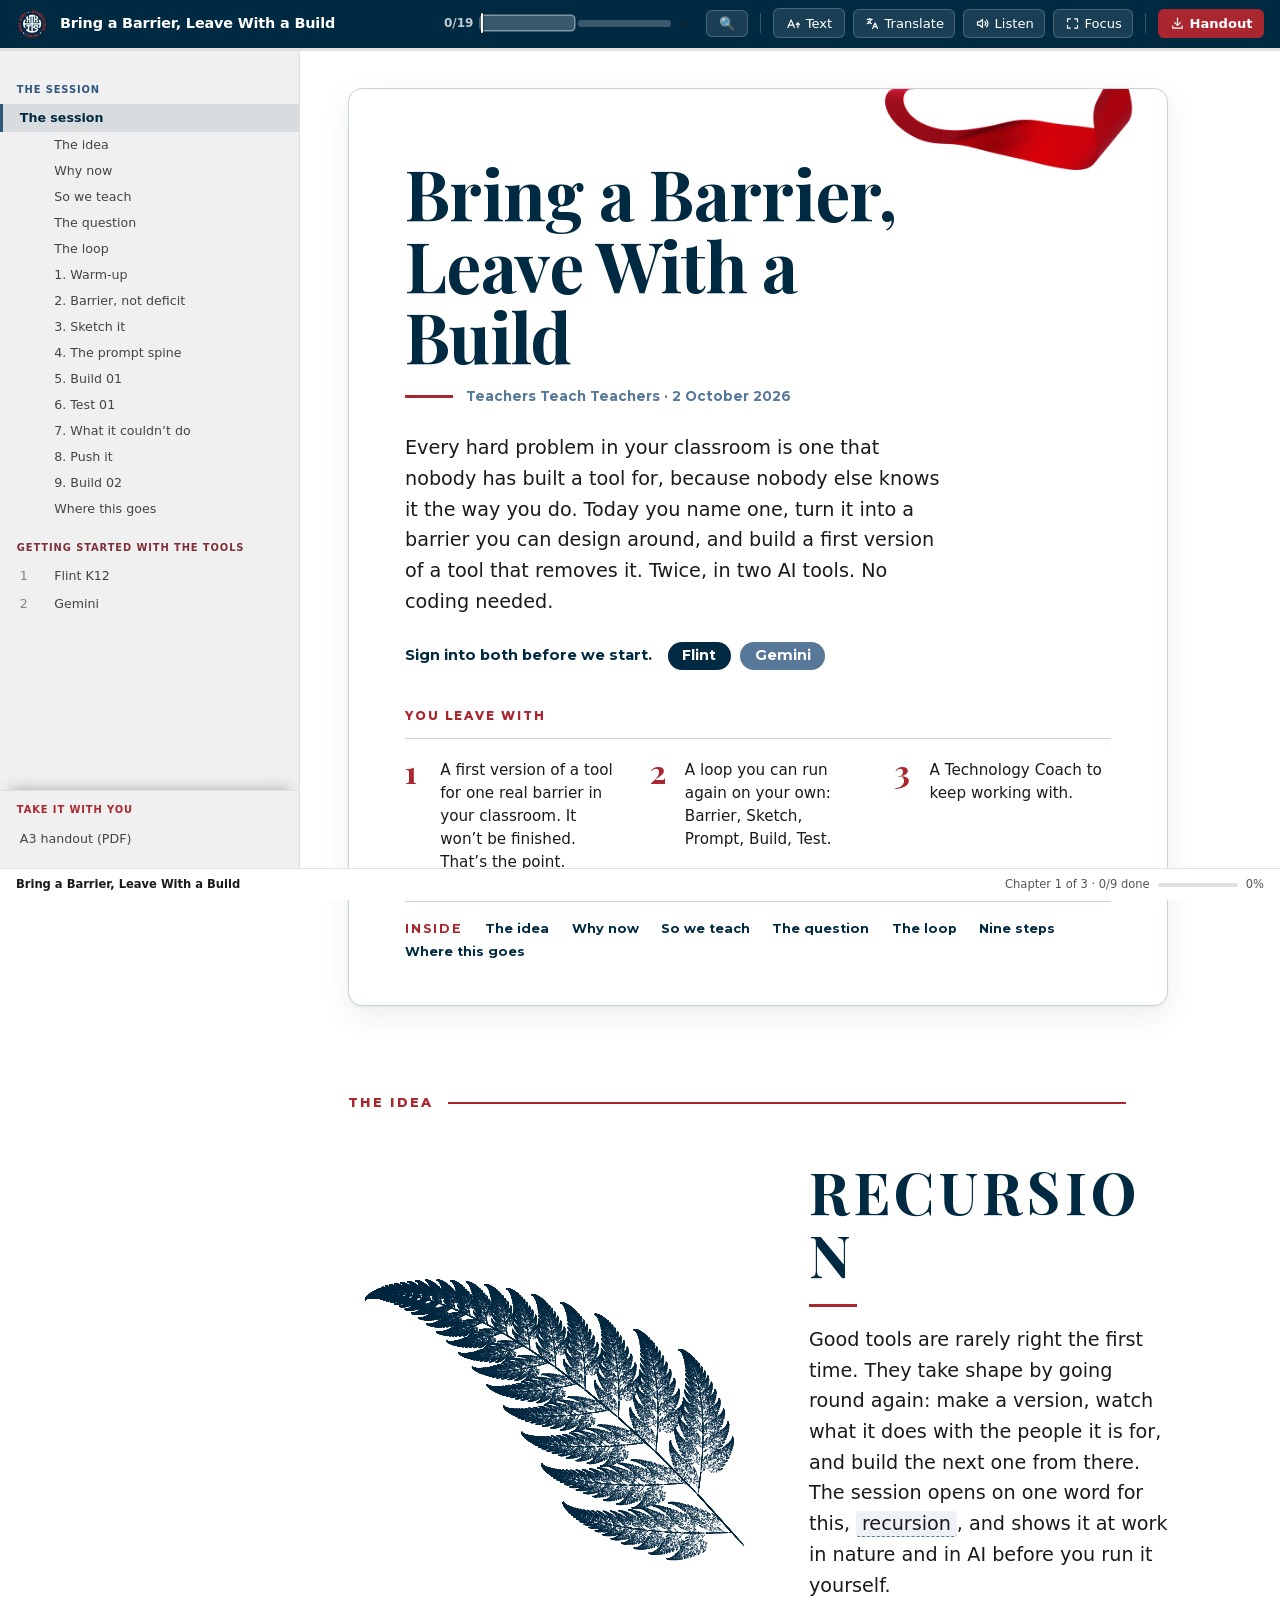
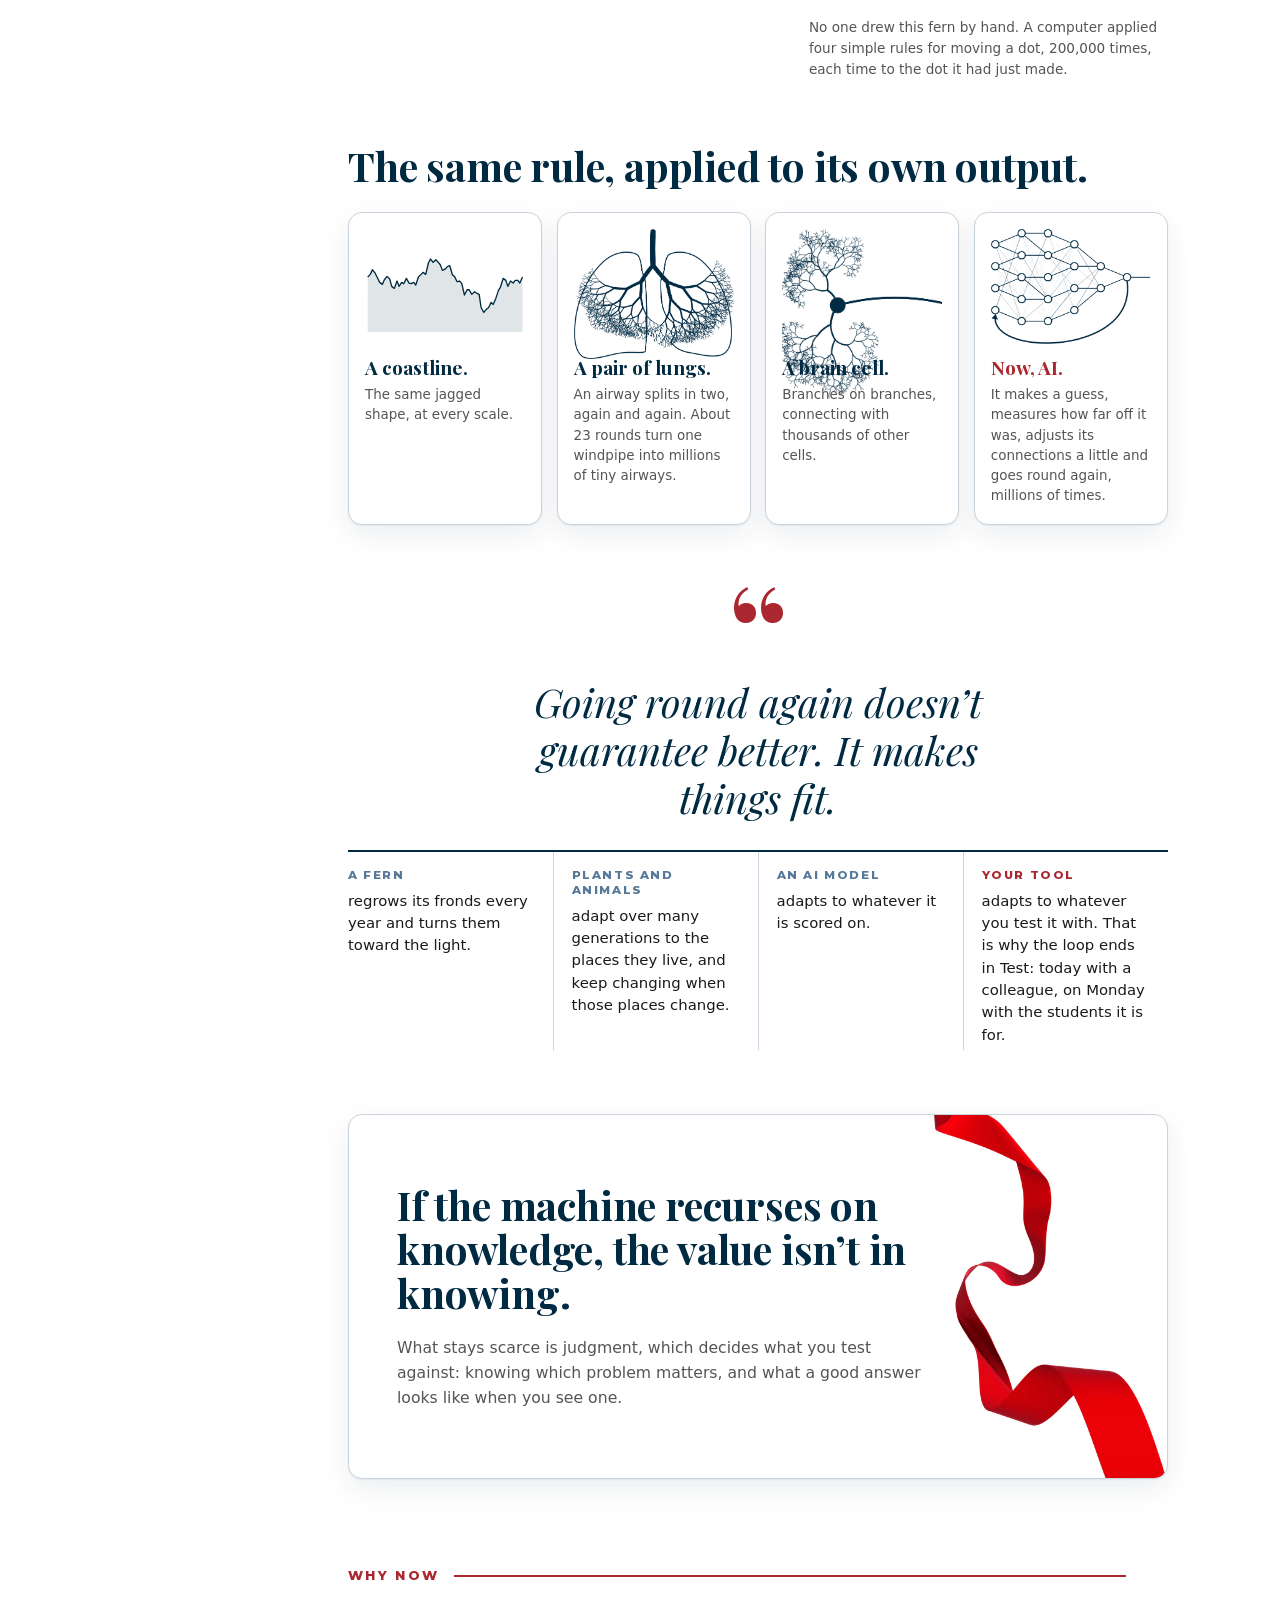
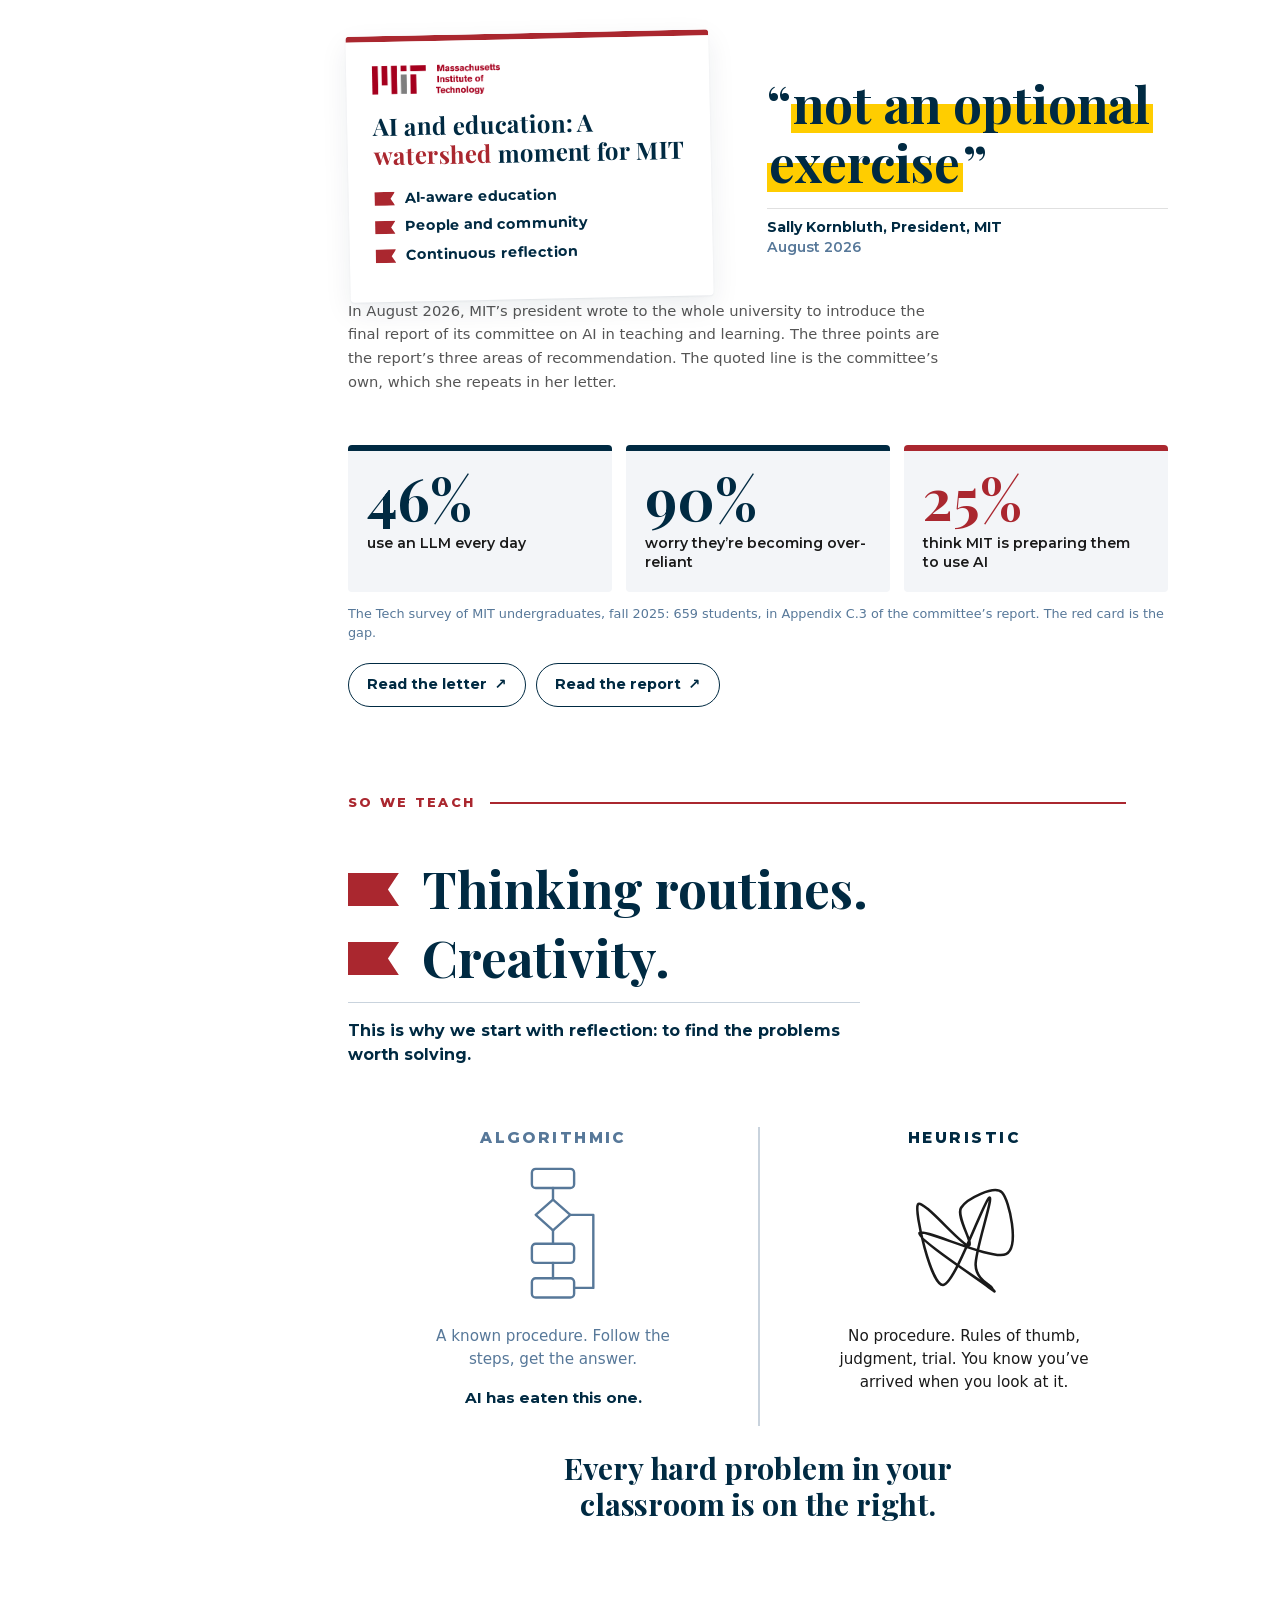
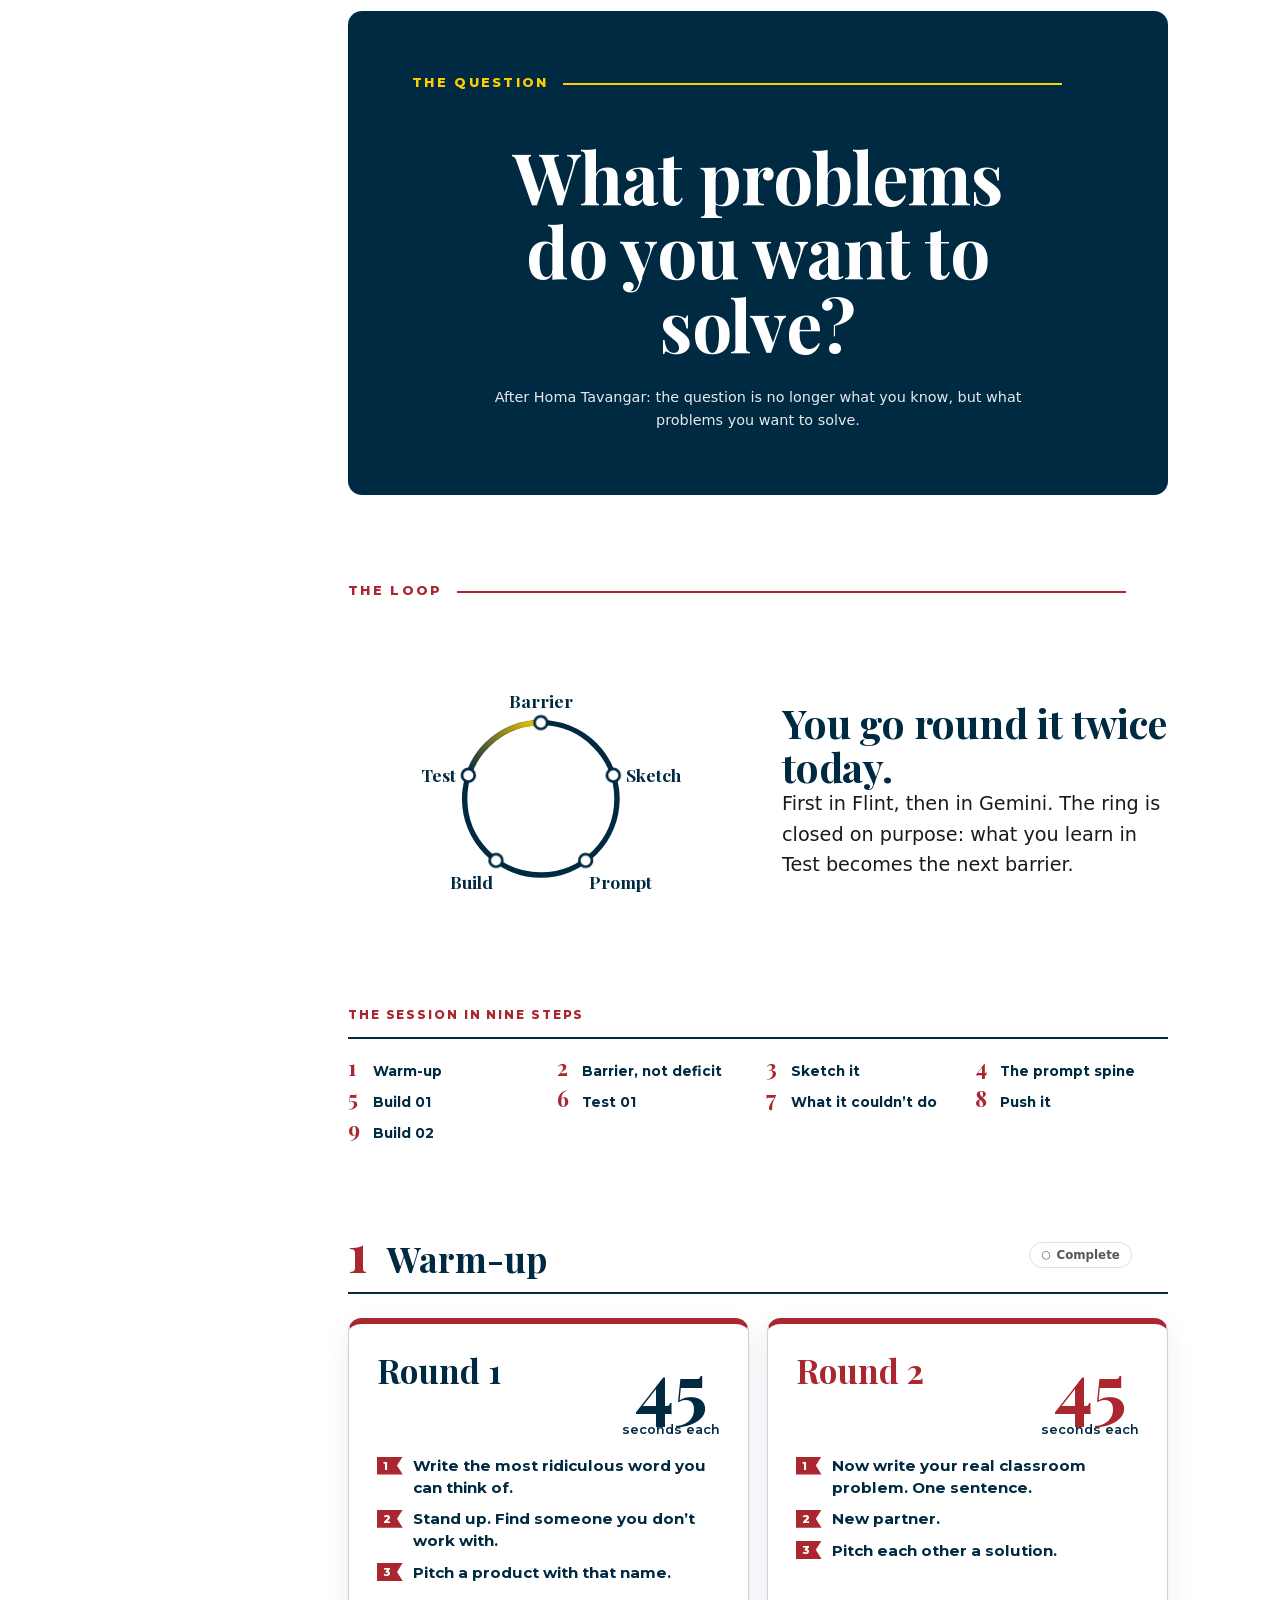
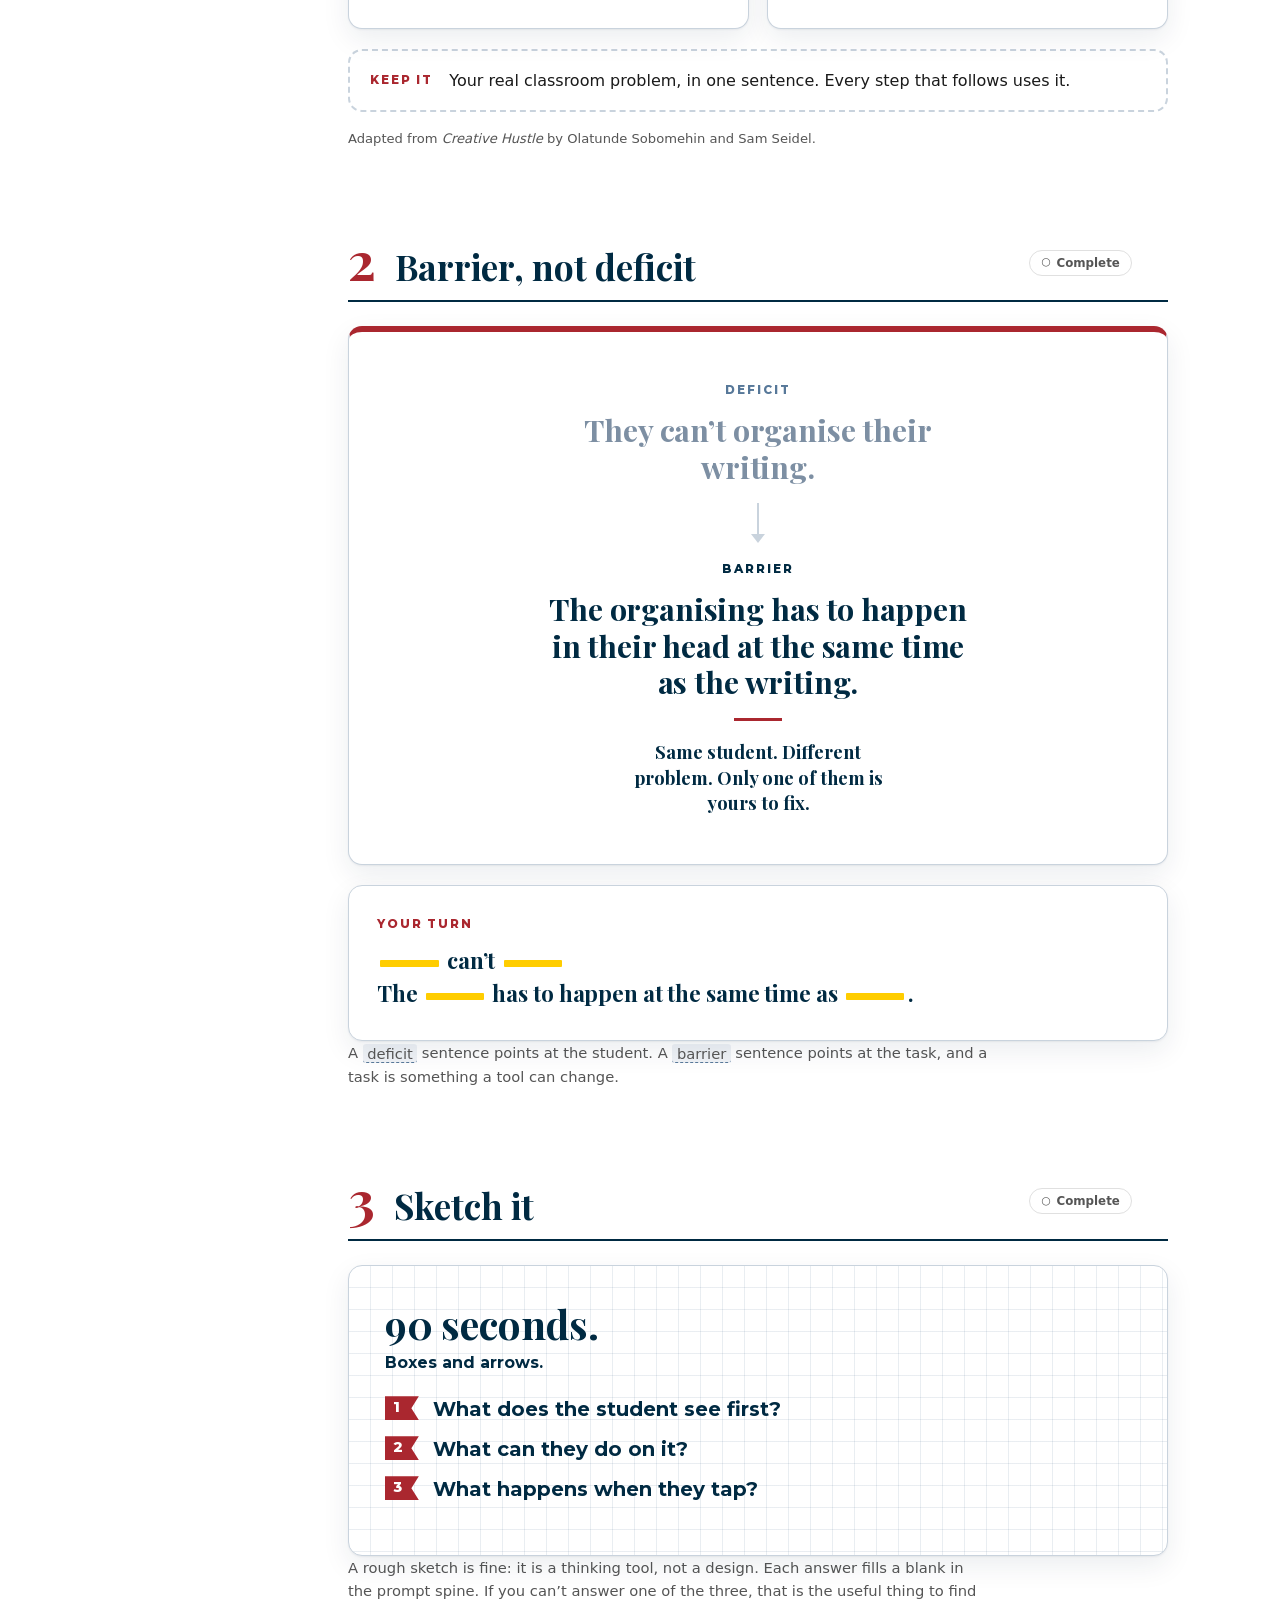
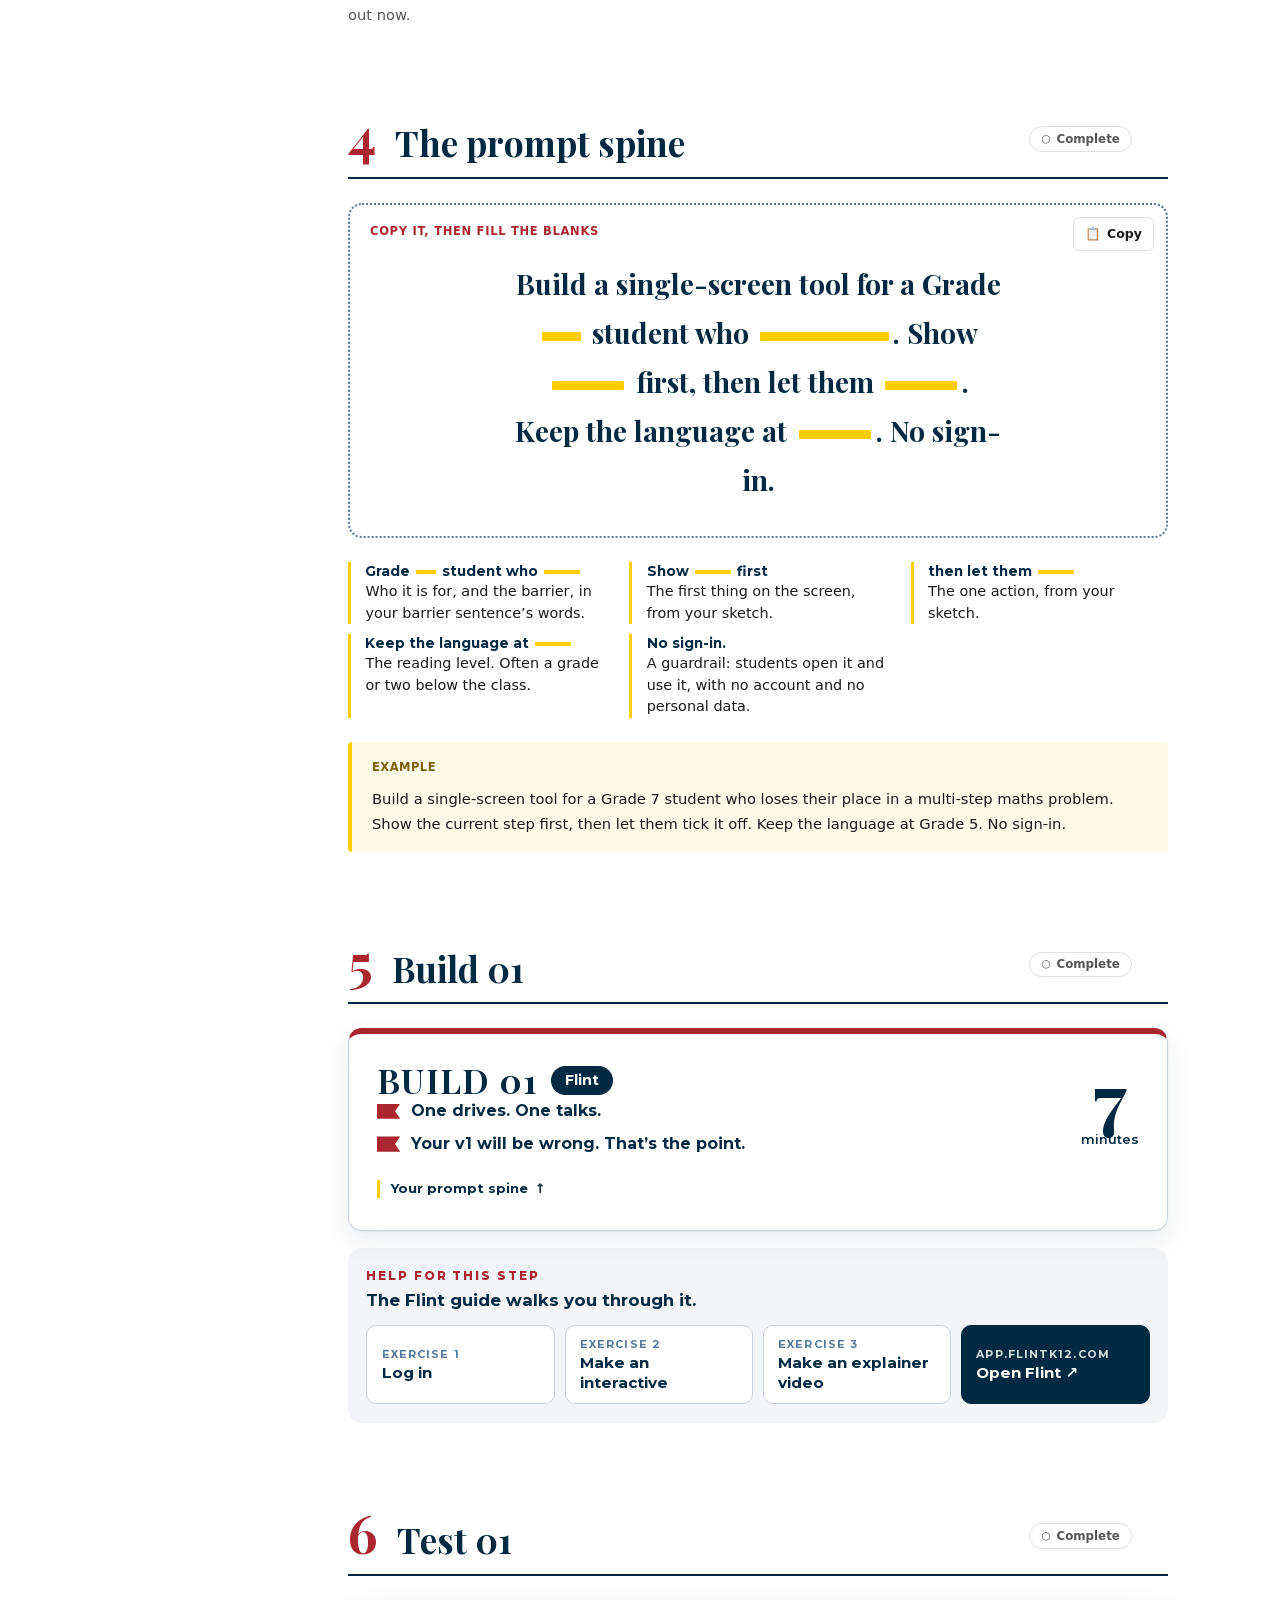
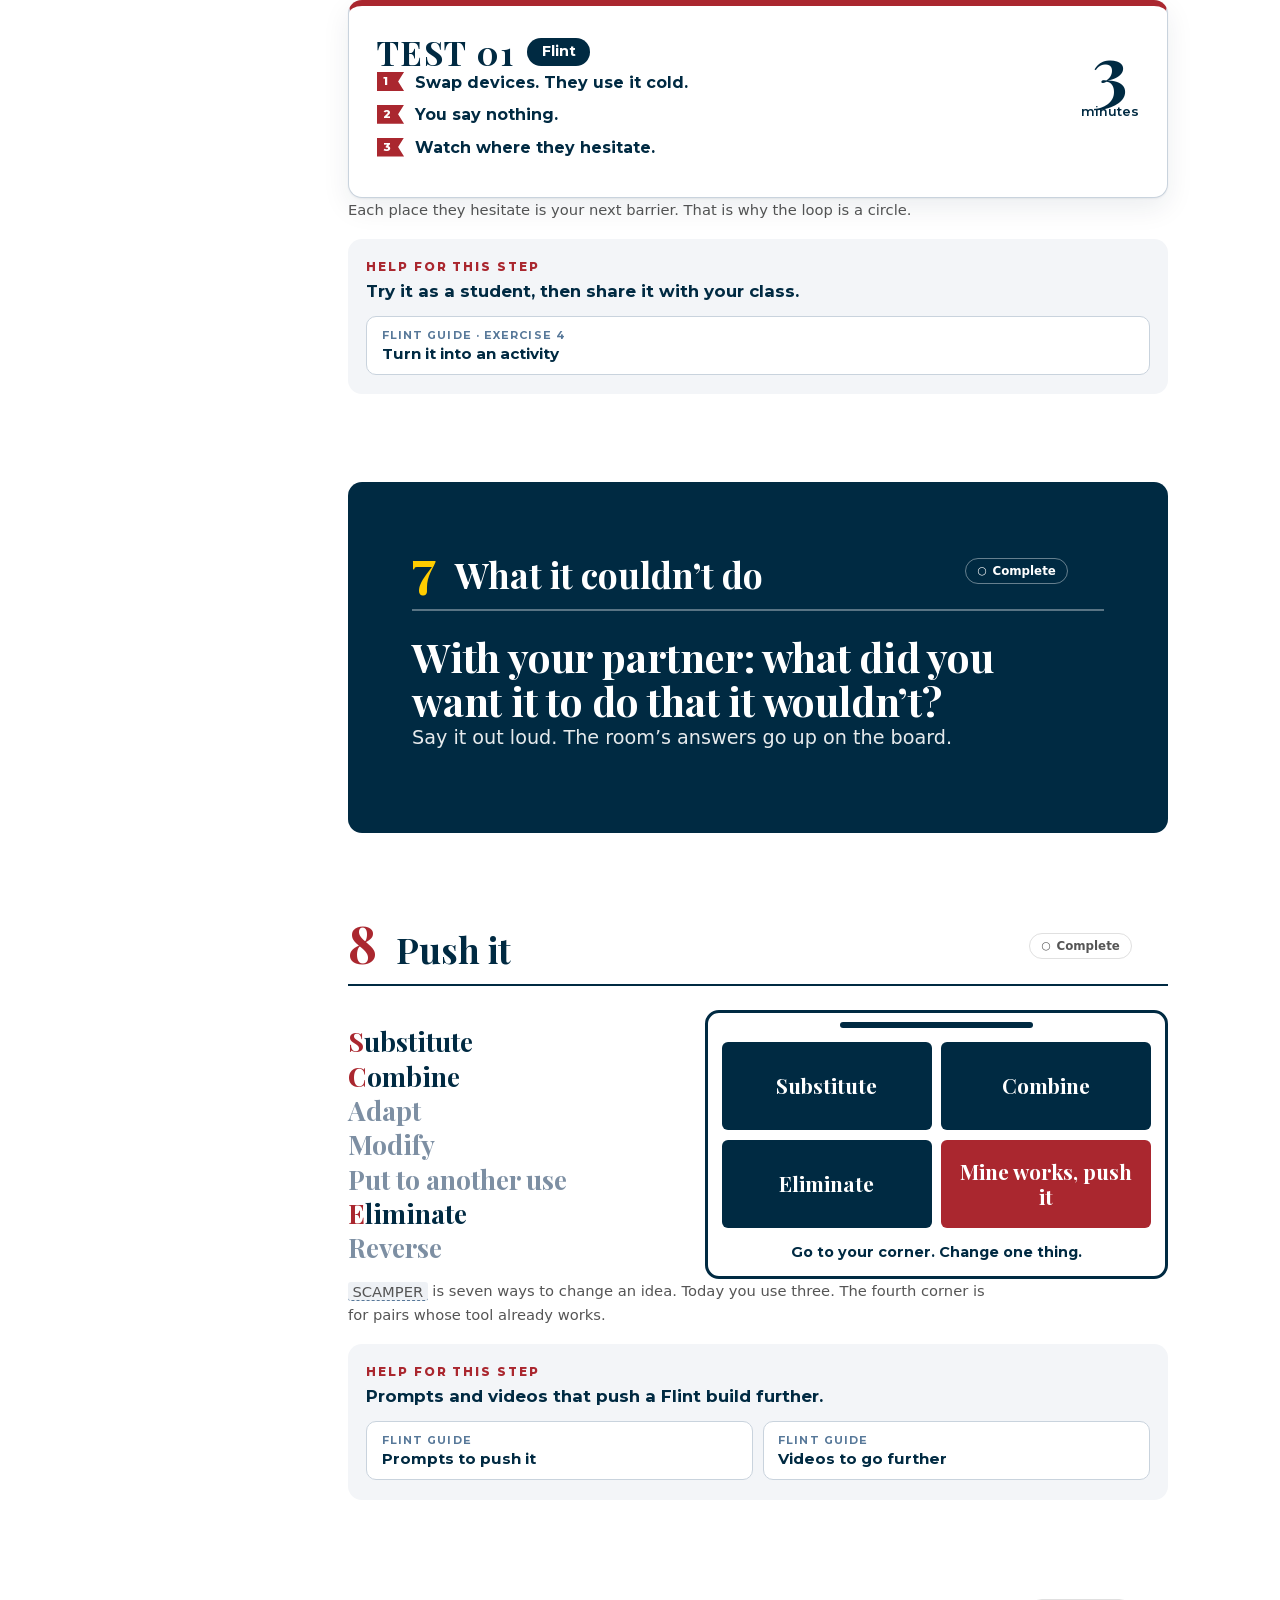
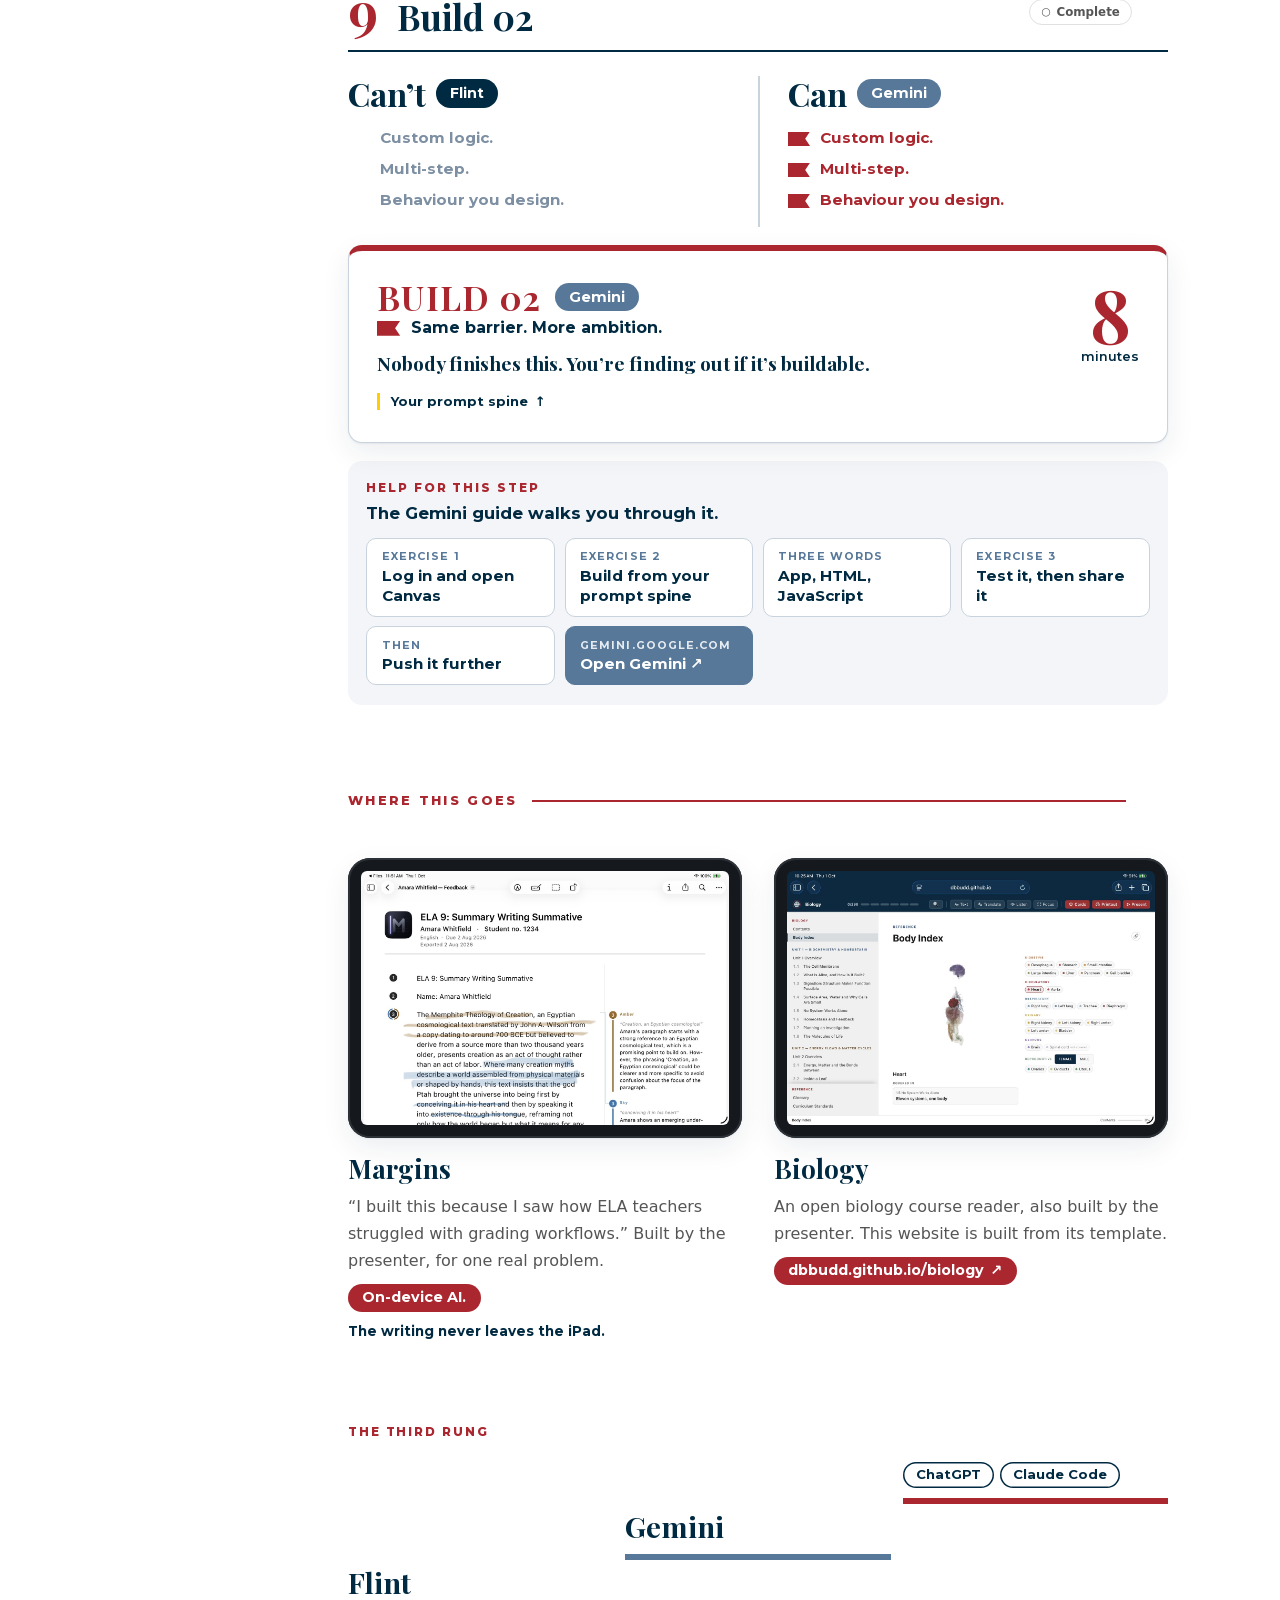
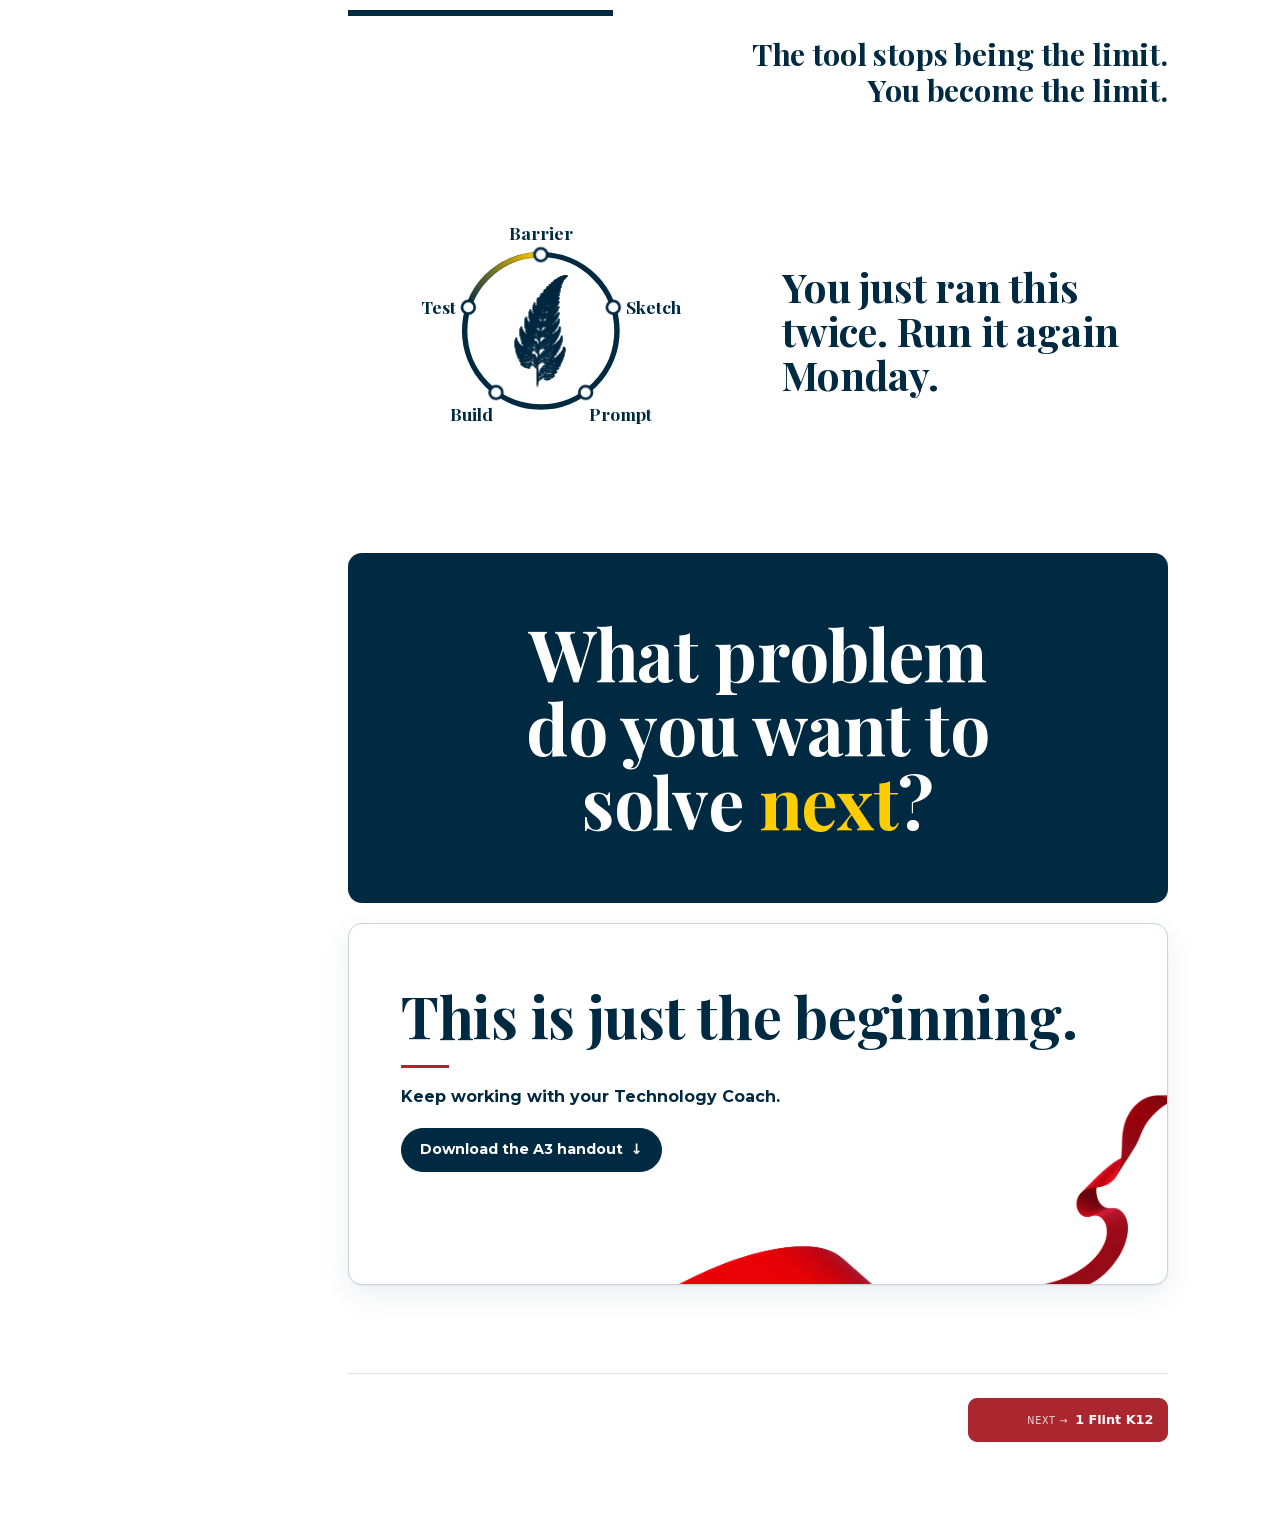
==== index.html @ 84cccda0 "initial commit" ====
<!doctype html>
<html lang="en" data-theme="light">
<head>
<meta charset="UTF-8">
<meta name="viewport" content="width=device-width, initial-scale=1.0">
<title>Bring a Barrier, Leave With a Build — HKIS Teachers Teach Teachers</title>
<meta name="description" content="The HKIS workshop Bring a Barrier, Leave With a Build: name a barrier in your classroom, then build a first version of a tool that removes it, in Flint and in Gemini.">
<link rel="stylesheet" href="assets/course.css?v=1">
<link rel="stylesheet" href="assets/workshop.css?v=1">
<link rel="stylesheet" href="assets/magazine.css?v=1">
<script>if('scrollRestoration' in history)history.scrollRestoration='manual';</script>
</head>
<body data-root="" data-chapter="session">

<!--
    The session, laid out like a magazine. The film's boards are rebuilt in HTML
    and CSS (assets/magazine.css): their words are the presenter's copy, word for
    word, and stay real text so Listen, Translate and Search can use them.
    The steps that use a tool link to its guide (flint.html, gemini.html), which
    is where the how-to lives.
-->
<main class="main mag" role="main">

    <!-- ===== COVER ===== -->
    <section id="overview" class="card cover">
        <img class="ribbon" src="images/mag/ribbon-cover.webp" alt="" aria-hidden="true">
        <h1>Bring a Barrier, <br>Leave With a Build</h1>
        <p class="cover-line">Teachers Teach Teachers · 2 October 2026</p>
        <p class="dek">Every hard problem in your classroom is one that nobody has built a tool for, because nobody else knows it the way you do. Today you name one, turn it into a barrier you can design around, and build a first version of a tool that removes it. Twice, in two AI tools. No coding needed.</p>

        <div class="signin">
            <p>Sign into both before we start.</p>
            <ul class="pills">
                <li><a class="pill pill-flint" href="flint.html#log-in">Flint<span class="sr-only">: how to sign in</span></a></li>
                <li><a class="pill pill-gemini" href="gemini.html#canvas">Gemini<span class="sr-only">: how to sign in</span></a></li>
            </ul>
        </div>

        <p class="kicker leave-k">You leave with</p>
        <ol class="leave">
            <li>A first version of a tool for one real barrier in your classroom. It won’t be finished. That’s the point.</li>
            <li>A loop you can run again on your own: Barrier, Sketch, Prompt, Build, Test.</li>
            <li>A Technology Coach to keep working with.</li>
        </ol>

        <ul class="issue" aria-label="On this page">
            <li class="issue-k" aria-hidden="true">Inside</li>
            <li><a href="#recursion">The idea</a></li>
            <li><a href="#watershed">Why now</a></li>
            <li><a href="#so-we-teach">So we teach</a></li>
            <li><a href="#the-question">The question</a></li>
            <li><a href="#the-loop">The loop</a></li>
            <li><a href="#warm-up">Nine steps</a></li>
            <li><a href="#next">Where this goes</a></li>
        </ul>
    </section>

    <!-- ===== THE IDEA (B01 to B03) ===== -->
    <section id="recursion" class="feature">
        <h2>The idea</h2>

        <div class="spread">
            <div class="fern-art" data-fern aria-hidden="true">
                <img class="ink-art" src="images/mag/fern.webp" alt="" width="640" height="407">
            </div>
            <div>
                <p class="d-xl tracked">Recursion</p>
                <span class="rule"></span>
                <p class="dek">Good tools are rarely right the first time. They take shape by going round again: make a version, watch what it does with the people it is for, and build the next one from there. The session opens on one word for this, <span class="term">recursion</span>, and shows it at work in nature and in AI before you run it yourself.</p>
                <p class="fern-note">No one drew this fern by hand. A computer applied four simple rules for moving a dot, 200,000 times, each time to the dot it had just made.</p>
            </div>
        </div>

        <div class="same-rule">
            <p class="d-l">The same rule, applied to its own output.</p>
            <ul class="plates">
                <li class="card plate">
                    <div class="plate-art" aria-hidden="true">
                        <svg viewBox="0 0 240 140" focusable="false">
                            <path fill="currentColor" opacity="0.12" d="M4 57 L8 53 L11 46 L15 51 L18 57 L22 65 L26 68 L29 61 L33 56 L37 60 L40 71 L44 74 L48 63 L51 71 L55 65 L58 67 L62 59 L66 66 L69 67 L73 65 L76 69 L80 57 L84 53 L87 50 L91 53 L95 36 L98 30 L102 35 L106 31 L109 34 L113 39 L116 47 L120 45 L124 41 L127 40 L131 54 L134 56 L138 64 L142 63 L145 67 L149 84 L153 76 L156 76 L160 83 L164 79 L167 81 L171 83 L174 103 L178 110 L182 105 L185 103 L189 95 L192 98 L196 89 L200 77 L203 72 L207 59 L211 62 L214 71 L218 63 L222 66 L225 62 L229 62 L232 66 L236 57 L236 140 L4 140 Z"></path>
                            <path fill="none" stroke="currentColor" stroke-width="2" stroke-linejoin="round" d="M4 57 L8 53 L11 46 L15 51 L18 57 L22 65 L26 68 L29 61 L33 56 L37 60 L40 71 L44 74 L48 63 L51 71 L55 65 L58 67 L62 59 L66 66 L69 67 L73 65 L76 69 L80 57 L84 53 L87 50 L91 53 L95 36 L98 30 L102 35 L106 31 L109 34 L113 39 L116 47 L120 45 L124 41 L127 40 L131 54 L134 56 L138 64 L142 63 L145 67 L149 84 L153 76 L156 76 L160 83 L164 79 L167 81 L171 83 L174 103 L178 110 L182 105 L185 103 L189 95 L192 98 L196 89 L200 77 L203 72 L207 59 L211 62 L214 71 L218 63 L222 66 L225 62 L229 62 L232 66 L236 57"></path>
                        </svg>
                    </div>
                    <p class="plate-t">A coastline.</p>
                    <p class="plate-c">The same jagged shape, at every scale.</p>
                </li>
                <li class="card plate">
                    <div class="plate-art" aria-hidden="true"><img class="ink-art" src="images/mag/lungs.webp" alt="" width="513" height="416"></div>
                    <p class="plate-t">A pair of lungs.</p>
                    <p class="plate-c">An airway splits in two, again and again. About 23 rounds turn one windpipe into millions of tiny airways.</p>
                </li>
                <li class="card plate">
                    <div class="plate-art" aria-hidden="true"><img class="ink-art" src="images/mag/brain-cell.webp" alt="" width="440" height="463"></div>
                    <p class="plate-t">A brain cell.</p>
                    <p class="plate-c">Branches on branches, connecting with thousands of other cells.</p>
                </li>
                <li class="card plate plate-now">
                    <div class="plate-art" aria-hidden="true"><img class="ink-art" src="images/mag/network.webp" alt="" width="526" height="377"></div>
                    <p class="plate-t">Now, AI.</p>
                    <p class="plate-c">It makes a guess, measures how far off it was, adjusts its connections a little and goes round again, millions of times.</p>
                </li>
            </ul>
        </div>

        <blockquote class="pull">
            <p>Going round again doesn’t guarantee better. It makes things fit.</p>
        </blockquote>
        <ul class="fit">
            <li><p class="fit-k">A fern</p><p>regrows its fronds every year and turns them toward the light.</p></li>
            <li><p class="fit-k">Plants and animals</p><p>adapt over many generations to the places they live, and keep changing when those places change.</p></li>
            <li><p class="fit-k">An AI model</p><p>adapts to whatever it is scored on.</p></li>
            <li class="fit-you"><p class="fit-k">Your tool</p><p>adapts to whatever you test it with. That is why the loop ends in Test: today with a colleague, on Monday with the students it is for.</p></li>
        </ul>

        <div class="card statement">
            <img class="ribbon" src="images/mag/ribbon-fall.webp" alt="" aria-hidden="true">
            <p class="d-l">If the machine recurses on knowledge, the value isn’t in knowing.</p>
            <p class="statement-sub">What stays scarce is judgment, which decides what you test against: knowing which problem matters, and what a good answer looks like when you see one.</p>
        </div>
    </section>

    <!-- ===== WHY NOW (B04, B05) ===== -->
    <section id="watershed" class="feature">
        <h2>Why now</h2>

        <div class="mit">
            <div class="poster">
                <img class="poster-logo" src="images/mit-logo.png" alt="MIT" width="1270" height="300">
                <p class="poster-title">AI and education: A <span class="red">watershed</span> moment for MIT</p>
                <ul class="tabs">
                    <li>AI-aware education</li>
                    <li>People and community</li>
                    <li>Continuous reflection</li>
                </ul>
            </div>
            <figure class="quote">
                <blockquote><p>“<mark>not an optional exercise</mark>”</p></blockquote>
                <figcaption>Sally Kornbluth, President, MIT <span>August 2026</span></figcaption>
            </figure>
        </div>

        <p class="aside">In August 2026, MIT’s president wrote to the whole university to introduce the final report of its committee on AI in teaching and learning. The three points are the report’s three areas of recommendation. The quoted line is the committee’s own, which she repeats in her letter.</p>

        <ul class="stats">
            <li><p class="stat-n">46%</p><p class="stat-l">use an LLM every day</p></li>
            <li><p class="stat-n">90%</p><p class="stat-l">worry they’re becoming over-reliant</p></li>
            <li class="stat-red"><p class="stat-n">25%</p><p class="stat-l">think MIT is preparing them to use AI</p></li>
        </ul>
        <p class="source">The Tech survey of MIT undergraduates, fall 2025: 659 students, in Appendix C.3 of the committee’s report. The red card is the gap.</p>

        <ul class="btn-row">
            <li><a class="m-btn" href="https://orgchart.mit.edu/letters/ai-and-education-watershed-moment-mit" target="_blank" rel="noopener noreferrer">Read the letter <span aria-hidden="true">↗</span></a></li>
            <li><a class="m-btn" href="https://aiandeducation.mit.edu/" target="_blank" rel="noopener noreferrer">Read the report <span aria-hidden="true">↗</span></a></li>
        </ul>
    </section>

    <!-- ===== SO WE TEACH (B05T, B07) ===== -->
    <section id="so-we-teach" class="feature">
        <h2>So we teach</h2>

        <ul class="tabs tabs-xl">
            <li>Thinking routines.</li>
            <li>Creativity.</li>
        </ul>
        <p class="teach-why">This is why we start with reflection: to find the problems worth solving.</p>

        <div class="split">
            <div class="split-a">
                <p class="split-k">Algorithmic</p>
                <svg viewBox="0 0 120 150" fill="none" stroke="currentColor" stroke-width="2.5" stroke-linecap="round" stroke-linejoin="round" aria-hidden="true" focusable="false">
                    <rect x="38" y="4" width="44" height="20" rx="4"></rect>
                    <path d="M60 24v12"></path>
                    <path d="M60 36l18 16-18 16-18-16z"></path>
                    <path d="M60 68v14"></path>
                    <rect x="38" y="82" width="44" height="20" rx="4"></rect>
                    <path d="M60 102v16"></path>
                    <rect x="38" y="118" width="44" height="20" rx="4"></rect>
                    <path d="M78 52h24v76H82"></path>
                </svg>
                <p>A known procedure. Follow the steps, get the answer.</p>
                <p class="split-eaten">AI has eaten this one.</p>
            </div>
            <div class="split-h">
                <p class="split-k">Heuristic</p>
                <svg viewBox="0 0 120 140" fill="none" stroke="currentColor" stroke-width="2.5" stroke-linecap="round" stroke-linejoin="round" aria-hidden="true" focusable="false">
                    <path d="M71.3 97.1 C71.8 111.7 85.4 116.2 87.2 119.6 C89.0 122.9 93.8 126.2 82.1 117.3 C70.3 108.4 13.5 71.3 16.7 66.1 C19.8 61.0 87.4 93.3 100.8 86.7 C114.2 80.1 104.2 34.2 96.9 26.7 C89.6 19.2 62.6 33.0 57.2 41.6 C51.7 50.2 71.0 78.8 64.0 78.3 C57.0 77.7 19.3 31.9 15.2 38.3 C11.2 44.7 28.2 117.7 39.7 116.6 C51.3 115.6 79.2 35.1 84.4 31.9 C89.7 28.6 70.9 82.5 71.3 97.1"></path>
                </svg>
                <p>No procedure. Rules of thumb, judgment, trial. You know you’ve arrived when you look at it.</p>
            </div>
        </div>
        <p class="d-m center hard">Every hard problem in your classroom is on the right.</p>
    </section>

    <!-- ===== THE QUESTION (B06) ===== -->
    <section id="the-question" class="feature panel">
        <h2>The question</h2>
        <p class="d-xxl center question">What problems do you want to solve?</p>
        <p class="center question-credit">After Homa Tavangar: the question is no longer what you know, but what problems you want to solve.</p>
    </section>

    <!-- ===== THE LOOP (B05L) ===== -->
    <section id="the-loop" class="feature">
        <h2>The loop</h2>

        <div class="loop-wrap">
            <div class="loop" data-loop>
                <div class="loop-ring">
                    <svg viewBox="0 0 240 240" aria-hidden="true" focusable="false">
                        <defs>
                            <linearGradient id="loop-gold-1" gradientUnits="userSpaceOnUse" x1="40" y1="94" x2="120" y2="36">
                                <stop offset="0" class="loop-g0"></stop>
                                <stop offset="1" class="loop-g1"></stop>
                            </linearGradient>
                        </defs>
                        <circle class="loop-track" cx="120" cy="120" r="84" transform="rotate(-90 120 120)"></circle>
                        <path class="loop-gold" stroke="url(#loop-gold-1)" d="M40.1 94 A84 84 0 0 1 120 36"></path>
                        <circle class="loop-dot" cx="120" cy="36" r="7" style="--i:0"></circle>
                        <circle class="loop-dot" cx="199.9" cy="94" r="7" style="--i:1"></circle>
                        <circle class="loop-dot" cx="169.4" cy="188" r="7" style="--i:2"></circle>
                        <circle class="loop-dot" cx="70.6" cy="188" r="7" style="--i:3"></circle>
                        <circle class="loop-dot" cx="40.1" cy="94" r="7" style="--i:4"></circle>
                    </svg>
                    <ol class="loop-st">
                        <li class="st-1" style="--i:0"><a href="#barrier">Barrier</a></li>
                        <li class="st-2" style="--i:1"><a href="#sketch">Sketch</a></li>
                        <li class="st-3" style="--i:2"><a href="#prompt-spine">Prompt</a></li>
                        <li class="st-4" style="--i:3"><a href="#build-01">Build</a></li>
                        <li class="st-5" style="--i:4"><a href="#test-01">Test</a></li>
                    </ol>
                </div>
            </div>
            <div>
                <p class="d-l">You go round it twice today.</p>
                <p class="dek">First in Flint, then in Gemini. The ring is closed on purpose: what you learn in Test becomes the next barrier.</p>
            </div>
        </div>

        <p class="kicker agenda-k">The session in nine steps</p>
        <ol class="agenda">
            <li><a href="#warm-up"><span>Warm-up</span></a></li>
            <li><a href="#barrier"><span>Barrier, not deficit</span></a></li>
            <li><a href="#sketch"><span>Sketch it</span></a></li>
            <li><a href="#prompt-spine"><span>The prompt spine</span></a></li>
            <li><a href="#build-01"><span>Build 01</span></a></li>
            <li><a href="#test-01"><span>Test 01</span></a></li>
            <li><a href="#couldnt"><span>What it couldn’t do</span></a></li>
            <li><a href="#push"><span>Push it</span></a></li>
            <li><a href="#build-02"><span>Build 02</span></a></li>
        </ol>
    </section>

    <!-- ===== 1. WARM-UP (B08, B09) ===== -->
    <section id="warm-up" class="step" data-track>
        <h2><span class="step-n">1<span class="sr-only">.</span></span> Warm-up</h2>

        <div class="rounds">
            <div class="board round">
                <div class="board-head">
                    <p class="board-t">Round 1</p>
                    <p class="time"><span class="big-n">45</span> seconds each</p>
                </div>
                <ol class="tabs tabs-n">
                    <li>Write the most ridiculous word you can think of.</li>
                    <li>Stand up. Find someone you don’t work with.</li>
                    <li>Pitch a product with that name.</li>
                </ol>
            </div>
            <div class="board round round-2">
                <div class="board-head">
                    <p class="board-t">Round 2</p>
                    <p class="time"><span class="big-n">45</span> seconds each</p>
                </div>
                <ol class="tabs tabs-n">
                    <li>Now write your real classroom problem. One sentence.</li>
                    <li>New partner.</li>
                    <li>Pitch each other a solution.</li>
                </ol>
            </div>
        </div>

        <div class="keep">
            <p class="kicker">Keep it</p>
            <p>Your real classroom problem, in one sentence. Every step that follows uses it.</p>
        </div>
        <p class="credit">Adapted from <em>Creative Hustle</em> by Olatunde Sobomehin and Sam Seidel.</p>
    </section>

    <!-- ===== 2. BARRIER, NOT DEFICIT (B10, B11) ===== -->
    <section id="barrier" class="step" data-track>
        <h2><span class="step-n">2<span class="sr-only">.</span></span> Barrier, not deficit</h2>

        <div class="board reframe">
            <div class="reframe-from">
                <p class="kicker">Deficit</p>
                <p class="d-m faint">They can’t organise their writing.</p>
            </div>
            <div class="reframe-arrow" aria-hidden="true"></div>
            <div class="reframe-to">
                <p class="kicker">Barrier</p>
                <p class="d-m">The organising has to happen in their head at the same time as the writing.</p>
            </div>
            <span class="rule center"></span>
            <p class="reframe-coda">Same student. Different problem. Only one of them is yours to fix.</p>
        </div>

        <div class="card tmpl">
            <p class="kicker">Your turn</p>
            <p class="d-s"><span class="blank"><span class="sr-only">blank</span></span> can’t <span class="blank"><span class="sr-only">blank</span></span></p>
            <p class="d-s">The <span class="blank"><span class="sr-only">blank</span></span> has to happen at the same time as <span class="blank"><span class="sr-only">blank</span></span>.</p>
        </div>
        <p class="aside">A <span class="term">deficit</span> sentence points at the student. A <span class="term">barrier</span> sentence points at the task, and a task is something a tool can change.</p>
    </section>

    <!-- ===== 3. SKETCH IT (B11) ===== -->
    <section id="sketch" class="step" data-track>
        <h2><span class="step-n">3<span class="sr-only">.</span></span> Sketch it</h2>

        <div class="card sketch">
            <p class="d-l">90 seconds.</p>
            <p class="sketch-sub">Boxes and arrows.</p>
            <ol class="tabs tabs-n">
                <li>What does the student see first?</li>
                <li>What can they do on it?</li>
                <li>What happens when they tap?</li>
            </ol>
        </div>
        <p class="aside">A rough sketch is fine: it is a thinking tool, not a design. Each answer fills a blank in the prompt spine. If you can’t answer one of the three, that is the useful thing to find out now.</p>
    </section>

    <!-- ===== 4. THE PROMPT SPINE (B13) ===== -->
    <section id="prompt-spine" class="step" data-track>
        <h2><span class="step-n">4<span class="sr-only">.</span></span> The prompt spine</h2>

        <div class="prompt-card spine-board" data-copy="Build a single-screen tool for a Grade ___ student who ___. Show ___ first, then let them ___. Keep the language at ___. No sign-in.">
            <span class="prompt-label">Copy it, then fill the blanks</span>
            <p class="prompt-text spine">Build a single-screen tool for a Grade <span class="blank short"><span class="sr-only">blank</span></span> student who <span class="blank long"><span class="sr-only">blank</span></span>. Show <span class="blank"><span class="sr-only">blank</span></span> first, then let them <span class="blank"><span class="sr-only">blank</span></span>. Keep the language at <span class="blank"><span class="sr-only">blank</span></span>. No sign-in.</p>
        </div>

        <ul class="key">
            <li><b>Grade <span class="blank short"><span class="sr-only">blank</span></span> student who <span class="blank"><span class="sr-only">blank</span></span></b> Who it is for, and the barrier, in your barrier sentence’s words.</li>
            <li><b>Show <span class="blank"><span class="sr-only">blank</span></span> first</b> The first thing on the screen, from your sketch.</li>
            <li><b>then let them <span class="blank"><span class="sr-only">blank</span></span></b> The one action, from your sketch.</li>
            <li><b>Keep the language at <span class="blank"><span class="sr-only">blank</span></span></b> The reading level. Often a grade or two below the class.</li>
            <li><b>No sign-in.</b> A guardrail: students open it and use it, with no account and no personal data.</li>
        </ul>

        <div class="callout callout-example">
            <p>Build a single-screen tool for a Grade 7 student who loses their place in a multi-step maths problem. Show the current step first, then let them tick it off. Keep the language at Grade 5. No sign-in.</p>
        </div>
    </section>

    <!-- ===== 5. BUILD 01 (B15) ===== -->
    <section id="build-01" class="step" data-track>
        <h2><span class="step-n">5<span class="sr-only">.</span></span> Build 01</h2>

        <div class="board work">
            <div>
                <p class="board-t caps">Build 01 <span class="pill pill-flint">Flint</span></p>
                <ul class="tabs">
                    <li>One drives. One talks.</li>
                    <li>Your v1 will be wrong. That’s the point.</li>
                </ul>
                <a class="spine-link" href="#prompt-spine">Your prompt spine <span aria-hidden="true">↑</span></a>
            </div>
            <p class="time"><span class="big-n">7</span> minutes</p>
        </div>

        <div class="support support-flint">
            <p class="kicker">Help for this step</p>
            <p class="support-t">The Flint guide walks you through it.</p>
            <ul class="support-links">
                <li><a href="flint.html#log-in"><span class="sl-k">Exercise 1</span><span class="sl-t">Log in</span></a></li>
                <li><a href="flint.html#make"><span class="sl-k">Exercise 2</span><span class="sl-t">Make an interactive</span></a></li>
                <li><a href="flint.html#explainer"><span class="sl-k">Exercise 3</span><span class="sl-t">Make an explainer video</span></a></li>
                <li class="sl-go"><a href="https://app.flintk12.com" target="_blank" rel="noopener noreferrer"><span class="sl-k">app.flintk12.com</span><span class="sl-t">Open Flint <span aria-hidden="true">↗</span></span></a></li>
            </ul>
        </div>
    </section>

    <!-- ===== 6. TEST 01 (B16) ===== -->
    <section id="test-01" class="step" data-track>
        <h2><span class="step-n">6<span class="sr-only">.</span></span> Test 01</h2>

        <div class="board work">
            <div>
                <p class="board-t caps">Test 01 <span class="pill pill-flint">Flint</span></p>
                <ol class="tabs tabs-n">
                    <li>Swap devices. They use it cold.</li>
                    <li>You say nothing.</li>
                    <li>Watch where they hesitate.</li>
                </ol>
            </div>
            <p class="time"><span class="big-n">3</span> minutes</p>
        </div>
        <p class="aside">Each place they hesitate is your next barrier. That is why the loop is a circle.</p>

        <div class="support support-flint">
            <p class="kicker">Help for this step</p>
            <p class="support-t">Try it as a student, then share it with your class.</p>
            <ul class="support-links">
                <li><a href="flint.html#share"><span class="sl-k">Flint guide · Exercise 4</span><span class="sl-t">Turn it into an activity</span></a></li>
            </ul>
        </div>
    </section>

    <!-- ===== 7. WHAT IT COULDN'T DO (B17) ===== -->
    <section id="couldnt" class="step panel" data-track>
        <h2><span class="step-n">7<span class="sr-only">.</span></span> What it couldn’t do</h2>
        <p class="d-l">With your partner: what did you want it to do that it wouldn’t?</p>
        <p class="dek">Say it out loud. The room’s answers go up on the board.</p>
    </section>

    <!-- ===== 8. PUSH IT (B17S, B18) ===== -->
    <section id="push" class="step" data-track>
        <h2><span class="step-n">8<span class="sr-only">.</span></span> Push it</h2>

        <div class="push-grid">
            <ul class="scamper">
                <li><span class="sc-i">S</span>ubstitute</li>
                <li><span class="sc-i">C</span>ombine</li>
                <li class="off"><span class="sc-i">A</span>dapt</li>
                <li class="off"><span class="sc-i">M</span>odify</li>
                <li class="off"><span class="sc-i">P</span>ut to another use</li>
                <li><span class="sc-i">E</span>liminate</li>
                <li class="off"><span class="sc-i">R</span>everse</li>
            </ul>
            <div class="room">
                <div class="room-screen" aria-hidden="true"></div>
                <ul class="corners">
                    <li>Substitute</li>
                    <li>Combine</li>
                    <li>Eliminate</li>
                    <li class="push">Mine works, push it</li>
                </ul>
                <p class="room-t">Go to your corner. Change one thing.</p>
            </div>
        </div>
        <p class="aside"><span class="term">SCAMPER</span> is seven ways to change an idea. Today you use three. The fourth corner is for pairs whose tool already works.</p>

        <div class="support support-flint">
            <p class="kicker">Help for this step</p>
            <p class="support-t">Prompts and videos that push a Flint build further.</p>
            <ul class="support-links">
                <li><a href="flint.html#share"><span class="sl-k">Flint guide</span><span class="sl-t">Prompts to push it</span></a></li>
                <li><a href="flint.html#further"><span class="sl-k">Flint guide</span><span class="sl-t">Videos to go further</span></a></li>
            </ul>
        </div>
    </section>

    <!-- ===== 9. BUILD 02 (B19, B20) ===== -->
    <section id="build-02" class="step" data-track>
        <h2><span class="step-n">9<span class="sr-only">.</span></span> Build 02</h2>

        <div class="cancan">
            <div>
                <p class="cc-t">Can’t <span class="pill pill-flint">Flint</span></p>
                <ul class="cc-list">
                    <li>Custom logic.</li>
                    <li>Multi-step.</li>
                    <li>Behaviour you design.</li>
                </ul>
            </div>
            <div>
                <p class="cc-t">Can <span class="pill pill-gemini">Gemini</span></p>
                <ul class="tabs">
                    <li>Custom logic.</li>
                    <li>Multi-step.</li>
                    <li>Behaviour you design.</li>
                </ul>
            </div>
        </div>

        <div class="board work work-02">
            <div>
                <p class="board-t caps">Build 02 <span class="pill pill-gemini">Gemini</span></p>
                <ul class="tabs">
                    <li>Same barrier. More ambition.</li>
                </ul>
                <p class="work-line">Nobody finishes this. You’re finding out if it’s buildable.</p>
                <a class="spine-link" href="#prompt-spine">Your prompt spine <span aria-hidden="true">↑</span></a>
            </div>
            <p class="time"><span class="big-n">8</span> minutes</p>
        </div>

        <div class="support support-gemini">
            <p class="kicker">Help for this step</p>
            <p class="support-t">The Gemini guide walks you through it.</p>
            <ul class="support-links">
                <li><a href="gemini.html#canvas"><span class="sl-k">Exercise 1</span><span class="sl-t">Log in and open Canvas</span></a></li>
                <li><a href="gemini.html#build"><span class="sl-k">Exercise 2</span><span class="sl-t">Build from your prompt spine</span></a></li>
                <li><a href="gemini.html#three-words"><span class="sl-k">Three words</span><span class="sl-t">App, HTML, JavaScript</span></a></li>
                <li><a href="gemini.html#share"><span class="sl-k">Exercise 3</span><span class="sl-t">Test it, then share it</span></a></li>
                <li><a href="gemini.html#further"><span class="sl-k">Then</span><span class="sl-t">Push it further</span></a></li>
                <li class="sl-go"><a href="https://gemini.google.com" target="_blank" rel="noopener noreferrer"><span class="sl-k">gemini.google.com</span><span class="sl-t">Open Gemini <span aria-hidden="true">↗</span></span></a></li>
            </ul>
        </div>
    </section>

    <!-- ===== WHERE THIS GOES (B21, B14B, B22 to B25) ===== -->
    <section id="next" class="feature">
        <h2>Where this goes</h2>

        <div class="cases">
            <div class="case">
                <figure class="ipad-fig">
                    <div class="ipad"><img src="images/examples/margins-feedback.jpg" alt="Margins on an iPad: an ELA 9 summary-writing essay with passages highlighted, beside a column of numbered feedback comments, each quoting the essay." width="1400" height="965" loading="lazy"></div>
                    <figcaption class="sr-only">Margins, on an iPad</figcaption>
                </figure>
                <p class="case-t">Margins</p>
                <p class="case-q">“I built this because I saw how ELA teachers struggled with grading workflows.” Built by the presenter, for one real problem.</p>
                <p class="case-meta"><span class="pill pill-red">On-device AI.</span> The writing never leaves the iPad.</p>
            </div>
            <div class="case">
                <figure class="ipad-fig">
                    <div class="ipad"><img src="images/examples/biology-body-index.jpg" alt="The Biology reader on an iPad, open at its Body Index: a 3D model of the human body in the centre, with organs listed by body system on the right." width="1400" height="965" loading="lazy"></div>
                    <figcaption class="sr-only">The Biology reader, on an iPad</figcaption>
                </figure>
                <p class="case-t">Biology</p>
                <p class="case-q">An open biology course reader, also built by the presenter. This website is built from its template.</p>
                <p class="case-meta"><a class="pill pill-red" href="https://dbbudd.github.io/biology/" target="_blank" rel="noopener noreferrer">dbbudd.github.io/biology <span aria-hidden="true">↗</span></a></p>
            </div>
        </div>

        <p class="kicker rungs-k">The third rung</p>
        <ol class="rungs">
            <li>Flint</li>
            <li>Gemini</li>
            <li><span class="pill">ChatGPT</span> <span class="pill">Claude Code</span></li>
        </ol>
        <p class="d-m rungs-t">The tool stops being the limit. <br>You become the limit.</p>

        <div class="again">
            <div class="loop" data-loop>
                <div class="loop-ring">
                    <svg viewBox="0 0 240 240" aria-hidden="true" focusable="false">
                        <defs>
                            <linearGradient id="loop-gold-2" gradientUnits="userSpaceOnUse" x1="40" y1="94" x2="120" y2="36">
                                <stop offset="0" class="loop-g0"></stop>
                                <stop offset="1" class="loop-g1"></stop>
                            </linearGradient>
                        </defs>
                        <circle class="loop-track" cx="120" cy="120" r="84" transform="rotate(-90 120 120)"></circle>
                        <path class="loop-gold" stroke="url(#loop-gold-2)" d="M40.1 94 A84 84 0 0 1 120 36"></path>
                        <circle class="loop-dot" cx="120" cy="36" r="7" style="--i:0"></circle>
                        <circle class="loop-dot" cx="199.9" cy="94" r="7" style="--i:1"></circle>
                        <circle class="loop-dot" cx="169.4" cy="188" r="7" style="--i:2"></circle>
                        <circle class="loop-dot" cx="70.6" cy="188" r="7" style="--i:3"></circle>
                        <circle class="loop-dot" cx="40.1" cy="94" r="7" style="--i:4"></circle>
                    </svg>
                    <div class="loop-centre fern-art" data-fern="24000" data-fern-tilt="upright" aria-hidden="true">
                        <img class="ink-art" src="images/mag/fern.webp" alt="" width="640" height="407">
                    </div>
                    <ol class="loop-st">
                        <li class="st-1" style="--i:0">Barrier</li>
                        <li class="st-2" style="--i:1">Sketch</li>
                        <li class="st-3" style="--i:2">Prompt</li>
                        <li class="st-4" style="--i:3">Build</li>
                        <li class="st-5" style="--i:4">Test</li>
                    </ol>
                </div>
            </div>
            <p class="d-l">You just ran this twice. Run it again Monday.</p>
        </div>

        <div class="panel next-panel">
            <p class="d-xxl center question">What problem do you want to solve <span class="yellow">next</span>?</p>
        </div>

        <div class="card close">
            <img class="ribbon" src="images/mag/ribbon-close.webp" alt="" aria-hidden="true">
            <p class="d-xl">This is just the beginning.</p>
            <span class="rule"></span>
            <p class="close-t">Keep working with your Technology Coach.</p>
            <ul class="btn-row">
                <li><a class="m-btn solid" href="handout/Bring-a-Barrier-handout-A3.pdf" download>Download the A3 handout <span aria-hidden="true">↓</span></a></li>
            </ul>
        </div>
    </section>

</main>

<script src="assets/toc.js?v=1"></script>
<script src="assets/course.js?v=1"></script>
<script src="assets/workshop.js?v=1"></script>
<script src="assets/magazine.js?v=1"></script>
</body>
</html>
---- assets/course.css ----
/* ===== DYSLEXIA-FRIENDLY FONT =====
   OpenDyslexic, bundled so the "Dyslexic" choice in the Aa panel shows the real
   font on every device. A browser downloads it only when a student picks it.
   SIL Open Font License: vendor/fonts/opendyslexic/LICENSE. Italics are slanted
   by the browser; only regular and bold are bundled. */
@font-face {
    font-family: 'OpenDyslexic';
    src: url('../vendor/fonts/opendyslexic/opendyslexic-latin-400-normal.woff2') format('woff2');
    font-weight: 400; font-style: normal; font-display: swap;
}
@font-face {
    font-family: 'OpenDyslexic';
    src: url('../vendor/fonts/opendyslexic/opendyslexic-latin-700-normal.woff2') format('woff2');
    font-weight: 700; font-style: normal; font-display: swap;
}

/* ===== CSS CUSTOM PROPERTIES ===== */
:root {
    --red: #aa272f;
    --dark-blue: #002a42;
    --yellow: #ffcd00;
    --blue: #14509e;
    --light-gray: #eeeeee;
    --dark-gray: #d9d9d9;
    --light-red: #cb5d63;
    --light-teal: #577899;

    --font-size-base: 1rem;
    --font-scale: 1;
    --body-font: 'Segoe UI', system-ui, -apple-system, sans-serif;
    --heading-font: var(--body-font);

    --nav-width: 300px;
    --toolbar-height: 48px;
    --content-max-width: 820px;
}

/* — Light — */
[data-theme="light"] {
    --bg: #ffffff;
    --bg-surface: #f8f8f8;
    --bg-nav: #f0f0f0;
    --bg-nav-hover: rgba(0,0,0,0.05);
    --bg-nav-active: rgba(0,42,66,0.1);
    --text: #1a1a1a;
    --text-secondary: #555;
    --text-nav: #444;
    --text-nav-active: var(--dark-blue);
    --border: #e0e0e0;
    --bg-tight: #fdf0f0;
    --border-tight: var(--red);
    --bg-guidance: #eff6ff;
    --border-guidance: var(--blue);
    --bg-example: #fefce8;
    --border-example: var(--yellow);
    --bg-toolbar: var(--dark-blue);
    --border-toolbar: var(--dark-blue);
    --dfn-bg: rgba(87,120,153,0.1);
    --dfn-border: var(--light-teal);
    --popover-bg: var(--dark-blue);
    --popover-text: #fff;
}
/* — Sepia — */
[data-theme="sepia"] {
    --bg: #f5edd6;
    --bg-surface: #ede4cb;
    --bg-nav: #e8dfca;
    --bg-nav-hover: rgba(62,47,28,0.08);
    --bg-nav-active: rgba(62,47,28,0.15);
    --text: #3e2f1c;
    --text-secondary: #6b5b45;
    --text-nav: #5a4a34;
    --text-nav-active: #3e2f1c;
    --border: #d4c6a8;
    --bg-tight: #f0ddc0;
    --border-tight: #a04040;
    --bg-guidance: #e8dcc0;
    --border-guidance: #6b7d5e;
    --bg-example: #f0e4c0;
    --border-example: #b89a40;
    --bg-toolbar: #3e2f1c;
    --border-toolbar: #3e2f1c;
    --dfn-bg: rgba(107,91,69,0.12);
    --dfn-border: #8a7350;
    --popover-bg: #3e2f1c;
    --popover-text: #f5edd6;
}
/* — Dark — */
[data-theme="dark"] {
    --bg: #121212;
    --bg-surface: #1e1e1e;
    --bg-nav: #1a1a1a;
    --bg-nav-hover: rgba(255,255,255,0.06);
    --bg-nav-active: rgba(255,255,255,0.12);
    --text: #e0e0e0;
    --text-secondary: #a0a0a0;
    --text-nav: #a0a0a0;
    --text-nav-active: #fff;
    --border: #333;
    --bg-tight: rgba(170,39,47,0.12);
    --border-tight: var(--light-red);
    --bg-guidance: rgba(20,80,158,0.12);
    --border-guidance: var(--light-teal);
    --bg-example: rgba(255,205,0,0.08);
    --border-example: #b8940a;
    --bg-toolbar: #0a1a28;
    --border-toolbar: #0a1a28;
    --dfn-bg: rgba(87,120,153,0.15);
    --dfn-border: var(--light-teal);
    --popover-bg: #2a3a4a;
    --popover-text: #e0e0e0;
}

/* ===== RESET ===== */
*, *::before, *::after { box-sizing: border-box; margin: 0; padding: 0; }

/* ===== BASE ===== */
html {
    font-size: calc(var(--font-size-base) * var(--font-scale));
    scroll-behavior: smooth;
    scroll-padding-top: calc(var(--toolbar-height) + 1.5rem);
}
body {
    font-family: var(--body-font);
    color: var(--text);
    background: var(--bg);
    line-height: 1.7;
    transition: background 0.25s, color 0.25s;
}
h1, h2, h3, h4, h5 { font-family: var(--heading-font); line-height: 1.3; color: var(--text); }
h1 { font-size: 2rem; margin-bottom: 0.5rem; }
h2 { font-size: 1.55rem; margin-top: 2.5rem; margin-bottom: 0.75rem; padding-bottom: 0.4rem; border-bottom: 2px solid var(--border); }
h3 { font-size: 1.25rem; margin-top: 2rem; margin-bottom: 0.5rem; color: var(--dark-blue); }
[data-theme="dark"] h3 { color: var(--light-teal); }
[data-theme="sepia"] h3 { color: #5a3e1b; }
h4 { font-size: 1.05rem; margin-top: 1.5rem; margin-bottom: 0.4rem; }
p { margin-bottom: 1rem; }
ul, ol { margin-bottom: 1rem; padding-left: 1.5rem; }
li { margin-bottom: 0.35rem; }
a { color: var(--blue); text-decoration: underline; text-underline-offset: 2px; }
[data-theme="dark"] a { color: #6fa8dc; }
[data-theme="sepia"] a { color: #5a3e1b; }
a:hover { text-decoration-thickness: 2px; }
strong { font-weight: 600; }

/* ===== TOOLBAR ===== */
.toolbar {
    position: fixed; top: 0; left: 0; right: 0; z-index: 100;
    height: var(--toolbar-height);
    background: var(--bg-toolbar);
    border-bottom: 1px solid var(--border-toolbar);
    display: flex; align-items: center; justify-content: space-between;
    padding: 0 1rem; gap: 0.5rem;
}
.toolbar-left { display: flex; align-items: center; gap: 0.75rem; }
.toolbar-right { display: flex; align-items: center; gap: 0.5rem; flex-shrink: 0; }
.menu-toggle {
    display: none; background: none; border: none;
    color: #fff; font-size: 1.4rem; cursor: pointer; padding: 0.25rem; line-height: 1;
}
.toolbar-logo {
    height: 32px; width: 32px; border-radius: 50%; flex-shrink: 0;
}
.toolbar-brand { font-weight: 700; font-size: 0.9rem; color: #fff; white-space: nowrap; letter-spacing: -0.01em; overflow: hidden; text-overflow: ellipsis; min-width: 0; }
.tb { /* toolbar button base */
    background: rgba(255,255,255,0.1); border: 1px solid rgba(255,255,255,0.2); border-radius: 6px;
    color: #fff; cursor: pointer; padding: 0.35rem 0.65rem;
    font-size: 0.82rem; line-height: 1; transition: all 0.15s; white-space: nowrap;
    font-family: inherit; display: inline-flex; align-items: center; gap: 0.3rem;
}
.tb:hover { background: rgba(255,255,255,0.2); }
/* Unit tools (flash cards, present): icon + label, icon only on phones */
.tb-tool .tb-icon { font-size: 0.95rem; line-height: 1; }
/* The Cards icon is an inline SVG rather than a text glyph. The old playing-card
   character is a colour emoji: it ignores the CSS color property and rendered as a
   fixed coloured picture against the dark toolbar, in every theme. An SVG stroked
   with currentColor inherits the toolbar white instead. Sized in px so it matches
   the height of the triangle glyph on Present beside it. */
.tb-tool .tb-icon { display: inline-flex; align-items: center; }
.tb-tool .tb-icon svg { display: block; }
.tb-tool.loading { opacity: 0.6; cursor: progress; }
@media (max-width: 760px) { .tb-tool .tb-label { display: none; } .tb-tool { padding: 0.3rem 0.45rem; } }
@media print { .tb-tool { display: none !important; } }
/* Handout is something to take away rather than a reading tool, so it sits
   apart at the end of the bar in the course red. The toolbar is always dark
   navy, so these are fixed values rather than theme variables. */
.tb-sep {
    width: 1px; height: 20px; flex: 0 0 1px;
    background: rgba(255,255,255,0.22); margin: 0 0.25rem;
}
.tb-accent {
    background: var(--red); border-color: var(--red); color: #fff; font-weight: 600;
}
.tb-accent:hover { background: #c33039; border-color: #c33039; }
.tb-accent:focus-visible { outline: 2px solid #fff; outline-offset: 2px; }
/* On a phone every pixel of the bar is spoken for, and the red buttons read as
   their own group by colour alone. */
@media (max-width: 600px) { .tb-sep { display: none; } }
@media print { .tb-sep { display: none !important; } }

.tb.active { background: var(--dark-blue); color: #fff; border-color: var(--dark-blue); }
[data-theme="dark"] .tb.active { background: var(--pick); color: var(--pick-ink); border-color: var(--pick); }
[data-theme="sepia"] .tb.active { background: #3e2f1c; color: #f5edd6; border-color: #3e2f1c; }

/* — Aa Popover — */
.aa-wrap { position: relative; }
.aa-popover {
    display: none; position: absolute; top: calc(100% + 8px); right: 0;
    background: var(--bg); border: 1px solid var(--border); border-radius: 10px;
    box-shadow: 0 8px 32px rgba(0,0,0,0.12); padding: 1.25rem; width: 280px; z-index: 300;
}
.aa-popover.open { display: block; }
.aa-section { margin-bottom: 1rem; }
.aa-section:last-child { margin-bottom: 0; }
.aa-label { font-size: 0.7rem; font-weight: 700; text-transform: uppercase; letter-spacing: 0.06em; color: var(--text-secondary); margin-bottom: 0.5rem; }
.aa-row { display: flex; gap: 0.35rem; }
.aa-row .tb { flex: 1; justify-content: center; font-size: 0.8rem; padding: 0.4rem 0.3rem; }
.aa-size-row { display: flex; align-items: center; gap: 0.5rem; }
.aa-size-row .tb { width: 36px; height: 36px; justify-content: center; font-size: 1rem; padding: 0; flex: none; }
/* Override toolbar button colours inside the popover (sits on page bg, not toolbar bg) */
.aa-popover .tb {
    background: var(--bg-surface); color: var(--text); border-color: var(--border);
}
.aa-popover .tb:hover {
    background: var(--bg-nav-hover); border-color: var(--text-secondary);
}
.aa-popover .tb.active {
    background: var(--dark-blue); color: #fff; border-color: var(--dark-blue);
}
[data-theme="dark"] .aa-popover .tb.active {
    background: var(--pick); color: var(--pick-ink); border-color: var(--pick);
}
[data-theme="sepia"] .aa-popover .tb.active {
    background: #3e2f1c; color: #f5edd6; border-color: #3e2f1c;
}
.aa-size-label { flex: 1; text-align: center; font-size: 0.82rem; color: var(--text-secondary); }
/* Theme swatches */
.theme-swatch {
    width: 100%; height: 32px; border-radius: 6px; border: 2px solid var(--border);
    cursor: pointer; transition: border-color 0.15s;
}
.theme-swatch:hover { border-color: var(--text-secondary); }
.theme-swatch.active { border-color: var(--dark-blue); border-width: 2.5px; }
[data-theme="dark"] .theme-swatch.active { border-color: var(--yellow); }
.swatch-light { background: #fff; }
.swatch-sepia { background: #f5edd6; }
.swatch-dark { background: #1e1e1e; }
.aa-themes { display: grid; grid-template-columns: 1fr 1fr 1fr; gap: 0.4rem; }
.aa-theme-opt { text-align: center; }
.aa-theme-opt span { display: block; font-size: 0.68rem; margin-top: 0.25rem; color: var(--text-secondary); }

/* ===== SEARCH ===== */
.search-wrap { position: relative; }
#btn-search, #btn-aa { padding: 0.4rem 0.75rem; }
.search-input {
    width: 0; opacity: 0; border: 1px solid var(--border); border-radius: 6px;
    padding: 0.35rem 0.65rem; font-size: 0.82rem; font-family: inherit;
    background: var(--bg); color: var(--text); outline: none;
    transition: width 0.25s, opacity 0.25s, padding 0.25s;
}
.search-input.open { width: 200px; opacity: 1; }
.search-input:focus { border-color: var(--light-teal); }
.search-results {
    display: none; position: absolute; top: calc(100% + 6px); right: 0;
    background: var(--bg); border: 1px solid var(--border); border-radius: 8px;
    box-shadow: 0 6px 24px rgba(0,0,0,0.12); width: 340px; max-height: 400px;
    overflow-y: auto; z-index: 310;
}
.search-results.open { display: block; }
.search-results-header {
    padding: 0.6rem 0.85rem; font-size: 0.7rem; font-weight: 700;
    text-transform: uppercase; letter-spacing: 0.04em; color: var(--text-secondary);
    border-bottom: 1px solid var(--border);
}
.search-result {
    display: block; padding: 0.6rem 0.85rem; text-decoration: none; color: var(--text);
    border-bottom: 1px solid var(--border); cursor: pointer; transition: background 0.1s;
}
.search-result:last-child { border-bottom: none; }
.search-result:hover { background: var(--bg-surface); text-decoration: none; }
.search-result-title { font-weight: 600; font-size: 0.85rem; margin-bottom: 0.15rem; }
.search-result-snippet { font-size: 0.78rem; color: var(--text-secondary); line-height: 1.4; }
.search-result-snippet mark { background: rgba(255,205,0,0.35); color: inherit; border-radius: 2px; padding: 0 1px; }
.search-no-results { padding: 1rem 0.85rem; font-size: 0.85rem; color: var(--text-secondary); text-align: center; }
/* In-page highlight */
.search-highlight { background: rgba(255,205,0,0.4); border-radius: 2px; padding: 0 1px; scroll-margin-top: calc(var(--toolbar-height) + 2rem); }

/* ===== READING PROGRESS BAR ===== */
.progress-bar {
    position: fixed; top: var(--toolbar-height); left: 0; right: 0;
    height: 3px; z-index: 99; background: var(--border);
}
.progress-bar-fill {
    height: 100%; width: 0; background: var(--red);
    transition: width 0.1s linear;
}

/* ===== READING POSITION (bottom) ===== */
.reading-pos {
    position: fixed; bottom: 0; left: 0; right: 0;
    height: 32px; background: var(--bg); border-top: 1px solid var(--border);
    display: flex; align-items: center; justify-content: space-between;
    padding: 0 1rem;
    font-size: 0.72rem; color: var(--text-secondary); z-index: 99;
}
.reading-pos-section { font-weight: 600; color: var(--text); }
.reading-pos-progress { display: flex; align-items: center; gap: 0.5rem; }
.reading-pos-bar {
    width: 80px; height: 4px; background: var(--border); border-radius: 2px; overflow: hidden;
}
.reading-pos-bar-fill { height: 100%; background: var(--red); border-radius: 2px; transition: width 0.15s; }

/* ===== SIDEBAR ===== */
.sidebar {
    position: fixed; top: var(--toolbar-height); left: 0; bottom: 32px;
    width: var(--nav-width); background: var(--bg-nav);
    overflow-y: auto; padding: 1rem 0 0; z-index: 50;
    transition: transform 0.3s ease;
}
.sidebar { border-right: 1px solid var(--border); }
.sidebar::-webkit-scrollbar { width: 4px; }
.sidebar::-webkit-scrollbar-thumb { background: rgba(0,0,0,0.15); border-radius: 4px; }
[data-theme="dark"] .sidebar::-webkit-scrollbar-thumb { background: rgba(255,255,255,0.15); }
.nav-section-label {
    font-size: 0.62rem; font-weight: 700; text-transform: uppercase;
    letter-spacing: 0.09em; color: var(--red);
    padding: 0 var(--nav-pad) 0.3rem;
    margin-top: 1.15rem;
}
.sidebar > .nav-section-label:first-child { margin-top: 0.35rem; }

/* The reference tools sit at the foot of the sidebar and stay there while the
   chapter list scrolls behind them. Sticky rather than fixed, so on a short
   list they simply follow the content instead of floating in a gap. */
.nav-reference {
    position: sticky; bottom: 0; z-index: 2;
    margin-top: auto;
    /* carries the sidebar's bottom padding, so nothing scrolls past beneath it */
    padding-bottom: 1rem;
    background: var(--bg-nav);
    /* a hard edge, not a fade: items must disappear cleanly, not half-show */
    border-top: 1px solid var(--border);
    box-shadow: 0 -10px 14px -10px rgba(0,0,0,0.30);
}
.nav-reference .nav-section-label { margin-top: 0.7rem; }
[data-theme="dark"] .nav-reference { box-shadow: 0 -8px 12px -8px rgba(0,0,0,0.6); }
/* the sidebar becomes a column so margin-top:auto can push the block down */
.sidebar { display: flex; flex-direction: column; }
.sidebar > .nav-reference { flex: 0 0 auto; }
[data-theme="dark"] .nav-section-label { color: var(--light-teal); }
.nav-link {
    display: flex; align-items: flex-start; gap: 0;
    padding: 0.34rem var(--nav-pad);
    color: var(--text-nav); text-decoration: none;
    font-size: var(--nav-size); font-weight: 500; line-height: 1.35;
    border-left: 3px solid transparent; transition: background 0.15s, color 0.15s;
    width: 100%; text-align: left; background: none;
    border-right: none; border-top: none; border-bottom: none;
    font-family: inherit; cursor: pointer;
}
.nav-num {
    flex-shrink: 0; width: var(--nav-gutter);
    font-size: var(--nav-size); font-weight: 500;
    font-variant-numeric: tabular-nums;
    color: var(--text-secondary); opacity: 0.7;
}
.nav-link.current-page .nav-num {
    color: hsl(var(--unit-h, 210) var(--u-sat) var(--u-light)); opacity: 1;
}
.nav-text { flex: 1; min-width: 0; }
.nav-link:hover { background: var(--bg-nav-hover); color: var(--text-nav-active); text-decoration: none; }
.nav-link.active { color: var(--text-nav-active); background: var(--bg-nav-active); font-weight: 650; }
.nav-link.sub { padding-left: 2rem; font-size: 0.78rem; }


/* ===== MAIN ===== */
.main {
    margin-left: var(--nav-width); margin-top: var(--toolbar-height);
    padding: 2.5rem 3rem 4rem; max-width: calc(var(--content-max-width) + 6rem);
    padding-bottom: 3rem; margin-bottom: 32px;
    transition: margin 0.3s;
}
.main > section { margin-bottom: 3rem; }
.main > section + section { border-top: 1px solid var(--border); padding-top: 2.5rem; }
/* The "how the ideas build" box already closes off the section it ends,
   so the section after it needs no divider line as well. */
.main > section:has(> .progression:last-child) + section { border-top: 0; padding-top: 0.75rem; }
#welcome + section { border-top: 0; padding-top: 0; }
.lead { font-size: 1.1rem; color: var(--text-secondary); margin-bottom: 2rem; line-height: 1.6; }

/* ===== CALLOUTS ===== */
.callout {
    border-left: 4px solid; border-radius: 4px;
    padding: 1rem 1.25rem; margin: 1.25rem 0; font-size: 0.92rem;
}
.callout p:last-child { margin-bottom: 0; }
.callout::before {
    display: block; font-weight: 700; font-size: 0.72rem;
    text-transform: uppercase; letter-spacing: 0.04em; margin-bottom: 0.5rem;
}
.callout-key { background: var(--bg-tight); border-color: var(--border-tight); }
.callout-key::before { content: 'Key idea'; color: var(--border-tight); }
.callout-note { background: var(--bg-guidance); border-color: var(--border-guidance); }
.callout-note::before { content: 'Note'; color: var(--border-guidance); }
.callout-example { background: var(--bg-example); border-color: var(--border-example); }
.callout-example::before { content: 'Example'; color: var(--border-example); }
.callout-misconception { background: var(--bg-tight); border-color: var(--border-tight); }
.callout-misconception::before { content: 'Common misconception'; color: var(--border-tight); }
.callout-try { background: var(--bg-guidance); border-color: var(--border-guidance); }
.callout-try::before { content: 'Try this'; color: var(--border-guidance); }
/* Override any label: <div class="callout callout-key" data-label="Exam tip"> */
.callout[data-label]::before { content: attr(data-label); }

/* ===== SECTION BANNERS ===== */
.section-banner {
    display: flex;
    align-items: center;
    justify-content: center;
    gap: 1.25rem;
    background: #aa272f;
    color: #fff;
    padding: 1rem 1.5rem;
    margin: 2.5rem 0 1.5rem;
    border-radius: 8px;
}
.section-banner .banner-ribbon {
    height: 2.75rem;
    width: auto;
    flex-shrink: 0;
}
.section-banner .banner-title {
    margin: 0;
    padding: 0;
    border: none;
    color: #fff;
    text-transform: uppercase;
    letter-spacing: 0.12em;
    font-weight: 700;
    font-size: 1.5rem;
    text-align: center;
    flex: 0 1 auto;
}
@media (max-width: 600px) {
    .section-banner { gap: 0.75rem; padding: 0.75rem 1rem; }
    .section-banner .banner-ribbon { height: 2rem; }
    .section-banner .banner-title { font-size: 1.15rem; letter-spacing: 0.08em; }
}

/* ===== DETAILS / ACCORDIONS ===== */
details { margin: 0.75rem 0; border: 1px solid var(--border); border-radius: 6px; }
details[open] { border-color: var(--light-teal); }
/* SLR accent colours */
details.slr { border-left: 4px solid; }
details.slr-chinese { border-left-color: #aa272f; }
details.slr-chinese summary { color: #aa272f; }
details.slr-service { border-left-color: #14509e; }
details.slr-service summary { color: #14509e; }
details.slr-spirituality { border-left-color: #577899; }
details.slr-spirituality summary { color: #577899; }
details.slr-technology { border-left-color: #ffcd00; }
details.slr-technology summary { color: #b8960a; }
[data-theme="dark"] details.slr-chinese summary { color: var(--light-red); }
[data-theme="dark"] details.slr-service summary { color: #6ba3eb; }
[data-theme="dark"] details.slr-spirituality summary { color: var(--light-teal); }
[data-theme="dark"] details.slr-technology summary { color: var(--yellow); }
details.slr[open] { border-left-width: 4px; }
details.slr-chinese[open] { border-color: #aa272f; border-left-color: #aa272f; }
details.slr-service[open] { border-color: #14509e; border-left-color: #14509e; }
details.slr-spirituality[open] { border-color: #577899; border-left-color: #577899; }
details.slr-technology[open] { border-color: #ffcd00; border-left-color: #ffcd00; }
summary {
    padding: 0.8rem 1.1rem; font-weight: 600; font-size: 1rem;
    cursor: pointer; background: var(--bg-surface);
    list-style: none; display: flex; align-items: center; gap: 0.6rem;
    transition: background 0.15s;
}
summary:hover { background: var(--dark-gray); }
[data-theme="dark"] summary:hover { background: #2a2a2a; }
[data-theme="sepia"] summary:hover { background: #e0d5b8; }
summary::before {
    content: ''; display: inline-block; width: 0.45rem; height: 0.45rem;
    border-right: 2px solid var(--text-secondary); border-bottom: 2px solid var(--text-secondary);
    transform: rotate(-45deg); transition: transform 0.2s; flex-shrink: 0;
}
details[open] > summary::before { transform: rotate(45deg); }
summary::-webkit-details-marker { display: none; }
.details-content { padding: 1rem 1.25rem; border-top: 1px solid var(--border); }

/* ===== GLOSSARY TERMS (inline) ===== */
.term {
    font-style: normal; background: var(--dfn-bg);
    border-bottom: 1.5px dashed var(--dfn-border);
    padding: 0.05em 0.3em; border-radius: 3px;
    cursor: help; position: relative;
}

/* ===== GLOBAL TERM POPOVER (rendered in body layer) ===== */
#term-popover {
    display: none; position: fixed; z-index: 9999;
    background: var(--popover-bg); color: var(--popover-text);
    padding: 0.75rem 1rem; border-radius: 8px;
    font-size: 0.82rem; line-height: 1.55; width: max-content; max-width: 360px;
    box-shadow: 0 6px 24px rgba(0,0,0,0.25);
    pointer-events: none;
}
#term-popover.visible { display: block; }
#term-popover::after {
    content: ''; position: absolute; border: 7px solid transparent;
}
#term-popover.arrow-bottom::after { top: 100%; left: 50%; transform: translateX(-50%); border-top-color: var(--popover-bg); }
#term-popover.arrow-top::after { bottom: 100%; left: 50%; transform: translateX(-50%); border-bottom-color: var(--popover-bg); }

/* ===== QUICK-START CAROUSEL ===== */
.pathway-carousel {
    display: flex; gap: 1rem; margin: 1.5rem 0;
    overflow-x: auto;
    scroll-snap-type: x mandatory;
    scroll-padding-inline: 1.5rem;
    -webkit-overflow-scrolling: touch;
    padding: 0.4rem 0.25rem 0.75rem;
    scrollbar-width: thin;
    scrollbar-color: var(--border) transparent;
}
.pathway-carousel::-webkit-scrollbar { height: 6px; }
.pathway-carousel::-webkit-scrollbar-track { background: transparent; }
.pathway-carousel::-webkit-scrollbar-thumb { background: var(--border); border-radius: 3px; }
.pathway-carousel::-webkit-scrollbar-thumb:hover { background: var(--text-secondary); }
.pathway-card {
    scroll-snap-align: center; flex-shrink: 0;
    width: 260px; min-height: 130px;
    border: 1px solid var(--border); border-radius: 12px; padding: 1.25rem;
    background: var(--bg-surface); text-decoration: none; color: var(--text);
    transition: border-color 0.2s, box-shadow 0.2s, transform 0.2s; cursor: pointer;
    display: flex; flex-direction: column; justify-content: center;
}
.pathway-card:hover {
    border-color: var(--light-teal); box-shadow: 0 4px 16px rgba(0,42,66,0.1);
    text-decoration: none; transform: translateY(-2px);
}
.pathway-card h4 { margin: 0 0 0.4rem; font-size: 0.95rem; color: var(--dark-blue); }
[data-theme="dark"] .pathway-card h4 { color: var(--yellow); }
[data-theme="sepia"] .pathway-card h4 { color: #5a3e1b; }
.pathway-card p { font-size: 0.85rem; color: var(--text-secondary); margin: 0; }
.pathway-hint {
    font-size: 0.75rem; color: var(--text-secondary); text-align: center;
    margin-top: -0.25rem; margin-bottom: 0.5rem;
}
@media (min-width: 900px) {
    .pathway-card { width: 280px; }
}

/* ===== TABLES ===== */
table { width: 100%; border-collapse: collapse; margin: 1.25rem 0; font-size: 0.9rem; }
th, td { padding: 0.65rem 0.85rem; text-align: left; border: 1px solid var(--border); }
th { background: var(--dark-blue); color: #fff; font-weight: 600; font-size: 0.82rem; }
[data-theme="dark"] th { background: #1a3a52; }
[data-theme="sepia"] th { background: #3e2f1c; color: #f5edd6; }
tr:nth-child(even) td { background: var(--bg-surface); }

/* ===== DOMAIN HEADER ===== */
.domain-header { display: flex; align-items: center; gap: 0.75rem; margin-bottom: 0.5rem; }
.domain-number {
    display: flex; align-items: center; justify-content: center;
    width: 2rem; height: 2rem; border-radius: 50%;
    background: var(--dark-blue); color: #fff; font-weight: 700; font-size: 0.85rem; flex-shrink: 0;
}
[data-theme="dark"] .domain-number { background: var(--pick); color: var(--pick-ink); }
[data-theme="sepia"] .domain-number { background: #3e2f1c; color: #f5edd6; }

/* ===== FOCUS MODE ===== */
body.focus-mode .sidebar { transform: translateX(-100%); }
body.focus-mode .main { margin-left: auto; margin-right: auto; max-width: calc(var(--content-max-width) + 6rem); }
body.focus-mode .reading-pos { left: 0; }

/* ===== OVERLAY ===== */
.overlay { display: none; position: fixed; inset: 0; background: rgba(0,0,0,0.4); z-index: 40; }
.overlay.active { display: block; }

/* ===== RESPONSIVE ===== */
@media (max-width: 900px) {
    .menu-toggle { display: block; }
    .sidebar { transform: translateX(-100%); }
    .sidebar.open { transform: translateX(0); }
    .main { margin-left: 0; padding: 1.5rem 1.25rem 3rem; }
    body.focus-mode .main { padding: 1.5rem 1.25rem 3rem; }
    #btn-focus { display: none; }
    .toolbar-left { min-width: 0; overflow: hidden; }
}
@media (max-width: 600px) {
    .toolbar-brand { font-size: 0.78rem; }
    .tb { padding: 0.3rem 0.5rem; font-size: 0.78rem; }
    .aa-popover { width: 260px; right: -0.5rem; }
    .main { margin-bottom: 48px; }
    .reading-pos { height: 40px; padding: 0 0.75rem; }
}

/* ===== GLOSSARY (section F) ===== */
dl dt { font-weight: 600; margin-top: 0.75rem; }
dl dd { margin: 0.2rem 0 0.85rem 0; padding-left: 1rem; border-left: 2px solid var(--border); font-size: 0.92rem; color: var(--text-secondary); }

/* ===== ACRONYMS COLUMNS ===== */
.acr-cols { columns: 2; column-gap: 2rem; font-size: 0.88rem; }
.acr-cols p { margin-bottom: 0.35rem; break-inside: avoid; }

/* ===== EXTERNAL LINK BUTTON ===== */
.btn-external {
    display: flex; align-items: center; gap: 0.75rem;
    padding: 0.85rem 1.25rem; border-radius: 10px; margin: 0.75rem 0 1.5rem;
    border: 1.5px solid var(--border); background: var(--bg-surface);
    text-decoration: none; color: var(--text); transition: all 0.2s;
}
.btn-external:hover {
    border-color: var(--dark-blue); box-shadow: 0 2px 12px rgba(0,42,66,0.1);
    transform: translateY(-1px); text-decoration: none;
}
[data-theme="dark"] .btn-external:hover { border-color: var(--light-teal); box-shadow: 0 2px 12px rgba(87,120,153,0.2); }
.btn-external-icon { font-size: 1.5rem; flex-shrink: 0; }
.btn-external strong { display: block; font-size: 0.95rem; color: var(--dark-blue); }
[data-theme="dark"] .btn-external strong { color: var(--yellow); }
[data-theme="sepia"] .btn-external strong { color: #5a3e1b; }
.btn-external small { display: block; font-size: 0.78rem; color: var(--text-secondary); margin-top: 0.1rem; }
.btn-external-arrow { margin-left: auto; font-size: 1.1rem; color: var(--text-secondary); flex-shrink: 0; }

/* ===== CHAPTER HEADER ===== */
.chapter-eyebrow {
    font-size: 0.7rem; font-weight: 700; text-transform: uppercase;
    letter-spacing: 0.1em; color: var(--red); margin-bottom: 0.4rem;
}
[data-theme="dark"] .chapter-eyebrow { color: var(--yellow); }
.chapter-meta {
    display: flex; flex-wrap: wrap; gap: 1.25rem; align-items: center;
    font-size: 0.78rem; color: var(--text-secondary);
    padding-bottom: 1.25rem; margin-bottom: 1.5rem;
    border-bottom: 1px solid var(--border);
}

/* ===== LEARNING OBJECTIVES ===== */
.objectives {
    border: 1px solid var(--border); border-radius: 10px;
    background: var(--bg-surface); padding: 1.25rem 1.5rem; margin: 1.5rem 0 2rem;
}
.objectives h4 {
    margin: 0 0 0.6rem; font-size: 0.72rem; font-weight: 700;
    text-transform: uppercase; letter-spacing: 0.06em; color: var(--dark-blue);
}
[data-theme="dark"] .objectives h4 { color: var(--light-teal); }
[data-theme="sepia"] .objectives h4 { color: #5a3e1b; }
.objectives ul { margin: 0; padding-left: 1.2rem; }
.objectives li { font-size: 0.9rem; margin-bottom: 0.4rem; }
.objectives li:last-child { margin-bottom: 0; }

.tag {
    font-size: 0.68rem; padding: 0.15rem 0.5rem; border-radius: 999px;
    background: var(--bg-nav-active); color: var(--text-secondary);
    border: 1px solid var(--border);
}
.tag-sim { border-color: var(--light-teal); color: var(--light-teal); }

/* ===== FIGURES & DIAGRAMS ===== */
figure { margin: 1.75rem 0; }
figure svg, figure img { display: block; max-width: 100%; height: auto; margin: 0 auto; }
.diagram {
    border: 1px solid var(--border); border-radius: 10px;
    background: var(--bg-surface); padding: 1.25rem;
}
/* A row of illustrated panels, each carrying its own label. The row WRAPS as the
   screen narrows instead of shrinking, so the labels never fall below reading size. */
/* Three across, not five: the content column is capped at 820px, so a five-across
   row would leave each panel under 150px and the animals unreadable. */
.panel-row { display: grid; grid-template-columns: repeat(3, 1fr); gap: 0.85rem; }
.panel-row > div { display: flex; flex-direction: column; gap: 0.3rem; }
.panel-row img {
    width: 100%; height: auto; display: block; margin: 0;
    border: 1px solid var(--border); border-radius: 8px;
}
.panel-row b { font-size: 0.85rem; color: var(--text); }
.panel-row span { font-size: 0.78rem; color: var(--text-secondary); line-height: 1.45; }
.panel-row em {
    align-self: flex-start; font-style: normal; font-size: 0.66rem; font-weight: 700;
    letter-spacing: 0.03em; padding: 0.1rem 0.45rem; border-radius: 999px;
    color: var(--light-teal); border: 1px solid var(--light-teal);
}
/* the brand teal is mixed for paper and reads thin on the dark surface */
[data-theme="dark"] .panel-row em { color: #8fb3d9; border-color: #8fb3d9; }
@media (max-width: 560px) { .panel-row { grid-template-columns: repeat(2, 1fr); } }

figcaption {
    font-size: 0.8rem; color: var(--text-secondary); margin-top: 0.75rem;
    padding-top: 0.6rem; border-top: 1px solid var(--border); line-height: 1.5;
}
figcaption b, figcaption strong { color: var(--text); }
/* Source line for images from outside the course: who made it, where it lives, its licence */
figcaption .fig-credit { display: block; margin-top: 0.45rem; font-size: 0.72rem; font-style: normal; line-height: 1.45; }
figcaption .fig-credit a { color: inherit; }
/* Theme-aware diagram tokens for inline SVG */
.diagram svg { --dg-line: var(--text-secondary); --dg-fill: var(--bg); --dg-ink: var(--text); }
/* Brand red and blue are tuned for paper. Inside a diagram on the dark surface they
   fall to about 2:1, so lift them there only — callouts and borders keep the brand tone. */
[data-theme="dark"] .diagram svg { --red: #e8878f; --blue: #7fb0e8; }
/* This is a DEFAULT, not an override. `:where()` contributes no specificity, so a
   figure's own classes and any fill="…" attribute always win. Written as a plain
   `.diagram svg text` rule it silently out-specified both, and every coloured label
   in every inline diagram — red key labels, grey axis ticks — rendered as body text. */
:where(.diagram svg) text { font-family: var(--body-font); }
:where(.diagram svg) :where(text:not([fill])) { fill: var(--dg-ink); }
/* On a phone a wide diagram would shrink its labels below reading size, so it
   scrolls sideways inside its own box instead — the same treatment the sims use. */
@media (max-width: 600px) {
    .diagram { overflow-x: auto; -webkit-overflow-scrolling: touch; }
    .diagram > svg { min-width: 520px; }
    /* side-by-side comparisons carry twice the text in the same width */
    .diagram.dense > svg { min-width: 680px; }
    /* webs drawn on an 820-wide canvas: render 1:1 on a phone so the names stay at 9.5px */
    .diagram.dense.wide > svg { min-width: 820px; }
}

/* ===== SIMULATION ===== */
.sim {
    border: 1px solid var(--border); border-radius: 12px;
    background: var(--bg-surface); margin: 2rem 0; overflow: hidden;
}
/* ===== SHARE ONE INTERACTIVE =====
   Only simulations carry this. Quizzes stay in the reader because that is where
   a student's progress is tracked, and figures travel as ordinary images. */
/* ===== AN INTERACTIVE, FULL SCREEN =====
   The real element goes full screen rather than a copy, because a sim is live. */
.sim-full-btn {
    margin-left: auto; font: inherit; font-size: 0.75rem; font-weight: 600;
    padding: 0.25rem 0.6rem; border-radius: 6px; cursor: pointer;
    border: 1px solid var(--border); background: var(--bg); color: var(--text-secondary);
}
.sim-full-btn:hover { color: var(--text); border-color: var(--text-secondary); }
/* Share sits next to it, so only the first control pushes away from the title. */
.sim-full-btn + .sim-share-btn { margin-left: 0.4rem; }
/* Both routes look the same. The fallback also needs taking out of the page flow,
   which real full screen does for itself. */
.sim.sim-is-full:not(:fullscreen) { position: fixed; inset: 0; z-index: 9000; }
body.sim-full-open { overflow: hidden; }
.sim:fullscreen, .sim.sim-is-full {
    margin: 0; border: 0; border-radius: 0; background: var(--bg);
    display: flex; flex-direction: column; overflow: auto;
}
.sim:fullscreen > .sim-header, .sim.sim-is-full > .sim-header { flex: 0 0 auto; }
.sim:fullscreen > .sim-share-wrap, .sim.sim-is-full > .sim-share-wrap { flex: 0 0 auto; }
/* The stage takes the room that is left and centres itself in it. */
.sim:fullscreen .sim-stage, .sim.sim-is-full .sim-stage { flex: 1 1 auto; align-items: center; padding: 2rem; min-height: 0; }
.sim:fullscreen .sim-stage > *, .sim.sim-is-full .sim-stage > * { max-height: 100%; }

.sim-share-btn {
    margin-left: auto; font: inherit; font-size: 0.75rem; font-weight: 600;
    padding: 0.25rem 0.6rem; border-radius: 6px; cursor: pointer;
    border: 1px solid var(--border); background: var(--bg); color: var(--text-secondary);
}
.sim-share-btn:hover { color: var(--text); border-color: var(--text-secondary); }
.sim-share-btn.is-open { background: var(--bg-surface); color: var(--text); }
.sim-share-wrap { border-top: 1px solid var(--border); background: var(--bg); }
.sim-share { padding: 0.9rem 1.25rem 1rem; display: grid; gap: 0.5rem; }
.sim-share-row { display: grid; gap: 0.2rem; font-size: 0.75rem; font-weight: 600; color: var(--text-secondary); }
.sim-share-row input, .sim-share-row textarea {
    font: inherit; font-size: 0.8rem; font-family: ui-monospace, SFMono-Regular, Menlo, monospace;
    padding: 0.4rem 0.5rem; border-radius: 6px; border: 1px solid var(--border);
    background: var(--bg-surface); color: var(--text); width: 100%; resize: vertical;
}
.sim-share-actions { display: flex; flex-wrap: wrap; align-items: center; gap: 0.5rem; margin-top: 0.15rem; }
.sim-share-copy {
    font: inherit; font-size: 0.78rem; font-weight: 600; padding: 0.3rem 0.7rem;
    border-radius: 6px; cursor: pointer; border: 1px solid var(--border);
    background: var(--bg-surface); color: var(--text);
}
.sim-share-copy:hover { border-color: var(--text-secondary); }
.sim-share-said { font-size: 0.78rem; font-weight: 600; color: var(--ok, #2e7d32); }
.sim-share-note { margin: 0; font-size: 0.74rem; line-height: 1.45; color: var(--text-secondary); }
.sim-share-note code { font-size: 0.95em; }
@media print { .sim-share-btn, .sim-share-wrap { display: none !important; } }

.sim-header {
    display: flex; align-items: baseline; gap: 0.6rem; flex-wrap: wrap;
    padding: 0.85rem 1.25rem; border-bottom: 1px solid var(--border);
    background: var(--bg-nav);
}
.sim-header h4 { margin: 0; font-size: 0.95rem; }
.sim-header .sim-kind {
    font-size: 0.62rem; font-weight: 700; letter-spacing: 0.08em; text-transform: uppercase;
    color: var(--red); border: 1px solid currentColor; border-radius: 999px; padding: 0.05rem 0.45rem;
}
[data-theme="dark"] .sim-header .sim-kind { color: var(--yellow); }
.sim-stage { padding: 1.25rem; display: flex; justify-content: center; }
.sim-stage canvas, .sim-stage svg { max-width: 100%; height: auto; }
.sim-controls {
    display: grid; gap: 0.9rem 1.5rem; padding: 0 1.25rem 1.25rem;
    grid-template-columns: repeat(auto-fit, minmax(210px, 1fr));
}
.sim-control label {
    display: block; font-size: 0.75rem; font-weight: 600;
    color: var(--text-secondary); margin-bottom: 0.3rem;
}
.sim-control label .val { float: right; font-variant-numeric: tabular-nums; color: var(--text); }
.sim-control input[type=range] { width: 100%; accent-color: var(--red); }
.sim-buttons { display: flex; gap: 0.5rem; flex-wrap: wrap; padding: 0 1.25rem 1.25rem; }
.sim-btn {
    font: inherit; font-size: 0.8rem; padding: 0.4rem 0.9rem; cursor: pointer;
    border: 1px solid var(--border); border-radius: 6px;
    background: var(--bg); color: var(--text); transition: all 0.15s;
}
.sim-btn:hover { border-color: var(--light-teal); }
.sim-btn.primary { background: var(--dark-blue); color: #fff; border-color: var(--dark-blue); }
[data-theme="dark"] .sim-btn.primary { background: var(--pick); color: var(--pick-ink); border-color: var(--pick); }
.sim-readout {
    padding: 0.85rem 1.25rem; border-top: 1px solid var(--border);
    font-size: 0.82rem; color: var(--text-secondary); background: var(--bg-nav);
}
.sim-readout strong { color: var(--text); }
.sim-fallback { padding: 1.25rem; font-size: 0.85rem; color: var(--text-secondary); }

/* ===== CHECK YOUR UNDERSTANDING ===== */
.check { margin: 2rem 0; }
.check > h4 {
    font-size: 0.72rem; font-weight: 700; text-transform: uppercase;
    letter-spacing: 0.06em; color: var(--dark-blue); margin-bottom: 0.75rem;
}
[data-theme="dark"] .check > h4 { color: var(--light-teal); }
.check-q {
    border: 1px solid var(--border); border-radius: 8px;
    background: var(--bg-surface); margin-bottom: 0.75rem;
}
.check-q > summary {
    cursor: pointer; padding: 0.85rem 1.1rem; font-size: 0.9rem; font-weight: 600;
    list-style: none; display: flex; gap: 0.6rem; align-items: flex-start;
}
.check-q > summary::-webkit-details-marker { display: none; }
.check-q > summary::before {
    content: '?'; flex-shrink: 0;
    width: 1.35rem; height: 1.35rem; border-radius: 50%;
    background: var(--dark-blue); color: #fff;
    font-size: 0.75rem; display: flex; align-items: center; justify-content: center;
}
[data-theme="dark"] .check-q > summary::before { background: var(--pick); color: var(--pick-ink); }
.check-q[open] > summary::before { content: '\2713'; }
.check-a {
    padding: 0 1.1rem 1rem 3.05rem; font-size: 0.88rem; color: var(--text-secondary);
}
.check-a p:last-child { margin-bottom: 0; }

/* ===== CHAPTER NAV (prev / next) ===== */
.chapter-nav {
    display: flex; gap: 1rem; justify-content: space-between;
    margin-top: 3rem; padding-top: 1.5rem;
    border-top: 1px solid var(--border);
}
/* The destination is now just its number, so the cards no longer need to span the
   column. A fixed width keeps the pair identical whatever the labels say; flex:1 did
   not, because a flex item will not shrink below its own min-content. */
.chapter-nav a {
    flex: 0 0 auto; width: 12.5rem; min-width: 0;
    padding: 0.62rem 0.85rem; border: 1px solid var(--red); border-radius: 9px;
    text-decoration: none; color: #fff; background: var(--red);
    transition: background 0.2s, border-color 0.2s, transform 0.2s;
}
.chapter-nav a:hover {
    background: #8e1f26; border-color: #8e1f26; transform: translateY(-1px); text-decoration: none;
}
/* Label and destination sit on one line; a long chapter title truncates
   rather than wrapping the card to two rows. */
.chapter-nav a { display: flex; align-items: baseline; gap: 0.45rem; }
.chapter-nav .next { justify-content: flex-end; }
.chapter-nav small {
    flex-shrink: 0; font-size: 0.6rem; text-transform: uppercase; letter-spacing: 0.07em;
    color: rgba(255, 255, 255, 0.82);
}
.chapter-nav span {
    font-size: 0.8rem; font-weight: 700;
    min-width: 0; white-space: nowrap; overflow: hidden; text-overflow: ellipsis;
}
@media (max-width: 600px) {
    .chapter-nav { flex-direction: column; }
    .chapter-nav a { width: auto; }
}

/* ===== ON THIS PAGE (sidebar sub-nav) ===== */
.nav-onpage { display: none; }
.nav-link.current-page + .nav-onpage { display: block; }
.nav-onpage a {
    display: block; padding: 0.25rem 1.25rem 0.25rem 2.4rem;
    font-size: 0.75rem; color: var(--text-nav); text-decoration: none;
    border-left: 3px solid transparent; line-height: 1.35;
}
.nav-onpage a:hover { background: var(--bg-nav-hover); color: var(--text-nav-active); }
.nav-onpage a.active { color: var(--text-nav-active); border-left-color: var(--red); font-weight: 600; }
[data-theme="dark"] .nav-onpage a.active { border-left-color: var(--yellow); }
.nav-link.current-page { background: var(--bg-nav-active); color: var(--text-nav-active); font-weight: 600; border-left-color: var(--red); }
[data-theme="dark"] .nav-link.current-page { border-left-color: var(--yellow); }

/* ===== SEARCH: cross-chapter result source ===== */
.search-result-where {
    font-size: 0.68rem; text-transform: uppercase; letter-spacing: 0.06em;
    color: var(--text-secondary); margin-top: 0.25rem;
}

/* ===== PRINT ===== */
@media print {
    .toolbar, .sidebar, .overlay, .progress-bar, .reading-pos,
    .chapter-nav, .sim-controls, .sim-buttons { display: none !important; }
    .main { margin: 0; padding: 1cm; max-width: 100%; }
    .sim, .diagram, figure, .check-q, .objectives { break-inside: avoid; }
    .check-q > summary { font-weight: 700; }
    .check-a { display: block !important; }
    a[href^="http"]::after { content: " (" attr(href) ")"; font-size: 0.75em; color: #555; }
}

/* ===== COMPLETION COLOUR TOKENS ===== */
:root { --ok: #2e7d32; --ok-border: #2e7d32; --ok-bg: rgba(46,125,50,0.08); }
[data-theme="dark"]  { --ok: #7fc98a; --ok-border: #7fc98a; --ok-bg: rgba(127,201,138,0.12); }
[data-theme="sepia"] { --ok: #4a6b3a; --ok-border: #4a6b3a; --ok-bg: rgba(74,107,58,0.10); }

/* ===== SECTION TAGS (type + curriculum standards) =====
   Rendered from data-kind / data-standards on a <section>. */
.section-tags {
    display: flex; flex-wrap: wrap; align-items: center;
    gap: 0.4rem; margin-bottom: 0.6rem;
}
.section-tag {
    display: inline-flex; align-items: center; gap: 0.3rem;
    font-size: 0.66rem; font-weight: 700; letter-spacing: 0.09em;
    text-transform: uppercase; border-radius: 6px; padding: 0.2rem 0.5rem;
    background: var(--bg-nav-active); color: var(--text-secondary);
}
.section-tag.kind {
    background: rgba(170,39,47,0.12); color: var(--red);
}
[data-theme="dark"] .section-tag.kind { background: rgba(203,93,99,0.18); color: var(--light-red); }
.standard-tag {
    display: inline-flex; align-items: center; gap: 0.3rem;
    font-size: 0.66rem; font-weight: 700; letter-spacing: 0.06em;
    border-radius: 6px; padding: 0.2rem 0.5rem; cursor: help;
    background: rgba(87,120,153,0.14); color: #2f5c85;
    border: 1px solid transparent;
}
[data-theme="dark"] .standard-tag { background: rgba(87,120,153,0.22); color: #9dc4e8; }
[data-theme="sepia"] .standard-tag { background: rgba(107,91,69,0.14); color: #5a4a34; }
.standard-tag:hover { border-color: currentColor; }
a.standard-tag { cursor: pointer; text-decoration: none; }
.standard-tag .std-framework { opacity: 0.7; font-weight: 600; }

/* ===== SECTION PILL BAR (time / prerequisite / complete) ===== */
.section-pills {
    display: flex; flex-wrap: wrap; align-items: center;
    gap: 0.6rem; margin: 1rem 0 1.75rem;
}
.pill-time, .pill-prereq, .complete-btn {
    display: inline-flex; align-items: center; gap: 0.4rem;
    padding: 0.45rem 0.9rem; border-radius: 22px;
    border: 1.5px solid var(--border); background: transparent;
    color: var(--text-secondary);
    font-family: inherit; font-size: 0.78rem; font-weight: 500;
    max-width: 100%; white-space: nowrap; transition: all 0.2s;
}
/* The prerequisite label is a section heading, so its length is arbitrary.
   nowrap on an arbitrarily long label forces the page wider than the
   viewport on a phone, so this one is allowed to wrap. The time and
   complete pills keep nowrap — their labels are short and fixed. */
.pill-prereq { white-space: normal; text-align: left; }
.pill-time { cursor: default; }
.pill-time .pill-icon { display: inline-flex; align-items: center; line-height: 1; }
.pill-time .pill-icon svg { display: block; }

.pill-prereq {
    cursor: pointer; text-decoration: none;
    border-color: var(--red); color: var(--red);
    background: rgba(170,39,47,0.05);
}
.pill-prereq:hover { background: rgba(170,39,47,0.11); text-decoration: none; }
[data-theme="dark"] .pill-prereq { border-color: var(--light-red); color: var(--light-red); }
.pill-prereq.met {
    border-color: var(--ok-border); color: var(--ok);
    background: var(--ok-bg); cursor: default; pointer-events: none;
}

.complete-btn { cursor: pointer; }
.complete-btn:hover { border-color: var(--dark-blue); color: var(--dark-blue); background: rgba(0,42,66,0.04); }
[data-theme="dark"] .complete-btn:hover { border-color: var(--light-teal); color: var(--light-teal); background: rgba(87,120,153,0.12); }
.complete-btn.completed {
    border-color: #2e7d32; background: #2e7d32; color: #fff;
}
.complete-btn.completed:hover { border-color: #266a2a; background: #266a2a; color: #fff; }
[data-theme="dark"] .complete-btn.completed { border-color: #3f8f45; background: #3f8f45; }
.complete-btn .btn-icon { font-size: 0.95rem; line-height: 1; }

/* A completed section fades its heading rule slightly */
section.section-done > h2 { border-bottom-color: var(--ok-border); }

/* ===== SIDEBAR COMPLETION MARKS ===== */
.nav-link { position: relative; }
.nav-link .nav-done, .nav-onpage a .nav-done {
    color: var(--ok); font-weight: 700; margin-left: 0.4rem;
}
.nav-link.done, .nav-onpage a.done { color: var(--text-secondary); }
.nav-chapter-progress {
    display: block; padding: 0 1.25rem 0.4rem 1.25rem;
    font-size: 0.66rem; color: var(--text-secondary);
}

/* ===== CHAPTER META BAR (rendered from toc.js) ===== */
.chapter-meta {
    display: flex; flex-wrap: wrap; gap: 1.25rem; align-items: center;
    font-size: 0.78rem; color: var(--text-secondary);
    padding-bottom: 1.25rem; margin-bottom: 1.5rem;
    border-bottom: 1px solid var(--border);
}
.chapter-meta .section-pills { margin: 0; }
.chapter-meta .section-tags { margin: 0; }

.course-progress {
    display: flex; align-items: center; gap: 1rem;
    border: 1px solid var(--border); border-radius: 10px;
    background: var(--bg-surface); padding: 1rem 1.25rem; margin: 1.5rem 0;
}
.course-progress .bar { flex: 1; height: 6px; border-radius: 3px; background: var(--border); overflow: hidden; }
.course-progress .bar span { display: block; height: 100%; background: var(--ok); border-radius: 3px; transition: width 0.4s ease; }
.course-progress .count { font-size: 0.82rem; font-weight: 600; white-space: nowrap; }
.course-progress .reset {
    font: inherit; font-size: 0.72rem; cursor: pointer; padding: 0.3rem 0.7rem;
    border: 1px solid var(--border); border-radius: 6px;
    background: var(--bg); color: var(--text-secondary);
}
.course-progress .reset:hover { border-color: var(--red); color: var(--red); }

/* ===== STANDARDS INDEX PAGE ===== */
.standard-entry {
    border: 1px solid var(--border); border-radius: 10px;
    background: var(--bg-surface); padding: 1rem 1.25rem; margin-bottom: 0.85rem;
}
.standard-entry h3 { margin: 0 0 0.3rem; font-size: 0.95rem; }
.standard-entry .std-code {
    font-size: 0.68rem; font-weight: 700; letter-spacing: 0.06em;
    text-transform: uppercase; color: var(--text-secondary);
}
.standard-entry p { font-size: 0.88rem; margin: 0.4rem 0 0.6rem; }
.standard-entry .std-where { font-size: 0.78rem; }
.standard-entry .std-where a { margin-right: 0.75rem; }

/* ===== PRINT ADDITIONS ===== */
@media print {
    .complete-btn, .course-progress .reset, .nav-chapter-progress { display: none !important; }
    .section-pills, .section-tags { break-inside: avoid; }
}

/* ===== TOOLBAR COURSE PROGRESS ===== */
.toolbar-progress {
    display: flex; align-items: center; gap: 0.5rem;
    margin-right: 0.35rem;
}
.toolbar-progress .tp-count {
    font-size: 0.75rem; font-weight: 600; color: rgba(255,255,255,0.75);
    font-variant-numeric: tabular-nums; white-space: nowrap;
}
/* A finished unit reads as solid and slightly brighter in its own colour */
.toolbar-progress .tp-seg.done > .tp-fill {
    background: hsl(var(--unit-h, 210) 75% 60%);
    box-shadow: 0 0 5px hsl(var(--unit-h, 210) 75% 60% / 0.65);
}
/* Units with nothing to track yet stay faint rather than looking unstarted */
.toolbar-progress .tp-seg.empty { background: rgba(255,255,255,0.09); }
@media print { .toolbar-progress { display: none !important; } }

/* ===== UNIT COLOUR CODING =====
   Each unit carries a single hue (set inline as --unit-h from toc.js).
   Saturation and lightness are chosen per theme here, so one number in
   the TOC produces readable colour in light, sepia and dark. */
:root                { --u-sat: 45%; --u-light: 34%; --u-soft: 0.13; --u-line: 0.35; }
[data-theme="dark"]  { --u-sat: 55%; --u-light: 70%; --u-soft: 0.20; --u-line: 0.55; }
[data-theme="sepia"] { --u-sat: 38%; --u-light: 30%; --u-soft: 0.15; --u-line: 0.40; }

.u-tint { color: hsl(var(--unit-h, 210) var(--u-sat) var(--u-light)); }
.u-fill { background: hsl(var(--unit-h, 210) var(--u-sat) var(--u-light)); }
.u-soft { background: hsl(var(--unit-h, 210) var(--u-sat) var(--u-light) / var(--u-soft)); }

/* ===== SIDEBAR UNIT BLOCK =====
   Unit headings carry no progress bar — progress lives in the toolbar only. */
.nav-unit-label { color: hsl(var(--unit-h, 210) var(--u-sat) var(--u-light)) !important; }
.nav-unit.unit-complete .nav-unit-label::after { content: ' ✓'; color: var(--ok); }

/* Chapter links pick up their unit's colour when active or complete */
.nav-link.current-page { border-left-color: hsl(var(--unit-h, 210) var(--u-sat) var(--u-light)); }
[data-theme="dark"] .nav-link.current-page { border-left-color: hsl(var(--unit-h, 210) var(--u-sat) var(--u-light)); }

/* ===== TOOLBAR PROGRESS: SEGMENTED BY UNIT =====
   The one place course progress is shown. Each unit is a segment sized by its
   share of the course and filled by its own completion; the unit the reader is
   currently in is raised and outlined, with a marker at the current chapter.
   The toolbar is always dark, so these use fixed light values. */
.toolbar-progress .tp-bar {
    display: flex; align-items: center; gap: 4px;
    width: 300px; height: 14px; background: none; overflow: visible;
}
.toolbar-progress .tp-seg {
    position: relative; flex: 1 1 0; min-width: 8px;
    height: 7px; border-radius: 3px; overflow: visible;
    background: rgba(255,255,255,0.22);
    transition: height 0.2s, box-shadow 0.2s;
}
.toolbar-progress .tp-seg > .tp-fill {
    display: block; height: 100%; width: 0; border-radius: 3px;
    background: hsl(var(--unit-h, 210) 62% 66%);
    transition: width 0.4s ease;
}
/* the unit the reader is in */
.toolbar-progress .tp-seg.current {
    height: 14px;
    box-shadow: 0 0 0 1.5px rgba(255,255,255,0.5);
}
.toolbar-progress .tp-seg.current > .tp-fill { border-radius: 3px; }
/* "you are here" marker within the current unit */
.toolbar-progress .tp-here {
    position: absolute; top: -3px; bottom: -3px; width: 2px;
    background: #fff; border-radius: 1px;
    box-shadow: 0 0 0 1px rgba(0,0,0,0.35);
}
.toolbar-progress.complete .tp-count { color: #7fc98a; }

/* It is the one map of the course, so it gets real estate where there is any,
   and gives it up in steps rather than all at once. */
@media (min-width: 1700px) { .toolbar-progress .tp-bar { width: 380px; } }
@media (max-width: 1500px) { .toolbar-progress .tp-bar { width: 250px; } }
@media (max-width: 1320px) { .toolbar-progress .tp-bar { width: 190px; } }
@media (max-width: 1150px) { .toolbar-progress .tp-bar { width: 140px; gap: 3px; } }
@media (max-width: 980px)  { .toolbar-progress .tp-bar { width: 96px; } }
@media (max-width: 760px)  { .toolbar-progress .tp-bar { width: 64px; } }
@media (max-width: 620px)  { .toolbar-progress .tp-caret { display: none; } }
@media (max-width: 560px)  { .toolbar-progress .tp-bar { display: none; } }

/* ===== PROGRESS PANEL =====
   The bar is a button; this is what it opens. */
.tp-wrap { position: relative; display: flex; align-items: center; }
button.toolbar-progress {
    font: inherit; color: inherit; cursor: pointer;
    background: none; border: 1px solid transparent; border-radius: 7px;
    padding: 0.25rem 0.45rem; transition: background 0.15s, border-color 0.15s;
}
button.toolbar-progress:hover { background: rgba(255,255,255,0.1); border-color: rgba(255,255,255,0.2); }
button.toolbar-progress[aria-expanded="true"] { background: rgba(255,255,255,0.14); border-color: rgba(255,255,255,0.28); }
button.toolbar-progress:focus-visible { outline: 2px solid #fff; outline-offset: 1px; }
.toolbar-progress .tp-caret { font-size: 0.6rem; opacity: 0.7; line-height: 1; }
button.toolbar-progress[aria-expanded="true"] .tp-caret { transform: rotate(180deg); }

.tp-panel {
    position: absolute; top: calc(100% + 0.4rem); left: 0; z-index: 120;
    min-width: 340px; max-width: min(430px, 92vw);
    background: var(--bg); color: var(--text);
    border: 1px solid var(--border); border-radius: 10px;
    box-shadow: 0 10px 30px rgba(0,0,0,0.22);
    padding: 0.4rem; max-height: min(70vh, 520px); overflow-y: auto;
}
.tp-panel[hidden] { display: none; }
.tp-panel-head {
    font-size: 0.65rem; font-weight: 700; letter-spacing: 0.09em;
    text-transform: uppercase; color: var(--muted);
    padding: 0.35rem 0.6rem 0.45rem;
}
.tp-row {
    display: flex; align-items: center; gap: 0.5rem;
    padding: 0.42rem 0.6rem; border-radius: 7px;
    text-decoration: none; color: var(--text); font-size: 0.82rem;
}
a.tp-row:hover { background: hsl(var(--unit-h, 210) var(--u-sat) var(--u-light) / 0.12); }
a.tp-row:focus-visible { outline: 2px solid hsl(var(--unit-h, 210) var(--u-sat) var(--u-light)); outline-offset: -2px; }
.tp-row.current { background: hsl(var(--unit-h, 210) var(--u-sat) var(--u-light) / 0.14); font-weight: 600; }
.tp-row.off { opacity: 0.5; cursor: default; }
.tp-row-dot {
    width: 9px; height: 9px; border-radius: 50%; flex: 0 0 9px;
    background: hsl(var(--unit-h, 210) var(--u-sat) var(--u-light));
}
.tp-row.current .tp-row-dot { box-shadow: 0 0 0 3px hsl(var(--unit-h, 210) var(--u-sat) var(--u-light) / 0.25); }
.tp-row-label { flex: 1 1 auto; min-width: 0; overflow: hidden; text-overflow: ellipsis; white-space: nowrap; }
.tp-row-bar {
    flex: 0 0 54px; height: 5px; border-radius: 3px;
    background: hsl(var(--unit-h, 210) var(--u-sat) var(--u-light) / 0.2); overflow: hidden;
}
.tp-row-bar > span {
    display: block; height: 100%; border-radius: 3px;
    background: hsl(var(--unit-h, 210) var(--u-sat) var(--u-light));
}
.tp-row-count {
    flex: 0 0 auto; font-size: 0.7rem; color: var(--muted);
    font-variant-numeric: tabular-nums; min-width: 2.6rem; text-align: right;
}
.tp-row.done .tp-row-count { color: var(--ok); font-weight: 700; }
.tp-row-all { border-top: 1px solid var(--border); margin-top: 0.25rem; padding-top: 0.5rem; border-radius: 0 0 7px 7px; }
.tp-row-all .tp-row-dot { background: var(--muted); }
@media print { .tp-panel { display: none !important; } }

/* ===== CONTENTS PAGE: COURSE MAP =====
   A Gantt chart whose axis is work rather than calendar time. Bar length is
   the unit's estimated time, bar position comes from COURSE.units[].needs, and
   the fill is the reader's own progress. Rows are a fixed height because the
   dependency links are positioned in px down and % across — no measuring, so
   it is right on the first paint and stays right through a resize. ROW_H,
   BAR_TOP and BAR_H in assets/contents.js must match the values here. */
.cmap {
    --cmap-tail: 26px;           /* the chevron's lane at the right-hand end */
    border: 1px solid var(--border); border-radius: 12px;
    background: var(--bg-surface);
    padding: 1.1rem 1.2rem 0.9rem; margin: 0 0 2rem;
}
.cmap-head h3 { margin: 0 0 0.2rem; font-size: 1rem; }
.cmap-sub { margin: 0 0 0.75rem; font-size: 0.8rem; color: var(--text-secondary); max-width: 46rem; }
.cmap-stats {
    display: flex; flex-wrap: wrap; gap: 0.4rem 1.1rem;
    font-size: 0.78rem; color: var(--text-secondary);
    padding-bottom: 0.8rem; margin-bottom: 0.3rem;
    border-bottom: 1px solid var(--border);
}
.cmap-stats b { color: var(--text); font-variant-numeric: tabular-nums; }
.cmap-stat-done b { color: var(--red); }

.cmap-scroll { container-type: inline-size; }
.cmap-body { position: relative; padding-top: 26px; }
.cmap-unit { position: relative; }

/* the hour axis, drawn behind everything */
.cmap-axis { position: absolute; inset: 0 var(--cmap-tail) 0 var(--cmap-gutter, 177px); pointer-events: none; }
.cmap-tick { position: absolute; top: 0; bottom: 0; }
.cmap-tick > i { position: absolute; top: 20px; bottom: 4px; left: 0; width: 1px; background: var(--border); }
.cmap-tick > b {
    position: absolute; top: 2px; left: 0; transform: translateX(-50%);
    font-size: 0.65rem; font-weight: 600; color: var(--text-secondary);
    font-variant-numeric: tabular-nums;
}
.cmap-tick:first-child > b { transform: none; }
@container (max-width: 700px) {
    .cmap-tick:nth-of-type(even) > b { display: none; }
}
@container (max-width: 420px) {
    .cmap-tick > b { display: none; }
    .cmap-tick:nth-of-type(4n + 1) > b { display: block; }
}

/* one unit */
.cmap-row {
    /* A <button> shrink-wraps even as a flex container, so the width is stated.
       It has to include both negative margins (0.4 + 0.3rem) or the row stops
       short of where the open panel below it ends. */
    position: relative; display: flex; align-items: center; width: calc(100% + 0.7rem);
    height: 46px; text-align: left; font: inherit; color: inherit;
    background: none; border: 0; cursor: pointer;
    border-radius: 8px; margin: 0 -0.3rem 0 -0.4rem;
    padding: 0 calc(0.3rem + var(--cmap-tail)) 0 0.4rem;
}
.cmap-row:hover { background: hsl(var(--unit-h, 210) var(--u-sat) var(--u-light) / 0.09); }
.cmap-row:focus-visible { outline: 2px solid hsl(var(--unit-h, 210) var(--u-sat) var(--u-light)); outline-offset: -2px; }
.cmap-name {
    /* The negative margin on the row lets the highlight bleed past the chart;
       this padding holds the label clear of that edge rather than letting it
       sit on it. It comes out of the column's own fixed width, so the bars and
       the axis stay in step. */
    flex: 0 0 var(--cmap-gutter, 177px); width: var(--cmap-gutter, 177px);
    padding: 0 0.7rem 0 0.5rem; min-width: 0; line-height: 1.25;
}
.cmap-name-main {
    display: block; font-size: 0.82rem; font-weight: 600;
    color: hsl(var(--unit-h, 210) var(--u-sat) var(--u-light));
    overflow: hidden; text-overflow: ellipsis; white-space: nowrap;
}
.cmap-name-sub { display: block; font-size: 0.68rem; color: var(--text-secondary); font-variant-numeric: tabular-nums; }

.cmap-track { position: relative; flex: 1 1 auto; height: 100%; }
.cmap-bar {
    position: absolute; top: 14px; height: 18px; border-radius: 5px;
    background: hsl(var(--unit-h, 210) var(--u-sat) var(--u-light) / 0.30);
    box-shadow: inset 0 0 0 1px hsl(var(--unit-h, 210) var(--u-sat) var(--u-light) / 0.55);
    overflow: hidden; transition: filter 0.15s;
}
.cmap-fill {
    display: block; height: 100%; width: 0; border-radius: 4px;
    background: hsl(var(--unit-h, 210) var(--u-sat) var(--u-light));
    transition: width 0.4s ease;
}
.cmap-row:hover .cmap-bar { filter: brightness(1.06) saturate(1.1); }
.cmap-row.done .cmap-bar { box-shadow: inset 0 0 0 1.5px hsl(var(--unit-h, 210) var(--u-sat) var(--u-light)); }
.cmap-pct {
    position: absolute; top: 15px; margin-left: 0.4rem;
    font-size: 0.68rem; font-weight: 600; color: var(--text-secondary);
    font-variant-numeric: tabular-nums; white-space: nowrap;
}
.cmap-row.done .cmap-pct { color: var(--ok); }

/* dependency links: a drop from the end of one bar to the start of the next */
.cmap-links { position: absolute; inset: 0 var(--cmap-tail) 0 var(--cmap-gutter, 177px); pointer-events: none; }
.cmap-link { position: absolute; width: 0; border-left: 1.5px dashed var(--text-secondary); opacity: 0.55; }
.cmap-link-h { position: absolute; height: 0; border-top: 1.5px dashed var(--text-secondary); opacity: 0.55; }
.cmap-arrow {
    position: absolute; width: 0; height: 0; margin: -3.5px 0 0 -1px;
    border: 3.5px solid transparent; border-left-color: var(--text-secondary); opacity: 0.6;
}

.cmap-unit.open > .cmap-row { background: hsl(var(--unit-h, 210) var(--u-sat) var(--u-light) / 0.10); }
.cmap-unit.open .cmap-bar { box-shadow: inset 0 0 0 1.5px hsl(var(--unit-h, 210) var(--u-sat) var(--u-light)); }
.cmap-row::after {
    content: ''; position: absolute; width: 0.4rem; height: 0.4rem;
    right: calc(var(--cmap-tail) / 2 + 1px);   /* centred in its lane */
    border-right: 2px solid hsl(var(--unit-h, 210) var(--u-sat) var(--u-light));
    border-bottom: 2px solid hsl(var(--unit-h, 210) var(--u-sat) var(--u-light));
    transform: rotate(-45deg); transition: transform 0.18s; opacity: 0.75;
}
.cmap-unit.open > .cmap-row::after { transform: rotate(45deg); }

/* The chapter list, opened in place under its bar. Thin on purpose: number,
   title, time, progress. Everything else is on the chapter's own page. */
.cmap-panel {
    /* -0.3rem on the right matches the row's own negative margin, so the panel
       finishes exactly where the highlighted row above it does. */
    margin: 0 -0.3rem 0.6rem var(--cmap-gutter, 177px);
    border-left: 2px solid hsl(var(--unit-h, 210) var(--u-sat) var(--u-light) / 0.45);
    background: var(--bg);   /* solid, so the axis lines do not show through the list */
    border-radius: 0 8px 8px 0; padding: 0.45rem 0.5rem;
    animation: cmapOpen 0.2s ease-out;
    container-type: inline-size;
}
.cmap-panel[hidden] { display: none; }
@keyframes cmapOpen { from { opacity: 0; transform: translateY(-3px); } to { opacity: 1; transform: none; } }
.cmap-chaps {
    list-style: none; margin: 0; padding: 0;
    display: grid; gap: 1px; grid-template-columns: 1fr;
}
.cmap-chap {
    display: grid; align-items: center; gap: 0.55rem;
    grid-template-columns: 2.4rem minmax(0, 1fr) 3.6rem 64px 2.6rem;
    padding: 0.26rem 0.55rem 0.26rem 0.75rem; border-radius: 6px;
    text-decoration: none; color: var(--text); font-size: 0.82rem;
}
a.cmap-chap:hover { background: hsl(var(--unit-h, 210) var(--u-sat) var(--u-light) / 0.14); text-decoration: none; }
a.cmap-chap:focus-visible { outline: 2px solid hsl(var(--unit-h, 210) var(--u-sat) var(--u-light)); outline-offset: -2px; }
.cmap-chap-num {
    font-size: 0.72rem; font-weight: 700; font-variant-numeric: tabular-nums;
    color: hsl(var(--unit-h, 210) var(--u-sat) var(--u-light));
}
.cmap-chap-title { overflow: hidden; text-overflow: ellipsis; white-space: nowrap; }
.cmap-chap-time, .cmap-chap-count { font-size: 0.7rem; color: var(--text-secondary); font-variant-numeric: tabular-nums; }
.cmap-chap-count { text-align: right; }
.cmap-chap-bar {
    height: 4px; border-radius: 2px; overflow: hidden;
    background: hsl(var(--unit-h, 210) var(--u-sat) var(--u-light) / 0.22);
}
.cmap-chap-bar-none { background: none; }
.cmap-chap-bar > i {
    display: block; height: 100%; border-radius: 2px;
    background: hsl(var(--unit-h, 210) var(--u-sat) var(--u-light));
}
.cmap-chap.done .cmap-chap-title { color: var(--text-secondary); }
.cmap-chap.done .cmap-chap-count { color: var(--ok); font-weight: 700; }
.cmap-chap.done .cmap-chap-num::after { content: ' ✓'; color: var(--ok); }
.cmap-chap.soon { opacity: 0.5; }

/* What the list can afford to show is a question about the PANEL's width, not
   the window's — the sidebar takes a third of the screen. The title is the
   thing worth keeping, so the numbers go first. These have to stay below the
   .cmap-chap rules above: a container query carries no extra specificity. */
@container (max-width: 560px) {
    .cmap-chap { grid-template-columns: 2.4rem minmax(0, 1fr) 3.6rem 2.6rem; }
    .cmap-chap-bar { display: none; }
}
@container (max-width: 500px) {
    .cmap-chap { grid-template-columns: 2.4rem minmax(0, 1fr) 3.6rem; }
    .cmap-chap-count { display: none; }
}

@media (prefers-reduced-motion: reduce) {
    .cmap-panel { animation: none; }
    .cmap-row::after { transition: none; }
}
@media (max-width: 700px) {
    .cmap { --cmap-gutter: 118px; --cmap-tail: 20px; padding: 0.9rem 0.9rem 0.7rem; }
    .cmap-panel { margin-left: 0; border-radius: 8px; border-left-width: 3px; }
    .cmap-chap { padding-left: 0.2rem; }
    .cmap-name-sub { display: none; }
    .cmap-row { height: 38px; }
}
/* Below this the gutter costs more than it is worth: a 96px column cuts every
   unit name in half. The label goes above its bar instead and the gutter drops
   to nothing, which hands the whole width to the chart. --cmap-gutter: 0 is all
   the axis, the links and the panel need to follow. */
@media (max-width: 560px) {
    .cmap { --cmap-gutter: 0px; }
    .cmap-row { flex-direction: column; align-items: stretch; height: auto; padding-top: 0.15rem; }
    .cmap-name { flex: 0 0 auto; width: auto; padding: 0 1.6rem 0.1rem 0.15rem; }
    .cmap-track { height: 26px; width: 100%; }
    .cmap-bar { top: 4px; }
    .cmap-row::after { top: calc(50% + 4px); }
    .cmap-panel { border-left-width: 3px; padding-left: 0.35rem; }
}
@media print { .cmap { display: none !important; } }

/* The course map's companion: the other way into the course, by body part. */
.body-entry {
    display: flex; align-items: center; gap: 0.9rem;
    margin: -1rem 0 2rem; padding: 0.8rem 1.1rem;
    border: 1px solid var(--border); border-radius: 12px;
    background: var(--bg-surface); color: var(--text); text-decoration: none;
    transition: border-color 0.15s, transform 0.15s;
}
.body-entry:hover { border-color: var(--light-teal); text-decoration: none; transform: translateY(-1px); }
.body-entry:focus-visible { outline: 2px solid var(--light-teal); outline-offset: 2px; }
.body-entry-icon { flex: 0 0 auto; color: var(--light-teal); display: flex; }
[data-theme="dark"] .body-entry-icon { color: #8fb3d9; }
.body-entry-text { flex: 1 1 auto; min-width: 0; line-height: 1.35; }
.body-entry-text b { display: block; font-size: 0.95rem; }
.body-entry-text span { display: block; font-size: 0.8rem; color: var(--text-secondary); }
.body-entry-arrow { flex: 0 0 auto; font-size: 1.2rem; color: var(--text-secondary); transition: transform 0.15s; }
.body-entry:hover .body-entry-arrow { transform: translateX(3px); color: var(--text); }
@media print { .body-entry { display: none !important; } }

/* ===== CHAPTER PAGE: eyebrow in the unit colour ===== */
.chapter-eyebrow { color: hsl(var(--unit-h, 210) var(--u-sat) var(--u-light)); }
[data-theme="dark"] .chapter-eyebrow { color: hsl(var(--unit-h, 210) var(--u-sat) var(--u-light)); }

/* ===== HEADING ACTIONS (complete + copy link) =====
   Adapted from the orientation site, where each FAQ heading carries its own
   Complete pill and link icon. A section's <h2> is wrapped in .section-head
   so the controls share the heading row without joining the heading's text;
   a <summary> already lays out as a row, so they are appended to it. */
.section-head {
    display: flex; align-items: center; gap: 0.75rem;
    margin-top: 2.5rem;
}
.section-head > h2 { flex: 1; min-width: 0; margin-top: 0; }
.section-head.head-h1 { margin-top: 0; align-items: flex-start; }
.section-head.head-h1 > h1 { flex: 1; min-width: 0; }

.head-actions {
    display: inline-flex; align-items: center; gap: 0.4rem;
    flex-shrink: 0; margin-left: auto;
}
.head-actions .complete-btn {
    padding: 0.3rem 0.7rem; font-size: 0.74rem; font-weight: 600;
    border-radius: 999px; gap: 0.35rem;
}
.head-actions .complete-btn .btn-icon { font-size: 0.9em; }

.copy-link {
    display: inline-flex; align-items: center; justify-content: center;
    width: 1.85rem; height: 1.85rem; padding: 0;
    border: 1.5px solid var(--border); border-radius: 999px;
    background: transparent; color: var(--text-secondary);
    font-family: inherit; font-size: 0.8rem; line-height: 1;
    cursor: pointer; transition: all 0.15s;
}
.copy-link:hover { border-color: var(--dark-blue); color: var(--dark-blue); background: var(--bg-surface); }
[data-theme="dark"] .copy-link:hover { border-color: var(--light-teal); color: var(--light-teal); }
.copy-link:active { transform: scale(0.93); }
.copy-link.copied {
    border-color: #2e7d32; background: #2e7d32; color: #fff;
    opacity: 1 !important;   /* the "copied" confirmation must never fade out */
    transition: none;
}
.copy-link .link-icon { line-height: 1; }

/* On a touch screen the controls are always visible; on a pointer device the
   copy-link fades in on hover so it doesn't clutter every heading. */
@media (hover: hover) {
    .copy-link {
        opacity: 0;
        transition: opacity 0.15s, border-color 0.15s, background 0.15s,
                    color 0.15s, transform 0.1s;
    }
    /* Anything that means "the reader is dealing with this button" keeps it
       visible. :focus alone matters as well as :focus-visible — on macOS a
       mouse click does not focus a button, so :focus-visible never applies
       on click and the button would otherwise have nothing holding it
       visible while it is being used. */
    .section-head:hover .copy-link,
    .section-head:focus-within .copy-link,
    .check-q > summary:hover .copy-link,
    .check-q > summary:focus-within .copy-link,
    .copy-link:hover,
    .copy-link:focus,
    .copy-link:focus-visible,
    .copy-link:active,
    .copy-link.copied { opacity: 1; }
}

/* Activity headings — the .check-q summary row */
.check-q > summary { align-items: center; }
.check-q > summary .head-actions { margin-left: auto; }
.check-q[data-track] > summary { padding-right: 0.85rem; }

/* A completed activity gets the same green tint the sections get */
.check-q.section-done { border-color: var(--ok-border); }
.check-q.section-done > summary { background: var(--ok-bg); }

/* Brief highlight when arriving from a deep link */
.link-target { animation: link-flash 2s ease-out; }
@keyframes link-flash {
    0%, 40% { background: hsl(48 100% 50% / 0.18); }
    100%    { background: transparent; }
}

@media print {
    .head-actions { display: none !important; }
    .section-head { display: block; }
}

/* ===== PHOTO / SCREENSHOT FIGURES =====
   Images lifted from the course slide deck. Distinct from .diagram, which is
   for inline SVG we draw ourselves. */
figure.shot { margin: 1.75rem 0; }
figure.shot img {
    display: block; width: 100%; height: auto;
    border: 1px solid var(--border); border-radius: 10px;
    background: #fff;
}
[data-theme="dark"] figure.shot img { opacity: 0.92; }
/* Goodsell paintings are dense, often portrait, and at column width run over 1,000px tall.
   Shown compact on the page; the figure still opens full screen for the detail. */
figure.shot img.painting { width: auto; max-width: min(100%, 26rem); max-height: 22rem; margin-inline: auto; object-fit: contain; }
figure.shot.narrow img { max-width: 460px; margin: 0 auto; }
figure.shot.pair {
    display: grid; gap: 1rem; grid-template-columns: repeat(auto-fit, minmax(240px, 1fr));
}
figure.shot.pair figcaption { grid-column: 1 / -1; }
/* Marks a placeholder asset that is expected to be replaced */
/* ===== VIDEO EMBEDS =====
   Rendered from <div class="video" data-video="ID" ...> by course.js.
   The player itself is only loaded when the reader clicks play. Before that the
   facade shows the video's own YouTube thumbnail (a lazy-loaded image), so the
   video can be recognised before anyone presses play. */
.video-embed {
    border: 1px solid var(--border); border-radius: 12px;
    background: var(--bg-surface); margin: 1.75rem 0; overflow: hidden;
}
.video-frame {
    position: relative; aspect-ratio: 16 / 9; width: 100%;
    background: linear-gradient(160deg, var(--dark-blue), #123);
}
.video-frame iframe { position: absolute; inset: 0; width: 100%; height: 100%; border: 0; }
.video-play {
    position: absolute; inset: 0; width: 100%; height: 100%;
    display: flex; flex-direction: column; align-items: center; justify-content: center;
    gap: 0.75rem; cursor: pointer; border: 0; background: none;
    color: #fff; font-family: inherit; text-align: center; padding: 1.5rem;
}
.video-play:hover .video-play-icon { transform: scale(1.08); background: var(--red); }
.video-thumb { position: absolute; inset: 0; width: 100%; height: 100%; object-fit: cover; }
.video-play.has-thumb::before {
    content: ''; position: absolute; inset: 0;
    background: linear-gradient(180deg, rgba(0,0,0,0.05) 35%, rgba(0,0,0,0.7));
}
.video-play > span { position: relative; }
.video-play.has-thumb { justify-content: flex-end; padding-bottom: 1.4rem; }
.video-play.has-thumb .video-play-icon {
    position: absolute; left: 50%; top: 50%; margin: -30px 0 0 -30px;
    background: rgba(0,0,0,0.55); border-color: rgba(255,255,255,0.85);
}
.video-play.has-thumb:hover .video-play-icon { transform: scale(1.08); background: var(--red); }
.video-play.has-thumb .video-play-label, .video-play.has-thumb .video-play-hint { text-shadow: 0 1px 3px rgba(0,0,0,0.8); }
.video-play-icon {
    width: 60px; height: 60px; border-radius: 50%;
    background: rgba(255,255,255,0.15); border: 2px solid rgba(255,255,255,0.6);
    display: flex; align-items: center; justify-content: center;
    font-size: 1.4rem; padding-left: 5px; transition: transform 0.15s, background 0.15s;
}
.video-play-label { font-size: 0.95rem; font-weight: 600; max-width: 34ch; line-height: 1.35; }
.video-play-hint { font-size: 0.72rem; opacity: 0.75; }
.video-meta {
    display: flex; flex-wrap: wrap; align-items: baseline; gap: 0.5rem 0.9rem;
    padding: 0.75rem 1.1rem; border-top: 1px solid var(--border);
    font-size: 0.78rem; color: var(--text-secondary);
}
.video-meta .video-source { font-weight: 600; color: var(--text); }
.video-meta .video-note {
    padding: 0.1rem 0.45rem; border-radius: 4px;
    background: var(--bg-example); color: var(--border-example);
    border: 1px solid var(--border-example); font-size: 0.7rem; font-weight: 600;
}
.video-meta a { margin-left: auto; }

/* ===== EXTERNAL RESOURCE LISTS ===== */
.resource-list { margin: 1.5rem 0; }
.resource-list .btn-external { margin: 0 0 0.6rem; }

@media print {
    .video-frame { display: none; }
    .video-embed::after {
        content: 'Video — see link'; display: block; padding: 0.75rem 1.1rem;
        font-size: 0.8rem; color: #555;
    }
}

/* ===== THREE-DIMENSION CARDS ===== */
.dimension-grid {
    display: grid; gap: 1rem; margin: 1.5rem 0;
    grid-template-columns: repeat(auto-fit, minmax(220px, 1fr));
}
.dimension {
    border: 1px solid var(--border); border-left: 4px solid var(--light-teal);
    border-radius: 10px; background: var(--bg-surface); padding: 1.1rem 1.25rem;
}
.dimension h4 { margin: 0 0 0.15rem; font-size: 0.95rem; }
.dimension .dim-abbr {
    font-size: 0.64rem; font-weight: 700; letter-spacing: 0.08em;
    text-transform: uppercase; color: var(--red); display: block; margin-bottom: 0.3rem;
}
[data-theme="dark"] .dimension .dim-abbr { color: var(--yellow); }
.dimension p { font-size: 0.85rem; color: var(--text-secondary); margin: 0.35rem 0 0; }

/* ===== NAV TYPE BADGES =====
   Follows the Geometry Playground pattern: number, title, then a small badge
   on the line below saying what kind of thing this is. Only non-default
   kinds are badged in the on-this-page list, so the nav stays quiet. */
.nav-badge {
    /* Block + width:fit-content puts every badge on its own line; the auto
       left margin pushes it to the right edge of .nav-text, so a row with
       two badges reads as a tidy right-hand column rather than a run-on. */
    display: block; width: fit-content; margin: 0.25rem 0 0 auto;
    font-size: 0.58rem; font-weight: 700; letter-spacing: 0.07em;
    text-transform: uppercase; padding: 0.1rem 0.4rem; border-radius: 4px;
    background: var(--bg-nav-active); color: var(--text-secondary);
    border: 1px solid transparent;
}
.badge-lesson       { background: rgba(87,120,153,0.16); color: #2f5c85; }
.badge-overview     { background: rgba(20,80,158,0.12);  color: var(--blue); }
.badge-case-study   { background: rgba(255,205,0,0.20);  color: #8a6d00; }
.badge-worked-example { background: rgba(255,205,0,0.14); color: #8a6d00; }
.badge-investigation{ background: rgba(87,120,153,0.20); color: #2f5c85; }
.badge-practice     { background: rgba(170,39,47,0.12);  color: var(--red); }
.badge-orientation  { background: rgba(20,80,158,0.10);  color: var(--blue); }
.badge-reference    { background: var(--bg-nav-active);  color: var(--text-secondary); }
.badge-simulation   { background: rgba(120,80,200,0.15); color: #5b3ea8; }
.badge-soon         { background: none; color: var(--text-secondary); border-color: var(--border); }

[data-theme="dark"] .badge-lesson,
[data-theme="dark"] .badge-investigation { background: rgba(87,120,153,0.28); color: #9dc4e8; }
[data-theme="dark"] .badge-case-study,
[data-theme="dark"] .badge-worked-example { background: rgba(255,205,0,0.18); color: var(--yellow); }
[data-theme="dark"] .badge-practice { background: rgba(203,93,99,0.22); color: var(--light-red); }
[data-theme="dark"] .badge-overview,
[data-theme="dark"] .badge-orientation { background: rgba(111,168,220,0.18); color: #6fa8dc; }
[data-theme="dark"] .badge-simulation { background: rgba(150,120,230,0.24); color: #bda6f2; }
[data-theme="sepia"] .badge-simulation { background: rgba(107,91,69,0.16); color: #5a4a34; }

.nav-onpage a .nav-text { display: block; }

/* ===== NAV FLAGS =====
   One-letter pills in a fixed gutter at the start of a section row, so they
   line up in their own column the way the chapter numbers do. Two fit side by
   side, which is the most any row carries (a Practice section holding a sim).
   The colours are the badge palette, reused unchanged. */
.nav-flags {
    /* Same width as the chapter-number gutter, so a flag sits directly under
       the 5.1 / 5.2 column rather than in a lane of its own. */
    flex: none; display: flex; gap: 3px; width: var(--nav-gutter);
    padding-top: 0.12rem; align-items: flex-start;
}
.nav-flag {
    display: inline-block; flex: none;
    width: 15px; height: 15px; line-height: 15px;
    border-radius: 4px; text-align: center;
    font-size: 0.58rem; font-weight: 800; letter-spacing: 0;
    border: 1px solid transparent;
}
/* Chapter rows carry no flag — see navItem in course.js. */

/* Disabled (not yet written) rows: quiet, no strikethrough games */
.nav-link.disabled { opacity: 0.55; cursor: default; }
.nav-link.disabled:hover { background: none; }

/* On-this-page rows carry badges too */
.nav-onpage a {
    display: flex; align-items: flex-start;
    padding: 0.3rem 1.1rem 0.3rem 2.3rem;
}
.nav-onpage a .nav-text { font-size: 0.75rem; }
.nav-onpage .nav-badge { font-size: 0.55rem; margin-top: 0.2rem; }

.nav-link .nav-done, .nav-onpage a .nav-done {
    color: var(--ok); font-weight: 700; margin-left: 0.35rem;
}

/* ===== SIDEBAR: ONE TYPE SCALE, ONE ALIGNMENT GRID =====
   Three levels, distinguished by indent, weight and colour — never by a
   font size that appears nowhere else.

     unit label   0.62rem  700  uppercase, coloured by unit
     row          0.79rem  500  numbered rows indent by the gutter
     sub-row      0.79rem  400  indented to sit under a numbered row's text

   A row with no number starts at the gutter, so unit overviews line up with
   the chapter numbers rather than with the chapter titles. */
.sidebar { --nav-pad: 1.05rem; --nav-gutter: 2.15rem; --nav-size: 0.79rem; }

.nav-link:hover { background: var(--bg-nav-hover); color: var(--text-nav-active); text-decoration: none; }
.nav-link.current-page {
    background: var(--bg-nav-active); color: var(--text-nav-active);
    font-weight: 650;
    border-left-color: hsl(var(--unit-h, 210) var(--u-sat) var(--u-light));
}
.nav-link.disabled { opacity: 0.5; cursor: default; }
.nav-link.disabled:hover { background: none; color: var(--text-nav); }

/* Sub-rows align under the text column of a numbered row */
.nav-onpage a {
    display: flex; align-items: flex-start;
    /* No extra indent: the flag gutter IS the indent, and it lines up with the
       chapter numbers above it. Hierarchy is carried by size and weight. */
    padding: 0.28rem var(--nav-pad);
    gap: 0;
    font-size: var(--nav-size); font-weight: 400; line-height: 1.35;
    color: var(--text-nav); text-decoration: none;
    border-left: 3px solid transparent; transition: background 0.15s, color 0.15s;
}
.nav-onpage a:hover { background: var(--bg-nav-hover); color: var(--text-nav-active); text-decoration: none; }
.nav-onpage a.active {
    color: var(--text-nav-active); font-weight: 600;
    border-left-color: hsl(var(--unit-h, 210) var(--u-sat) var(--u-light));
}
.nav-onpage a .nav-text { font-size: inherit; }

/* Unit heading: no tick, no bar — completion is shown in the toolbar */
.nav-unit.unit-complete .nav-unit-label::after { content: none; }

/* Badges sit under the title, quiet */
.nav-badge { margin-top: 0.22rem; font-size: 0.56rem; }

/* Completion tick stays inline with the title and never wraps alone */
.nav-link .nav-done, .nav-onpage a .nav-done {
    color: var(--ok); font-weight: 700; margin-left: 0.35rem; white-space: nowrap;
}

/* ===== PROGRESSION STRIP =====
   Drawn from the `question` field on each chapter in a unit. Shows the unit's
   argument in order with the current step marked, so a reader can always see
   what has been established and what is still coming. */
.progression {
    border: 1px solid var(--border); border-radius: 12px;
    background: var(--bg-surface); padding: 1rem 1.15rem; margin: 1.75rem 0 2rem;
}
.progression-title {
    font-size: 0.62rem; font-weight: 700; text-transform: uppercase;
    letter-spacing: 0.08em; color: var(--text-secondary); margin-bottom: 0.7rem;
}
.progression ol { list-style: none; margin: 0; padding: 0; display: grid; gap: 0.3rem; }
.progression li {
    display: flex; gap: 0.7rem; align-items: baseline;
    padding: 0.35rem 0.5rem; border-radius: 7px; margin: 0;
    font-size: 0.85rem; color: var(--text-secondary);
}
.progression li .step-num {
    flex-shrink: 0; width: 2.1rem; font-weight: 700; font-size: 0.75rem;
    font-variant-numeric: tabular-nums;
}
.progression li a { color: inherit; text-decoration: none; }
.progression li a:hover { text-decoration: underline; }
.progression li.done .step-num { color: hsl(var(--unit-h, 210) var(--u-sat) var(--u-light)); }
.progression li.here {
    background: hsl(var(--unit-h, 210) var(--u-sat) var(--u-light) / var(--u-soft));
    color: var(--text); font-weight: 600;
}
.progression li.here .step-num { color: hsl(var(--unit-h, 210) var(--u-sat) var(--u-light)); }
.progression li.ahead { opacity: 0.6; }

/* ===== LOOKING BACK / LOOKING AHEAD CALLOUTS ===== */
.callout-recall { background: var(--bg-guidance); border-color: var(--light-teal); }
.callout-recall::before { content: 'Looking back'; color: var(--light-teal); }
[data-theme="dark"] .callout-recall::before { color: #9dc4e8; }
.callout-ahead { background: var(--bg-surface); border-color: var(--text-secondary); }
.callout-ahead::before { content: 'Where this goes next'; color: var(--text-secondary); }

/* Skip link: off screen until a keyboard user tabs to it, then shown above the
   toolbar. The reading column it jumps to shows no outline of its own. */
.skip-link {
    position: fixed; top: 0.5rem; left: 0.5rem; z-index: 1000;
    transform: translateY(-200%);
    background: var(--bg); color: var(--text); font-weight: 700; font-size: 0.9rem;
    padding: 0.6rem 1rem; border-radius: 8px; text-decoration: none;
    box-shadow: 0 4px 16px rgba(0, 0, 0, 0.25);
}
.skip-link:focus { transform: none; outline: 2px solid var(--blue); outline-offset: 2px; }
main.main:focus { outline: none; }
@media print { .skip-link { display: none; } }

/* Callout labels are small bold text, so they need 4.5 : 1 against their tint.
   The border colors are decoration and stay as they are; only the label text
   is darkened where it fell short (DESIGN.md, Known gaps).
     light: Example was gold on cream (1.45 : 1), Looking back was teal (4.24 : 1)
     sepia: Example 2.14, Looking back 3.39, Note and Try this 3.27
   Dark already passes. */
[data-theme="light"] .callout-example::before { color: #8a6a00; }
[data-theme="light"] .callout-recall::before  { color: #3f5f80; }
[data-theme="sepia"] .callout-example::before { color: #6e5510; }
[data-theme="sepia"] .callout-recall::before  { color: #3a5570; }
[data-theme="sepia"] .callout-note::before,
[data-theme="sepia"] .callout-try::before     { color: #485840; }

/* ===== QUICK CHECK (auto-marked multiple choice) =====
   Authored as a .quiz containing .quiz-q blocks; course.js makes it
   interactive. Wrong answers route the reader back to the section that
   covers the idea, which is the point of the component. */
.quiz { margin: 1.5rem 0; }
.quiz-q {
    border: 1px solid var(--border); border-radius: 10px;
    background: var(--bg-surface); padding: 1.1rem 1.25rem; margin-bottom: 0.9rem;
}
.quiz-stem { font-weight: 600; font-size: 0.95rem; margin: 0 0 0.85rem; }
.quiz-stem .quiz-n {
    display: inline-block; min-width: 1.5rem; color: var(--text-secondary);
    font-weight: 700; font-size: 0.8rem;
}
.quiz-options { list-style: none; margin: 0; padding: 0; display: grid; gap: 0.4rem; }
.quiz-options li { margin: 0; }
.quiz-opt {
    display: flex; align-items: flex-start; gap: 0.6rem; width: 100%;
    padding: 0.6rem 0.85rem; border: 1.5px solid var(--border); border-radius: 8px;
    background: var(--bg); color: var(--text); font: inherit; font-size: 0.88rem;
    text-align: left; cursor: pointer; transition: border-color 0.15s, background 0.15s;
}
.quiz-opt:hover:not(:disabled) { border-color: var(--light-teal); }
.quiz-opt:disabled { cursor: default; }
.quiz-key {
    flex-shrink: 0; width: 1.4rem; height: 1.4rem; border-radius: 50%;
    border: 1.5px solid var(--border); display: flex; align-items: center;
    justify-content: center; font-size: 0.72rem; font-weight: 700;
    color: var(--text-secondary);
}
.quiz-opt.chosen-right { border-color: #2e7d32; background: var(--ok-bg); }
.quiz-opt.chosen-right .quiz-key { background: #2e7d32; border-color: #2e7d32; color: #fff; }
.quiz-opt.chosen-wrong { border-color: var(--red); background: rgba(170,39,47,0.06); }
.quiz-opt.chosen-wrong .quiz-key { background: var(--red); border-color: var(--red); color: #fff; }
.quiz-opt.reveal-right { border-color: #2e7d32; }
.quiz-opt.reveal-right .quiz-key { border-color: #2e7d32; color: #2e7d32; }

.quiz-why {
    display: none; margin-top: 0.85rem; padding-top: 0.8rem;
    border-top: 1px solid var(--border); font-size: 0.88rem; color: var(--text-secondary);
}
.quiz-q.answered .quiz-why { display: block; }
.quiz-why p:last-child { margin-bottom: 0; }
/* A question may hold two versions; only one is on screen at a time. */
.quiz-variant[hidden] { display: none; }
.quiz-again {
    margin-left: 0.5rem; font-size: 0.62rem; font-weight: 700; text-transform: uppercase;
    letter-spacing: 0.07em; padding: 0.1rem 0.4rem; border-radius: 999px;
    color: var(--red); border: 1px solid var(--red); white-space: nowrap;
}
.quiz-review {
    display: inline-flex; align-items: center; gap: 0.4rem; margin-top: 0.6rem;
    font-size: 0.8rem; font-weight: 600; text-decoration: none;
    padding: 0.35rem 0.75rem; border-radius: 999px;
    border: 1.5px solid var(--red); color: var(--red);
    background: rgba(170,39,47,0.05);
}
.quiz-review:hover { background: rgba(170,39,47,0.12); text-decoration: none; }
[data-theme="dark"] .quiz-review { border-color: var(--light-red); color: var(--light-red); }

.quiz-score {
    border: 1px solid var(--border); border-radius: 10px; padding: 1rem 1.25rem;
    background: var(--bg-nav); font-size: 0.9rem; display: none;
}
.quiz-score.show { display: block; }
.quiz-score strong { font-size: 1rem; }
.quiz-score ul { margin: 0.5rem 0 0; padding-left: 1.2rem; font-size: 0.85rem; }
.quiz-score.all-right { border-color: var(--ok-border); background: var(--ok-bg); }
.quiz-reset {
    font: inherit; font-size: 0.78rem; cursor: pointer; margin-top: 0.75rem;
    padding: 0.3rem 0.75rem; border: 1px solid var(--border); border-radius: 6px;
    background: var(--bg); color: var(--text-secondary);
}
.quiz-reset:hover { border-color: var(--text-secondary); color: var(--text); }

@media print {
    .quiz-opt { pointer-events: none; }
    .quiz-why { display: block !important; }
    .quiz-score, .quiz-reset { display: none !important; }
}

/* select control inside a simulation */
.sim-select {
    width: 100%; font: inherit; font-size: 0.82rem; padding: 0.35rem 0.5rem;
    border: 1px solid var(--border); border-radius: 6px;
    background: var(--bg); color: var(--text);
}

/* ===== CLADOGRAM BUILDER ===== */
.clado-table { padding: 1rem 1.25rem 0; overflow-x: auto; }
.clado-table table { margin: 0; font-size: 0.85rem; }
.clado-table th:not(:first-child), .clado-table td:not(:first-child) { text-align: center; }
.clado-prompt {
    flex-basis: 100%; font-size: 0.8rem; font-weight: 600;
    color: var(--text-secondary); margin-bottom: 0.2rem;
}
.clado-picker {
    display: flex; flex-wrap: wrap; gap: 0.5rem; padding: 0 1.25rem 1rem;
}
.clado-opt {
    font: inherit; font-size: 0.82rem; padding: 0.45rem 0.9rem; cursor: pointer;
    border: 1.5px solid var(--border); border-radius: 999px;
    background: var(--bg); color: var(--text); transition: all 0.15s;
}
.clado-opt:hover { border-color: var(--light-teal); background: var(--bg-surface); }

/* Attribution line beneath a third-party embed */
.video-credit {
    font-size: 0.78rem; color: var(--text-secondary);
    margin: -1.25rem 0 1.5rem; padding-left: 0.15rem;
}

/* ===== LIGHTBOX =====
   Figures render at column width, but several carry fine detail and small
   labels. Clicking one opens it as large as the screen allows. */
figure.zoomable { cursor: zoom-in; position: relative; }
figure.zoomable:focus-visible { outline: 2px solid var(--light-teal); outline-offset: 4px; }
figure.zoomable img, figure.zoomable svg { cursor: zoom-in; }
figure.zoomable::after {
    content: '⤢'; position: absolute; top: 0.6rem; right: 0.6rem;
    width: 1.7rem; height: 1.7rem; border-radius: 6px;
    display: flex; align-items: center; justify-content: center;
    background: rgba(0,0,0,0.55); color: #fff; font-size: 0.85rem;
    opacity: 0; transition: opacity 0.15s; pointer-events: none;
}
figure.zoomable:hover::after, figure.zoomable:focus-visible::after { opacity: 1; }

body.lb-open { overflow: hidden; }
.lightbox {
    position: fixed; inset: 0; z-index: 10000;
    background: rgba(10,14,20,0.94);
    display: flex; align-items: center; justify-content: center;
    padding: 3.5rem 4rem 1rem;
}
.lightbox[hidden] { display: none; }
/* The stage takes a definite width. Without one it shrank to fit its contents, and
   since the caption is capped at 70ch that is what ended up deciding the figure's
   width -- a diagram that had already collapsed to nothing. */
.lb-stage {
    margin: 0; width: 100%; height: 100%; max-width: 100%;
    display: flex; flex-direction: column; align-items: center; justify-content: center; gap: 0.9rem;
}
.lb-media { width: 100%; max-width: 100%; min-height: 0; flex: 0 1 auto; display: flex; align-items: center; justify-content: center; }
.lb-media img {
    max-width: 100%; max-height: calc(100vh - 9rem);
    width: auto; height: auto; object-fit: contain;
    background: #fff; border-radius: 6px;
}
/* A bitmap knows how big it is; an SVG with only a viewBox does not, so width:auto
   resolves to nothing here. It is given the width and takes its height from the
   aspect-ratio set on it when it is cloned. */
.lb-media svg {
    width: 100%; height: auto; max-width: 100%; max-height: calc(100vh - 9rem);
    background: #fff; border-radius: 6px;
}
/* .lb-media borrows the .diagram class so a figure's own ".diagram svg" rules keep
   matching. Its box styling is not wanted here, and neither is the phone rule that
   gives .diagram > svg a 520px floor — that would overflow the lightbox sideways. */
.lb-media.diagram { border: 0; background: none; padding: 0; border-radius: 0; }
.lb-media.diagram > svg { min-width: 0; }
.lb-cap {
    color: rgba(255,255,255,0.85); font-size: 0.85rem; line-height: 1.5;
    max-width: 70ch; text-align: center; flex-shrink: 0;
}
.lightbox button {
    position: absolute; background: rgba(255,255,255,0.12); color: #fff;
    border: 1px solid rgba(255,255,255,0.3); border-radius: 50%;
    width: 2.6rem; height: 2.6rem; font-size: 1.4rem; line-height: 1;
    cursor: pointer; display: flex; align-items: center; justify-content: center;
    font-family: inherit; transition: background 0.15s;
}
.lightbox button:hover { background: rgba(255,255,255,0.26); }
.lightbox button:focus-visible { outline: 2px solid #fff; outline-offset: 2px; }
.lb-close { top: 1rem; right: 1rem; }
.lb-prev { left: 1rem; top: 50%; transform: translateY(-50%); }
.lb-next { right: 1rem; top: 50%; transform: translateY(-50%); }

@media (max-width: 700px) {
    .lightbox { padding: 3.5rem 0.75rem 1rem; }
    .lb-prev { left: 0.4rem; } .lb-next { right: 0.4rem; }
    .lb-media img, .lb-media svg { max-height: calc(100vh - 11rem); }
}
@media print { .lightbox { display: none !important; } }


/* ===== REPLACEMENT QUEUE =====
   Deliberately loud. These images are in the reader only so their subject can
   be re-authored; the badge is what stops one shipping by accident. */
figure.needs-replacing {
    outline: 2px dashed var(--red);
    outline-offset: 4px;
    position: relative;
}
figure.needs-replacing img { opacity: 0.88; }
.replace-tag {
    display: block; width: fit-content; margin: 0.5rem 0 0;
    font-size: 0.62rem; font-weight: 800; letter-spacing: 0.07em;
    text-transform: uppercase; padding: 0.2rem 0.5rem; border-radius: 4px;
    background: var(--red); color: #fff;
}
[data-theme="dark"] .replace-tag { background: var(--light-red); color: #1a1a1a; }

/* A stepwise process whose stages differ in size. The two short stages sit side
   by side and the two long ones span the row, so each image is displayed at a
   width proportional to its own pixel width — every stage therefore appears at
   the SAME scale and the cell never changes thickness between rows. Two columns
   at every width: collapsing to one would show the long stage-3 cell and the
   short stage-1 cell at the same length and destroy the point of the figure. */
.panel-row.steps { grid-template-columns: 1fr 1fr; }
.panel-row.steps > div:nth-child(n+3) { grid-column: 1 / -1; }


/* ===== READING TOOLS ===== */
/* The sentence being spoken. Tinted rather than outlined so it does not
   shift the layout as it moves down the page. */
.rt-now {
    background: var(--dfn-bg); border-radius: 4px;
    box-shadow: 0 0 0 4px var(--dfn-bg);
}
.rt-bar {
    /* .reading-pos is a fixed 32px footer at z-index 99, so the bar has to clear
       it both in space and in the stack, or it gets clipped from below. */
    position: fixed; left: 50%; bottom: calc(32px + 1.1rem); transform: translate(-50%, 160%);
    display: flex; align-items: center; gap: 0.35rem;
    padding: 0.45rem 0.6rem; border-radius: 999px;
    background: var(--dark-blue); color: #fff;
    box-shadow: 0 6px 24px rgba(0,0,0,0.28);
    z-index: 100; opacity: 0; pointer-events: none;
    transition: transform 0.25s, opacity 0.25s;
    max-width: calc(100vw - 2rem); flex-wrap: wrap; justify-content: center;
    /* left:50% caps a shrink-to-fit box at HALF the viewport, so without this the
       bar wrapped onto two lines as soon as the Natural | Device switch was added.
       max-content sizes it to its contents; max-width still wraps it on a phone. */
    width: max-content;
}
.rt-bar.show { transform: translate(-50%, 0); opacity: 1; pointer-events: auto; }
.rt-b {
    font: inherit; font-size: 0.9rem; line-height: 1; cursor: pointer;
    background: rgba(255,255,255,0.14); color: #fff; border: 0;
    border-radius: 999px; padding: 0.4rem 0.62rem;
}
.rt-b:hover { background: rgba(255,255,255,0.3); }
.rt-main { font-size: 0.8rem; padding: 0.45rem 0.8rem; }
.rt-x { background: none; font-size: 1.1rem; padding: 0.3rem 0.5rem; }
.rt-pos { font-size: 0.7rem; opacity: 0.75; min-width: 4.2rem; text-align: center; }
.rt-sp { display: flex; gap: 0.15rem; }
.rt-r {
    font: inherit; font-size: 0.68rem; cursor: pointer; color: #fff;
    background: none; border: 1px solid rgba(255,255,255,0.35);
    border-radius: 999px; padding: 0.22rem 0.4rem;
}
.rt-r.on { background: #fff; color: var(--dark-blue); border-color: #fff; font-weight: 700; }
.rt-voice {
    font: inherit; font-size: 0.7rem; max-width: 9rem; border-radius: 999px;
    border: 1px solid rgba(255,255,255,0.35); background: rgba(255,255,255,0.1);
    color: #fff; padding: 0.22rem 0.4rem;
}
.rt-voice option { color: #111; }
/* Listen with no voice for the page language: greyed, but still tappable so it can say why */
.tb[aria-disabled="true"] { opacity: 0.45; cursor: not-allowed; }
.rt-explain {
    position: fixed; z-index: 1000; width: 300px; box-sizing: border-box;
    background: var(--dark-blue); color: #fff; border-radius: 10px;
    padding: 0.6rem 0.8rem; font-size: 0.8rem; line-height: 1.45;
    box-shadow: 0 6px 24px rgba(0,0,0,0.28);
}
.rt-explain[hidden] { display: none; }
/* Natural | Device. Kept visible on phones, where the voice list is hidden,
   because it is the one choice that changes what every sentence sounds like. */
.rt-mode { display: inline-flex; border: 1px solid rgba(255,255,255,0.35); border-radius: 999px; overflow: hidden; }
.rt-m {
    font: inherit; font-size: 0.68rem; cursor: pointer; color: #fff;
    background: none; border: 0; padding: 0.22rem 0.55rem;
}
.rt-m + .rt-m { border-left: 1px solid rgba(255,255,255,0.35); }
.rt-m.on { background: #fff; color: var(--dark-blue); font-weight: 700; }
.rt-m:disabled { opacity: 0.45; cursor: not-allowed; }
/* The bar is a one-line pill, so the note floats just above it rather than
   wrapping inside and bending its shape. */
.rt-note {
    position: absolute; bottom: calc(100% + 0.45rem); left: 50%; transform: translateX(-50%);
    width: max-content; max-width: min(34rem, 92vw); text-align: center;
    font-size: 0.72rem; line-height: 1.35; color: #fff;
    background: var(--dark-blue); border-radius: 10px; padding: 0.35rem 0.7rem;
    box-shadow: 0 4px 14px rgba(0,0,0,0.25);
}
.rt-note[hidden] { display: none; }
@media (max-width: 560px) {
    .rt-voice, .rt-pos { display: none; }
}
@media print { .rt-bar { display: none; } }
.rt-bar.rt-failed { border-radius: 12px; padding: 0.6rem 0.8rem; }
.rt-msg { font-size: 0.78rem; line-height: 1.4; max-width: 24rem; }
/* Sits ABOVE the pill rather than inside it, so the bar keeps its shape and
   width whether the hint is showing or not. */
.rt-hint {
    position: absolute; bottom: calc(100% + 0.45rem); left: 50%; transform: translateX(-50%);
    white-space: nowrap; font-size: 0.7rem; letter-spacing: 0.01em;
    background: var(--dark-blue); color: #fff; opacity: 0.94;
    border-radius: 999px; padding: 0.26rem 0.62rem;
    box-shadow: 0 4px 14px rgba(0,0,0,0.22); pointer-events: none;
}
.rt-hint[hidden] { display: none; }
@media (max-width: 560px) { .rt-hint { display: none; } }


/* ===== TRANSLATE PANEL =====
   One job up top — pick a language, translate — and the browser's own tools
   folded away underneath. */
.tr-wrap { position: relative; display: flex; }   /* flex: no inline baseline gap under the button */
.tr-panel {
    position: absolute; right: 0; z-index: 300;
    width: min(21rem, calc(100vw - 2rem)); max-height: calc(100vh - 5rem); overflow-y: auto;
    background: var(--bg-surface); color: var(--text);
    border: 1px solid var(--border); border-radius: 12px;
    box-shadow: 0 10px 34px rgba(0,0,0,0.22); padding: 0.75rem 0.85rem 0.8rem;
}
.tr-row { display: flex; gap: 0.4rem; align-items: center; }
.tr-row select {
    font: inherit; font-size: 0.8rem; flex: 1 1 auto; min-width: 0;
    padding: 0.36rem 0.45rem; border-radius: 7px;
    border: 1px solid var(--border); background: var(--bg); color: var(--text);
}
/* nothing to say, no space taken */
.tr-status { font-size: 0.74rem; color: var(--text-secondary); margin-top: 0.45rem; line-height: 1.45; }
.tr-status:empty { display: none; }
.tr-lead { font-size: 0.84rem; line-height: 1.5; margin: 0 0 0.35rem; }
.tr-alt { font-size: 0.74rem; color: var(--text-secondary); margin: 0; }

/* The browser's own tools, folded away. The site gives every <summary> a
   surface background and heading weight; neither belongs in a small panel. */
.tr-more { margin: 0.7rem 0 0; border: 0; border-radius: 0; }
.tr-more > summary {
    background: none; padding: 0.15rem 0; gap: 0.4rem;
    font-size: 0.74rem; font-weight: 600; color: var(--text-secondary);
}
.tr-more > summary:hover { background: none; color: var(--text); }
.tr-more > summary::before { width: 0.35rem; height: 0.35rem; }
.tr-hints { list-style: none; margin: 0.35rem 0 0; padding: 0; display: flex; flex-direction: column; gap: 0.35rem; }
.tr-hints li { margin: 0; font-size: 0.75rem; line-height: 1.45; }
.tr-hints b { display: block; font-weight: 600; color: var(--text); }
.tr-hints span { color: var(--text-secondary); }
@media print { .tr-panel { display: none; } }
/* The panel sits on a light surface, so it cannot borrow .tb — that is styled
   white-on-transparent for the dark toolbar and vanishes here. */
.tr-btn {
    font: inherit; font-size: 0.78rem; cursor: pointer; white-space: nowrap;
    padding: 0.34rem 0.7rem; border-radius: 7px;
    border: 1px solid var(--dark-blue); background: var(--dark-blue); color: #fff;
}
.tr-btn:hover { filter: brightness(1.12); }
.tr-btn[disabled] { opacity: 0.5; cursor: progress; }
#tr-back { background: none; color: var(--text); border-color: var(--border); }
#tr-back:hover { border-color: var(--dark-blue); filter: none; }

/* The sentence currently being spoken. Painted through the Custom Highlight
   API, so no elements are wrapped or altered. ::highlight() only accepts a
   handful of properties — background, colour, underline — so no rounding. */
/* ::highlight() accepts only colour, background, text-decoration, text-shadow
   and text-stroke — font-size is not on the list, so the sentence cannot be
   enlarged on its own without wrapping it in an element. Thickening the glyphs
   gives the same lift and costs no reflow. */
::highlight(rt-sentence) {
    background-color: #ffe08a; color: #14100a;
    -webkit-text-stroke: 0.4px currentColor;
    text-shadow: 0 0 0.5px rgba(0,0,0,0.25);
}
[data-theme="sepia"] ::highlight(rt-sentence) { background-color: #f0d79b; color: #241a0e; }
[data-theme="dark"] ::highlight(rt-sentence) {
    background-color: #5570a8; color: #fff; text-shadow: 0 0 0.5px rgba(0,0,0,0.4);
}
/* The paragraph grows a hair as it is reached. transform is composited, so
   nothing below it moves — a font-size change here would reflow the page on
   every sentence. */
.rt-now {
    background: var(--dfn-bg); border-radius: 4px; box-shadow: 0 0 0 5px var(--dfn-bg);
    transform: scale(1.018); transform-origin: left center;
    transition: transform 0.18s ease-out;
}
@media (prefers-reduced-motion: reduce) {
    .rt-now { transform: none; transition: none; }
}


/* ===== CURRICULUM STANDARDS: COVERAGE MATRIX =====
   Standards down, units across, each cell shaded by the number of sections
   that address that standard in that unit. Cell colour is the unit's own hue
   (the same one the course map uses), alpha carries the count. */
.std-summary { display: grid; grid-template-columns: repeat(4, 1fr); gap: 0.6rem; margin: 1.5rem 0 1.1rem; }
.std-stat {
    border: 1px solid var(--border); border-radius: 10px; background: var(--bg-surface);
    padding: 0.7rem 0.85rem; display: flex; flex-direction: column; gap: 0.15rem;
}
.std-stat b { font-size: 1.55rem; line-height: 1; font-variant-numeric: tabular-nums; color: var(--text); }
.std-stat span { font-size: 0.72rem; color: var(--text-secondary); line-height: 1.3; }
.std-stat.gap { border-color: color-mix(in srgb, var(--red) 45%, var(--border)); }
.std-stat.gap b { color: var(--red); }

.std-controls { display: flex; flex-wrap: wrap; align-items: center; justify-content: space-between; gap: 0.6rem; margin-bottom: 0.7rem; }
.std-seg { display: inline-flex; align-items: center; gap: 0.25rem; }
.std-seg-label { font-size: 0.64rem; font-weight: 700; letter-spacing: 0.09em; text-transform: uppercase; color: var(--text-secondary); margin-right: 0.35rem; }
.std-segbtn, .std-btn {
    font: inherit; font-size: 0.78rem; cursor: pointer;
    padding: 0.3rem 0.7rem; border-radius: 999px;
    border: 1px solid var(--border); background: var(--bg-surface); color: var(--text);
}
.std-segbtn.on { background: var(--dark-blue); border-color: var(--dark-blue); color: #fff; font-weight: 600; }
[data-theme="dark"] .std-segbtn.on { background: var(--pick); color: var(--pick-ink); border-color: var(--pick); }
.std-segbtn:hover:not(.on), .std-btn:hover { border-color: var(--light-teal); }

.std-matrix { border: 1px solid var(--border); border-radius: 12px; overflow: hidden; background: var(--bg); }
.std-row {
    display: grid; align-items: center; column-gap: 4px;
    grid-template-columns: minmax(0, 1fr) repeat(var(--nu, 6), 42px) 44px;
    width: 100%; padding: 0.3rem 0.55rem 0.3rem 0.4rem;
    font: inherit; color: inherit; text-align: left; background: none; border: 0;
}
button.std-row { cursor: pointer; border-top: 1px solid var(--border); }
button.std-row:hover { background: var(--bg-nav-hover); }
button.std-row:focus-visible { outline: 2px solid var(--light-teal); outline-offset: -2px; }
.std-head { background: var(--bg-surface); padding-top: 0.5rem; padding-bottom: 0.45rem; }
.std-head .std-lab, .std-head .std-tot {
    font-size: 0.64rem; font-weight: 700; letter-spacing: 0.09em; text-transform: uppercase; color: var(--text-secondary);
}
.std-uhead {
    text-align: center; font-size: 0.7rem; font-weight: 700;
    color: hsl(var(--unit-h, 210) var(--u-sat) var(--u-light));
}
.std-tot { text-align: right; font-size: 0.78rem; font-weight: 600; font-variant-numeric: tabular-nums; color: var(--text-secondary); padding-right: 0.15rem; }

.std-ghead {
    display: flex; align-items: baseline; gap: 0.55rem; flex-wrap: wrap;
    padding: 0.7rem 0.75rem 0.35rem; border-top: 1px solid var(--border);
    background: var(--bg-surface);
}
.std-ghead b { font-size: 0.78rem; letter-spacing: 0.02em; }
.std-ghead span { font-size: 0.76rem; color: var(--text-secondary); flex: 1 1 auto; min-width: 0; }
.std-ghead em { font-style: normal; font-size: 0.7rem; color: var(--text-secondary); }

.std-lab { display: flex; align-items: center; gap: 0.5rem; min-width: 0; }
.std-lab code {
    flex: 0 0 auto; font-family: ui-monospace, SFMono-Regular, Menlo, monospace;
    font-size: 0.72rem; font-weight: 600; color: var(--text-secondary);
    background: none; padding: 0;
}
.std-short { flex: 1 1 auto; min-width: 0; font-size: 0.85rem; overflow: hidden; text-overflow: ellipsis; white-space: nowrap; }
.std-chev {
    flex: 0 0 auto; width: 6px; height: 6px; margin: 0 0.1rem 0 0.2rem;
    border-right: 1.6px solid var(--text-secondary); border-bottom: 1.6px solid var(--text-secondary);
    transform: rotate(-45deg); transition: transform 0.18s;
}
.std-item.open .std-chev { transform: rotate(45deg); }
.std-flag {
    flex: 0 0 auto; font-size: 0.6rem; font-weight: 700; letter-spacing: 0.06em; text-transform: uppercase;
    padding: 0.08rem 0.4rem; border-radius: 999px; white-space: nowrap;
}
.std-flag.gap  { color: var(--red); background: color-mix(in srgb, var(--red) 12%, transparent); }
.std-flag.thin { color: var(--text-secondary); border: 1px solid var(--border); }
.std-item.is-gap .std-short { color: var(--text-secondary); }

/* the cells */
.std-cell {
    height: 26px; border-radius: 5px; display: flex; align-items: center; justify-content: center;
    background: hsl(var(--unit-h, 210) var(--u-sat) var(--u-light) / var(--a, 0.5));
}
.std-cell.std-none { background: repeating-linear-gradient(135deg, transparent 0 4px, var(--border) 4px 5px); opacity: 0.55; }
.std-cell.std-mention {
    background: none; box-shadow: inset 0 0 0 1.5px hsl(var(--unit-h, 210) var(--u-sat) var(--u-light) / 0.55);
    color: hsl(var(--unit-h, 210) var(--u-sat) var(--u-light)); font-weight: 700;
}
.std-n { font-size: 0.72rem; font-weight: 700; font-variant-numeric: tabular-nums; color: var(--text); }
.std-n.light { color: #fff; }
[data-theme="dark"] .std-n.light { color: #111; }

/* the reveal */
.std-detail { padding: 0.4rem 0.9rem 1rem 1.9rem; border-top: 1px dashed var(--border); background: var(--bg); }
.std-detail[hidden] { display: none; }
.std-item.open > .std-row { background: var(--bg-nav-hover); }
.std-body { font-size: 0.9rem; line-height: 1.6; margin: 0.4rem 0 0.55rem; }
.std-tags { display: flex; flex-wrap: wrap; gap: 0.35rem; margin-bottom: 0.8rem; }
.std-tag {
    font-size: 0.68rem; padding: 0.15rem 0.55rem; border-radius: 999px;
    border: 1px solid var(--border); color: var(--text-secondary); background: var(--bg-surface);
}
.std-where { display: flex; flex-direction: column; gap: 0.75rem; }
.std-unit { border-left: 3px solid hsl(var(--unit-h, 210) var(--u-sat) var(--u-light)); padding-left: 0.75rem; }
.std-unit-name {
    font-size: 0.66rem; font-weight: 700; letter-spacing: 0.08em; text-transform: uppercase;
    color: hsl(var(--unit-h, 210) var(--u-sat) var(--u-light)); margin-bottom: 0.3rem;
}
.std-chap { margin-bottom: 0.45rem; }
.std-chap-title { font-size: 0.86rem; font-weight: 600; color: var(--text); text-decoration: none; }
a.std-chap-title:hover { text-decoration: underline; }
.std-chap-title.planned { color: var(--text-secondary); font-weight: 400; }
.std-secs { display: flex; flex-wrap: wrap; gap: 0.25rem; margin-top: 0.25rem; }
.std-sec {
    font-size: 0.74rem; padding: 0.14rem 0.5rem; border-radius: 6px; text-decoration: none;
    border: 1px solid var(--border); background: var(--bg-surface); color: var(--text);
}
a.std-sec:hover { border-color: hsl(var(--unit-h, 210) var(--u-sat) var(--u-light)); text-decoration: none; }
.std-sec.none { font-style: italic; color: var(--text-secondary); }
.std-empty { font-size: 0.85rem; color: var(--text-secondary); line-height: 1.55; border-left: 3px solid var(--red); padding-left: 0.7rem; }

.std-legend { display: flex; flex-wrap: wrap; gap: 0.4rem 1.2rem; margin: 0.8rem 0 0.4rem; font-size: 0.72rem; color: var(--text-secondary); }
.std-key { display: inline-flex; align-items: center; gap: 0.3rem; }
.std-swatch {
    display: inline-block; width: 16px; height: 12px; border-radius: 3px;
    background: hsl(210 var(--u-sat) var(--u-light) / var(--a, 0.5));
}
.std-swatch.std-mention { background: none; box-shadow: inset 0 0 0 1.5px hsl(210 var(--u-sat) var(--u-light) / 0.55); }
.std-swatch.std-none { background: repeating-linear-gradient(135deg, transparent 0 3px, var(--border) 3px 4px); }

@media (max-width: 700px) {
    .std-summary { grid-template-columns: repeat(2, 1fr); }
    .std-row { grid-template-columns: minmax(0, 1fr) repeat(var(--nu, 6), 26px) 30px; column-gap: 2px; }
    .std-short { display: none; }
    .std-cell { height: 22px; }
    .std-n { font-size: 0.62rem; }
    .std-detail { padding-left: 0.9rem; }
}
@media print {
    .std-controls { display: none; }
    .std-detail[hidden] { display: block; }
}


/* ===== TOOLBAR DROPDOWNS: ONE LOOK =====
   Jump to a unit, Text, Translate and the search results had drifted into four
   backgrounds, radii, shadows and gaps. This rule sits last so it is the one
   that wins; each panel keeps only its own layout above. Content lines up on a
   16px inset in all of them. */
.tp-panel, .aa-popover, .tr-panel, .search-results, .more-panel {
    background: var(--bg); color: var(--text);
    border: 1px solid var(--border); border-radius: 12px;
    box-shadow: 0 10px 30px rgba(0, 0, 0, 0.18);
}
[data-theme="dark"] :is(.tp-panel, .aa-popover, .tr-panel, .search-results, .more-panel) {
    box-shadow: 0 10px 30px rgba(0, 0, 0, 0.55);
}
.tp-panel, .aa-popover, .tr-panel, .search-results, .more-panel { top: calc(100% + 8px); }
.aa-popover { padding: 1rem; }
.tr-panel { padding: 0.85rem 1rem 1rem; }

/* every dropdown opens with the same small label */
.tp-panel-head, .aa-label, .tr-label, .more-label {
    font-size: 0.66rem; font-weight: 700; letter-spacing: 0.08em;
    text-transform: uppercase; color: var(--text-secondary);
}
.aa-label, .tr-label { margin-bottom: 0.5rem; }

/* On a phone the buttons sit too far left for a panel to hang from them
   without running off-screen, so Translate spans the width instead. */
@media (max-width: 600px) {
    .tr-panel {
        position: fixed; left: 0.75rem; right: 0.75rem; width: auto;
        top: calc(var(--toolbar-height) + 8px);
    }
}


/* ===== SEARCH: A CLOSED BOX TAKES NO ROOM =====
   It was width:0 but kept its padding and border, so an invisible 23px sat in
   the toolbar at every screen size. */
.search-wrap { display: flex; align-items: center; }
.search-input:not(.open) { padding-left: 0; padding-right: 0; border-width: 0; }
.search-input.open { margin-left: 0.4rem; }

/* ===== MORE MENU — phones only ===== */
.more-wrap { position: relative; display: none; }
.more-panel { position: absolute; right: 0; z-index: 300; width: 16.5rem; padding: 0.4rem; }
.more-label { padding: 0.35rem 0.6rem 0.4rem; }
.more-item {
    display: flex; align-items: center; gap: 0.7rem; width: 100%;
    font: inherit; text-align: left; color: var(--text); cursor: pointer;
    background: none; border: 0; border-radius: 7px; padding: 0.5rem 0.6rem;
}
.more-item:hover, .more-item:focus-visible { background: var(--bg-nav-hover); outline: none; }
.more-icon { flex: 0 0 auto; display: flex; color: var(--red); }
[data-theme="dark"] .more-icon { color: var(--light-red); }
.more-text { min-width: 0; }
.more-text b { display: block; font-size: 0.86rem; font-weight: 600; }
.more-text span { display: block; font-size: 0.72rem; color: var(--text-secondary); line-height: 1.35; }

/* A phone gets the reading tools on the bar and the teaching tools behind ⋯.
   Budget at 390px: 32 padding + 72 left + 8 gap leaves 278 for the right. */
@media (max-width: 600px) {
    .more-wrap { display: flex; }
    #btn-cards, #btn-printout, #btn-present { display: none; }
    .toolbar-brand { display: none; }            /* it only ever showed "Bi…" */
    #btn-search, #btn-aa { padding: 0.3rem 0.5rem; }
    .toolbar-right { gap: 0.35rem; }
    /* Open search drops under the bar, full width, like Translate does —
       beside the button there is no room for it. 16px text stops iOS zooming
       in on focus. */
    .search-input.open {
        position: fixed; left: 0.75rem; right: 0.75rem; top: calc(var(--toolbar-height) + 8px);
        width: auto; margin: 0; padding: 0.55rem 0.75rem; font-size: 1rem; z-index: 311;
        box-shadow: 0 10px 30px rgba(0, 0, 0, 0.18);
    }
    .search-results {
        position: fixed; left: 0.75rem; right: 0.75rem; width: auto;
        top: calc(var(--toolbar-height) + 8px + 48px);
    }
    .more-panel { right: -0.25rem; }
}
@media print { .more-wrap { display: none !important; } }


/* ===== TABLES ON A PHONE =====
   Nine chapters had a table wider than a phone, and nothing clipped it, so the
   whole page scrolled sideways (19–166px). The wide figures already scroll
   inside their own box; tables now do the same. Tighter cells first, so fewer
   of them need to scroll at all. */
@media (max-width: 600px) {
    .main table {
        display: block; max-width: 100%;
        overflow-x: auto; -webkit-overflow-scrolling: touch;
    }
    .main th, .main td { padding: 0.5rem 0.6rem; }
}


/* ===== LISTEN BAR: THE DROPDOWN LOOK =====
   The playback bar was the one toolbar surface still in dark navy with white
   controls. It now uses the dropdowns' surface, border, corners and shadow,
   and their control vocabulary: quiet buttons on --bg-surface, one filled
   primary (play/pause), and the same filled state for whichever speed or
   voice mode is selected. Placement and behaviour are untouched — this block
   only overrides colour, border and shape, and sits last so it wins. */
.rt-bar {
    background: var(--bg); color: var(--text);
    border: 1px solid var(--border); border-radius: 12px;
    box-shadow: 0 10px 30px rgba(0, 0, 0, 0.18);
}
[data-theme="dark"] .rt-bar { box-shadow: 0 10px 30px rgba(0, 0, 0, 0.55); }

/* quiet buttons: previous, next */
.rt-b {
    background: var(--bg-surface); color: var(--text);
    border: 1px solid var(--border); border-radius: 7px;
}
.rt-b:hover { background: var(--bg-nav-hover); border-color: var(--text-secondary); }

/* the one primary: play / pause */
.rt-b.rt-main { background: var(--dark-blue); color: #fff; border-color: var(--dark-blue); }
.rt-b.rt-main:hover { background: var(--dark-blue); filter: brightness(1.15); }

/* stop: no chrome, like the dropdowns' own close affordances */
.rt-b.rt-x { background: none; border-color: transparent; color: var(--text-secondary); }
.rt-b.rt-x:hover { background: var(--bg-nav-hover); color: var(--text); border-color: transparent; }

.rt-pos { color: var(--text-secondary); opacity: 1; font-variant-numeric: tabular-nums; }

/* speed chips and the Natural | Device switch: the Text dropdown's chips */
.rt-r {
    background: var(--bg-surface); color: var(--text);
    border: 1px solid var(--border); border-radius: 6px;
}
.rt-r:hover { border-color: var(--text-secondary); }
.rt-mode { border: 1px solid var(--border); border-radius: 6px; background: var(--bg-surface); }
.rt-m { color: var(--text-secondary); }
.rt-m + .rt-m { border-left: 1px solid var(--border); }

/* selected: the same fill the Text dropdown uses for its selected option */
.rt-r.on, .rt-m.on { background: var(--dark-blue); color: #fff; border-color: var(--dark-blue); font-weight: 700; }

/* the voice list: the Translate dropdown's select */
.rt-voice {
    background: var(--bg); color: var(--text);
    border: 1px solid var(--border); border-radius: 7px;
}
.rt-voice option { color: var(--text); background: var(--bg); }

/* the note and first-use hint float above the bar as small dropdown surfaces */
.rt-note, .rt-hint {
    background: var(--bg); color: var(--text-secondary); opacity: 1;
    border: 1px solid var(--border); border-radius: 8px;
    box-shadow: 0 6px 18px rgba(0, 0, 0, 0.14);
}
.rt-msg { color: var(--text); }

/* Dark and sepia fill the selected state the way the Text dropdown does. */
[data-theme="dark"] :is(.rt-b.rt-main, .rt-r.on, .rt-m.on) {
    background: var(--pick); color: var(--pick-ink); border-color: var(--pick);
}
[data-theme="sepia"] :is(.rt-b.rt-main, .rt-r.on, .rt-m.on) {
    background: #3e2f1c; color: #f5edd6; border-color: #3e2f1c;
}

/* =============================================================
   CARDS AND PRESENT: THE DROPDOWN LOOK
   Both tools bring their own CSS, loaded after this file, so these
   rules carry a `body` prefix to win on specificity instead of on
   order. Appearance only: no sizes that change a layout, and the
   red "Again" and danger buttons keep their meaning.
   ============================================================= */
[data-theme="light"] { --pick: var(--dark-blue); --pick-ink: #fff; }
/* Dark: a lighter blue than --light-teal. The teal under dark-blue text is
   3.2:1, too faint for a button label; this is 7.8:1. */
[data-theme="dark"]  { --pick: #8fb0d0; --pick-ink: #0b1a26; }
[data-theme="sepia"] { --pick: #3e2f1c; --pick-ink: #f5edd6; }

/* Cards takes its accent from the same selected fill */
html body .fc-root,
html[data-theme="dark"] body .fc-root,
html[data-theme="sepia"] body .fc-root { --fc-accent: var(--pick); --fc-accent-ink: var(--pick-ink); }

/* small-caps labels */
body .fc-group > legend, body .fc-group-h, body .prm legend, body .prm-row > label {
    font-size: 0.66rem; font-weight: 700; letter-spacing: 0.08em;
    text-transform: uppercase; color: var(--text-secondary);
}

/* quiet buttons */
body .fc-btn, body .prm-btn { border-radius: 7px; border-width: 1px; }
body .fc-btn:not(.fc-btn-primary):not(.fc-btn-again):not(.fc-btn-danger),
body .prm-btn:not(.primary) { background: var(--bg-surface); }
body .fc-btn:not(.fc-btn-primary):not(.fc-btn-again):not(.fc-btn-danger):hover,
body .prm-btn:not(.primary):hover { border-color: var(--text-secondary); }

/* primary: the selected fill */
html body :is(.fc-btn-primary, .prm-btn.primary),
html[data-theme] body :is(.fc-btn-primary, .prm-btn.primary) {
    background: var(--pick); color: var(--pick-ink); border-color: var(--pick);
}

/* selects */
body .fc-select, body .prm select {
    background: var(--bg); color: var(--text);
    border: 1px solid var(--border); border-radius: 7px;
}

/* "Select all" / "Clear": small chips, not underlined links */
body .fc-group-head .fc-link-btn {
    text-decoration: none; font-size: 0.74rem; font-weight: 600;
    padding: 0.2rem 0.55rem; color: var(--text-secondary);
    background: var(--bg-surface); border: 1px solid var(--border); border-radius: 6px;
}
body .fc-group-head .fc-link-btn:hover { color: var(--text); border-color: var(--text-secondary); }

/* chapter tiles */
body .fc-tile { border-width: 1px; border-radius: 7px; }
body .fc-tile:has(input:checked) {
    border-color: var(--pick); box-shadow: 0 0 0 1px var(--pick);
    background: color-mix(in srgb, var(--pick) 6%, var(--bg));
}

/* the Present window: a dropdown surface, just larger */
body .prm { border: 1px solid var(--border); box-shadow: 0 10px 30px rgba(0, 0, 0, 0.18); }
html[data-theme="dark"] body .prm { box-shadow: 0 10px 30px rgba(0, 0, 0, 0.55); }

/* Translate's button fills the same way in dark and sepia */
html[data-theme="dark"] body .tr-btn { background: var(--pick); color: var(--pick-ink); border-color: var(--pick); }
html[data-theme="sepia"] body .tr-btn { background: var(--pick); color: var(--pick-ink); border-color: var(--pick); }

/* =============================================================
   PRINTOUT: THE SAME PAGE AS CARDS AND PRESENT
   A plain bar at the top with the title, the settings as panels in a
   column as wide as the paper, and Print in a bar fixed to the foot.
   printout.css loads after this file; `body.po-page` wins on
   specificity. Screen only: when printing, the bar is hidden and the
   paper is untouched.
   ============================================================= */
body.po-page .po-bar { background: none; color: var(--text); padding: 0; }
body.po-page .po-bar-in {
    max-width: none; margin: 0;
    display: flex; flex-wrap: wrap; align-items: baseline; gap: 0.1rem 0.6rem;
    padding: 0.55rem 0.9rem; background: var(--bg); color: var(--text);
}
body.po-page .po-title { font-size: 1rem; font-weight: 800; color: var(--text); border: 0; padding: 0; }
body.po-page .po-lede { margin: 0; font-size: 0.84rem; color: var(--text-secondary); }

/* the settings leave the bar: full width on the backdrop, centred to the paper */
body.po-page .po-controls {
    flex: 0 0 calc(100% + 1.8rem); margin: 0.55rem -0.9rem -0.55rem;
    padding: 1.5rem max(1rem, calc((100% - 62rem) / 2 + 0.9rem)) 0;
    background: var(--page); gap: 0.9rem;
    border-top: 1px solid var(--border);   /* the title bar's bottom edge */
}
body.po-page .po-group {
    flex: 1 1 14rem; background: var(--bg);
    border: 1px solid var(--border); border-radius: 12px;
    box-shadow: 0 10px 30px rgba(0, 0, 0, 0.12);
    padding: 0.85rem 1rem 1rem;
}
.po-bar[data-theme="dark"] .po-group { box-shadow: 0 10px 30px rgba(0, 0, 0, 0.5); }
body.po-page .po-group:has(#po-chs) { flex: 3 1 30rem; }
body.po-page .po-group:has([data-opt]) { flex: 2 1 24rem; }
body.po-page .po-checks { max-width: none; }

/* small-caps labels */
body.po-page .po-group-h {
    font-size: 0.66rem; font-weight: 700; letter-spacing: 0.08em; color: var(--text-secondary);
    margin-bottom: 0.5rem;
}
body.po-page .po-checks input[type="checkbox"] { accent-color: var(--pick); }

/* the number box and selects: the Translate dropdown's select */
body.po-page .po-checks input[type="number"], body.po-page .po-checks select {
    background: var(--bg); color: var(--text);
    border: 1px solid var(--border); border-radius: 7px;
}
body.po-page .po-checks select option { color: var(--text); background: var(--bg); }

/* All / None: quiet chips */
body.po-page .po-link {
    background: var(--bg-surface); color: var(--text-secondary);
    border: 1px solid var(--border); border-radius: 6px;
}
body.po-page .po-link:hover { filter: none; color: var(--text); border-color: var(--text-secondary); }

/* Print: the main button, in a bar at the foot like Cards and Present */
body.po-page .po-print {
    position: fixed; z-index: 21; bottom: 0.65rem; right: max(1rem, calc((100vw - 62rem) / 2));
    min-height: 2.5rem; padding: 0.5rem 1.1rem; font-size: 0.88rem; font-weight: 700;
    background: var(--pick); color: var(--pick-ink); border: 1px solid var(--pick); border-radius: 7px;
}
body.po-page .po-print:hover { filter: brightness(1.12); }
@media screen {
    body.po-page::after {
        content: ""; position: fixed; z-index: 20; left: 0; right: 0; bottom: 0; height: 3.8rem;
        background: var(--page-bar); border-top: 1px solid var(--page-line);
    }
    body.po-page .po-doc { margin-bottom: 6rem; }
}

/* =============================================================
   TOOL PAGES FOLLOW THE THEME
   The Printout and Present pages take the reader's theme (the
   inline script in each page sets it). --page is the backdrop a
   dropdown-style panel sits on: a step darker than --bg.
   ============================================================= */
[data-theme="light"] { --page: #f4f4f5; }
[data-theme="sepia"] { --page: #e9dfc4; }
[data-theme="dark"]  { --page: #0a0a0a; }

/* ---- Printout: the backdrop and the panel follow the theme; the paper
   does not (the page keeps <html> light, see printout.html). ---- */
/* --page-bar / --page-line: the foot bar is drawn on <body>, which keeps the
   light tokens, so it carries the page theme's --bg and --border itself */
html[data-page-theme="light"] { --page: #f4f4f5; --page-bar: #ffffff; --page-line: #e0e0e0; }
html[data-page-theme="sepia"] { --page: #e9dfc4; --page-bar: #f5edd6; --page-line: #d4c6a8; }
html[data-page-theme="dark"]  { --page: #0a0a0a; --page-bar: #121212; --page-line: #333; }
body.po-page { background: var(--page); }
html[data-page-theme="dark"] body.po-page .po-doc { box-shadow: 0 2px 16px rgba(0, 0, 0, 0.6); }

/* ---- Present: the loading message and the page behind the slides ---- */
body.present-page { background: var(--page); }
body .present-msg { background: var(--page); color: var(--text-secondary); }
body .present-msg h1 { color: var(--text); }
body .present-msg a { color: var(--blue); }
html[data-theme="dark"] body .present-msg a { color: #6fa8dc; }
body .present-msg .prm-bar { background: var(--border); }

/* ---- Slides: the surround and the floating controls. Black screen (B)
   stays black: that is its job. ---- */
body .pp { background: var(--page); color: var(--text); }
body .pp-controls, body .pp-hud, body .pp-toast {
    background: var(--bg); color: var(--text);
    border: 1px solid var(--border); border-radius: 12px;
    box-shadow: 0 10px 30px rgba(0, 0, 0, 0.18);
}
html[data-theme="dark"] body :is(.pp-controls, .pp-hud, .pp-toast) { box-shadow: 0 10px 30px rgba(0, 0, 0, 0.55); }
body .pp-btn { color: var(--text); border-radius: 7px; }
body .pp-btn:hover { background: var(--bg-nav-hover); }
body .pp-count { color: var(--text-secondary); }

/* the slide grid (G) */
body .pg, body .pg-head { background: var(--page); color: var(--text); }
body .pg-head h2 { color: var(--text); }

/* the fullscreen prompt */
body .pp-fs { background: color-mix(in srgb, var(--page) 85%, transparent); }
body .pp-fs p, body .pp-fs-stay { color: var(--text-secondary); }
body .pp-fs-go { background: var(--pick); color: var(--pick-ink); border-radius: 12px; }

/* ---- Presenter view ---- */
body .pv { background: var(--page); color: var(--text); }
body .pv-bar, body .pv-strip { background: var(--bg); border-color: var(--border); }
body .pv-clock, body .pv-link-status, body .pv-strip .pr-thumb-num { color: var(--text-secondary); }
body .pv-link-status.ok { color: var(--ok); }
body .pv-label {
    font-size: 0.66rem; font-weight: 700; letter-spacing: 0.08em; color: var(--text-secondary);
}
body .pv-btn {
    color: var(--text); background: var(--bg-surface);
    border: 1px solid var(--border); border-radius: 7px;
}
body .pv-btn:hover { background: var(--bg-surface); border-color: var(--text-secondary); }
body .pv-btn.primary { background: var(--pick); color: var(--pick-ink); border-color: var(--pick); }
body .pv-btn.is-on { background: var(--yellow); color: #000; border-color: var(--yellow); }
body .pv-frame .pr-thumb { border-color: var(--border); box-shadow: 0 6px 24px rgba(0, 0, 0, 0.18); }
html[data-theme="dark"] body .pv-frame .pr-thumb { box-shadow: 0 6px 24px rgba(0, 0, 0, 0.5); }
body :is(.pv, .pg) .pr-thumb-btn.is-current .pr-thumb { outline-color: var(--pick); }

/* speaker notes: a dropdown surface, in the theme's own ink */
body .pv-notes {
    background: var(--bg); border: 1px solid var(--border); border-radius: 12px;
    box-shadow: 0 10px 30px rgba(0, 0, 0, 0.12);
}
body .pv-notes-head { border-bottom-color: var(--border); }
body .pv-notes-body {
    --text: inherit; --text-secondary: inherit; --light-teal: inherit;
    --dfn-bg: inherit; --dfn-border: inherit;
    color: var(--text);
}
body .pv-notes-body a { color: var(--blue); }
html[data-theme="dark"] body .pv-notes-body a { color: #6fa8dc; }

/* notices: the reader's own callout tints */
body .pv-notice { background: var(--bg-example); color: var(--text); border-bottom-color: var(--border-example); }
body .pv-notice.warn { background: var(--bg-tight); color: var(--text); border-color: var(--border-tight); }
body .pv-notice.ok { background: var(--ok-bg); color: var(--text); border-color: var(--ok-border); }

/* ---- Cards: the same page style as Printout and Present. The tool's own
   colours become the reader's: --page behind, --bg panels, a plain header.
   The unit colour stays where it means something: the stripe on each card
   and the progress bar. ---- */
html[data-theme] body .fc-root {
    --fc-ground: var(--page); --fc-panel: var(--bg); --fc-card: var(--bg); --fc-line: var(--border);
    --fc-shadow: 0 10px 30px rgba(0, 0, 0, 0.18);
    background: var(--page);
}
html[data-theme="sepia"] body .fc-root { --fc-shadow: 0 10px 30px rgba(62, 47, 28, 0.18); }
html[data-theme="dark"] body .fc-root { --fc-shadow: 0 10px 30px rgba(0, 0, 0, 0.55); }

body .fc-top { background: var(--bg); border-bottom-color: var(--border); box-shadow: none; }
body .fc-foot { background: var(--bg); border-top-color: var(--border); }
body .fc-group { background: var(--bg); border-color: var(--border); box-shadow: var(--fc-shadow); }

/* header buttons: the quiet dropdown button */
body .fc-icon-btn {
    background: var(--bg-surface); color: var(--text);
    border: 1px solid var(--border); border-radius: 7px;
}
body .fc-icon-btn:hover { border-color: var(--text-secondary); }

/* ---- Present (the picker in the reader): the same page as Cards. It fills
   the screen on --page, with a plain bar at the top and bottom and its
   content in a centred column. The slide preview keeps the full width. ---- */
body .prm-backdrop { padding: 0; background: var(--page); }
body .prm, body .prm.prm-wide {
    width: 100%; height: 100vh; height: 100dvh; max-height: none;
    border: 0; border-radius: 0; box-shadow: none; background: var(--page);
}
html[data-theme="dark"] body .prm { box-shadow: none; }

body .prm-head {
    align-items: center; padding: 0.55rem 0.9rem;
    background: var(--bg); border-bottom: 1px solid var(--border);
}
body .prm-head-text { display: flex; flex-wrap: wrap; align-items: baseline; gap: 0.1rem 0.6rem; }
body .prm-head h2 { font-size: 1rem; font-weight: 800; }
body .prm-head p { margin: 0; font-size: 0.84rem; }
body .prm-x {
    display: inline-flex; align-items: center; justify-content: center;
    min-width: 2.5rem; min-height: 2.5rem; padding: 0.2rem 0.6rem; font-size: 1.35rem;
    background: var(--bg-surface); color: var(--text);
    border: 1px solid var(--border); border-radius: 7px;
}
body .prm-x:hover { background: var(--bg-surface); border-color: var(--text-secondary); }

/* the centred column, the same width as Cards */
body .prm-body { padding: 1.25rem max(1rem, calc((100% - 46rem) / 2)) 1.5rem; }
body .prm-foot {
    background: var(--bg); border-top: 1px solid var(--border);
    padding: 0.65rem max(1rem, calc((100% - 46rem) / 2));
}
body .prm.prm-wide .prm-body { padding: 1rem 1.25rem 1.5rem; }
body .prm.prm-wide .prm-foot { padding: 0.65rem 1.25rem; }
body .prm-grid-bar { background: var(--page); }

/* panels: the Cards panel */
body .prm-options, body .prm-screens {
    background: var(--bg); border: 1px solid var(--border); border-radius: 12px;
    box-shadow: 0 10px 30px rgba(0, 0, 0, 0.12);
}
html[data-theme="dark"] body :is(.prm-options, .prm-screens) { box-shadow: 0 10px 30px rgba(0, 0, 0, 0.5); }
body .prm-screens.warn { background: var(--bg-tight); border-color: var(--border-tight); }
body .prm-options legend { background: var(--bg); border-radius: 4px; }
body .prm-ch { background: var(--bg); border-radius: 7px; }
html[data-theme] body .prm-check input { accent-color: var(--pick); }

/* ---- Presenter view: the same page as Cards, Present and Printout.
   One header row (title, then the link status, then the controls), the
   notice as a panel, and the two columns as panels on the backdrop:
   the current slide, and the next slide with the speaker notes. ---- */
body .pv-bar { padding: 0.55rem 0.9rem; gap: 0.4rem 0.9rem; }
body .pv-title { font-size: 1rem; font-weight: 800; }
body .pv-link-status { font-size: 0.78rem; }
/* Wide enough: the title with the link status under it, the controls beside. */
@media (min-width: 1000px) {
    body .pv-bar {
        display: grid; grid-template-columns: minmax(0, 1fr) auto auto auto auto;
        grid-template-rows: auto auto; row-gap: 0; column-gap: 0.9rem;
    }
    body .pv-title { grid-column: 1; grid-row: 1; align-self: end; }
    body .pv-link-status { grid-column: 1; grid-row: 2; align-self: start;
        white-space: nowrap; overflow: hidden; text-overflow: ellipsis; }
    body .pv-count   { grid-column: 2; grid-row: 1 / 3; }
    body .pv-timer   { grid-column: 3; grid-row: 1 / 3; }
    body .pv-clock   { grid-column: 4; grid-row: 1 / 3; }
    body .pv-actions { grid-column: 5; grid-row: 1 / 3; flex-wrap: nowrap; }
}
body .pv-bar .pv-btn { min-height: 2.25rem; font-weight: 600; }

body .pv-notice {
    margin: 0.9rem 1rem 0; border: 1px solid var(--border-example); border-radius: 12px;
    padding: 0.55rem 0.9rem;
}
body .pv-notice.warn { border-color: var(--border-tight); }
body .pv-notice.ok { border-color: var(--ok-border); }

body .pv-main { padding: 0.9rem 1rem 1rem; gap: 0.9rem; }
body .pv-col {
    background: var(--bg); border: 1px solid var(--border); border-radius: 12px;
    box-shadow: 0 10px 30px rgba(0, 0, 0, 0.12);
    padding: 0.85rem 1rem 1rem;
}
html[data-theme="dark"] body .pv-col { box-shadow: 0 10px 30px rgba(0, 0, 0, 0.5); }
body .pv-frame .pr-thumb, html[data-theme="dark"] body .pv-frame .pr-thumb { box-shadow: 0 1px 3px rgba(0, 0, 0, 0.12); }
body .pv-nav .pv-btn { min-height: 2.5rem; font-weight: 700; }

/* the notes sit inside the right-hand panel, below a rule, not as a panel of their own */
body .pv-notes, html[data-theme="dark"] body .pv-notes {
    background: none; border: 0; border-top: 1px solid var(--border);
    border-radius: 0; box-shadow: none; margin: 0.3rem -1rem -1rem;
}
body .pv-notes-head { padding: 0.5rem 0.6rem 0.45rem 1rem; }
body .pv-notes-body { padding: 0.5rem 1rem 1.2rem; }
---- assets/workshop.css ----
/* =============================================================
   WORKSHOP COMPONENTS
   -------------------------------------------------------------
   The few things this site needs that the Biology template does not
   have. Colours come from the template's custom properties, so the
   light, sepia and dark themes all keep working.

     .prompt-card   a prompt to try, with a Copy button (workshop.js)
     .spine         the prompt spine, with its blanks drawn as lines
     figure.marked  a screenshot with numbered markers on the buttons
     ol.steps       numbered steps that match those markers
     .two-col       two short columns side by side (stack on phones)
   ============================================================= */

/* ===== PROMPT CARDS ===== */
.prompt-card {
    position: relative;
    margin: 1.25rem 0;
    padding: 1rem 1.25rem 1rem 1.25rem;
    border-left: 4px solid var(--red);
    border-radius: 4px;
    background: var(--bg-surface);
}
.prompt-card .prompt-label {
    display: block;
    margin: 0 0 0.35rem;
    font-size: 0.72rem; font-weight: 700; letter-spacing: 0.06em; text-transform: uppercase;
    color: var(--red);
}
[data-theme="dark"] .prompt-card .prompt-label { color: var(--yellow); }
.prompt-card .prompt-text { margin: 0; padding-right: 5.5rem; font-size: 1rem; line-height: 1.6; }
.prompt-card .prompt-note { margin: 0.5rem 0 0; font-size: 0.82rem; color: var(--text-secondary); }
.prompt-copy {
    position: absolute; top: 0.75rem; right: 0.75rem;
    display: inline-flex; align-items: center; gap: 0.35rem;
    padding: 0.35rem 0.7rem; border-radius: 6px;
    border: 1px solid var(--border); background: var(--bg);
    color: var(--text); font: inherit; font-size: 0.78rem; font-weight: 600; cursor: pointer;
}
.prompt-copy:hover { border-color: var(--dark-blue); }
[data-theme="dark"] .prompt-copy:hover { border-color: var(--light-teal); }
.prompt-copy:focus-visible { outline: 2px solid var(--blue); outline-offset: 2px; }
.prompt-copy.done { border-color: var(--light-teal); }

/* ===== THE PROMPT SPINE ===== */
.spine { font-size: 1.15rem; line-height: 2.1; }
.spine .blank {
    display: inline-block; min-width: 3.5em; height: 1.1em;
    border-bottom: 3px solid var(--yellow); vertical-align: -0.15em;
}
.spine .blank.long { min-width: 9em; }
.spine .blank.short { min-width: 2em; }

/* ===== SCREENSHOTS WITH NUMBERED MARKERS =====
   The markers sit on the buttons to press, and match the numbers in the
   list of steps beside them. They are decoration for sighted readers: the
   steps carry the same instructions as text, and the image has alt text. */
figure.marked .marked-wrap { position: relative; }
figure.marked .marked-wrap img { display: block; width: 100%; height: auto; border: 1px solid var(--border); border-radius: 10px; background: #fff; }
figure.marked .marker {
    position: absolute; transform: translate(-50%, -50%);
    display: flex; align-items: center; justify-content: center;
    width: 1.9rem; height: 1.9rem; border-radius: 50%;
    border: 2px solid #fff; background: var(--red); color: #fff;
    font-size: 0.85rem; font-weight: 700; line-height: 1;
    box-shadow: 0 1px 4px rgba(0, 0, 0, 0.35);
    pointer-events: none;
}

ol.steps { list-style: none; counter-reset: step; padding-left: 0; margin: 1rem 0 1.5rem; }
ol.steps > li {
    counter-increment: step; position: relative;
    padding-left: 2.6rem; margin-bottom: 0.8rem; min-height: 1.9rem;
}
ol.steps > li::before {
    content: counter(step);
    position: absolute; left: 0; top: 0.05rem;
    display: flex; align-items: center; justify-content: center;
    width: 1.9rem; height: 1.9rem; border-radius: 50%;
    background: var(--red); color: #fff; font-size: 0.85rem; font-weight: 700;
}
/* A list that continues the numbering: <ol class="steps" style="counter-reset: step 2"> starts at 3. */

/* ===== TWO SHORT COLUMNS ===== */
.two-col { display: grid; grid-template-columns: repeat(auto-fit, minmax(240px, 1fr)); gap: 1rem 1.5rem; margin: 1.25rem 0; }
.two-col > div { padding: 1rem 1.25rem; border-radius: 10px; border: 1px solid var(--border); background: var(--bg-surface); }
.two-col h4 { margin: 0 0 0.4rem; font-size: 0.72rem; letter-spacing: 0.06em; text-transform: uppercase; color: var(--text-secondary); }
.two-col p:last-child, .two-col ul:last-child { margin-bottom: 0; }

/* ===== VIDEO LIST =====
   Two videos to a row on a wide screen, one on a phone. Each video keeps its
   one-line "why" right under it. */
.video-list { display: grid; grid-template-columns: repeat(auto-fill, minmax(300px, 1fr)); gap: 1.75rem 1.5rem; margin: 1.25rem 0 2rem; }
.video-list .video { margin: 0 0 0.5rem; }
.video-why { margin: 0; font-size: 0.88rem; line-height: 1.55; color: var(--text-secondary); }

/* The template sets these small labels in the brand yellow, which is too faint
   on the light and sepia pages (about 1.5:1). A dark gold passes WCAG AA on both;
   the dark theme keeps the template's colour, which already passes. */
:root:not([data-theme="dark"]) .video-meta .video-note,
:root:not([data-theme="dark"]) .callout-example::before { color: #7a6000; }

@media print {
    .prompt-copy { display: none; }
    .prompt-card .prompt-text { padding-right: 0; }
    .prompt-card, .video-item, figure.marked { break-inside: avoid; }
    /* A video's title is on its play button, which does not print: print it at
       the top of the card instead of the template's "Video — see link". */
    .video-embed[data-title]::before {
        content: attr(data-title); display: block; padding: 0.75rem 1.1rem 0;
        font-size: 0.95rem; font-weight: 700; color: #111;
    }
    .video-embed[data-title]::after { content: none; }
}

/* Screen-reader-only text (announcements for the Copy buttons) */
.sr-only { position: absolute; width: 1px; height: 1px; padding: 0; margin: -1px; overflow: hidden; clip: rect(0, 0, 0, 0); white-space: nowrap; border: 0; }

/* The Handout button is a link (it downloads the PDF), but it sits with the toolbar
   buttons: keep the themes' link colours and underline off it */
#btn-handout, #btn-handout:hover, #btn-handout:visited { color: #fff; text-decoration: none; }
---- assets/magazine.css ----
/* =============================================================
   MAGAZINE: the session page (index.html)
   -------------------------------------------------------------
   The session is laid out like a magazine. The film's boards are
   rebuilt in HTML and CSS instead of shown as pictures, so every
   word on them still works with Listen, Translate, Search, the
   text-size control and the three themes.

   Type: Playfair Display ("HKIS Display") for display type and
   Montserrat ("HKIS Label") for small capitals, pills and buttons.
   Both are self-hosted. Choosing the dyslexia-friendly font in the
   Aa panel swaps both for OpenDyslexic (magazine.js sets data-font).

   Everything is scoped to main.mag, so the tool pages are untouched.
   ============================================================= */

@font-face {
    font-family: 'HKIS Display';
    src: url('../vendor/fonts/hkis-display/playfair-display-variable.woff2') format('woff2');
    font-weight: 400 900; font-style: normal; font-display: swap;
}
@font-face {
    font-family: 'HKIS Display';
    src: url('../vendor/fonts/hkis-display/playfair-display-italic-variable.woff2') format('woff2');
    font-weight: 400 900; font-style: italic; font-display: swap;
}
@font-face {
    font-family: 'HKIS Label';
    src: url('../vendor/fonts/hkis-label/montserrat-variable.woff2') format('woff2');
    font-weight: 100 900; font-style: normal; font-display: swap;
}

/* ===== TOKENS ===== */
:root {
    --m-display: 'HKIS Display', Georgia, 'Times New Roman', serif;
    --m-label: 'HKIS Label', 'Avenir Next', 'Segoe UI', system-ui, sans-serif;
    --m-navy: #002a42;
    --m-slate: #577899;
    --m-ink: var(--m-navy);        /* display type and line art */
    --m-soft: var(--m-slate);      /* secondary text, 4.6:1 on white */
    --m-faint: #7d8fa3;            /* faded LARGE type only, 3.3:1 on white */
    --m-red-text: var(--red);      /* red words; red fills stay var(--red) */
    --m-paper: #ffffff;            /* boards and cards */
    --m-tint: #f3f5f8;
    --m-line: #c9d3dd;
    --m-grid: rgba(87, 120, 153, 0.13);
    --m-panel: var(--m-navy);
    --m-shadow: 0 1px 2px rgba(0, 42, 66, 0.06), 0 10px 28px rgba(0, 42, 66, 0.08);
    --m-radius: 14px;
}
[data-theme="sepia"] {
    --m-soft: #46637f;             /* 5.3:1 on the sepia page */
    --m-faint: #7a8a99;
    --m-paper: #fbf5e6;
    --m-tint: #efe5cb;
    --m-line: #d4c6a8;
    --m-grid: rgba(62, 47, 28, 0.08);
    --m-shadow: 0 1px 2px rgba(62, 47, 28, 0.08), 0 10px 28px rgba(62, 47, 28, 0.08);
}
[data-theme="dark"] {
    --m-ink: #e8eef4;
    --m-soft: #a9bccd;
    --m-faint: #7f91a3;
    --m-red-text: var(--light-red);
    --m-paper: #1b2026;
    --m-tint: #20272f;
    --m-line: #34404c;
    --m-grid: rgba(255, 255, 255, 0.05);
    --m-panel: #0b2a3f;
    --m-shadow: 0 1px 2px rgba(0, 0, 0, 0.4), 0 10px 28px rgba(0, 0, 0, 0.35);
}
[data-font="dyslexic"] {
    --m-display: 'OpenDyslexic', 'Comic Sans MS', sans-serif;
    --m-label: 'OpenDyslexic', 'Comic Sans MS', sans-serif;
}

/* ===== PAGE ===== */
.mag > section { margin-bottom: clamp(3.5rem, 7vw, 5.5rem); }
.mag > section + section { border-top: 0; padding-top: 0; }
.mag .section-head { margin-top: 0; }
.mag h2 { margin-top: 0; padding-bottom: 0; border-bottom: 0; }
.mag img { max-width: 100%; height: auto; }
.mag a:focus-visible, .mag button:focus-visible { outline: 3px solid var(--blue); outline-offset: 3px; border-radius: 6px; }
[data-theme="dark"] .mag a:focus-visible { outline-color: #6fa8dc; }

/* Display type. Sizes are rem-based, so the Aa text size scales them too. */
.mag .d-xxl, .mag .d-xl, .mag .d-l, .mag .d-m, .mag .d-s {
    font-family: var(--m-display); font-weight: 700; color: var(--m-ink);
    line-height: 1.1; letter-spacing: -0.005em; overflow-wrap: break-word; margin: 0;
}
.mag .d-xxl { font-size: clamp(2.3rem, 1.3rem + 4.4vw, 4.4rem); line-height: 1.05; }
.mag .d-xl  { font-size: clamp(2rem, 1.2rem + 3.4vw, 3.6rem); }
.mag .d-l   { font-size: clamp(1.6rem, 1.15rem + 2vw, 2.5rem); }
.mag .d-m   { font-size: clamp(1.35rem, 1.1rem + 1.1vw, 1.9rem); line-height: 1.2; }
.mag .d-s   { font-size: clamp(1.15rem, 1rem + 0.5vw, 1.4rem); line-height: 1.3; }
.mag .tracked { text-transform: uppercase; letter-spacing: 0.08em; }
[data-font="dyslexic"] .mag .tracked { letter-spacing: 0.02em; }
.mag .red { color: var(--m-red-text); }
.mag .faint { color: var(--m-faint); }
.mag .center { text-align: center; margin-left: auto; margin-right: auto; }

.mag .kicker {
    font-family: var(--m-label); font-weight: 800; font-size: 0.74rem;
    letter-spacing: 0.16em; text-transform: uppercase; color: var(--m-red-text);
    margin: 0 0 0.75rem;
}
.mag .dek { font-size: clamp(1.05rem, 1rem + 0.3vw, 1.2rem); line-height: 1.6; color: var(--text); margin: 0 0 1rem; }
.mag .aside { font-size: 0.92rem; line-height: 1.6; color: var(--text-secondary); max-width: 38rem; }
.mag .credit { font-size: 0.82rem; color: var(--text-secondary); margin-top: 1rem; }

/* A short red rule, as under the title board */
.mag .rule { display: block; width: 3rem; height: 3px; background: var(--red); border: 0; margin: 1.1rem 0; }
.mag .rule.center { margin-left: auto; margin-right: auto; }

/* ===== SECTION HEADINGS ===== */
/* Features: the heading is a small red label with a rule running to the right */
.mag .feature > .section-head, .mag .feature > h2 { margin-bottom: clamp(1.5rem, 3vw, 2.25rem); }
.mag .feature h2 {
    display: flex; align-items: center; gap: 0.9rem;
    font-family: var(--m-label); font-weight: 800; font-size: 0.8rem; line-height: 1.3;
    letter-spacing: 0.18em; text-transform: uppercase; color: var(--m-red-text);
}
.mag .feature h2::after { content: ""; flex: 1; height: 2px; background: var(--red); }

/* Steps: a big red numeral hanging before the title, and a rule under the row */
.mag .step > .section-head, .mag .step > h2 {
    margin-bottom: 1.5rem; padding-bottom: 0.8rem; border-bottom: 2px solid var(--m-ink);
}
.mag .step > .section-head > h2 { border-bottom: 0; padding-bottom: 0; margin-bottom: 0; }
.mag .step h2 {
    display: flex; align-items: baseline; gap: 0.55em;
    font-family: var(--m-display); font-weight: 700; color: var(--m-ink);
    font-size: clamp(1.55rem, 1.2rem + 1.5vw, 2.2rem); line-height: 1.15;
}
.mag .step-n { flex: none; font-size: 1.5em; line-height: 0.8; color: var(--m-red-text); }

/* Full-colour panels: a navy board, white type, yellow accents */
.mag .panel {
    background: var(--m-panel); color: #fff; border-radius: var(--m-radius);
    padding: clamp(2rem, 6vw, 4rem) clamp(1.4rem, 6vw, 4rem);
}
.mag .panel .d-xxl, .mag .panel .d-xl, .mag .panel .d-l, .mag .panel .d-m { color: #fff; }
.mag .panel h2, .mag .panel .step-n { color: var(--yellow); }
.mag .panel.step h2 { color: #fff; }
.mag .panel.step > .section-head, .mag .panel.step > h2 { border-bottom-color: rgba(255, 255, 255, 0.35); }
.mag .panel.feature h2::after { background: var(--yellow); }
.mag .panel p { color: rgba(255, 255, 255, 0.9); }
.mag .panel a { color: #fff; }
.mag .panel .copy-link, .mag .panel .complete-btn { color: #fff; border-color: rgba(255, 255, 255, 0.4); background: transparent; }
.mag .panel .yellow { color: var(--yellow); }

/* Cards and boards */
.mag .card, .mag .board {
    position: relative; background: var(--m-paper); border: 1px solid var(--m-line);
    border-radius: var(--m-radius); box-shadow: var(--m-shadow);
}
.mag .board { border-top: 6px solid var(--red); padding: clamp(1.25rem, 3vw, 1.75rem); }

/* ===== RIBBON TABS: the HKIS ribbon end, as a bullet ===== */
.mag .tabs { list-style: none; padding: 0; margin: 0 0 1rem; }
.mag .tabs > li { position: relative; padding-left: 2.1em; margin: 0 0 0.6em; }
.mag .tabs > li::before {
    content: ""; position: absolute; left: 0; top: 0.3em; width: 1.45em; height: 0.95em;
    background: var(--red); clip-path: polygon(0 0, 100% 0, 78% 50%, 100% 100%, 0 100%);
}
.mag .tabs.tabs-n { counter-reset: tab; }
.mag .tabs.tabs-n > li { counter-increment: tab; padding-left: 2.4em; }
.mag .tabs.tabs-n > li::before {
    content: counter(tab); top: 0.12em; width: 2.35em; height: 1.65em; padding-left: 0.55em;
    font: 800 0.72em/1.65em var(--m-label); color: #fff;
}
.mag .tabs.board-lines > li { font-family: var(--m-label); font-weight: 700; font-size: 1rem; line-height: 1.45; color: var(--m-ink); }

/* Pills: the tool names, as on the boards */
.mag .pills { display: flex; flex-wrap: wrap; gap: 0.6rem; list-style: none; padding: 0; margin: 0; }
.mag .pills > li { margin: 0; }
.mag .pill {
    display: inline-flex; align-items: center; gap: 0.4em; vertical-align: middle;
    padding: 0.38em 1em; border-radius: 999px; border: 0;
    font: 700 0.9rem/1.2 var(--m-label); letter-spacing: 0; text-transform: none;
    color: #fff; background: var(--m-navy); text-decoration: none;
}
.mag .pill-gemini { background: var(--m-slate); }
.mag .pill-red { background: var(--red); }
[data-theme="dark"] .mag .pill-flint { box-shadow: inset 0 0 0 1px rgba(255, 255, 255, 0.28); }
.mag a.pill:hover { text-decoration: none; filter: brightness(1.18); }

/* Buttons */
.mag .m-btn {
    display: inline-flex; align-items: center; gap: 0.5em; min-height: 2.75rem;
    padding: 0.55rem 1.15rem; border-radius: 999px; border: 1.5px solid var(--m-ink);
    font: 700 0.9rem/1.2 var(--m-label); color: var(--m-ink); background: transparent; text-decoration: none;
}
.mag .m-btn:hover { background: var(--m-tint); text-decoration: none; }
.mag .m-btn.solid { background: var(--m-ink); color: var(--m-paper); }
.mag .m-btn.solid:hover { filter: brightness(1.15); }
.mag .btn-row { display: flex; flex-wrap: wrap; gap: 0.6rem; list-style: none; padding: 0; margin: 1.25rem 0 0; }
.mag .btn-row > li { margin: 0; }

/* Decorative ribbons: their cut ends always run off the edges of the card they sit in */
.mag .ribbon { position: absolute; z-index: -1; pointer-events: none; user-select: none; max-width: none; }

/* Navy line art from the film, recoloured for the dark theme */
[data-theme="dark"] .mag .ink-art { filter: brightness(0) invert(0.9); }

/* ===== THE COVER ===== */
.mag .cover {
    overflow: hidden; isolation: isolate;
    padding: clamp(2.25rem, 6vw, 4.25rem) clamp(1.4rem, 5vw, 3.5rem) clamp(1.75rem, 4vw, 2.75rem);
}
.mag .cover .head-actions { display: none; }
.mag .cover .section-head { display: block; margin: 0; }
.mag .cover .ribbon { top: -9%; right: -16%; width: min(74%, 620px); transform: scaleX(-1); }
.mag .cover h1 {
    font-family: var(--m-display); font-weight: 700; color: var(--m-ink);
    font-size: clamp(2.4rem, 1.4rem + 4.4vw, 4.3rem); line-height: 1.04; letter-spacing: -0.01em;
    margin: 0; max-width: 12ch;
}
.mag .cover-line {
    display: flex; align-items: center; gap: 0.8rem; margin: 1rem 0 1.75rem;
    font: 700 0.85rem/1.3 var(--m-label); color: var(--m-soft);
}
.mag .cover-line::before { content: ""; flex: none; width: 3rem; height: 3px; background: var(--red); }
.mag .cover .dek { max-width: 34rem; }
.mag .signin { display: flex; flex-wrap: wrap; align-items: center; gap: 0.75rem 1rem; margin: 1.5rem 0 2.25rem; }
.mag .signin > p { margin: 0; font: 700 0.92rem/1.3 var(--m-label); color: var(--m-ink); }
.mag .leave-k { margin-top: 0; }
.mag .leave {
    display: grid; grid-template-columns: repeat(3, minmax(0, 1fr)); gap: 1.25rem 1.75rem;
    list-style: none; padding: 1.25rem 0 0; margin: 0; border-top: 1px solid var(--m-line); counter-reset: leave;
}
.mag .leave > li { counter-increment: leave; position: relative; margin: 0; padding-left: 2.2rem; font-size: 0.95rem; line-height: 1.5; }
.mag .leave > li::before {
    content: counter(leave); position: absolute; left: 0; top: -0.3rem;
    font: 700 2rem/1 var(--m-display); color: var(--m-red-text);
}
.mag .issue {
    display: flex; flex-wrap: wrap; gap: 0.35rem 1.4rem; list-style: none; padding: 1.1rem 0 0; margin: 1.75rem 0 0;
    border-top: 1px solid var(--m-line); font: 700 0.8rem/1.4 var(--m-label);
}
.mag .issue > li { margin: 0; }
.mag .issue a { color: var(--m-ink); text-decoration: none; border-bottom: 2px solid transparent; }
.mag .issue a:hover { border-bottom-color: var(--red); }
.mag .issue .issue-k { color: var(--m-red-text); letter-spacing: 0.14em; text-transform: uppercase; }

/* ===== THE IDEA ===== */
.mag .spread { display: grid; grid-template-columns: minmax(0, 1.15fr) minmax(0, 1fr); gap: clamp(1.5rem, 4vw, 3rem); align-items: center; }
.mag .fern-art { position: relative; aspect-ratio: 16 / 11; color: var(--m-ink); }
.mag .fern-art > img, .mag .fern-art > canvas { position: absolute; inset: 0; width: 100%; height: 100%; object-fit: contain; }
.mag .fern-art.is-live > img { display: none; }
.mag .fern-note { font-size: 0.85rem; line-height: 1.55; color: var(--text-secondary); margin: 1rem 0 0; }
.mag .same-rule { margin: clamp(2.5rem, 6vw, 4rem) 0 0; }
.mag .plates { display: grid; grid-template-columns: repeat(4, minmax(0, 1fr)); gap: 0.9rem; list-style: none; padding: 0; margin: 1.5rem 0 0; }
.mag .plate { margin: 0; padding: 1rem 1rem 1.1rem; display: flex; flex-direction: column; }
.mag .plate-art { height: 7rem; display: grid; place-items: center; margin-bottom: 0.9rem; color: var(--m-ink); }
.mag .plate-art img, .mag .plate-art svg { max-height: 100%; max-width: 100%; width: auto; height: auto; }
.mag .plate-art svg { width: 100%; }
.mag .plate-t { font: 700 1.2rem/1.2 var(--m-display); color: var(--m-ink); margin: 0 0 0.4rem; }
.mag .plate-now .plate-t { color: var(--m-red-text); }
.mag .plate-c { font-size: 0.84rem; line-height: 1.5; color: var(--text-secondary); margin: 0; }
.mag .pull { margin: clamp(2.5rem, 6vw, 4rem) auto 1.75rem; padding: 0; border: 0; text-align: center; max-width: 30rem; }
.mag .pull p {
    font: italic 400 clamp(1.6rem, 1.1rem + 2.2vw, 2.5rem)/1.2 var(--m-display); color: var(--m-ink); margin: 0;
}
.mag .pull p::before { content: "\201C"; display: block; font: 700 3.2em/0.6 var(--m-display); color: var(--red); margin-bottom: 0.1em; }
.mag .fit {
    display: grid; grid-template-columns: repeat(4, minmax(0, 1fr)); list-style: none; padding: 0; margin: 0;
    border-top: 2px solid var(--m-ink);
}
.mag .fit > li { margin: 0; padding: 1rem 1.1rem 0.25rem; border-left: 1px solid var(--m-line); }
.mag .fit > li:first-child { border-left: 0; padding-left: 0; }
.mag .fit-k { font: 800 0.72rem/1.3 var(--m-label); letter-spacing: 0.14em; text-transform: uppercase; color: var(--m-soft); margin: 0 0 0.4rem; }
.mag .fit-you .fit-k { color: var(--m-red-text); }
.mag .fit p:not(.fit-k) { font-size: 0.93rem; line-height: 1.5; margin: 0; }
.mag .statement {
    overflow: hidden; isolation: isolate; margin-top: clamp(2.5rem, 6vw, 4rem);
    padding: clamp(2.25rem, 7vw, 4.25rem) max(30%, 6rem) clamp(2.25rem, 7vw, 4.25rem) clamp(1.4rem, 5vw, 3rem);
}
.mag .statement .ribbon { top: -8%; right: -1%; height: 116%; width: auto; }
.mag .statement-sub { margin: 1.25rem 0 0; font-size: 0.98rem; line-height: 1.6; color: var(--text-secondary); }

/* ===== WHY NOW ===== */
.mag .mit { display: grid; grid-template-columns: minmax(0, 0.95fr) minmax(0, 1.05fr); gap: clamp(1.75rem, 5vw, 3.5rem); align-items: center; }
/* The letter as a paper poster: white paper in every theme, like a printed sheet */
.mag .poster {
    background: #fff; color: #002a42; border-top: 6px solid var(--red); border-radius: 4px;
    padding: 1.5rem 1.6rem 1.3rem; box-shadow: var(--m-shadow); transform: rotate(-1.2deg);
}
.mag .poster-logo { display: block; height: 1.9rem; width: auto; }
.mag .poster-title { font: 700 1.5rem/1.2 var(--m-display); color: #002a42; margin: 1rem 0 1.1rem; }
.mag .poster-title .red { color: var(--red); }
.mag .poster .tabs > li { font: 700 0.9rem/1.4 var(--m-label); color: #002a42; }
.mag .quote { margin: 0; }
.mag .quote blockquote { margin: 0; padding: 0; border: 0; }
.mag .quote blockquote p { font: 700 clamp(2rem, 1.3rem + 3vw, 3.2rem)/1.15 var(--m-display); color: var(--m-ink); margin: 0; }
.mag .quote mark {
    color: inherit; padding: 0 0.05em;
    background: linear-gradient(transparent 52%, var(--yellow) 52%, var(--yellow) 94%, transparent 94%);
    -webkit-box-decoration-break: clone; box-decoration-break: clone;
}
[data-theme="dark"] .mag .quote mark { background: var(--yellow); color: #002a42; }
.mag .quote figcaption { margin-top: 1rem; font: 700 0.88rem/1.4 var(--m-label); color: var(--m-ink); font-style: normal; }
.mag .quote figcaption span { display: block; font-weight: 600; color: var(--m-soft); }
.mag .stats { display: grid; grid-template-columns: repeat(3, minmax(0, 1fr)); gap: 0.9rem; list-style: none; padding: 0; margin: clamp(2.25rem, 5vw, 3.25rem) 0 0.75rem; }
.mag .stats > li { margin: 0; padding: 1.1rem 1.2rem 1.25rem; background: var(--m-tint); border-top: 6px solid var(--m-ink); border-radius: 4px; }
.mag .stats > li.stat-red { border-top-color: var(--red); }
.mag .stat-n { font: 700 clamp(2.5rem, 1.9rem + 2.4vw, 3.6rem)/1 var(--m-display); color: var(--m-ink); margin: 0 0 0.5rem; }
.mag .stat-red .stat-n { color: var(--m-red-text); }
.mag .stat-l { font: 600 0.88rem/1.35 var(--m-label); color: var(--text); margin: 0; }
.mag .source { font-size: 0.8rem; line-height: 1.5; color: var(--m-soft); margin: 0; }

/* ===== SO WE TEACH ===== */
.mag .tabs.tabs-xl > li { font: 700 clamp(2rem, 1.35rem + 2.8vw, 3.2rem)/1.1 var(--m-display); color: var(--m-ink); padding-left: 1.45em; margin-bottom: 0.25em; }
.mag .tabs.tabs-xl > li::before { top: 0.24em; width: 1em; height: 0.66em; }
.mag .teach-why { font: 700 1rem/1.5 var(--m-label); color: var(--m-ink); margin: 1rem 0 0; padding-top: 1rem; border-top: 1px solid var(--m-line); max-width: 32rem; }
.mag .split { display: grid; grid-template-columns: 1fr 1fr; margin: clamp(2.5rem, 6vw, 3.75rem) 0 1.5rem; text-align: center; }
.mag .split > div { padding: 0 clamp(0.75rem, 3vw, 2rem); }
.mag .split > div + div { border-left: 2px solid var(--m-line); }
.mag .split-k { font: 800 0.8rem/1.3 var(--m-label); letter-spacing: 0.16em; text-transform: uppercase; margin: 0 0 0.5rem; color: var(--m-ink); }
.mag .split-a { color: var(--m-soft); }
.mag .split-a .split-k { color: var(--m-soft); }
.mag .split p { margin-left: auto; margin-right: auto; max-width: 17rem; font-size: 0.95rem; line-height: 1.5; }
.mag .split svg { display: block; width: 100%; max-width: 8.5rem; height: 9rem; margin: 1rem auto; }
.mag .split-eaten { font: 700 0.9rem/1.4 var(--m-label); color: var(--m-ink); }

/* ===== THE LOOP ===== */
.mag .loop-wrap { display: grid; grid-template-columns: minmax(0, 1fr) minmax(0, 1fr); gap: clamp(1.5rem, 4vw, 3rem); align-items: center; }
.mag .loop { position: relative; width: min(100%, 22rem); margin: 0 auto; padding: 2.6rem 4.2rem; }
.mag .loop-ring { position: relative; aspect-ratio: 1; }
.mag .loop-ring > svg { display: block; width: 100%; height: 100%; overflow: visible; }
.mag .loop-track { fill: none; stroke: var(--m-ink); stroke-width: 6; }
.mag .loop-gold { fill: none; stroke-width: 6; stroke-linecap: round; }   /* its stroke is the ring's own gradient */
.mag .loop-g0 { stop-color: var(--m-ink); }
.mag .loop-g1 { stop-color: var(--yellow); }
.mag .loop-dot { fill: var(--m-paper); stroke: var(--m-ink); stroke-width: 3; }
.mag .loop-st { list-style: none; padding: 0; margin: 0; }
.mag .loop-st > li {
    position: absolute; margin: 0; white-space: nowrap;
    font: 700 1.1rem/1.2 var(--m-display); color: var(--m-ink);
}
.mag .loop-st a { color: inherit; text-decoration: none; border-bottom: 2px solid transparent; }
.mag .loop-st a:hover { border-bottom-color: var(--red); }
/* Station i sits at -90 + 72i degrees on a ring of radius 35%; each label sits just outside its dot */
.mag .loop-st .st-1 { left: 50%; top: 15%; transform: translate(-50%, calc(-100% - 0.75rem)); }
.mag .loop-st .st-2 { left: 89%; top: 39.2%; transform: translateY(-50%); }
.mag .loop-st .st-3 { left: 72%; top: 83%; }
.mag .loop-st .st-4 { right: 72%; top: 83%; }
.mag .loop-st .st-5 { right: 89%; top: 39.2%; transform: translateY(-50%); }
.mag .loop-centre { position: absolute; inset: 24%; }
.mag .loop-centre.fern-art { aspect-ratio: auto; }
.mag .agenda {
    display: grid; grid-template-columns: repeat(auto-fit, minmax(9.5rem, 1fr)); gap: 0.45rem 1rem;
    list-style: none; padding: 1.1rem 0 0; margin: clamp(2rem, 5vw, 3rem) 0 0; border-top: 2px solid var(--m-ink); counter-reset: agenda;
}
.mag .agenda > li { counter-increment: agenda; margin: 0; font: 700 0.86rem/1.35 var(--m-label); }
.mag .agenda a { display: flex; align-items: baseline; gap: 0.5rem; color: var(--m-ink); text-decoration: none; }
.mag .agenda a::before { content: counter(agenda); font: 700 1.35rem/1 var(--m-display); color: var(--m-red-text); min-width: 0.8em; }
.mag .agenda a:hover span { text-decoration: underline; text-decoration-color: var(--red); text-decoration-thickness: 2px; }

@media (prefers-reduced-motion: no-preference) {
    .mag .loop.will-draw .loop-track { stroke-dasharray: 528; stroke-dashoffset: 528; }
    .mag .loop.will-draw .loop-gold, .mag .loop.will-draw .loop-dot, .mag .loop.will-draw .loop-st > li { opacity: 0; }
    .mag .loop.is-drawing .loop-track { animation: loop-draw 1.5s cubic-bezier(0.45, 0, 0.25, 1) forwards; }
    .mag .loop.is-drawing .loop-dot, .mag .loop.is-drawing .loop-st > li { animation: loop-in 0.35s ease-out forwards; animation-delay: calc(var(--i) * 0.3s); }
    .mag .loop.is-drawing .loop-gold { animation: loop-in 0.5s ease-out 1.3s forwards; }
}
@keyframes loop-draw { to { stroke-dashoffset: 0; } }
@keyframes loop-in { to { opacity: 1; } }

/* ===== THE STEPS ===== */
.mag .step > p, .mag .step > .aside { max-width: 40rem; }
.mag .rounds { display: grid; grid-template-columns: 1fr 1fr; gap: 1.1rem; }
.mag .board-head { display: flex; align-items: flex-start; justify-content: space-between; gap: 1rem; margin-bottom: 1.1rem; }
.mag .board-t { font: 700 clamp(1.6rem, 1.25rem + 1.4vw, 2.1rem)/1.1 var(--m-display); color: var(--m-ink); margin: 0; }
.mag .board-t.caps { text-transform: uppercase; letter-spacing: 0.04em; display: flex; flex-wrap: wrap; align-items: center; gap: 0.5rem 0.8rem; }
[data-font="dyslexic"] .mag .board-t.caps { letter-spacing: 0; }
.mag .time { margin: 0; text-align: center; flex: none; font: 600 0.8rem/1.2 var(--m-label); color: var(--m-ink); }
.mag .time .big-n { display: block; font: 700 clamp(3.2rem, 2.4rem + 3vw, 4.6rem)/0.95 var(--m-display); }
.mag .round-2 .board-t, .mag .round-2 .big-n, .mag .work-02 .board-t, .mag .work-02 .big-n { color: var(--m-red-text); }
.mag .round .tabs > li { font: 700 0.95rem/1.45 var(--m-label); color: var(--m-ink); }
.mag .keep {
    display: grid; grid-template-columns: auto 1fr; align-items: center; gap: 0.25rem 1rem;
    margin: 1.25rem 0 0; padding: 1rem 1.25rem; border: 2px dashed var(--m-line); border-radius: var(--m-radius);
}
.mag .keep p { margin: 0; }
.mag .keep .kicker { margin: 0; }

.mag .reframe { text-align: center; padding: clamp(1.75rem, 5vw, 3rem) clamp(1.1rem, 4vw, 2.5rem); }
.mag .reframe .kicker { color: var(--m-soft); }
.mag .reframe-to .kicker { color: var(--m-ink); }
.mag .reframe .d-m { max-width: 22ch; margin: 0 auto; }
.mag .reframe-arrow { position: relative; width: 2px; height: 2.4rem; margin: 1.1rem auto; background: var(--m-line); }
.mag .reframe-arrow::after {
    content: ""; position: absolute; left: 50%; bottom: -2px; transform: translateX(-50%);
    border: 7px solid transparent; border-top: 9px solid var(--m-line); border-bottom: 0;
}
.mag .reframe-coda { font: 700 1.15rem/1.4 var(--m-display); color: var(--m-ink); margin: 0 auto; max-width: 24ch; }
.mag .tmpl { margin-top: 1.25rem; padding: clamp(1.25rem, 3vw, 1.75rem); }
.mag .tmpl .d-s { margin: 0.25rem 0; }
.mag .blank {
    display: inline-block; width: 2.6em; height: 0.3em; margin: 0 0.15em; vertical-align: 0.12em;
    background: var(--yellow); border-radius: 1px;
}
.mag .blank.short { width: 1.4em; }
.mag .blank.long { width: 4.6em; }

.mag .sketch {
    padding: clamp(1.5rem, 4vw, 2.25rem);
    background-color: var(--m-paper);
    background-image: linear-gradient(var(--m-grid) 1px, transparent 1px), linear-gradient(90deg, var(--m-grid) 1px, transparent 1px);
    background-size: 22px 22px; background-position: -1px -1px;
}
.mag .sketch-sub { font: 700 1rem/1.4 var(--m-label); color: var(--m-ink); margin: 0.4rem 0 1.25rem; }
.mag .sketch .tabs > li { font: 700 clamp(1.05rem, 0.95rem + 0.5vw, 1.25rem)/1.4 var(--m-label); color: var(--m-ink); }

/* The prompt spine, as the dotted board (a .prompt-card, so workshop.js gives it a Copy button) */
.mag .prompt-card.spine-board {
    text-align: center; padding: 3.4rem clamp(1rem, 4vw, 2.5rem) 2rem;
    background: var(--m-paper); border: 2px dotted var(--m-soft); border-radius: var(--m-radius);
}
.mag .spine-board .prompt-label { position: absolute; left: 1.25rem; top: 1.1rem; margin: 0; }
.mag .spine-board .prompt-text {
    padding-right: 0; margin: 0 auto; max-width: 27ch;
    font: 700 clamp(1.25rem, 1rem + 1.1vw, 1.75rem)/1.75 var(--m-display); color: var(--m-ink);
}
.mag .spine-board .spine .blank { display: inline-block; height: 0.32em; min-width: 0; border: 0; background: var(--yellow); vertical-align: 0.1em; }
.mag .key { display: grid; grid-template-columns: repeat(auto-fit, minmax(14rem, 1fr)); gap: 0.6rem 1.5rem; list-style: none; padding: 0; margin: 1.5rem 0; }
.mag .key > li { margin: 0; padding-left: 0.9rem; border-left: 3px solid var(--yellow); font-size: 0.9rem; line-height: 1.5; }
.mag .key b { display: block; font: 700 0.86rem/1.4 var(--m-label); color: var(--m-ink); }

/* Working boards: Build 01, Test 01, Build 02 */
.mag .work { display: grid; grid-template-columns: minmax(0, 1fr) auto; gap: 1rem 2rem; align-items: start; }
.mag .work .tabs { margin-bottom: 0.25rem; }
.mag .work .tabs > li { font: 700 1rem/1.45 var(--m-label); color: var(--m-ink); }
.mag .work-line { font: 700 1.2rem/1.35 var(--m-display); color: var(--m-ink); margin: 0.75rem 0 0; }
.mag .spine-link {
    display: inline-flex; align-items: center; gap: 0.4rem; margin-top: 1rem;
    padding-left: 0.7rem; border-left: 3px solid var(--yellow);
    font: 700 0.82rem/1.3 var(--m-label); color: var(--m-ink); text-decoration: none;
}
.mag .spine-link:hover { text-decoration: underline; }

/* Where the help is: buttons into the tool guides */
.mag .support { margin-top: 1.1rem; padding: 1.1rem 1.15rem 1.2rem; background: var(--m-tint); border-radius: var(--m-radius); }
.mag .support .kicker { margin-bottom: 0.2rem; }
.mag .support-t { font: 700 1.05rem/1.35 var(--m-label); color: var(--m-ink); margin: 0 0 0.85rem; }
.mag .support-links { display: grid; grid-template-columns: repeat(auto-fit, minmax(10.5rem, 1fr)); gap: 0.6rem; list-style: none; padding: 0; margin: 0; }
.mag .support-links > li { margin: 0; }
.mag .support-links a {
    display: flex; flex-direction: column; justify-content: center; gap: 0.15rem; height: 100%; min-height: 3.6rem;
    padding: 0.65rem 0.9rem; border-radius: 10px; border: 1.5px solid var(--m-line); background: var(--m-paper);
    color: var(--m-ink); text-decoration: none;
}
.mag .support-links a:hover { border-color: var(--m-ink); }
.mag .sl-k { font: 700 0.68rem/1.3 var(--m-label); letter-spacing: 0.1em; text-transform: uppercase; color: var(--m-soft); }
.mag .sl-t { font: 700 0.95rem/1.3 var(--m-label); }
.mag .support-links .sl-go a { background: var(--m-navy); border-color: var(--m-navy); color: #fff; }
.mag .support-gemini .sl-go a { background: var(--m-slate); border-color: var(--m-slate); }
.mag .support-links .sl-go .sl-k { color: rgba(255, 255, 255, 0.85); }
.mag .support-links .sl-go a:hover { filter: brightness(1.15); }
[data-theme="dark"] .mag .support-links .sl-go a { box-shadow: inset 0 0 0 1px rgba(255, 255, 255, 0.25); }

/* SCAMPER and the corners of the room */
.mag .push-grid { display: grid; grid-template-columns: minmax(0, 0.8fr) minmax(0, 1.2fr); gap: clamp(1.5rem, 4vw, 3rem); align-items: center; }
.mag .scamper { list-style: none; padding: 0; margin: 0; }
.mag .scamper > li { margin: 0; font: 700 clamp(1.3rem, 1.1rem + 0.8vw, 1.65rem)/1.3 var(--m-display); color: var(--m-ink); }
.mag .scamper .sc-i { color: var(--m-red-text); }
.mag .scamper .off, .mag .scamper .off .sc-i { color: var(--m-faint); }
.mag .room { padding: 0.9rem; border: 3px solid var(--m-ink); border-radius: var(--m-radius); }
.mag .room-screen { width: 45%; height: 6px; margin: -0.35rem auto 0.9rem; background: var(--m-ink); border-radius: 3px; }
.mag .corners { display: grid; grid-template-columns: 1fr 1fr; gap: 0.6rem; list-style: none; padding: 0; margin: 0; }
.mag .corners > li {
    display: grid; place-items: center; min-height: 5.5rem; margin: 0; padding: 0.75rem; text-align: center;
    background: var(--m-navy); color: #fff; border-radius: 6px; font: 700 clamp(1.05rem, 0.95rem + 0.5vw, 1.3rem)/1.2 var(--m-display);
}
.mag .corners > li.push { background: var(--red); }
[data-theme="dark"] .mag .corners > li { box-shadow: inset 0 0 0 1px rgba(255, 255, 255, 0.2); }
.mag .room-t { font: 700 0.9rem/1.4 var(--m-label); color: var(--m-ink); text-align: center; margin: 0.9rem 0 0; }

/* Can't / Can */
.mag .cancan { display: grid; grid-template-columns: 1fr 1fr; margin-bottom: 1.1rem; }
.mag .cancan > div { padding: 0 clamp(0.75rem, 3vw, 1.75rem); }
.mag .cancan > div:first-child { padding-left: 0; }
.mag .cancan > div + div { border-left: 2px solid var(--m-line); }
.mag .cc-t { display: flex; flex-wrap: wrap; align-items: center; gap: 0.6rem; font: 700 clamp(1.5rem, 1.2rem + 1.2vw, 2rem)/1.1 var(--m-display); color: var(--m-ink); margin: 0 0 1rem; }
.mag .cc-list { list-style: none; padding: 0; margin: 0; }
.mag .cc-list > li { font: 700 0.95rem/1.45 var(--m-label); color: var(--m-faint); margin: 0 0 0.6em; padding-left: 2.1em; }
.mag .cancan .tabs > li { font: 700 0.95rem/1.45 var(--m-label); color: var(--m-red-text); }

/* ===== WHERE THIS GOES ===== */
.mag .cases { display: grid; grid-template-columns: 1fr 1fr; gap: clamp(1.25rem, 3vw, 2rem); }
.mag .case { margin: 0; }
.mag .ipad {
    padding: 3.2%; background: #15181c; border-radius: 22px;
    box-shadow: inset 0 0 0 2px #2c3138, var(--m-shadow);
}
.mag .ipad img { display: block; width: 100%; border-radius: 6px; }
.mag .case figcaption { margin-top: 1rem; font-size: 0.92rem; font-style: normal; color: var(--text); }
.mag .case-t { display: block; font: 700 1.6rem/1.15 var(--m-display); color: var(--m-ink); margin-bottom: 0.35rem; }
.mag .case-q { display: block; color: var(--text-secondary); margin-bottom: 0.75rem; }
.mag .case-meta { display: flex; flex-wrap: wrap; align-items: center; gap: 0.6rem; font: 700 0.85rem/1.4 var(--m-label); color: var(--m-ink); }
.mag .rungs { display: grid; grid-template-columns: repeat(3, minmax(0, 1fr)); align-items: end; gap: 0.75rem; list-style: none; padding: 0; margin: clamp(2.75rem, 6vw, 4rem) 0 0; }
.mag .rungs > li {
    margin: 0; padding-bottom: 0.6rem; border-bottom: 6px solid var(--m-ink);
    font: 700 clamp(1.3rem, 1.1rem + 1vw, 1.8rem)/1.2 var(--m-display); color: var(--m-ink);
}
.mag .rungs > li:nth-child(2) { margin-bottom: 3.5rem; border-bottom-color: var(--m-slate); }
.mag .rungs > li:nth-child(3) { margin-bottom: 7rem; border-bottom-color: var(--red); display: flex; flex-wrap: wrap; gap: 0.4rem; }
.mag .rungs .pill { background: transparent; color: var(--m-ink); box-shadow: inset 0 0 0 1.5px var(--m-ink); font-size: 0.82rem; }
.mag .rungs-t { text-align: right; margin: 1.25rem 0 0; }
.mag .again { display: grid; grid-template-columns: minmax(0, 1fr) minmax(0, 1fr); gap: clamp(1.5rem, 4vw, 3rem); align-items: center; margin-top: clamp(3rem, 7vw, 4.5rem); }
.mag .next-panel { margin-top: clamp(3rem, 7vw, 4.5rem); text-align: center; }
.mag .close {
    overflow: hidden; isolation: isolate; margin-top: 1.25rem;
    padding: clamp(2.25rem, 6vw, 3.75rem) clamp(1.4rem, 5vw, 3.25rem) clamp(5rem, 12vw, 7rem);
}
.mag .close .ribbon { right: -14%; bottom: -26%; width: min(78%, 620px); }
.mag .close-t { font: 700 1rem/1.4 var(--m-label); color: var(--m-ink); margin: 0; }

/* Small layout helpers used once each */
.mag .question { max-width: 12ch; }
.mag .question-credit { margin: 1.5rem auto 0; max-width: 34rem; font-size: 0.9rem; line-height: 1.55; }
.mag .hard { max-width: 22ch; }
.mag .agenda-k { margin: clamp(2.5rem, 6vw, 3.5rem) 0 0; }
.mag .agenda-k + .agenda { margin-top: 0.75rem; }
.mag .rungs-k { margin: clamp(3rem, 7vw, 4.5rem) 0 0; }
.mag .rungs-k + .rungs { margin-top: 1.25rem; }
.mag .ipad-fig { margin: 0 0 1rem; }
.mag .case p { margin: 0 0 0.6rem; }

/* ===== SMALLER SCREENS ===== */
@media (max-width: 900px) {
    .mag .plates { grid-template-columns: repeat(2, minmax(0, 1fr)); }
    .mag .fit { grid-template-columns: repeat(2, minmax(0, 1fr)); }
    .mag .fit > li:nth-child(3) { border-left: 0; padding-left: 0; }
}
@media (max-width: 760px) {
    .mag .spread, .mag .mit, .mag .loop-wrap, .mag .push-grid, .mag .again, .mag .cases, .mag .rounds { grid-template-columns: 1fr; }
    .mag .leave { grid-template-columns: 1fr; }
    .mag .poster { transform: none; }
}
@media (max-width: 560px) {
    .mag .stats { grid-template-columns: 1fr; }
    .mag .stats > li { display: flex; align-items: baseline; gap: 1rem; }
    .mag .stat-n { margin: 0; min-width: 5.5rem; }
    .mag .split svg { height: 6.5rem; }
    .mag .fit { grid-template-columns: 1fr; }
    .mag .fit > li { border-left: 0; padding-left: 0; border-top: 1px solid var(--m-line); }
    .mag .fit > li:first-child { border-top: 0; }
    .mag .work { grid-template-columns: 1fr; }
    .mag .work .time { text-align: left; display: flex; align-items: baseline; gap: 0.5rem; }
    .mag .work .time .big-n { display: inline; }
    .mag .cancan { grid-template-columns: 1fr; }
    .mag .cancan > div { padding: 0; }
    .mag .cancan > div + div { border-left: 0; border-top: 2px solid var(--m-line); margin-top: 1rem; padding-top: 1rem; }
    .mag .loop { padding: 2.4rem 3.6rem; }
    .mag .loop-st > li { font-size: 0.95rem; }
    .mag .rungs > li:nth-child(2) { margin-bottom: 2.25rem; }
    .mag .rungs > li:nth-child(3) { margin-bottom: 4.5rem; }
    .mag .keep { grid-template-columns: 1fr; }
}

/* ===== PRINT ===== */
@media print {
    .mag .panel { background: none; color: #002a42; border: 2px solid #002a42; }
    .mag .panel .d-xxl, .mag .panel .d-xl, .mag .panel .d-l, .mag .panel .d-m, .mag .panel p, .mag .panel h2, .mag .panel .yellow { color: #002a42; }
    .mag .ribbon, .mag .support { display: none; }
    .mag .card, .mag .board, .mag .poster { box-shadow: none; transform: none; }
    .mag .board, .mag .plate, .mag .stats > li, .mag .case, .mag .loop, .mag .room { break-inside: avoid; }
    .mag .loop .loop-track { stroke-dasharray: none; stroke-dashoffset: 0; animation: none; }
    .mag .loop .loop-gold, .mag .loop .loop-dot, .mag .loop .loop-st > li { opacity: 1; animation: none; }
}
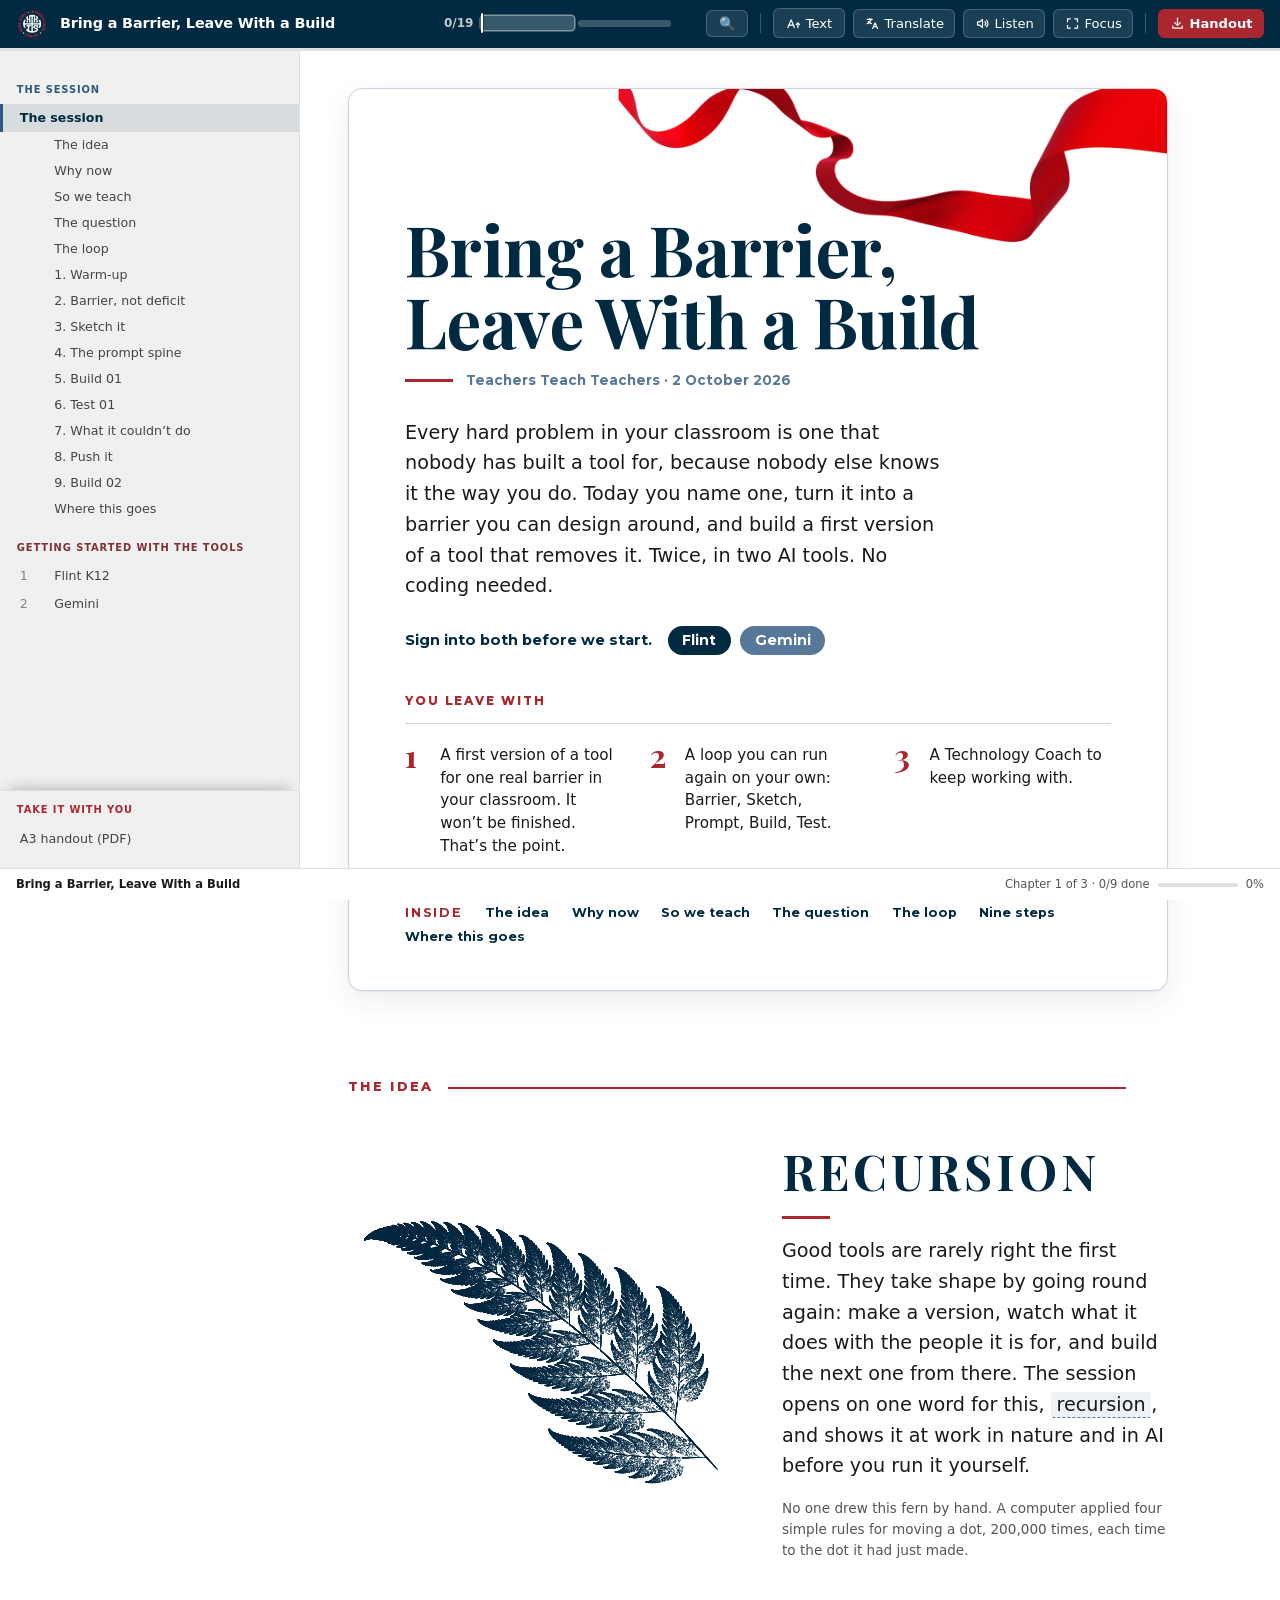
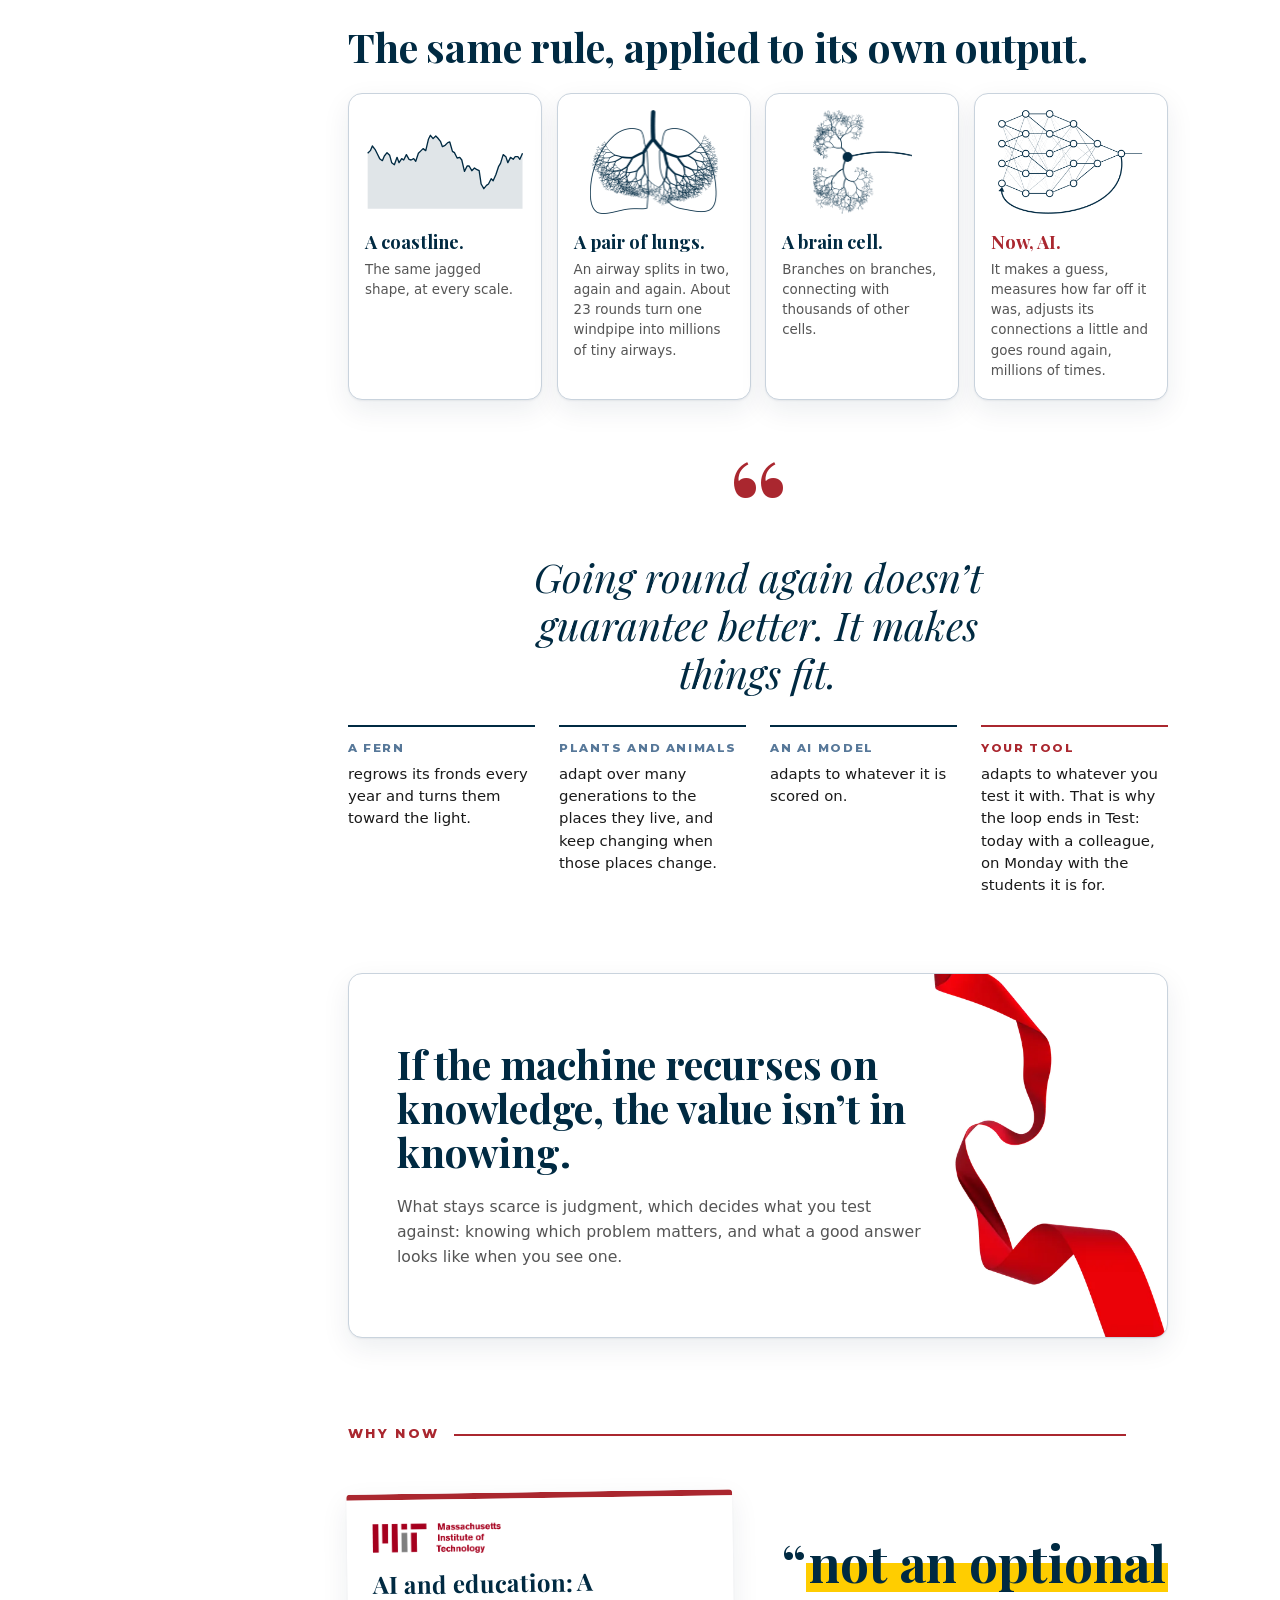
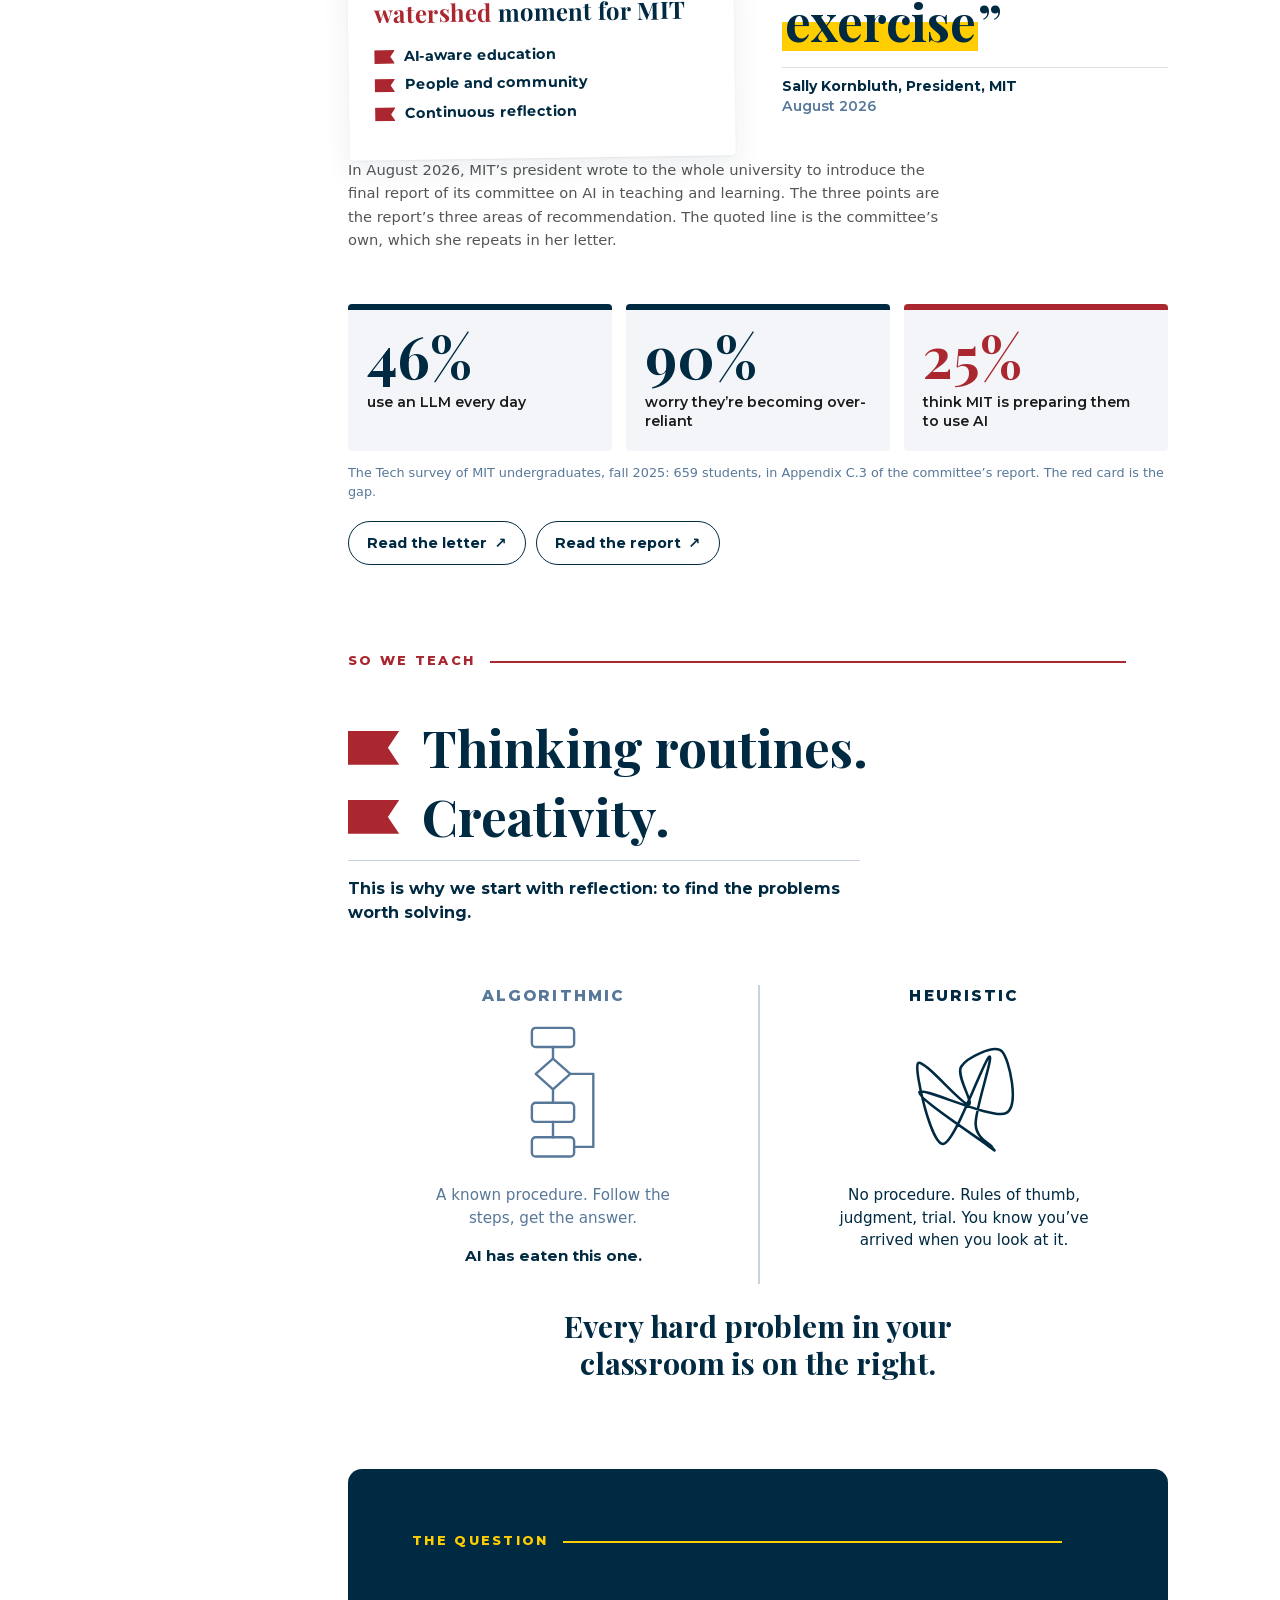
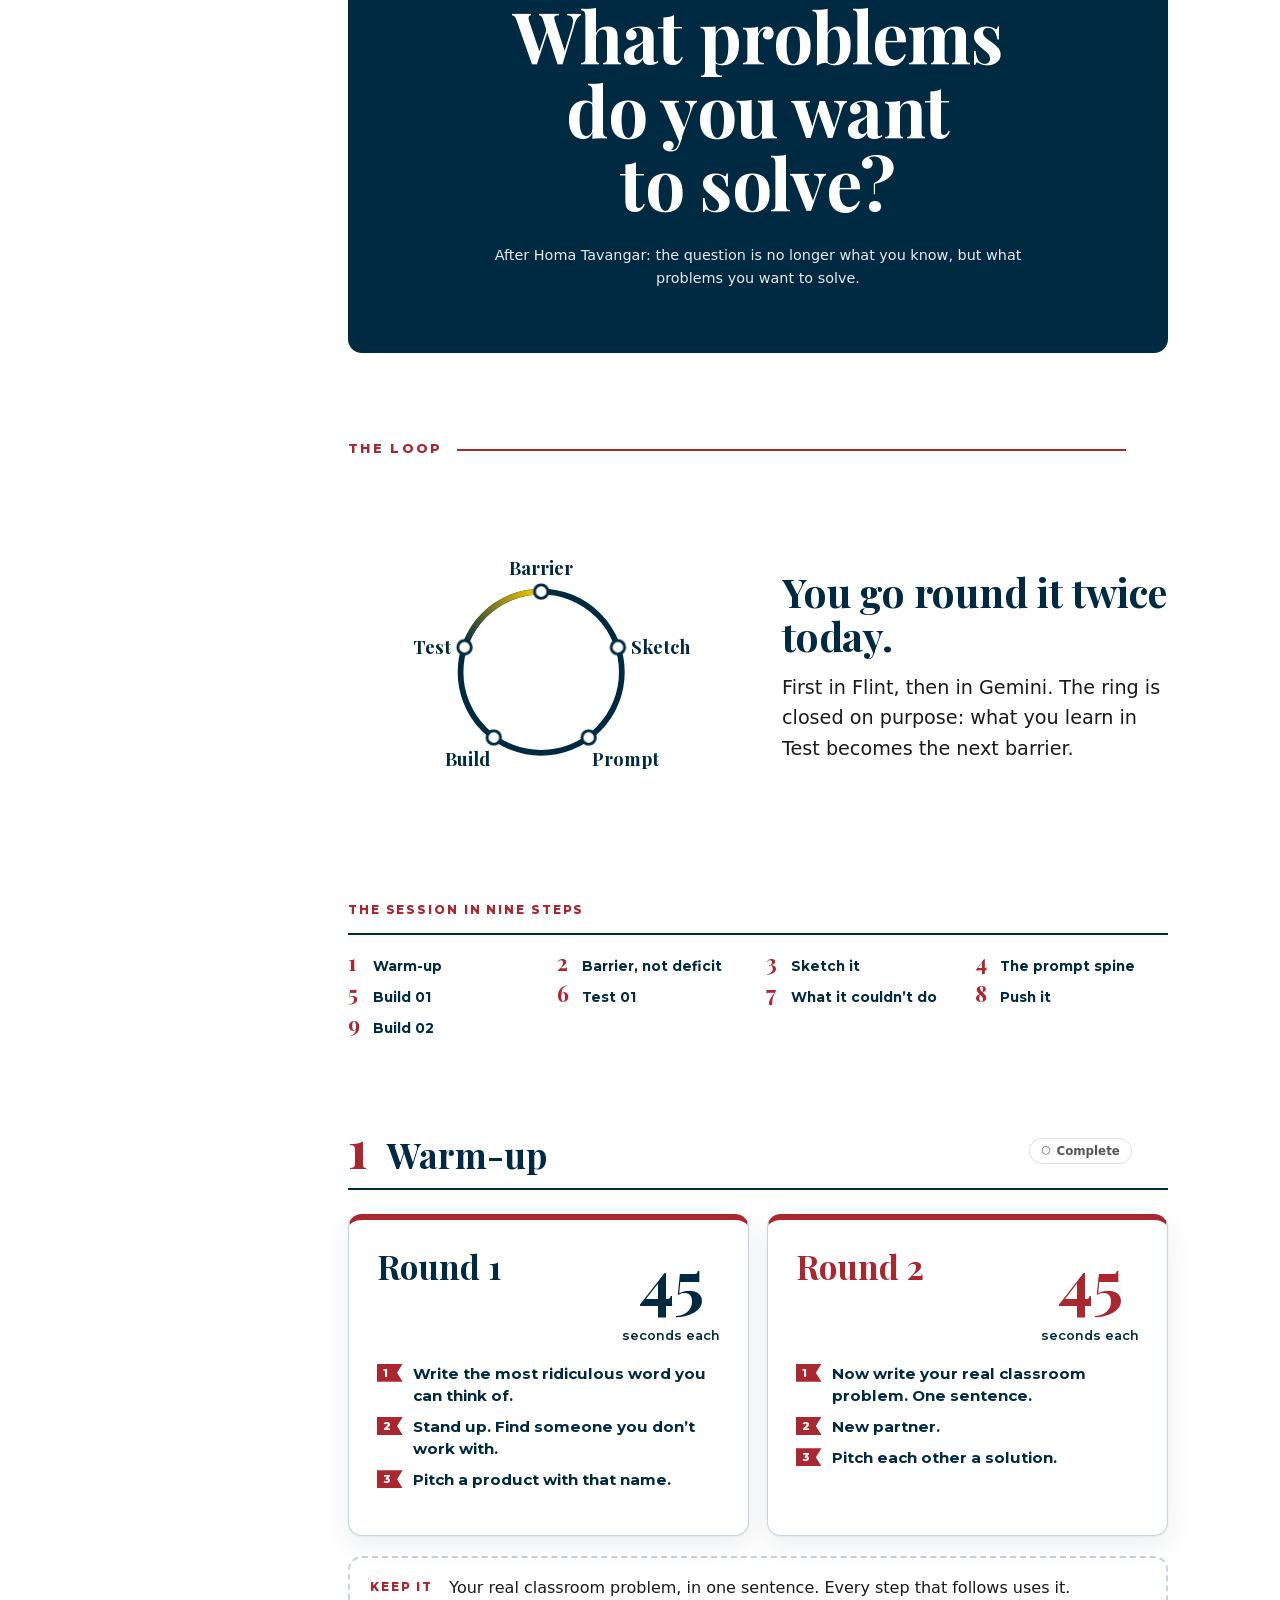
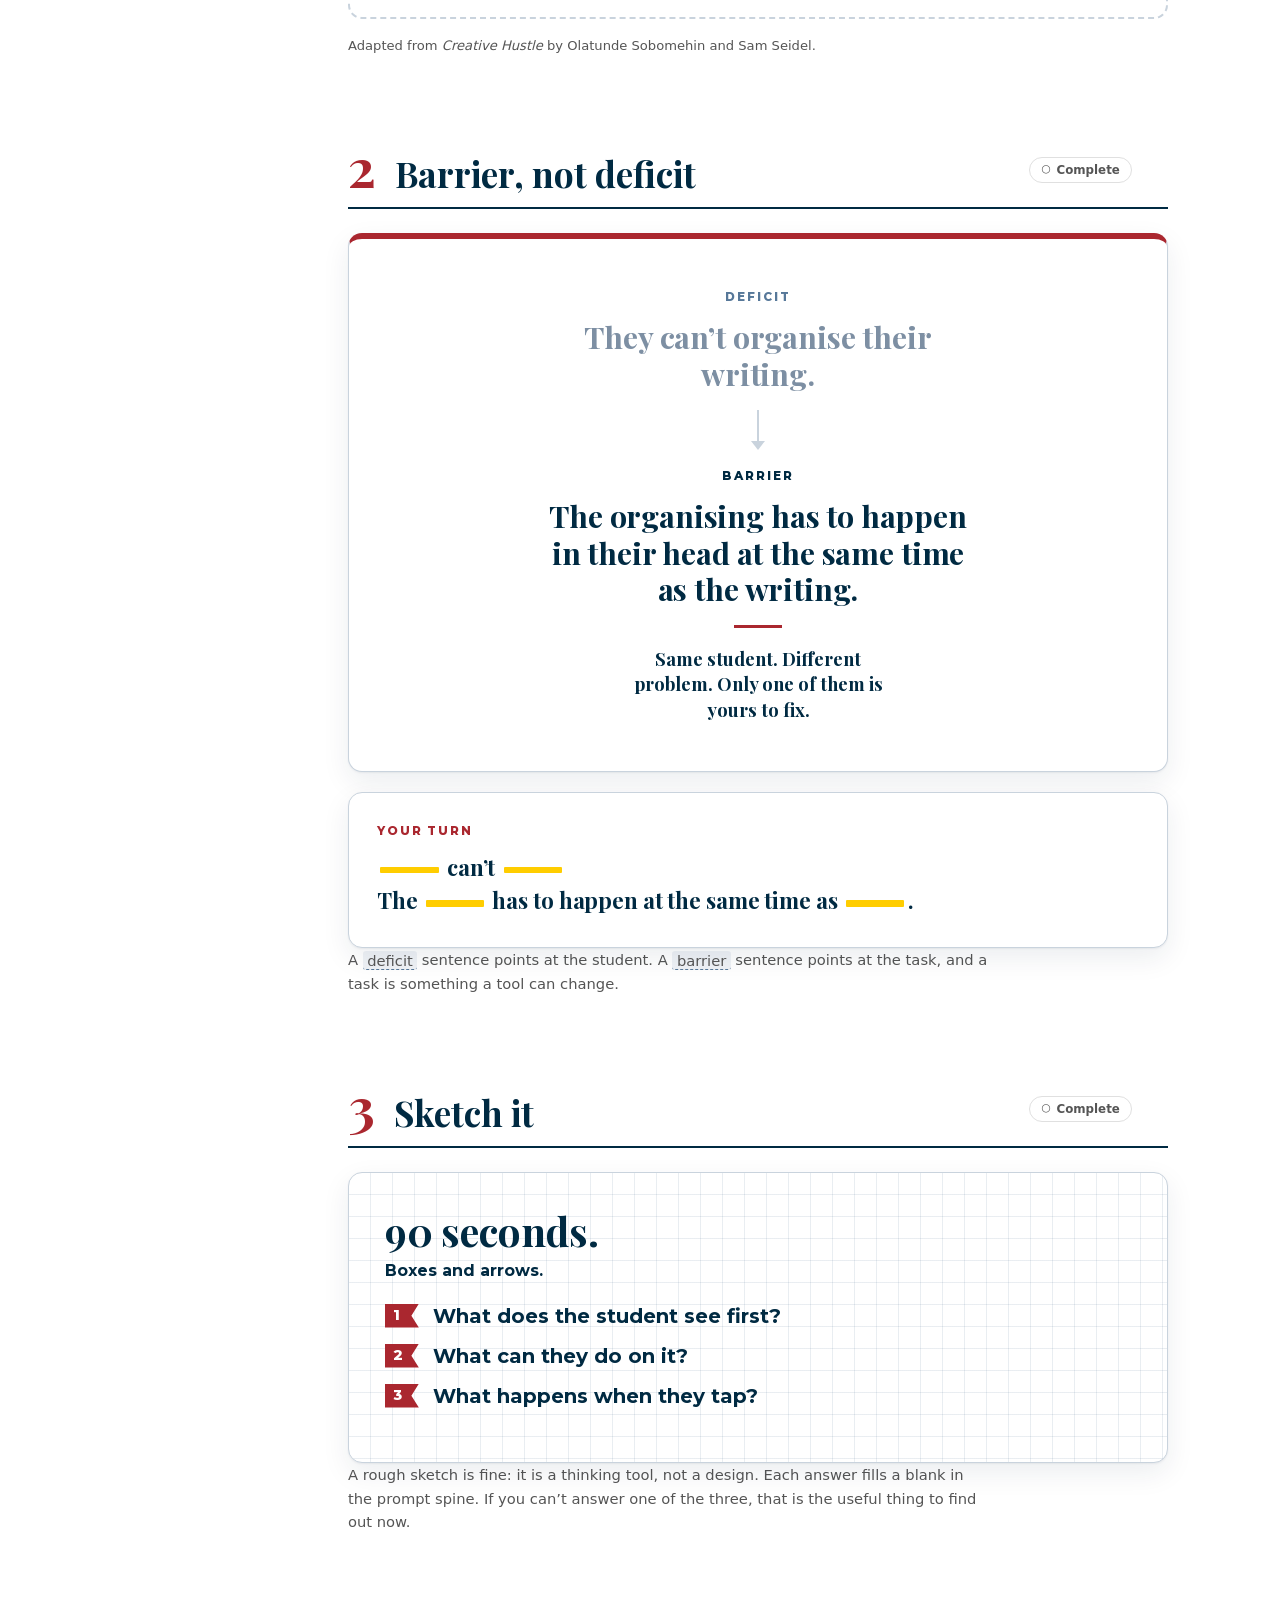
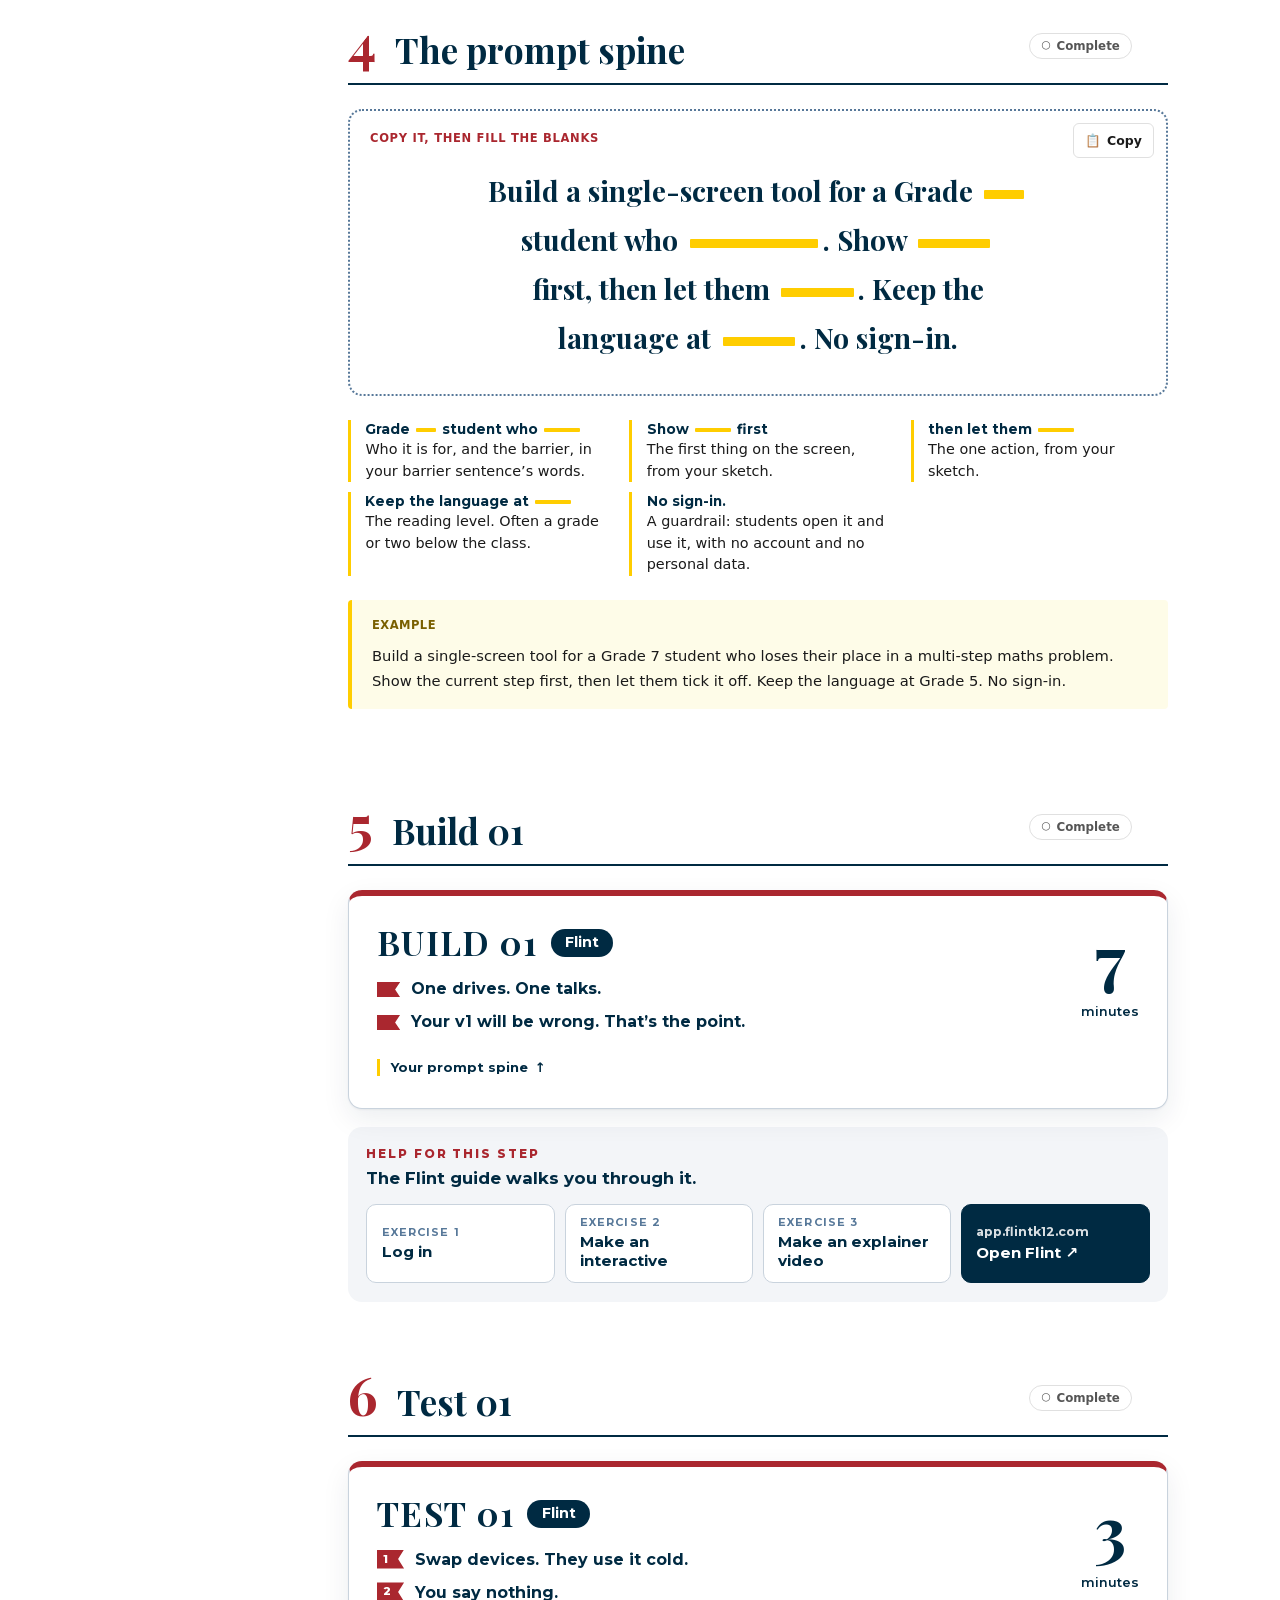
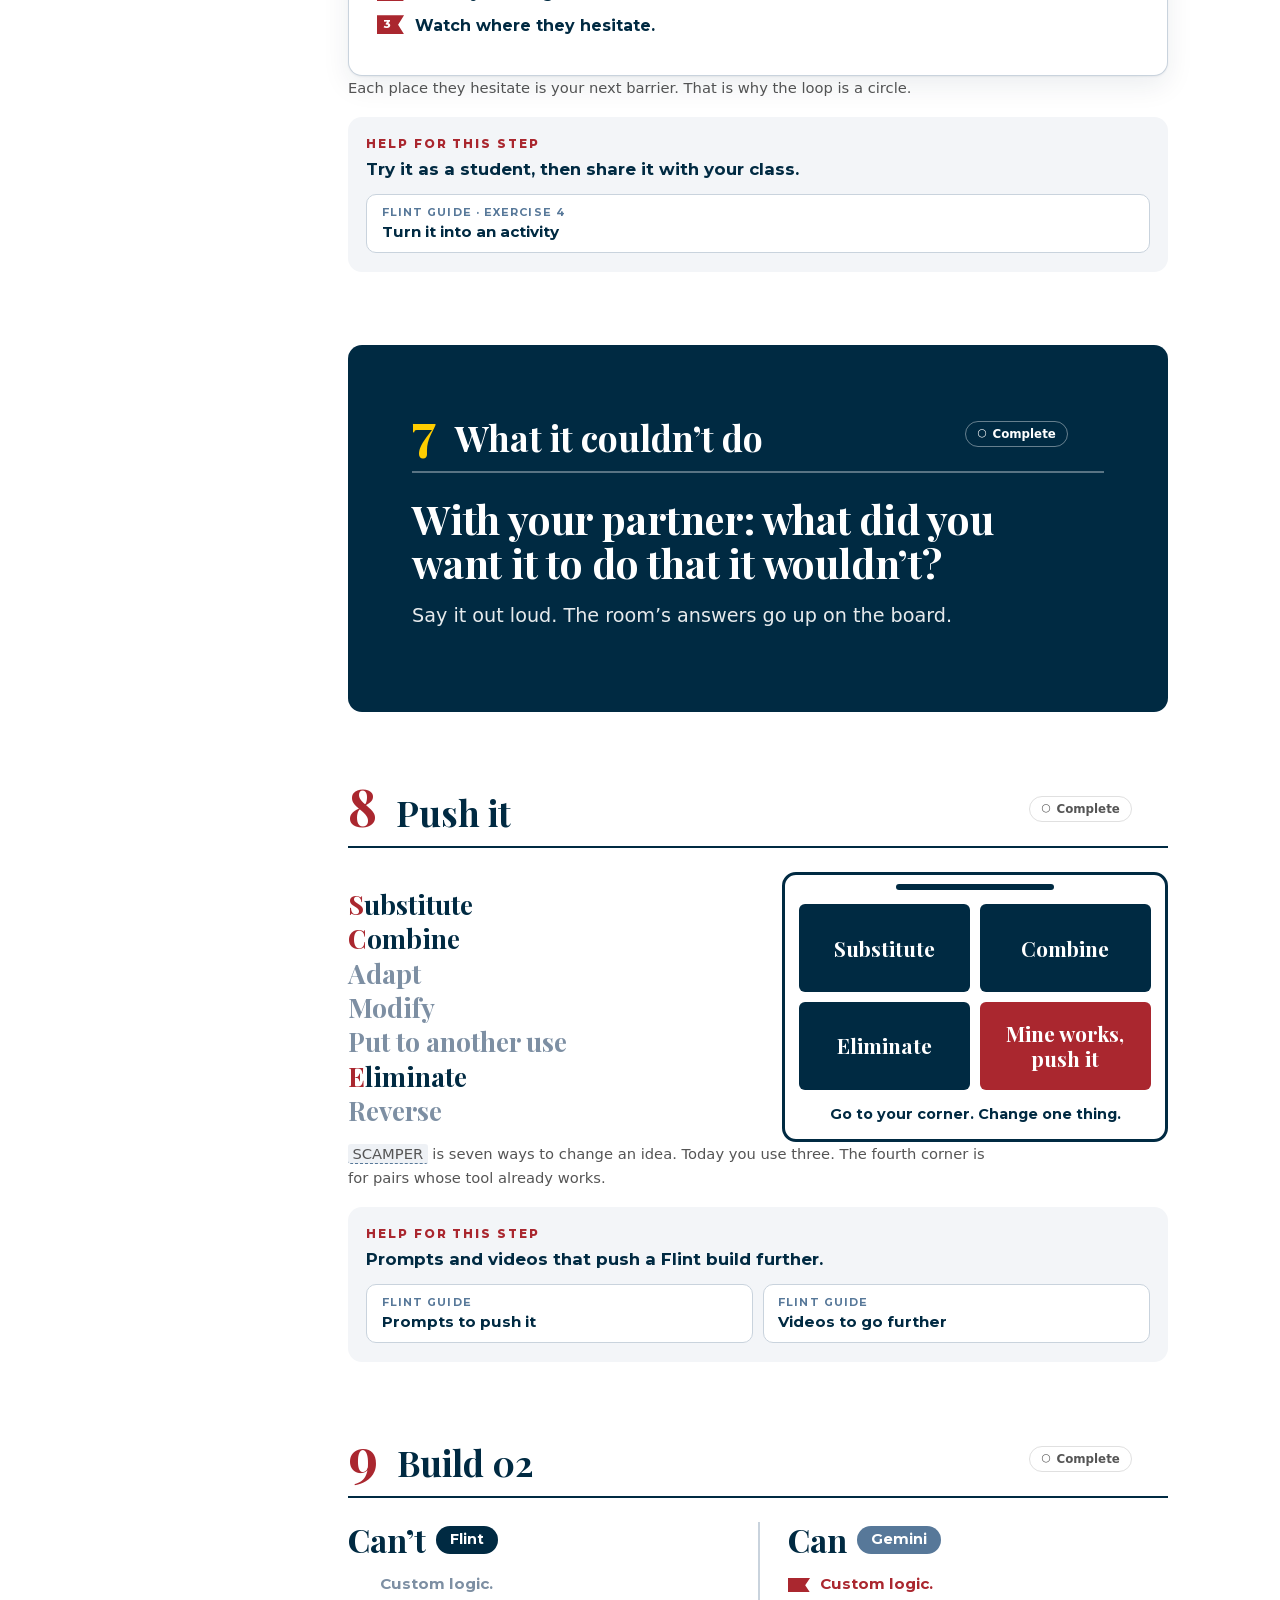
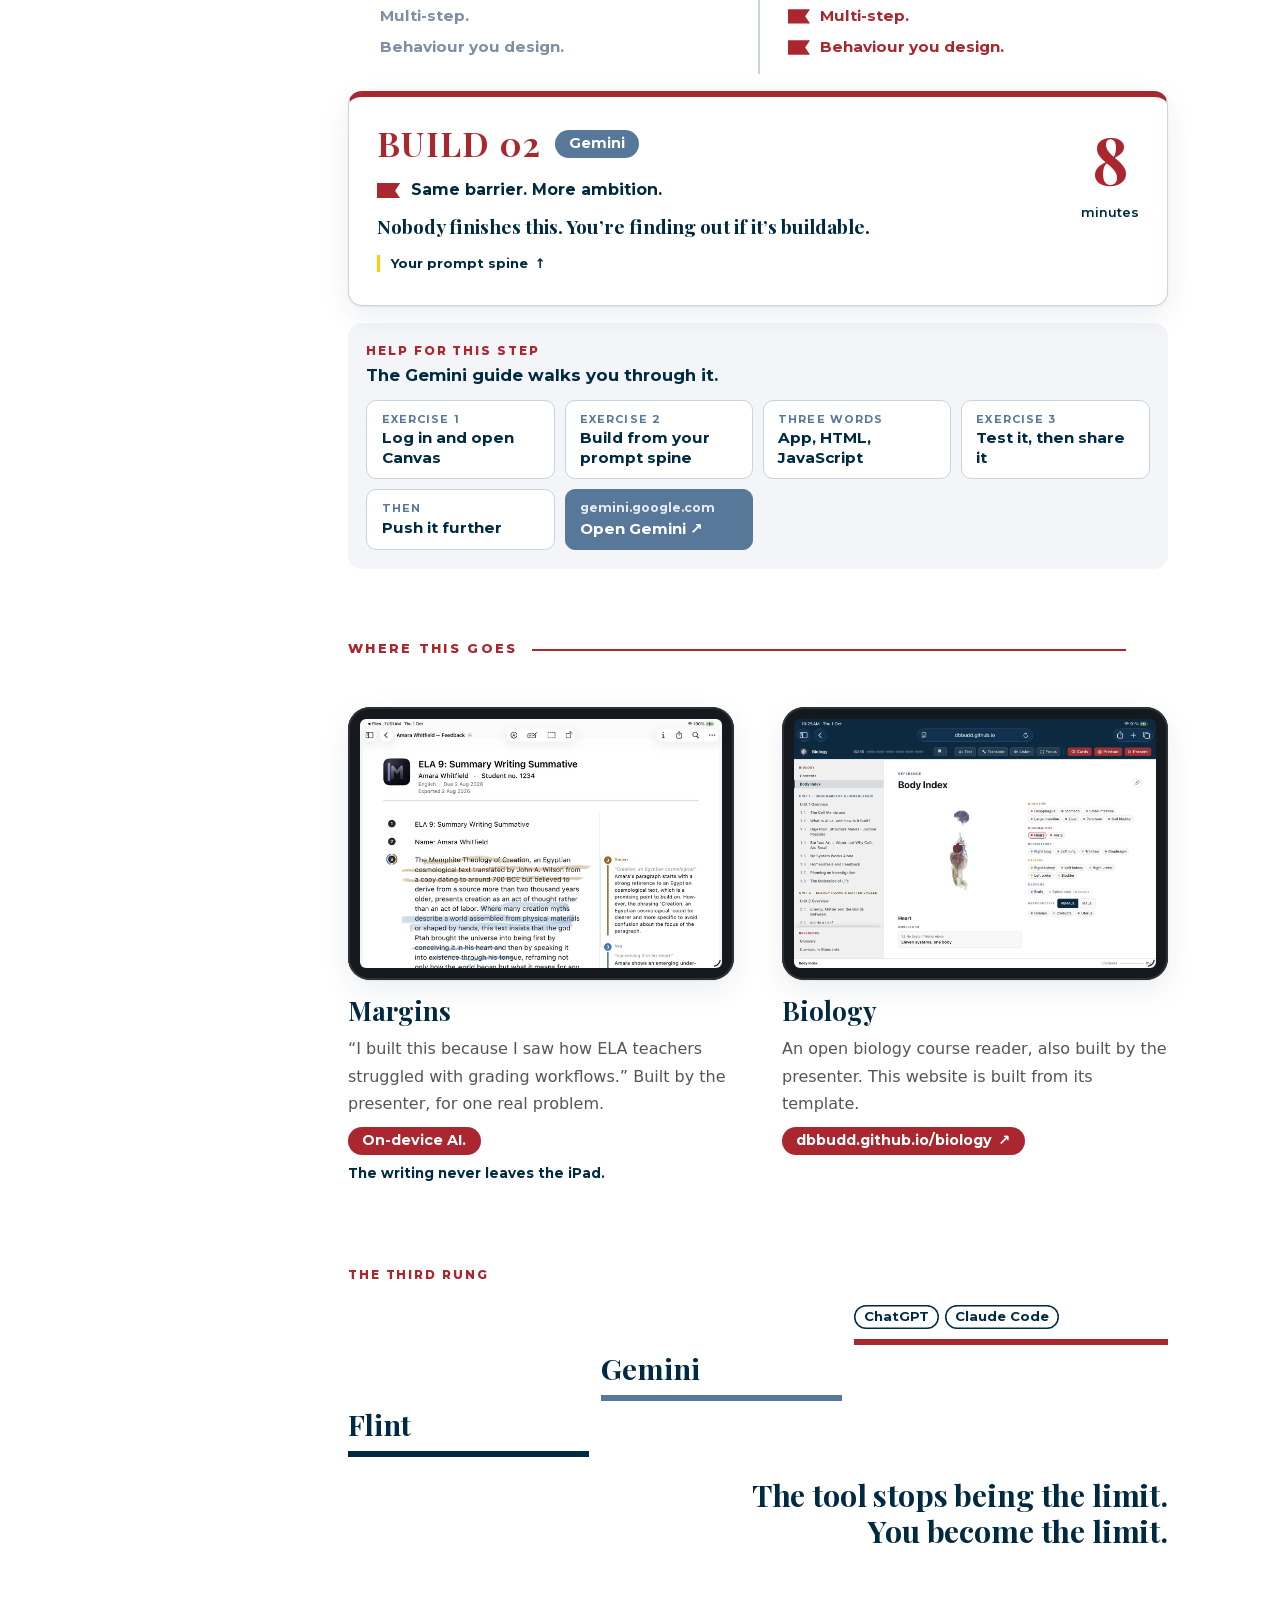
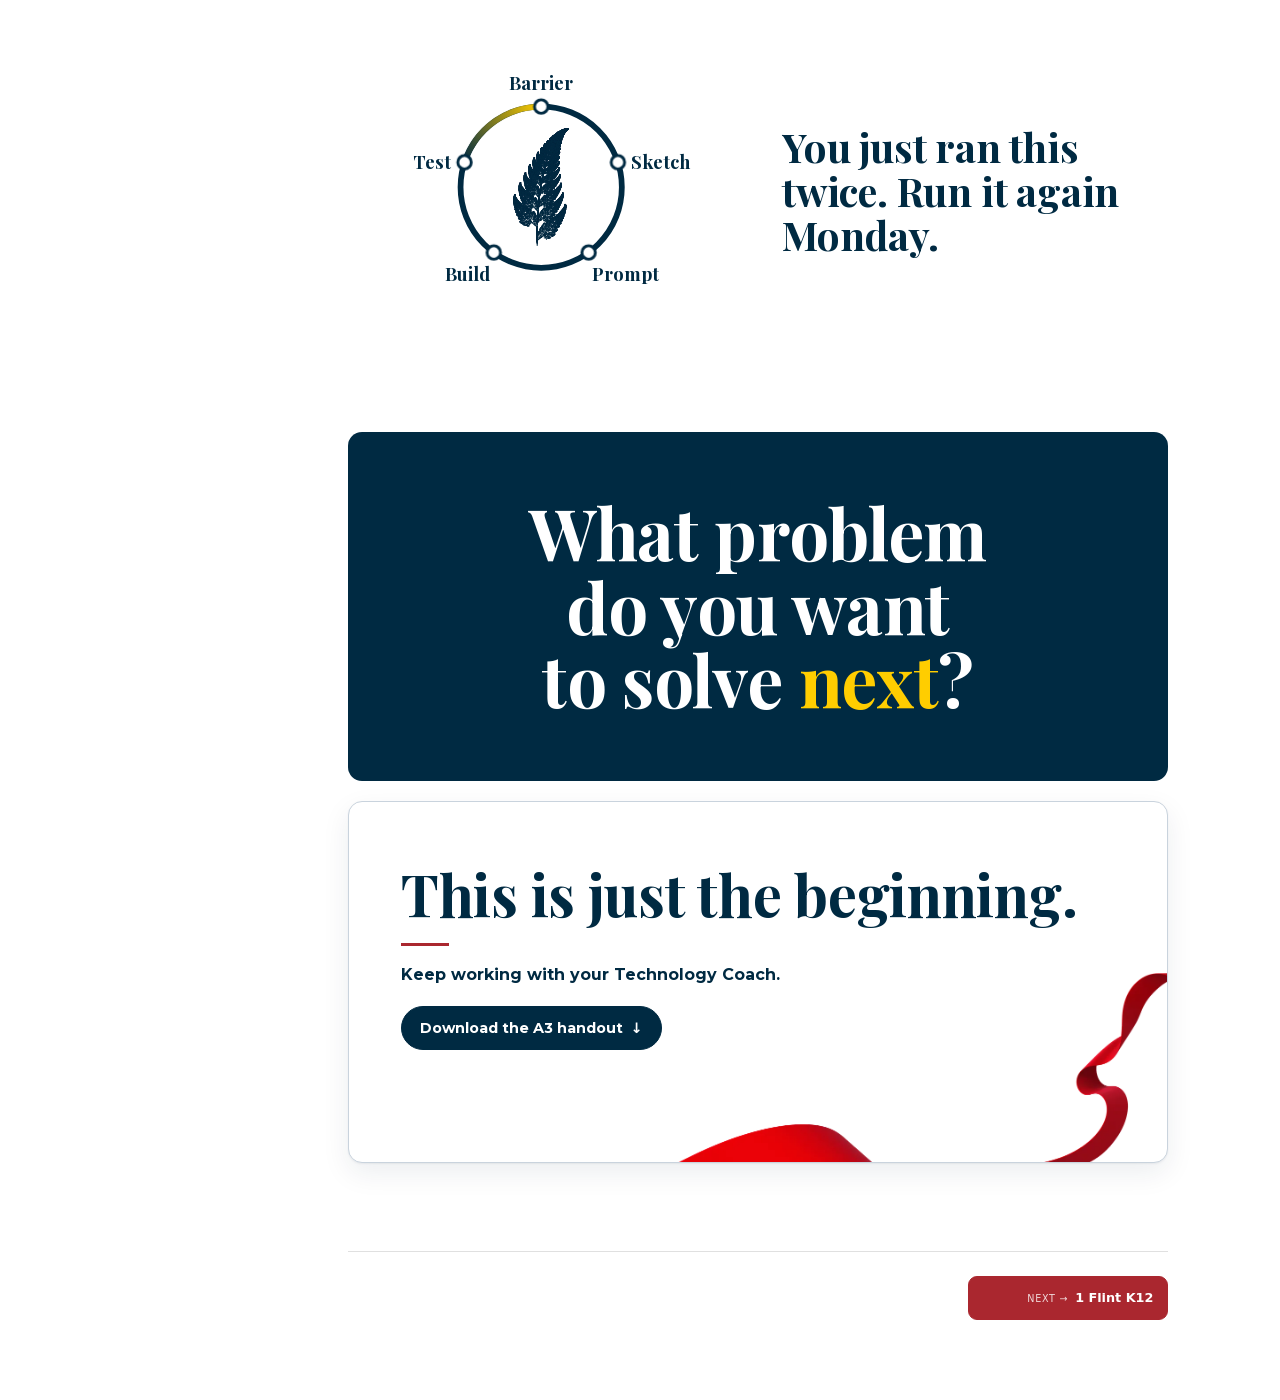
==== commit 3e009f72: "Accessibility Checking line height, spacing for accessibility features." ====
--- a/index.html
+++ b/index.html
@@ -194,7 +194,7 @@
     <!-- ===== THE QUESTION (B06) ===== -->
     <section id="the-question" class="feature panel">
         <h2>The question</h2>
-        <p class="d-xxl center question">What problems do you want to solve?</p>
+        <p class="d-xxl center question">What problems <br>do you want <br>to solve?</p>
         <p class="center question-credit">After Homa Tavangar: the question is no longer what you know, but what problems you want to solve.</p>
     </section>
 
@@ -333,7 +333,7 @@
 
         <div class="prompt-card spine-board" data-copy="Build a single-screen tool for a Grade ___ student who ___. Show ___ first, then let them ___. Keep the language at ___. No sign-in.">
             <span class="prompt-label">Copy it, then fill the blanks</span>
-            <p class="prompt-text spine">Build a single-screen tool for a Grade <span class="blank short"><span class="sr-only">blank</span></span> student who <span class="blank long"><span class="sr-only">blank</span></span>. Show <span class="blank"><span class="sr-only">blank</span></span> first, then let them <span class="blank"><span class="sr-only">blank</span></span>. Keep the language at <span class="blank"><span class="sr-only">blank</span></span>. No sign-in.</p>
+            <p class="prompt-text spine">Build a single-screen tool for a Grade <span class="blank short"><span class="sr-only">blank</span></span> student who <span class="blank long"><span class="sr-only">blank</span></span>. Show <span class="blank"><span class="sr-only">blank</span></span> first, then let them <span class="blank"><span class="sr-only">blank</span></span>. Keep the language at <span class="blank"><span class="sr-only">blank</span></span>. <span class="nowrap">No sign-in.</span></p>
         </div>
 
         <ul class="key">
@@ -430,7 +430,7 @@
                     <li>Substitute</li>
                     <li>Combine</li>
                     <li>Eliminate</li>
-                    <li class="push">Mine works, push it</li>
+                    <li class="push">Mine works, <br>push it</li>
                 </ul>
                 <p class="room-t">Go to your corner. Change one thing.</p>
             </div>
@@ -563,7 +563,7 @@
         </div>
 
         <div class="panel next-panel">
-            <p class="d-xxl center question">What problem do you want to solve <span class="yellow">next</span>?</p>
+            <p class="d-xxl center question">What problem <br>do you want <br>to solve <span class="yellow">next</span>?</p>
         </div>
 
         <div class="card close">
--- a/assets/magazine.css
+++ b/assets/magazine.css
@@ -75,7 +75,8 @@
 }
 
 /* ===== PAGE ===== */
-.mag > section { margin-bottom: clamp(3.5rem, 7vw, 5.5rem); }
+.mag > section { margin-bottom: clamp(3.5rem, 7vw, 5.5rem); container-type: inline-size; }
+.mag > section.step { margin-bottom: clamp(3rem, 6vw, 4.5rem); }
 .mag > section + section { border-top: 0; padding-top: 0; }
 .mag .section-head { margin-top: 0; }
 .mag h2 { margin-top: 0; padding-bottom: 0; border-bottom: 0; }
@@ -83,18 +84,23 @@
 .mag a:focus-visible, .mag button:focus-visible { outline: 3px solid var(--blue); outline-offset: 3px; border-radius: 6px; }
 [data-theme="dark"] .mag a:focus-visible { outline-color: #6fa8dc; }
 
-/* Display type. Sizes are rem-based, so the Aa text size scales them too. */
+/* Display type. Sizes are rem-based, so the Aa text size scales them too. Each is also
+   capped at a share of its section's width (cqi), so that at the largest text size, or in
+   OpenDyslexic, a single long word still fits on a phone instead of running off the page. */
 .mag .d-xxl, .mag .d-xl, .mag .d-l, .mag .d-m, .mag .d-s {
     font-family: var(--m-display); font-weight: 700; color: var(--m-ink);
     line-height: 1.1; letter-spacing: -0.005em; overflow-wrap: break-word; margin: 0;
 }
-.mag .d-xxl { font-size: clamp(2.3rem, 1.3rem + 4.4vw, 4.4rem); line-height: 1.05; }
-.mag .d-xl  { font-size: clamp(2rem, 1.2rem + 3.4vw, 3.6rem); }
-.mag .d-l   { font-size: clamp(1.6rem, 1.15rem + 2vw, 2.5rem); }
+.mag .d-xxl { font-size: min(clamp(2.3rem, 1.3rem + 4.4vw, 4.4rem), 12cqi); line-height: 1.05; }
+.mag .d-xl  { font-size: min(clamp(2rem, 1.2rem + 3.4vw, 3.6rem), 10.5cqi); }
+.mag .d-l   { font-size: min(clamp(1.6rem, 1.15rem + 2vw, 2.5rem), 9cqi); }
 .mag .d-m   { font-size: clamp(1.35rem, 1.1rem + 1.1vw, 1.9rem); line-height: 1.2; }
 .mag .d-s   { font-size: clamp(1.15rem, 1rem + 0.5vw, 1.4rem); line-height: 1.3; }
 .mag .tracked { text-transform: uppercase; letter-spacing: 0.08em; }
 [data-font="dyslexic"] .mag .tracked { letter-spacing: 0.02em; }
+[data-font="dyslexic"] .mag .d-xxl { font-size: min(clamp(2.3rem, 1.3rem + 4.4vw, 4.4rem), 10cqi); }
+[data-font="dyslexic"] .mag .cover h1 { font-size: min(clamp(2.4rem, 1.4rem + 4.4vw, 4.3rem), 9cqi); }
+[data-font="dyslexic"] .mag .tabs.tabs-xl > li { font-size: min(clamp(2rem, 1.35rem + 2.8vw, 3.2rem), 8cqi); }
 .mag .red { color: var(--m-red-text); }
 .mag .faint { color: var(--m-faint); }
 .mag .center { text-align: center; margin-left: auto; margin-right: auto; }
@@ -126,11 +132,12 @@
 .mag .step > .section-head, .mag .step > h2 {
     margin-bottom: 1.5rem; padding-bottom: 0.8rem; border-bottom: 2px solid var(--m-ink);
 }
-.mag .step > .section-head > h2 { border-bottom: 0; padding-bottom: 0; margin-bottom: 0; }
+.mag .step > .section-head > h2 { border-bottom: 0; padding-bottom: 0; margin-bottom: 0; flex: 1 1 12rem; }
+.mag .step > .section-head { flex-wrap: wrap; row-gap: 0.5rem; }
 .mag .step h2 {
     display: flex; align-items: baseline; gap: 0.55em;
     font-family: var(--m-display); font-weight: 700; color: var(--m-ink);
-    font-size: clamp(1.55rem, 1.2rem + 1.5vw, 2.2rem); line-height: 1.15;
+    font-size: clamp(1.4rem, 1.15rem + 1.4vw, 2.2rem); line-height: 1.15; overflow-wrap: break-word;
 }
 .mag .step-n { flex: none; font-size: 1.5em; line-height: 0.8; color: var(--m-red-text); }
 
@@ -148,6 +155,7 @@
 .mag .panel a { color: #fff; }
 .mag .panel .copy-link, .mag .panel .complete-btn { color: #fff; border-color: rgba(255, 255, 255, 0.4); background: transparent; }
 .mag .panel .yellow { color: var(--yellow); }
+.mag .panel .d-l + .dek { margin-top: 1rem; }
 
 /* Cards and boards */
 .mag .card, .mag .board {
@@ -203,18 +211,31 @@
 /* Navy line art from the film, recoloured for the dark theme */
 [data-theme="dark"] .mag .ink-art { filter: brightness(0) invert(0.9); }
 
+/* Grids reflow on their own when a reader enlarges the text: each column has a
+   minimum width in rem, so at 150% text two columns become one before anything
+   collides. (Media queries alone only react to the window, not the text size.) */
+.mag .spread, .mag .mit, .mag .loop-wrap, .mag .again, .mag .cases, .mag .rounds, .mag .push-grid {
+    display: grid; gap: clamp(1.5rem, 4vw, 3rem); align-items: center;
+    grid-template-columns: repeat(auto-fit, minmax(min(100%, var(--col, 18rem)), 1fr));
+}
+.mag .rounds { --col: 19rem; gap: 1.1rem; align-items: stretch; }
+.mag .mit { --col: 17rem; }
+.mag .loop-wrap, .mag .again { --col: 20rem; }
+.mag .push-grid { --col: 16rem; }
+.mag .cases { --col: 18rem; align-items: start; }
+
 /* ===== THE COVER ===== */
 .mag .cover {
     overflow: hidden; isolation: isolate;
-    padding: clamp(2.25rem, 6vw, 4.25rem) clamp(1.4rem, 5vw, 3.5rem) clamp(1.75rem, 4vw, 2.75rem);
+    padding: clamp(5.5rem, 11vw, 7.75rem) clamp(1.4rem, 5vw, 3.5rem) clamp(1.75rem, 4vw, 2.75rem);
 }
 .mag .cover .head-actions { display: none; }
 .mag .cover .section-head { display: block; margin: 0; }
-.mag .cover .ribbon { top: -9%; right: -16%; width: min(74%, 620px); transform: scaleX(-1); }
+.mag .cover .ribbon { top: -0.9rem; right: -9%; width: min(76%, 640px); transform: scaleX(-1); }
 .mag .cover h1 {
     font-family: var(--m-display); font-weight: 700; color: var(--m-ink);
-    font-size: clamp(2.4rem, 1.4rem + 4.4vw, 4.3rem); line-height: 1.04; letter-spacing: -0.01em;
-    margin: 0; max-width: 12ch;
+    font-size: min(clamp(2.4rem, 1.4rem + 4.4vw, 4.3rem), 11cqi); line-height: 1.04; letter-spacing: -0.01em;
+    margin: 0;
 }
 .mag .cover-line {
     display: flex; align-items: center; gap: 0.8rem; margin: 1rem 0 1.75rem;
@@ -226,7 +247,7 @@
 .mag .signin > p { margin: 0; font: 700 0.92rem/1.3 var(--m-label); color: var(--m-ink); }
 .mag .leave-k { margin-top: 0; }
 .mag .leave {
-    display: grid; grid-template-columns: repeat(3, minmax(0, 1fr)); gap: 1.25rem 1.75rem;
+    display: grid; grid-template-columns: repeat(auto-fit, minmax(min(100%, 12rem), 1fr)); gap: 1.25rem 1.75rem;
     list-style: none; padding: 1.25rem 0 0; margin: 0; border-top: 1px solid var(--m-line); counter-reset: leave;
 }
 .mag .leave > li { counter-increment: leave; position: relative; margin: 0; padding-left: 2.2rem; font-size: 0.95rem; line-height: 1.5; }
@@ -244,18 +265,19 @@
 .mag .issue .issue-k { color: var(--m-red-text); letter-spacing: 0.14em; text-transform: uppercase; }
 
 /* ===== THE IDEA ===== */
-.mag .spread { display: grid; grid-template-columns: minmax(0, 1.15fr) minmax(0, 1fr); gap: clamp(1.5rem, 4vw, 3rem); align-items: center; }
+.mag .spread > div:last-child { container-type: inline-size; }
+.mag .spread .tracked { font-size: 2.2rem; font-size: min(3.4rem, 12.5cqi); white-space: nowrap; overflow-wrap: normal; }
+[data-font="dyslexic"] .mag .spread .tracked { font-size: min(3.4rem, 10.5cqi); }
 .mag .fern-art { position: relative; aspect-ratio: 16 / 11; color: var(--m-ink); }
 .mag .fern-art > img, .mag .fern-art > canvas { position: absolute; inset: 0; width: 100%; height: 100%; object-fit: contain; }
 .mag .fern-art.is-live > img { display: none; }
 .mag .fern-note { font-size: 0.85rem; line-height: 1.55; color: var(--text-secondary); margin: 1rem 0 0; }
 .mag .same-rule { margin: clamp(2.5rem, 6vw, 4rem) 0 0; }
-.mag .plates { display: grid; grid-template-columns: repeat(4, minmax(0, 1fr)); gap: 0.9rem; list-style: none; padding: 0; margin: 1.5rem 0 0; }
+.mag .plates { display: grid; grid-template-columns: repeat(auto-fit, minmax(min(100%, 10rem), 1fr)); gap: 0.9rem; list-style: none; padding: 0; margin: 1.5rem 0 0; }
 .mag .plate { margin: 0; padding: 1rem 1rem 1.1rem; display: flex; flex-direction: column; }
-.mag .plate-art { height: 7rem; display: grid; place-items: center; margin-bottom: 0.9rem; color: var(--m-ink); }
-.mag .plate-art img, .mag .plate-art svg { max-height: 100%; max-width: 100%; width: auto; height: auto; }
-.mag .plate-art svg { width: 100%; }
-.mag .plate-t { font: 700 1.2rem/1.2 var(--m-display); color: var(--m-ink); margin: 0 0 0.4rem; }
+.mag .plate-art { height: 6.5rem; margin-bottom: 1rem; color: var(--m-ink); }
+.mag .plate-art > img, .mag .plate-art > svg { display: block; width: 100%; height: 100%; object-fit: contain; }
+.mag .plate-t { font: 700 1.15rem/1.25 var(--m-display); color: var(--m-ink); margin: 0 0 0.45rem; }
 .mag .plate-now .plate-t { color: var(--m-red-text); }
 .mag .plate-c { font-size: 0.84rem; line-height: 1.5; color: var(--text-secondary); margin: 0; }
 .mag .pull { margin: clamp(2.5rem, 6vw, 4rem) auto 1.75rem; padding: 0; border: 0; text-align: center; max-width: 30rem; }
@@ -264,11 +286,11 @@
 }
 .mag .pull p::before { content: "\201C"; display: block; font: 700 3.2em/0.6 var(--m-display); color: var(--red); margin-bottom: 0.1em; }
 .mag .fit {
-    display: grid; grid-template-columns: repeat(4, minmax(0, 1fr)); list-style: none; padding: 0; margin: 0;
-    border-top: 2px solid var(--m-ink);
-}
-.mag .fit > li { margin: 0; padding: 1rem 1.1rem 0.25rem; border-left: 1px solid var(--m-line); }
-.mag .fit > li:first-child { border-left: 0; padding-left: 0; }
+    display: grid; grid-template-columns: repeat(auto-fit, minmax(min(100%, 11rem), 1fr)); gap: 0 1.5rem;
+    list-style: none; padding: 0; margin: 0;
+}
+.mag .fit > li { margin: 0; padding: 0.9rem 0 0.75rem; border-top: 2px solid var(--m-ink); }
+.mag .fit > li.fit-you { border-top-color: var(--red); }
 .mag .fit-k { font: 800 0.72rem/1.3 var(--m-label); letter-spacing: 0.14em; text-transform: uppercase; color: var(--m-soft); margin: 0 0 0.4rem; }
 .mag .fit-you .fit-k { color: var(--m-red-text); }
 .mag .fit p:not(.fit-k) { font-size: 0.93rem; line-height: 1.5; margin: 0; }
@@ -280,11 +302,10 @@
 .mag .statement-sub { margin: 1.25rem 0 0; font-size: 0.98rem; line-height: 1.6; color: var(--text-secondary); }
 
 /* ===== WHY NOW ===== */
-.mag .mit { display: grid; grid-template-columns: minmax(0, 0.95fr) minmax(0, 1.05fr); gap: clamp(1.75rem, 5vw, 3.5rem); align-items: center; }
 /* The letter as a paper poster: white paper in every theme, like a printed sheet */
 .mag .poster {
     background: #fff; color: #002a42; border-top: 6px solid var(--red); border-radius: 4px;
-    padding: 1.5rem 1.6rem 1.3rem; box-shadow: var(--m-shadow); transform: rotate(-1.2deg);
+    padding: 1.5rem 1.6rem 1.3rem; box-shadow: var(--m-shadow); transform: rotate(-0.8deg); max-width: 27rem;
 }
 .mag .poster-logo { display: block; height: 1.9rem; width: auto; }
 .mag .poster-title { font: 700 1.5rem/1.2 var(--m-display); color: #002a42; margin: 1rem 0 1.1rem; }
@@ -301,7 +322,7 @@
 [data-theme="dark"] .mag .quote mark { background: var(--yellow); color: #002a42; }
 .mag .quote figcaption { margin-top: 1rem; font: 700 0.88rem/1.4 var(--m-label); color: var(--m-ink); font-style: normal; }
 .mag .quote figcaption span { display: block; font-weight: 600; color: var(--m-soft); }
-.mag .stats { display: grid; grid-template-columns: repeat(3, minmax(0, 1fr)); gap: 0.9rem; list-style: none; padding: 0; margin: clamp(2.25rem, 5vw, 3.25rem) 0 0.75rem; }
+.mag .stats { display: grid; grid-template-columns: repeat(auto-fit, minmax(min(100%, 11rem), 1fr)); gap: 0.9rem; list-style: none; padding: 0; margin: clamp(2.25rem, 5vw, 3.25rem) 0 0.75rem; }
 .mag .stats > li { margin: 0; padding: 1.1rem 1.2rem 1.25rem; background: var(--m-tint); border-top: 6px solid var(--m-ink); border-radius: 4px; }
 .mag .stats > li.stat-red { border-top-color: var(--red); }
 .mag .stat-n { font: 700 clamp(2.5rem, 1.9rem + 2.4vw, 3.6rem)/1 var(--m-display); color: var(--m-ink); margin: 0 0 0.5rem; }
@@ -310,23 +331,25 @@
 .mag .source { font-size: 0.8rem; line-height: 1.5; color: var(--m-soft); margin: 0; }
 
 /* ===== SO WE TEACH ===== */
-.mag .tabs.tabs-xl > li { font: 700 clamp(2rem, 1.35rem + 2.8vw, 3.2rem)/1.1 var(--m-display); color: var(--m-ink); padding-left: 1.45em; margin-bottom: 0.25em; }
+.mag .tabs.tabs-xl > li { font: 700 clamp(2rem, 1.35rem + 2.8vw, 3.2rem)/1.1 var(--m-display); font-size: min(clamp(2rem, 1.35rem + 2.8vw, 3.2rem), 9.5cqi); color: var(--m-ink); padding-left: 1.45em; margin-bottom: 0.25em; }
 .mag .tabs.tabs-xl > li::before { top: 0.24em; width: 1em; height: 0.66em; }
 .mag .teach-why { font: 700 1rem/1.5 var(--m-label); color: var(--m-ink); margin: 1rem 0 0; padding-top: 1rem; border-top: 1px solid var(--m-line); max-width: 32rem; }
 .mag .split { display: grid; grid-template-columns: 1fr 1fr; margin: clamp(2.5rem, 6vw, 3.75rem) 0 1.5rem; text-align: center; }
-.mag .split > div { padding: 0 clamp(0.75rem, 3vw, 2rem); }
+.mag .split > div { padding: 0 clamp(0.6rem, 3vw, 2rem); container-type: inline-size; min-width: 0; }
 .mag .split > div + div { border-left: 2px solid var(--m-line); }
-.mag .split-k { font: 800 0.8rem/1.3 var(--m-label); letter-spacing: 0.16em; text-transform: uppercase; margin: 0 0 0.5rem; color: var(--m-ink); }
+.mag .split-k { font: 800 0.8rem/1.3 var(--m-label); font-size: min(0.8rem, 7.5cqi); letter-spacing: 0.14em; text-transform: uppercase; margin: 0 0 0.5rem; color: var(--m-ink); }
 .mag .split-a { color: var(--m-soft); }
+.mag .split-h { color: var(--m-ink); }
 .mag .split-a .split-k { color: var(--m-soft); }
-.mag .split p { margin-left: auto; margin-right: auto; max-width: 17rem; font-size: 0.95rem; line-height: 1.5; }
-.mag .split svg { display: block; width: 100%; max-width: 8.5rem; height: 9rem; margin: 1rem auto; }
+.mag .split p { margin-left: auto; margin-right: auto; max-width: 17rem; font-size: 0.95rem; line-height: 1.5; overflow-wrap: break-word; }
+.mag .split svg { display: block; width: 100%; max-width: min(8.5rem, 70cqi); height: 9rem; margin: 1rem auto; }
 .mag .split-eaten { font: 700 0.9rem/1.4 var(--m-label); color: var(--m-ink); }
 
 /* ===== THE LOOP ===== */
-.mag .loop-wrap { display: grid; grid-template-columns: minmax(0, 1fr) minmax(0, 1fr); gap: clamp(1.5rem, 4vw, 3rem); align-items: center; }
-.mag .loop { position: relative; width: min(100%, 22rem); margin: 0 auto; padding: 2.6rem 4.2rem; }
-.mag .loop-ring { position: relative; aspect-ratio: 1; }
+.mag .loop { position: relative; width: min(100%, 24rem); margin: 0 auto; container-type: inline-size; }
+/* The ring takes 60% of the loop's width; the labels around it are sized to the loop too,
+   so ring and labels grow and shrink together and always leave each other room. */
+.mag .loop-ring { position: relative; width: 60%; aspect-ratio: 1; margin: 13% auto 15%; }
 .mag .loop-ring > svg { display: block; width: 100%; height: 100%; overflow: visible; }
 .mag .loop-track { fill: none; stroke: var(--m-ink); stroke-width: 6; }
 .mag .loop-gold { fill: none; stroke-width: 6; stroke-linecap: round; }   /* its stroke is the ring's own gradient */
@@ -336,7 +359,7 @@
 .mag .loop-st { list-style: none; padding: 0; margin: 0; }
 .mag .loop-st > li {
     position: absolute; margin: 0; white-space: nowrap;
-    font: 700 1.1rem/1.2 var(--m-display); color: var(--m-ink);
+    font: 700 1.1rem/1.2 var(--m-display); font-size: min(1.15rem, 5.4cqi); color: var(--m-ink);
 }
 .mag .loop-st a { color: inherit; text-decoration: none; border-bottom: 2px solid transparent; }
 .mag .loop-st a:hover { border-bottom-color: var(--red); }
@@ -349,7 +372,7 @@
 .mag .loop-centre { position: absolute; inset: 24%; }
 .mag .loop-centre.fern-art { aspect-ratio: auto; }
 .mag .agenda {
-    display: grid; grid-template-columns: repeat(auto-fit, minmax(9.5rem, 1fr)); gap: 0.45rem 1rem;
+    display: grid; grid-template-columns: repeat(auto-fit, minmax(min(100%, 9.5rem), 1fr)); gap: 0.45rem 1rem;
     list-style: none; padding: 1.1rem 0 0; margin: clamp(2rem, 5vw, 3rem) 0 0; border-top: 2px solid var(--m-ink); counter-reset: agenda;
 }
 .mag .agenda > li { counter-increment: agenda; margin: 0; font: 700 0.86rem/1.35 var(--m-label); }
@@ -369,13 +392,13 @@
 
 /* ===== THE STEPS ===== */
 .mag .step > p, .mag .step > .aside { max-width: 40rem; }
-.mag .rounds { display: grid; grid-template-columns: 1fr 1fr; gap: 1.1rem; }
-.mag .board-head { display: flex; align-items: flex-start; justify-content: space-between; gap: 1rem; margin-bottom: 1.1rem; }
+.mag .board-head { display: flex; flex-wrap: wrap; align-items: flex-start; justify-content: space-between; gap: 0.5rem 1rem; margin-bottom: 1.1rem; }
 .mag .board-t { font: 700 clamp(1.6rem, 1.25rem + 1.4vw, 2.1rem)/1.1 var(--m-display); color: var(--m-ink); margin: 0; }
-.mag .board-t.caps { text-transform: uppercase; letter-spacing: 0.04em; display: flex; flex-wrap: wrap; align-items: center; gap: 0.5rem 0.8rem; }
+.mag .board-t.caps { text-transform: uppercase; letter-spacing: 0.04em; display: flex; flex-wrap: wrap; align-items: center; gap: 0.5rem 0.8rem; margin-bottom: 1rem; }
 [data-font="dyslexic"] .mag .board-t.caps { letter-spacing: 0; }
-.mag .time { margin: 0; text-align: center; flex: none; font: 600 0.8rem/1.2 var(--m-label); color: var(--m-ink); }
-.mag .time .big-n { display: block; font: 700 clamp(3.2rem, 2.4rem + 3vw, 4.6rem)/0.95 var(--m-display); }
+.mag .time { margin: 0; text-align: center; flex: none; font: 600 0.8rem/1.3 var(--m-label); color: var(--m-ink); }
+/* Playfair's numerals hang below the line (3, 4, 5, 7, 9), so the number keeps room under it for its unit */
+.mag .time .big-n { display: block; font: 700 clamp(2.9rem, 2.3rem + 2.4vw, 4.1rem)/1 var(--m-display); padding-bottom: 0.22em; }
 .mag .round-2 .board-t, .mag .round-2 .big-n, .mag .work-02 .board-t, .mag .work-02 .big-n { color: var(--m-red-text); }
 .mag .round .tabs > li { font: 700 0.95rem/1.45 var(--m-label); color: var(--m-ink); }
 .mag .keep {
@@ -420,16 +443,17 @@
 }
 .mag .spine-board .prompt-label { position: absolute; left: 1.25rem; top: 1.1rem; margin: 0; }
 .mag .spine-board .prompt-text {
-    padding-right: 0; margin: 0 auto; max-width: 27ch;
+    padding-right: 0; margin: 0 auto; max-width: 30ch;
     font: 700 clamp(1.25rem, 1rem + 1.1vw, 1.75rem)/1.75 var(--m-display); color: var(--m-ink);
 }
 .mag .spine-board .spine .blank { display: inline-block; height: 0.32em; min-width: 0; border: 0; background: var(--yellow); vertical-align: 0.1em; }
-.mag .key { display: grid; grid-template-columns: repeat(auto-fit, minmax(14rem, 1fr)); gap: 0.6rem 1.5rem; list-style: none; padding: 0; margin: 1.5rem 0; }
+.mag .key { display: grid; grid-template-columns: repeat(auto-fit, minmax(min(100%, 14rem), 1fr)); gap: 0.6rem 1.5rem; list-style: none; padding: 0; margin: 1.5rem 0; }
 .mag .key > li { margin: 0; padding-left: 0.9rem; border-left: 3px solid var(--yellow); font-size: 0.9rem; line-height: 1.5; }
 .mag .key b { display: block; font: 700 0.86rem/1.4 var(--m-label); color: var(--m-ink); }
 
 /* Working boards: Build 01, Test 01, Build 02 */
-.mag .work { display: grid; grid-template-columns: minmax(0, 1fr) auto; gap: 1rem 2rem; align-items: start; }
+.mag .work { display: flex; flex-wrap: wrap; justify-content: space-between; align-items: flex-start; gap: 1rem 2rem; }
+.mag .work > div { flex: 1 1 17rem; min-width: 0; }
 .mag .work .tabs { margin-bottom: 0.25rem; }
 .mag .work .tabs > li { font: 700 1rem/1.45 var(--m-label); color: var(--m-ink); }
 .mag .work-line { font: 700 1.2rem/1.35 var(--m-display); color: var(--m-ink); margin: 0.75rem 0 0; }
@@ -444,7 +468,7 @@
 .mag .support { margin-top: 1.1rem; padding: 1.1rem 1.15rem 1.2rem; background: var(--m-tint); border-radius: var(--m-radius); }
 .mag .support .kicker { margin-bottom: 0.2rem; }
 .mag .support-t { font: 700 1.05rem/1.35 var(--m-label); color: var(--m-ink); margin: 0 0 0.85rem; }
-.mag .support-links { display: grid; grid-template-columns: repeat(auto-fit, minmax(10.5rem, 1fr)); gap: 0.6rem; list-style: none; padding: 0; margin: 0; }
+.mag .support-links { display: grid; grid-template-columns: repeat(auto-fit, minmax(min(100%, 10.5rem), 1fr)); gap: 0.6rem; list-style: none; padding: 0; margin: 0; }
 .mag .support-links > li { margin: 0; }
 .mag .support-links a {
     display: flex; flex-direction: column; justify-content: center; gap: 0.15rem; height: 100%; min-height: 3.6rem;
@@ -456,23 +480,24 @@
 .mag .sl-t { font: 700 0.95rem/1.3 var(--m-label); }
 .mag .support-links .sl-go a { background: var(--m-navy); border-color: var(--m-navy); color: #fff; }
 .mag .support-gemini .sl-go a { background: var(--m-slate); border-color: var(--m-slate); }
-.mag .support-links .sl-go .sl-k { color: rgba(255, 255, 255, 0.85); }
+.mag .support-links .sl-go .sl-k { color: rgba(255, 255, 255, 0.85); text-transform: none; letter-spacing: 0; font-size: 0.78rem; }
+.mag .sl-k, .mag .sl-t { overflow-wrap: anywhere; }
 .mag .support-links .sl-go a:hover { filter: brightness(1.15); }
 [data-theme="dark"] .mag .support-links .sl-go a { box-shadow: inset 0 0 0 1px rgba(255, 255, 255, 0.25); }
 
 /* SCAMPER and the corners of the room */
-.mag .push-grid { display: grid; grid-template-columns: minmax(0, 0.8fr) minmax(0, 1.2fr); gap: clamp(1.5rem, 4vw, 3rem); align-items: center; }
 .mag .scamper { list-style: none; padding: 0; margin: 0; }
 .mag .scamper > li { margin: 0; font: 700 clamp(1.3rem, 1.1rem + 0.8vw, 1.65rem)/1.3 var(--m-display); color: var(--m-ink); }
 .mag .scamper .sc-i { color: var(--m-red-text); }
 .mag .scamper .off, .mag .scamper .off .sc-i { color: var(--m-faint); }
-.mag .room { padding: 0.9rem; border: 3px solid var(--m-ink); border-radius: var(--m-radius); }
+.mag .room { padding: 0.9rem; border: 3px solid var(--m-ink); border-radius: var(--m-radius); container-type: inline-size; min-width: 0; }
 .mag .room-screen { width: 45%; height: 6px; margin: -0.35rem auto 0.9rem; background: var(--m-ink); border-radius: 3px; }
 .mag .corners { display: grid; grid-template-columns: 1fr 1fr; gap: 0.6rem; list-style: none; padding: 0; margin: 0; }
 .mag .corners > li {
     display: grid; place-items: center; min-height: 5.5rem; margin: 0; padding: 0.75rem; text-align: center;
-    background: var(--m-navy); color: #fff; border-radius: 6px; font: 700 clamp(1.05rem, 0.95rem + 0.5vw, 1.3rem)/1.2 var(--m-display);
-}
+    background: var(--m-navy); color: #fff; border-radius: 6px; font: 700 1.1rem/1.2 var(--m-display); font-size: min(1.3rem, 6.6cqi);
+}
+[data-font="dyslexic"] .mag .corners > li { font-size: min(1.3rem, 4.9cqi); }
 .mag .corners > li.push { background: var(--red); }
 [data-theme="dark"] .mag .corners > li { box-shadow: inset 0 0 0 1px rgba(255, 255, 255, 0.2); }
 .mag .room-t { font: 700 0.9rem/1.4 var(--m-label); color: var(--m-ink); text-align: center; margin: 0.9rem 0 0; }
@@ -488,7 +513,6 @@
 .mag .cancan .tabs > li { font: 700 0.95rem/1.45 var(--m-label); color: var(--m-red-text); }
 
 /* ===== WHERE THIS GOES ===== */
-.mag .cases { display: grid; grid-template-columns: 1fr 1fr; gap: clamp(1.25rem, 3vw, 2rem); }
 .mag .case { margin: 0; }
 .mag .ipad {
     padding: 3.2%; background: #15181c; border-radius: 22px;
@@ -499,16 +523,18 @@
 .mag .case-t { display: block; font: 700 1.6rem/1.15 var(--m-display); color: var(--m-ink); margin-bottom: 0.35rem; }
 .mag .case-q { display: block; color: var(--text-secondary); margin-bottom: 0.75rem; }
 .mag .case-meta { display: flex; flex-wrap: wrap; align-items: center; gap: 0.6rem; font: 700 0.85rem/1.4 var(--m-label); color: var(--m-ink); }
-.mag .rungs { display: grid; grid-template-columns: repeat(3, minmax(0, 1fr)); align-items: end; gap: 0.75rem; list-style: none; padding: 0; margin: clamp(2.75rem, 6vw, 4rem) 0 0; }
+.mag .case-meta .pill { white-space: normal; overflow-wrap: anywhere; }
+.mag .rungs { container-type: inline-size; display: grid; grid-template-columns: minmax(0, 1fr) minmax(0, 1fr) minmax(0, 1.3fr); align-items: end; gap: 0.75rem; list-style: none; padding: 0; margin: clamp(2.75rem, 6vw, 4rem) 0 0; }
 .mag .rungs > li {
     margin: 0; padding-bottom: 0.6rem; border-bottom: 6px solid var(--m-ink);
     font: 700 clamp(1.3rem, 1.1rem + 1vw, 1.8rem)/1.2 var(--m-display); color: var(--m-ink);
 }
 .mag .rungs > li:nth-child(2) { margin-bottom: 3.5rem; border-bottom-color: var(--m-slate); }
 .mag .rungs > li:nth-child(3) { margin-bottom: 7rem; border-bottom-color: var(--red); display: flex; flex-wrap: wrap; gap: 0.4rem; }
-.mag .rungs .pill { background: transparent; color: var(--m-ink); box-shadow: inset 0 0 0 1.5px var(--m-ink); font-size: 0.82rem; }
+.mag .rungs .pill { background: transparent; color: var(--m-ink); box-shadow: inset 0 0 0 1.5px var(--m-ink); font-size: min(0.82rem, 3.3cqi); padding: 0.32em 0.75em; white-space: normal; text-align: center; }
+.mag .rungs > li { min-width: 0; overflow-wrap: break-word; }
 .mag .rungs-t { text-align: right; margin: 1.25rem 0 0; }
-.mag .again { display: grid; grid-template-columns: minmax(0, 1fr) minmax(0, 1fr); gap: clamp(1.5rem, 4vw, 3rem); align-items: center; margin-top: clamp(3rem, 7vw, 4.5rem); }
+.mag .again { margin-top: clamp(3rem, 7vw, 4.5rem); }
 .mag .next-panel { margin-top: clamp(3rem, 7vw, 4.5rem); text-align: center; }
 .mag .close {
     overflow: hidden; isolation: isolate; margin-top: 1.25rem;
@@ -518,7 +544,10 @@
 .mag .close-t { font: 700 1rem/1.4 var(--m-label); color: var(--m-ink); margin: 0; }
 
 /* Small layout helpers used once each */
-.mag .question { max-width: 12ch; }
+/* The big questions break where the boards break them (<br> in the page) */
+.mag .question { max-width: none; }
+.mag .loop-wrap .d-l + .dek, .mag .again .d-l + .dek { margin-top: 0.9rem; }
+.mag .nowrap { white-space: nowrap; }
 .mag .question-credit { margin: 1.5rem auto 0; max-width: 34rem; font-size: 0.9rem; line-height: 1.55; }
 .mag .hard { max-width: 22ch; }
 .mag .agenda-k { margin: clamp(2.5rem, 6vw, 3.5rem) 0 0; }
@@ -528,33 +557,24 @@
 .mag .ipad-fig { margin: 0 0 1rem; }
 .mag .case p { margin: 0 0 0.6rem; }
 
+/* On a narrow card a ribbon would run behind the words (it scales with the card's height),
+   so the card keeps a red edge instead. A container query, so this also happens when a
+   reader's larger text makes the card narrow for its words. */
+@container (max-width: 34rem) {
+    .mag .statement .ribbon, .mag .close .ribbon { display: none; }
+    .mag .statement { padding-right: clamp(1.4rem, 5vw, 3rem); border-left: 6px solid var(--red); }
+    .mag .close { padding-bottom: clamp(2.25rem, 6vw, 3.75rem); border-bottom: 6px solid var(--red); }
+}
+
 /* ===== SMALLER SCREENS ===== */
-@media (max-width: 900px) {
-    .mag .plates { grid-template-columns: repeat(2, minmax(0, 1fr)); }
-    .mag .fit { grid-template-columns: repeat(2, minmax(0, 1fr)); }
-    .mag .fit > li:nth-child(3) { border-left: 0; padding-left: 0; }
-}
 @media (max-width: 760px) {
-    .mag .spread, .mag .mit, .mag .loop-wrap, .mag .push-grid, .mag .again, .mag .cases, .mag .rounds { grid-template-columns: 1fr; }
-    .mag .leave { grid-template-columns: 1fr; }
     .mag .poster { transform: none; }
 }
 @media (max-width: 560px) {
-    .mag .stats { grid-template-columns: 1fr; }
-    .mag .stats > li { display: flex; align-items: baseline; gap: 1rem; }
-    .mag .stat-n { margin: 0; min-width: 5.5rem; }
     .mag .split svg { height: 6.5rem; }
-    .mag .fit { grid-template-columns: 1fr; }
-    .mag .fit > li { border-left: 0; padding-left: 0; border-top: 1px solid var(--m-line); }
-    .mag .fit > li:first-child { border-top: 0; }
-    .mag .work { grid-template-columns: 1fr; }
-    .mag .work .time { text-align: left; display: flex; align-items: baseline; gap: 0.5rem; }
-    .mag .work .time .big-n { display: inline; }
     .mag .cancan { grid-template-columns: 1fr; }
     .mag .cancan > div { padding: 0; }
     .mag .cancan > div + div { border-left: 0; border-top: 2px solid var(--m-line); margin-top: 1rem; padding-top: 1rem; }
-    .mag .loop { padding: 2.4rem 3.6rem; }
-    .mag .loop-st > li { font-size: 0.95rem; }
     .mag .rungs > li:nth-child(2) { margin-bottom: 2.25rem; }
     .mag .rungs > li:nth-child(3) { margin-bottom: 4.5rem; }
     .mag .keep { grid-template-columns: 1fr; }
@@ -567,6 +587,8 @@
     .mag .ribbon, .mag .support { display: none; }
     .mag .card, .mag .board, .mag .poster { box-shadow: none; transform: none; }
     .mag .board, .mag .plate, .mag .stats > li, .mag .case, .mag .loop, .mag .room { break-inside: avoid; }
-    .mag .loop .loop-track { stroke-dasharray: none; stroke-dashoffset: 0; animation: none; }
-    .mag .loop .loop-gold, .mag .loop .loop-dot, .mag .loop .loop-st > li { opacity: 1; animation: none; }
-}
+    /* a ring that has not scrolled into view yet still prints whole */
+    .mag .loop.will-draw .loop-track, .mag .loop .loop-track { stroke-dasharray: none; stroke-dashoffset: 0; animation: none; }
+    .mag .loop.will-draw .loop-gold, .mag .loop.will-draw .loop-dot, .mag .loop.will-draw .loop-st > li { opacity: 1; animation: none; }
+    .mag .panel.feature h2::after { background: #002a42; }
+}
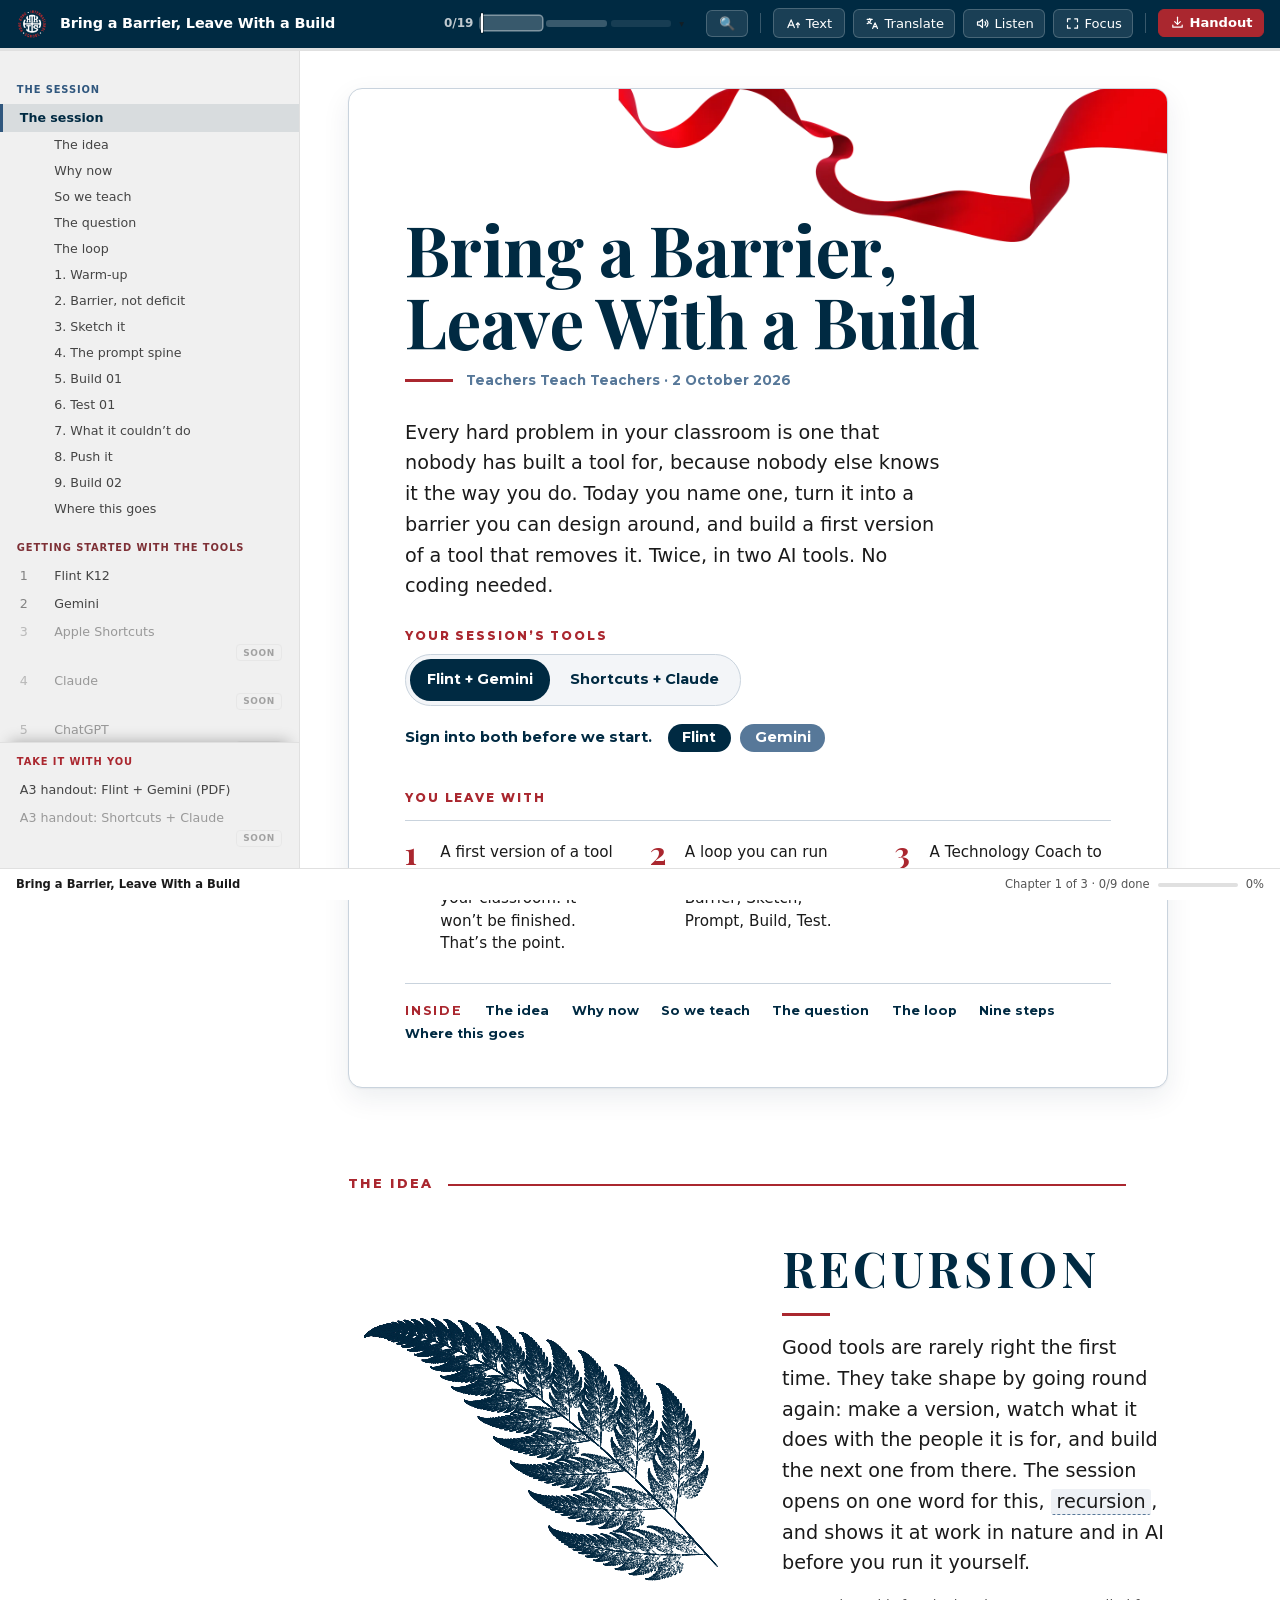
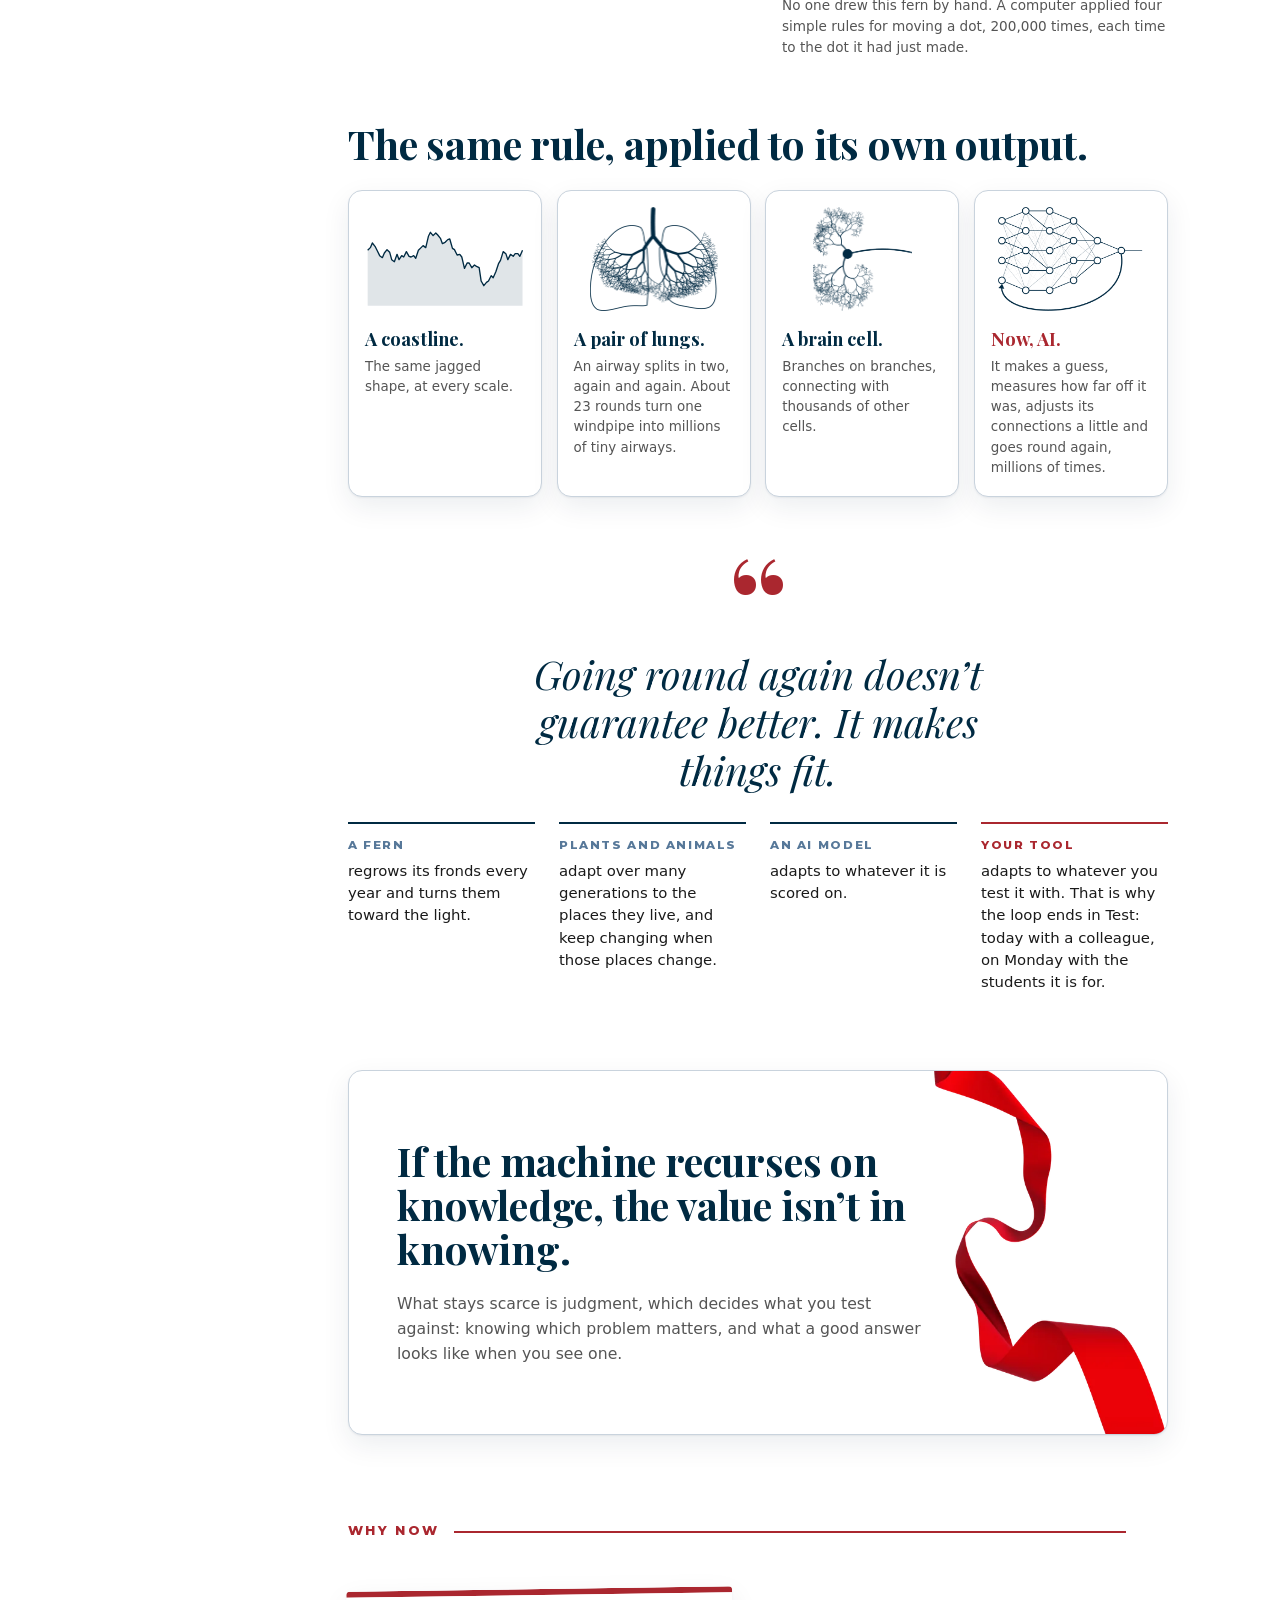
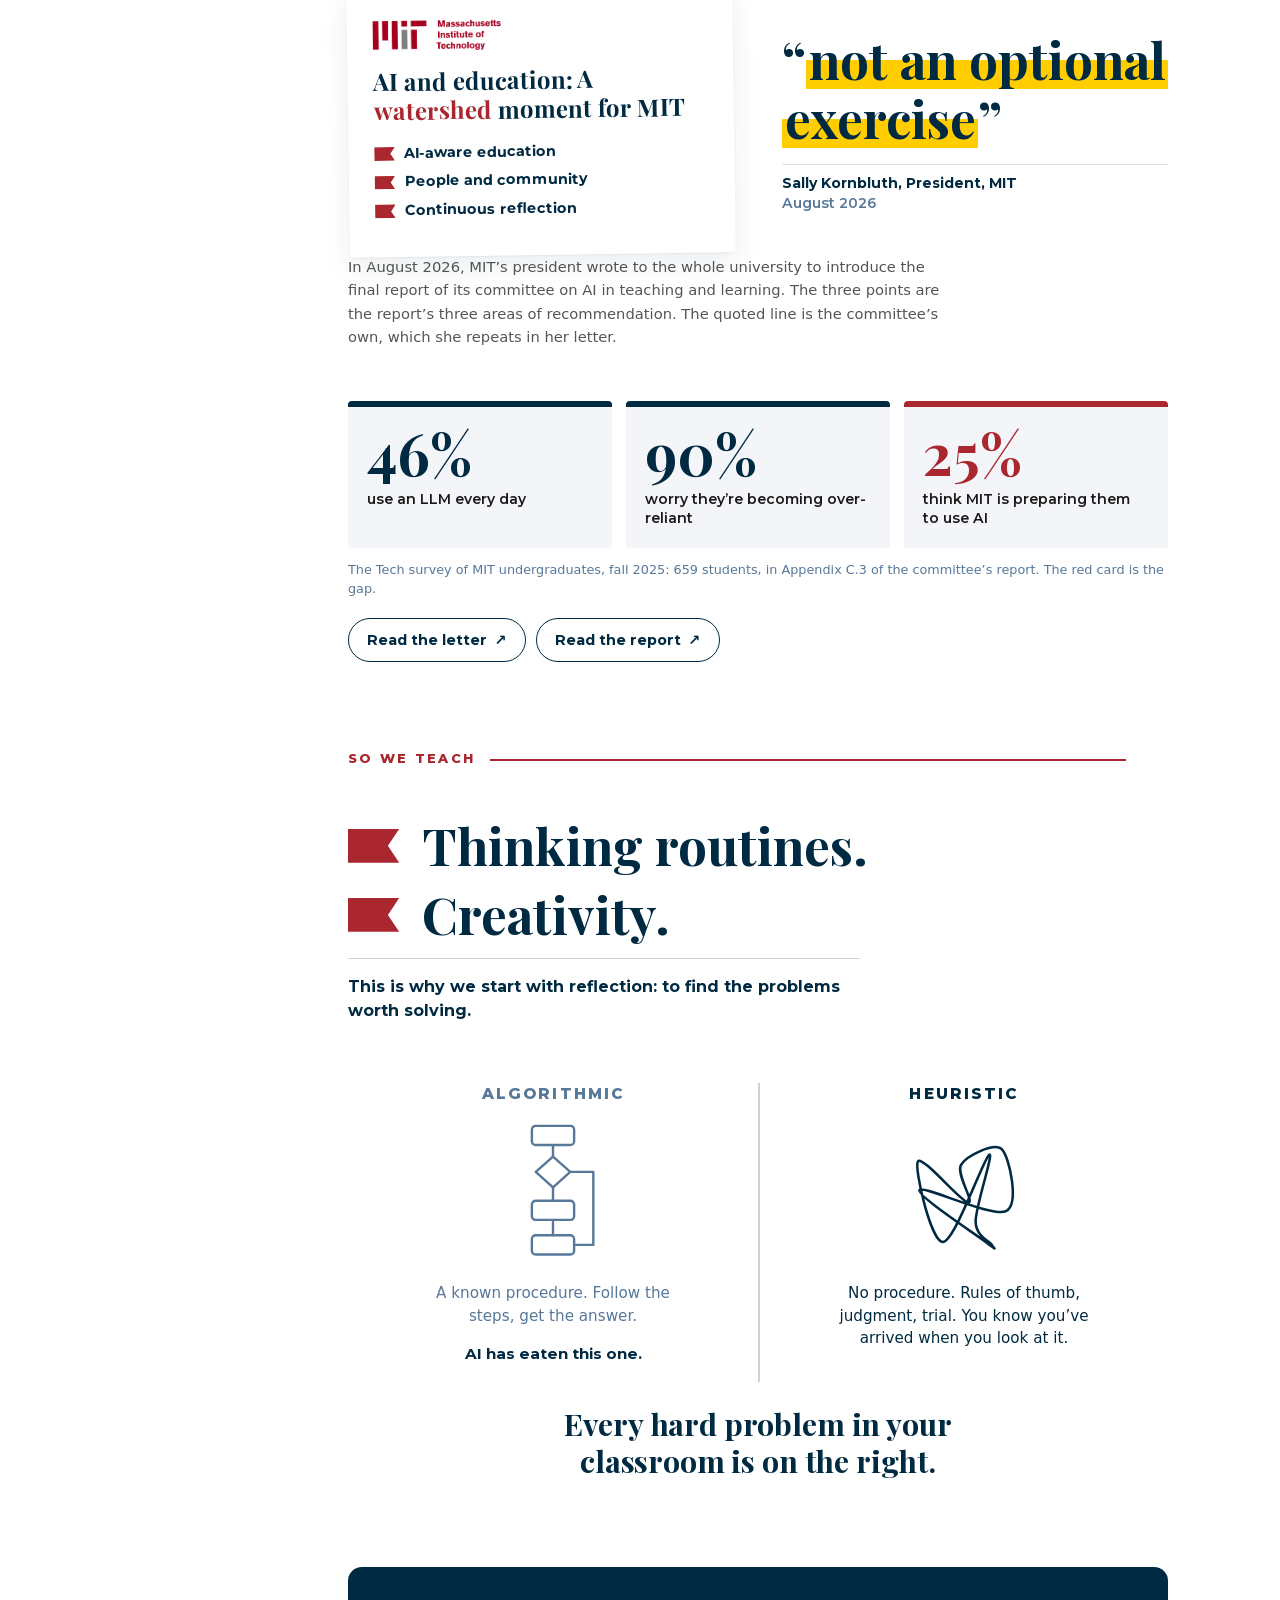
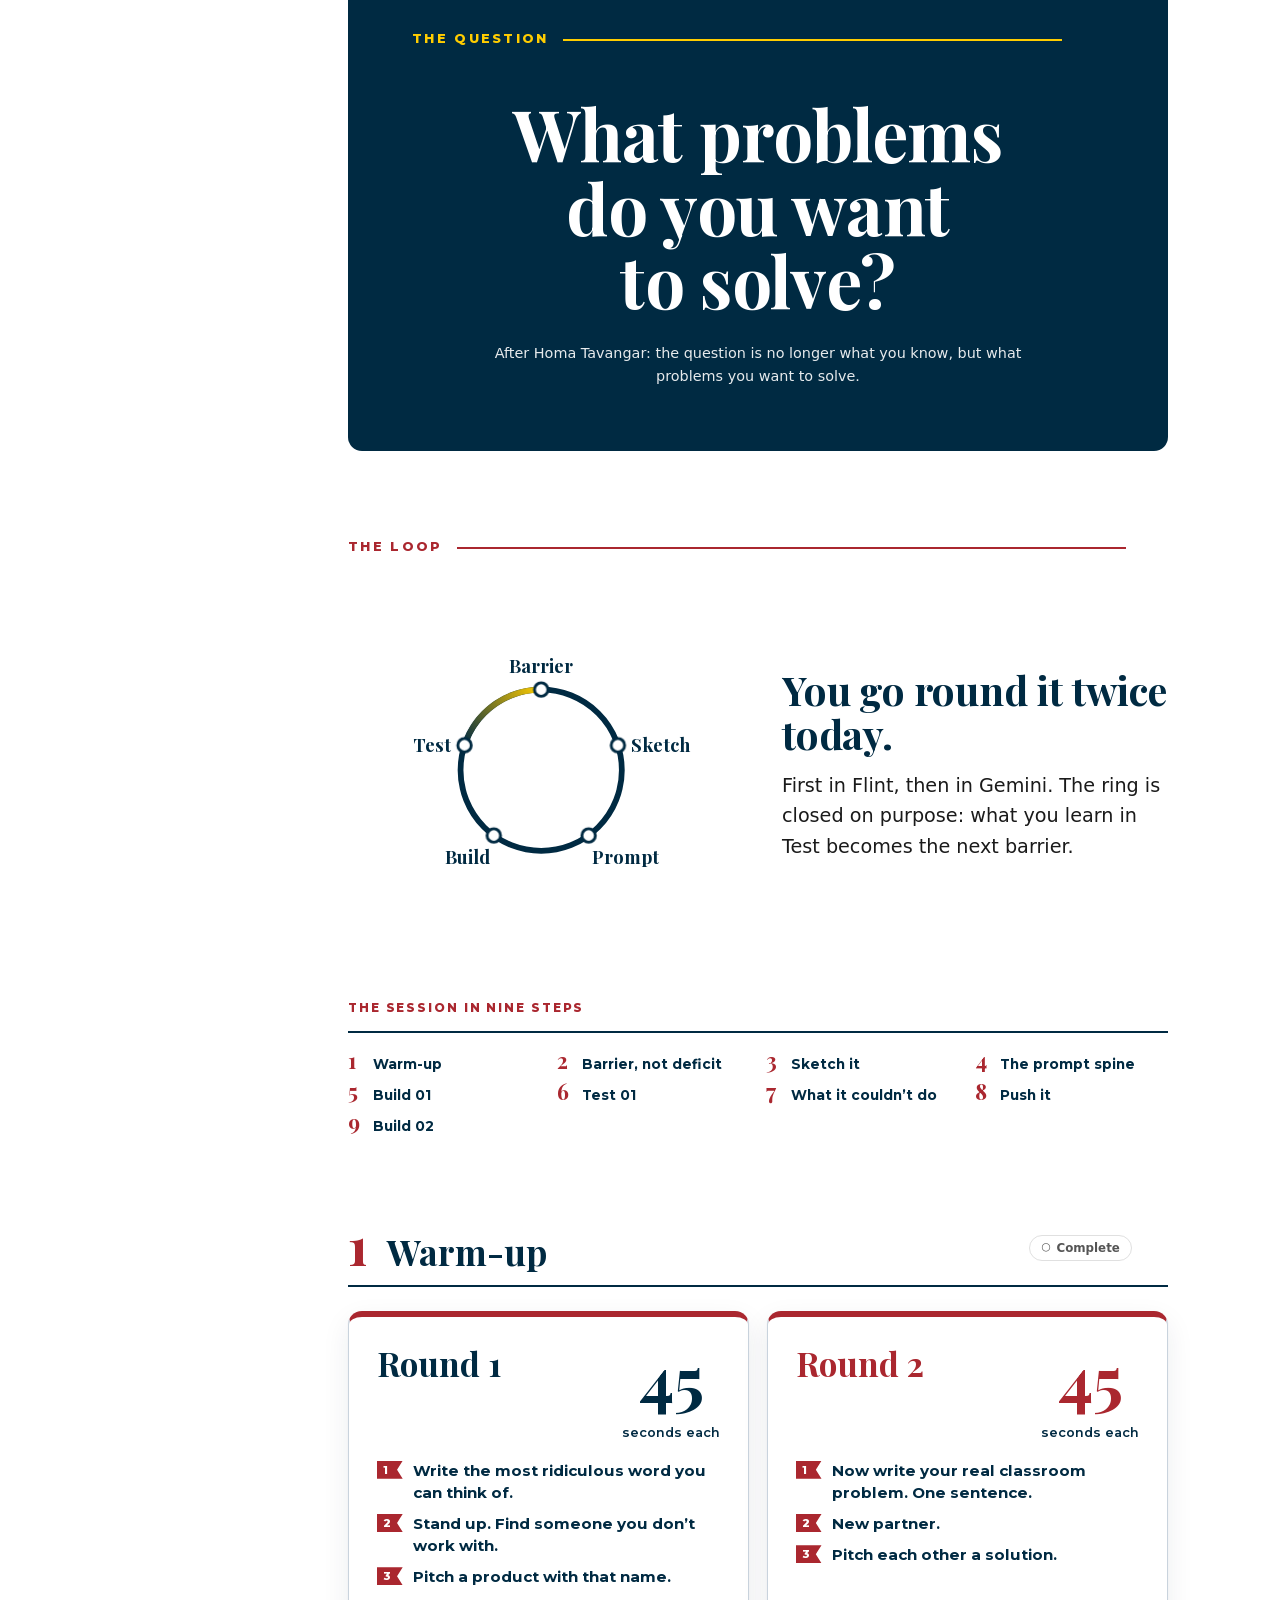
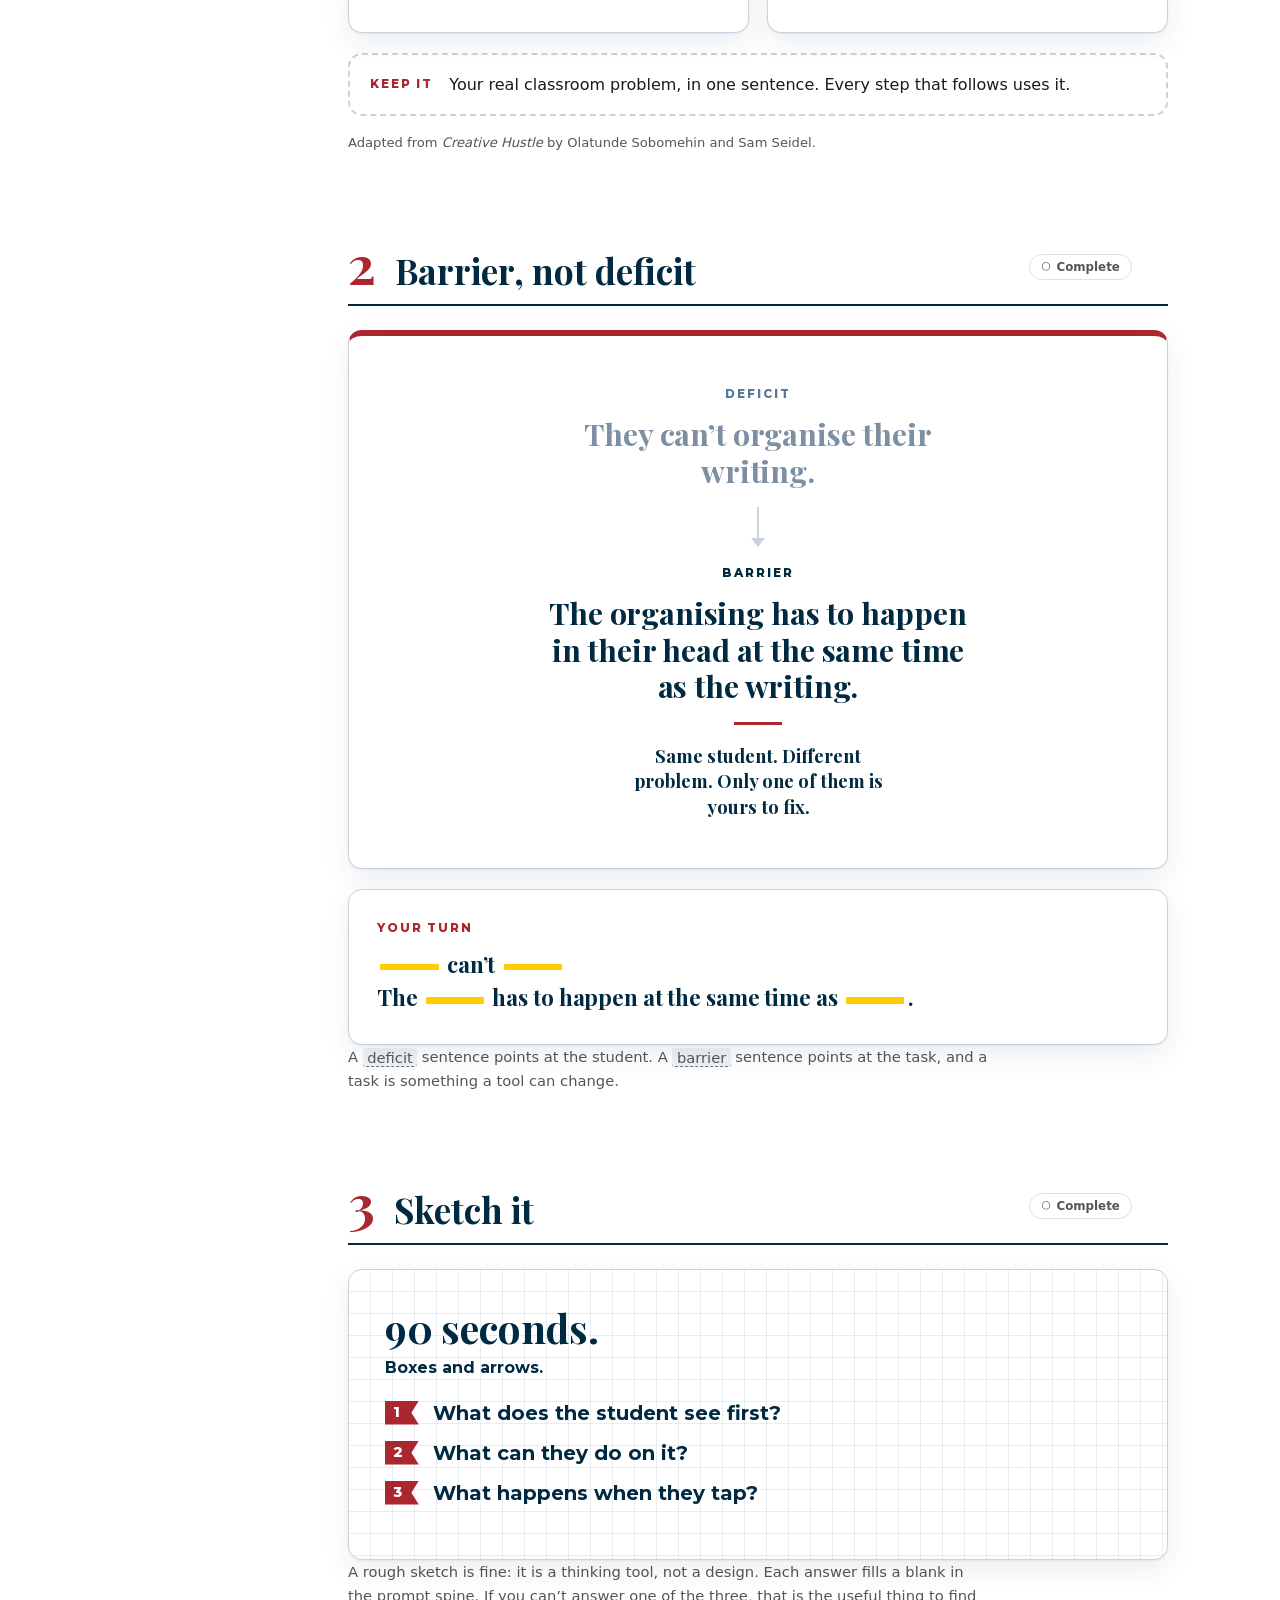
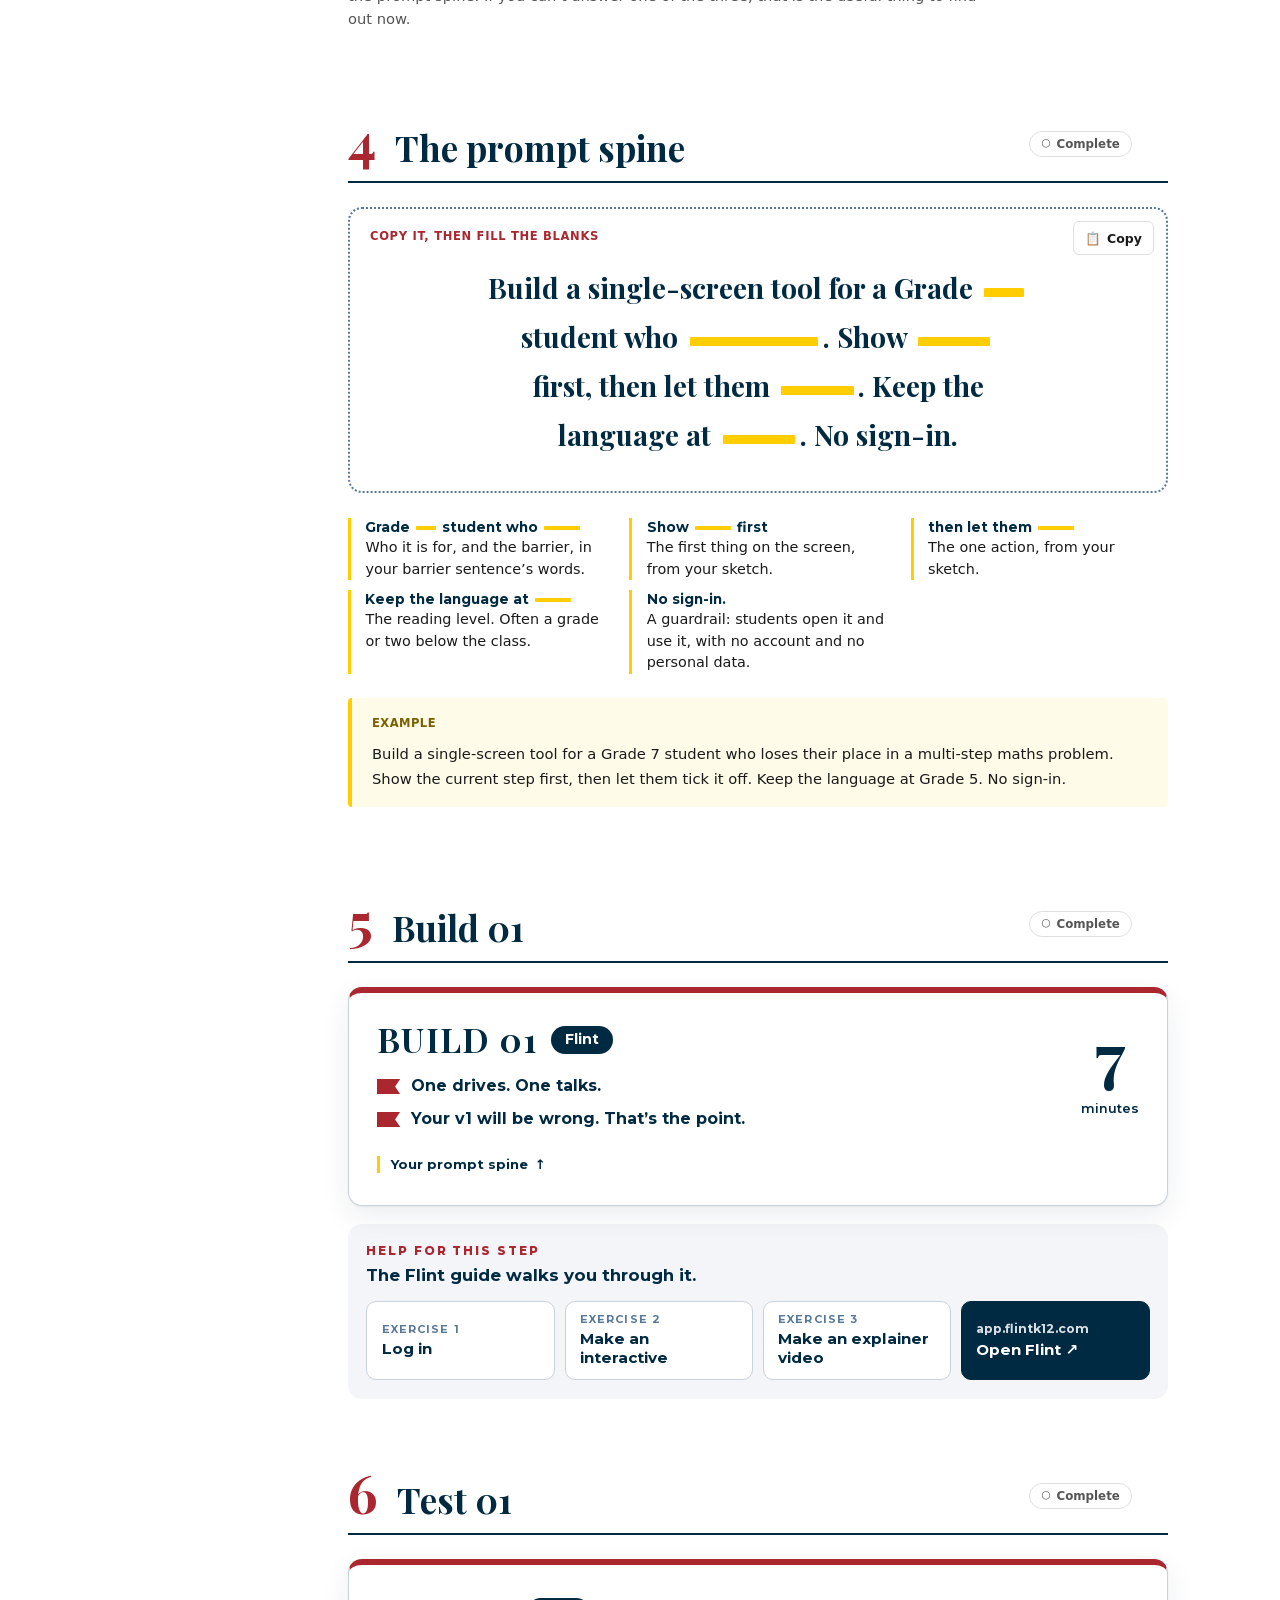
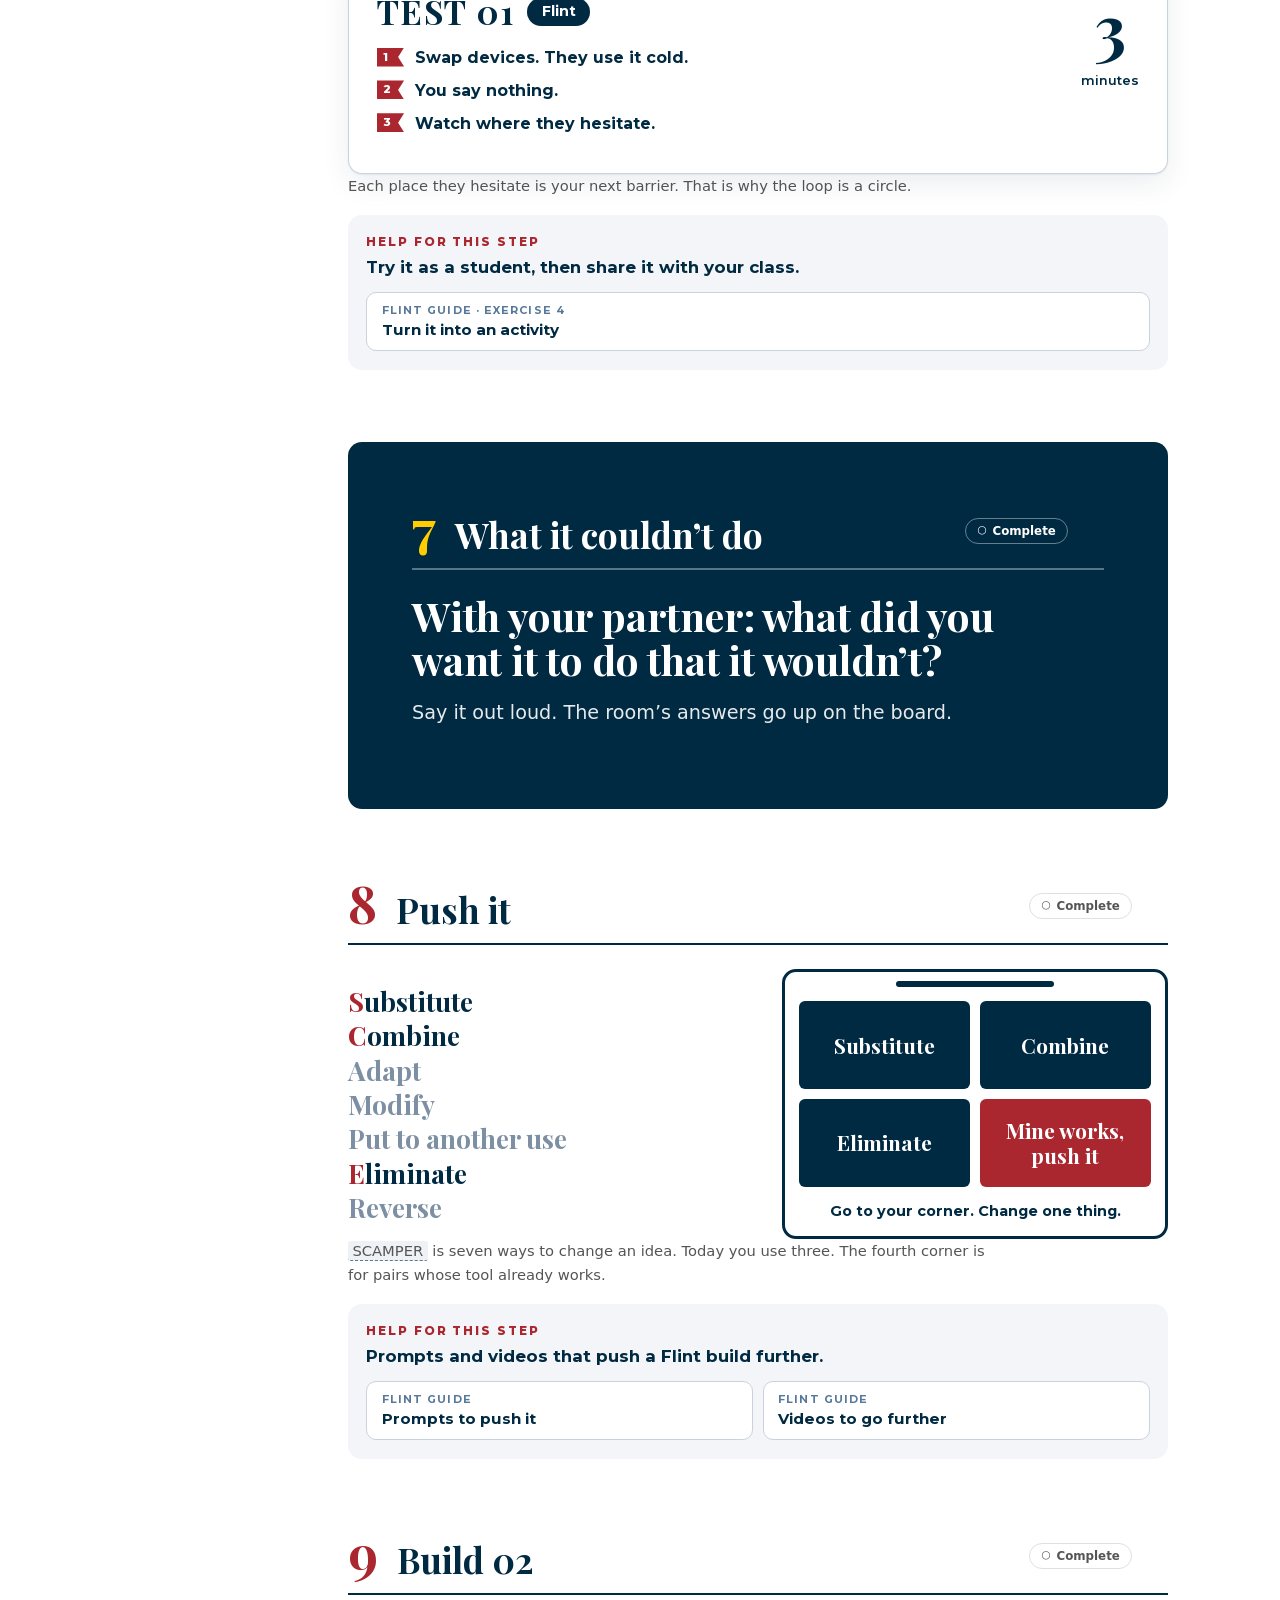
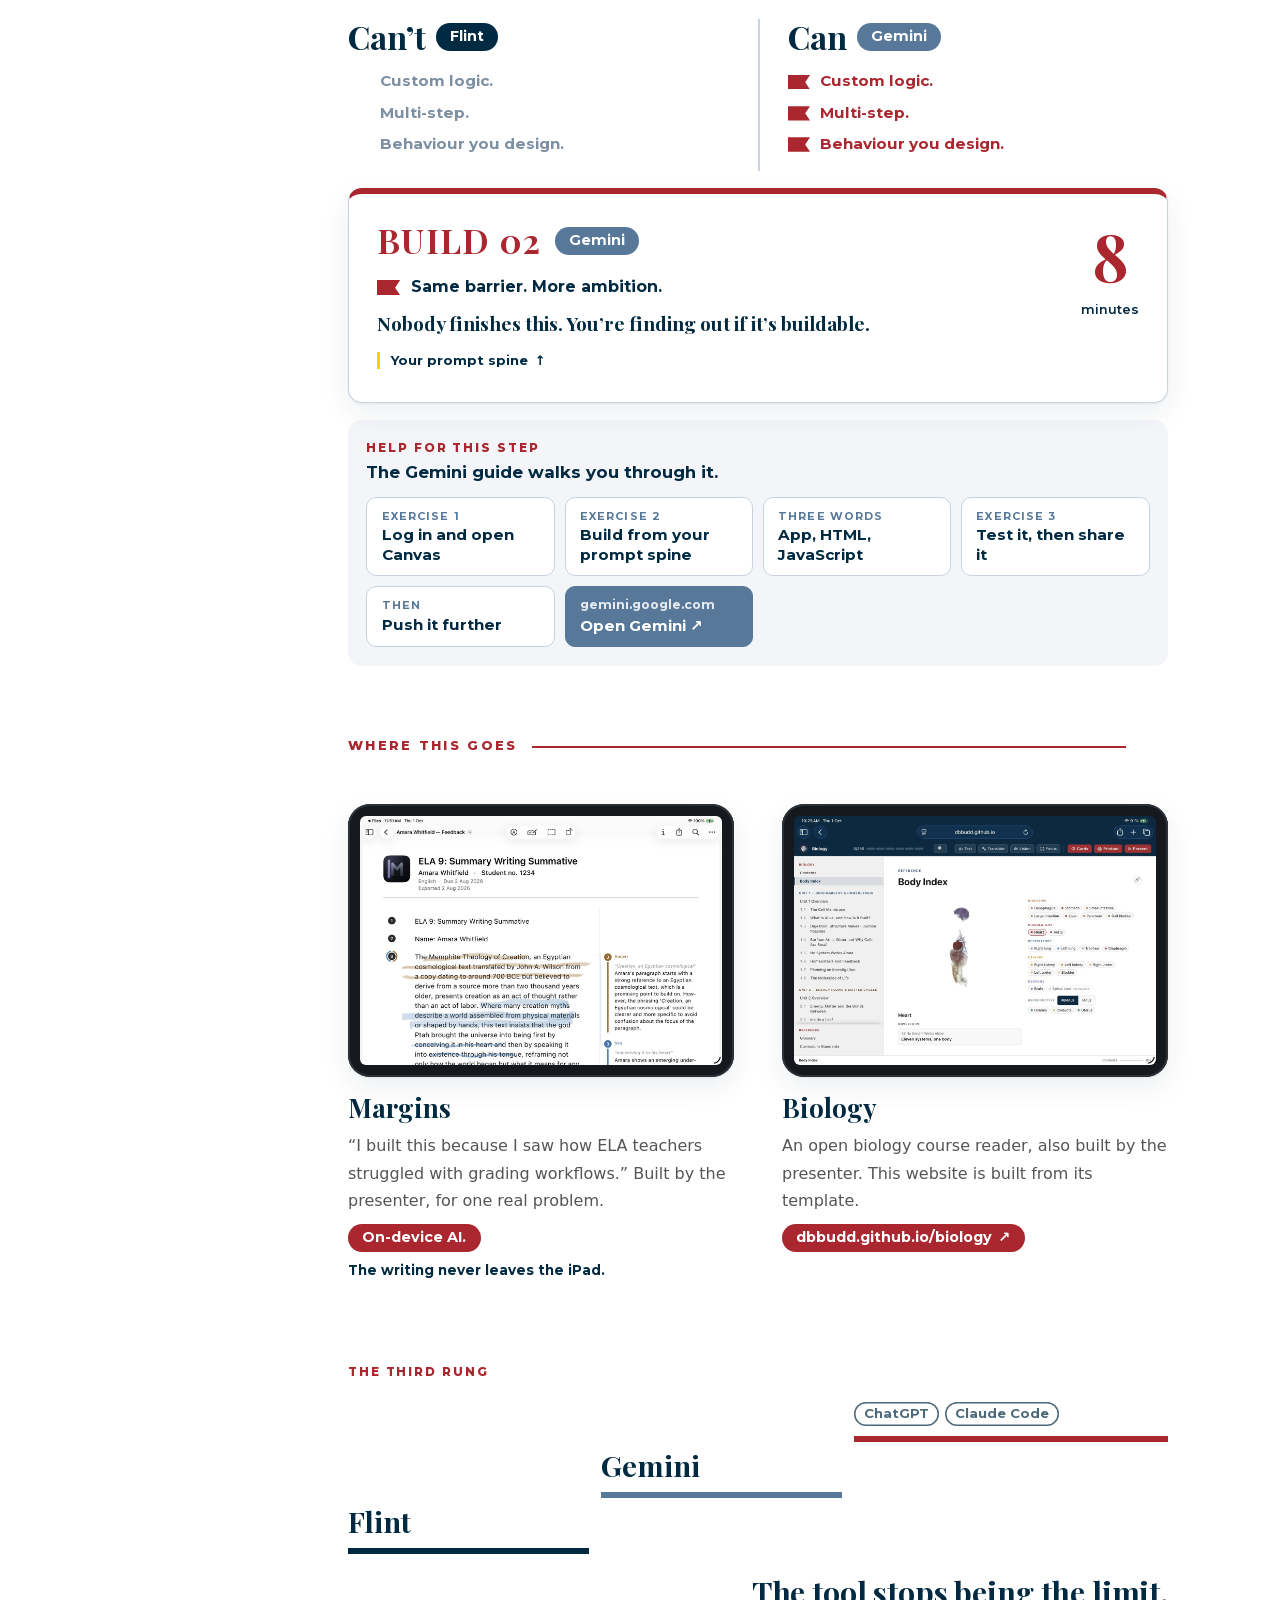
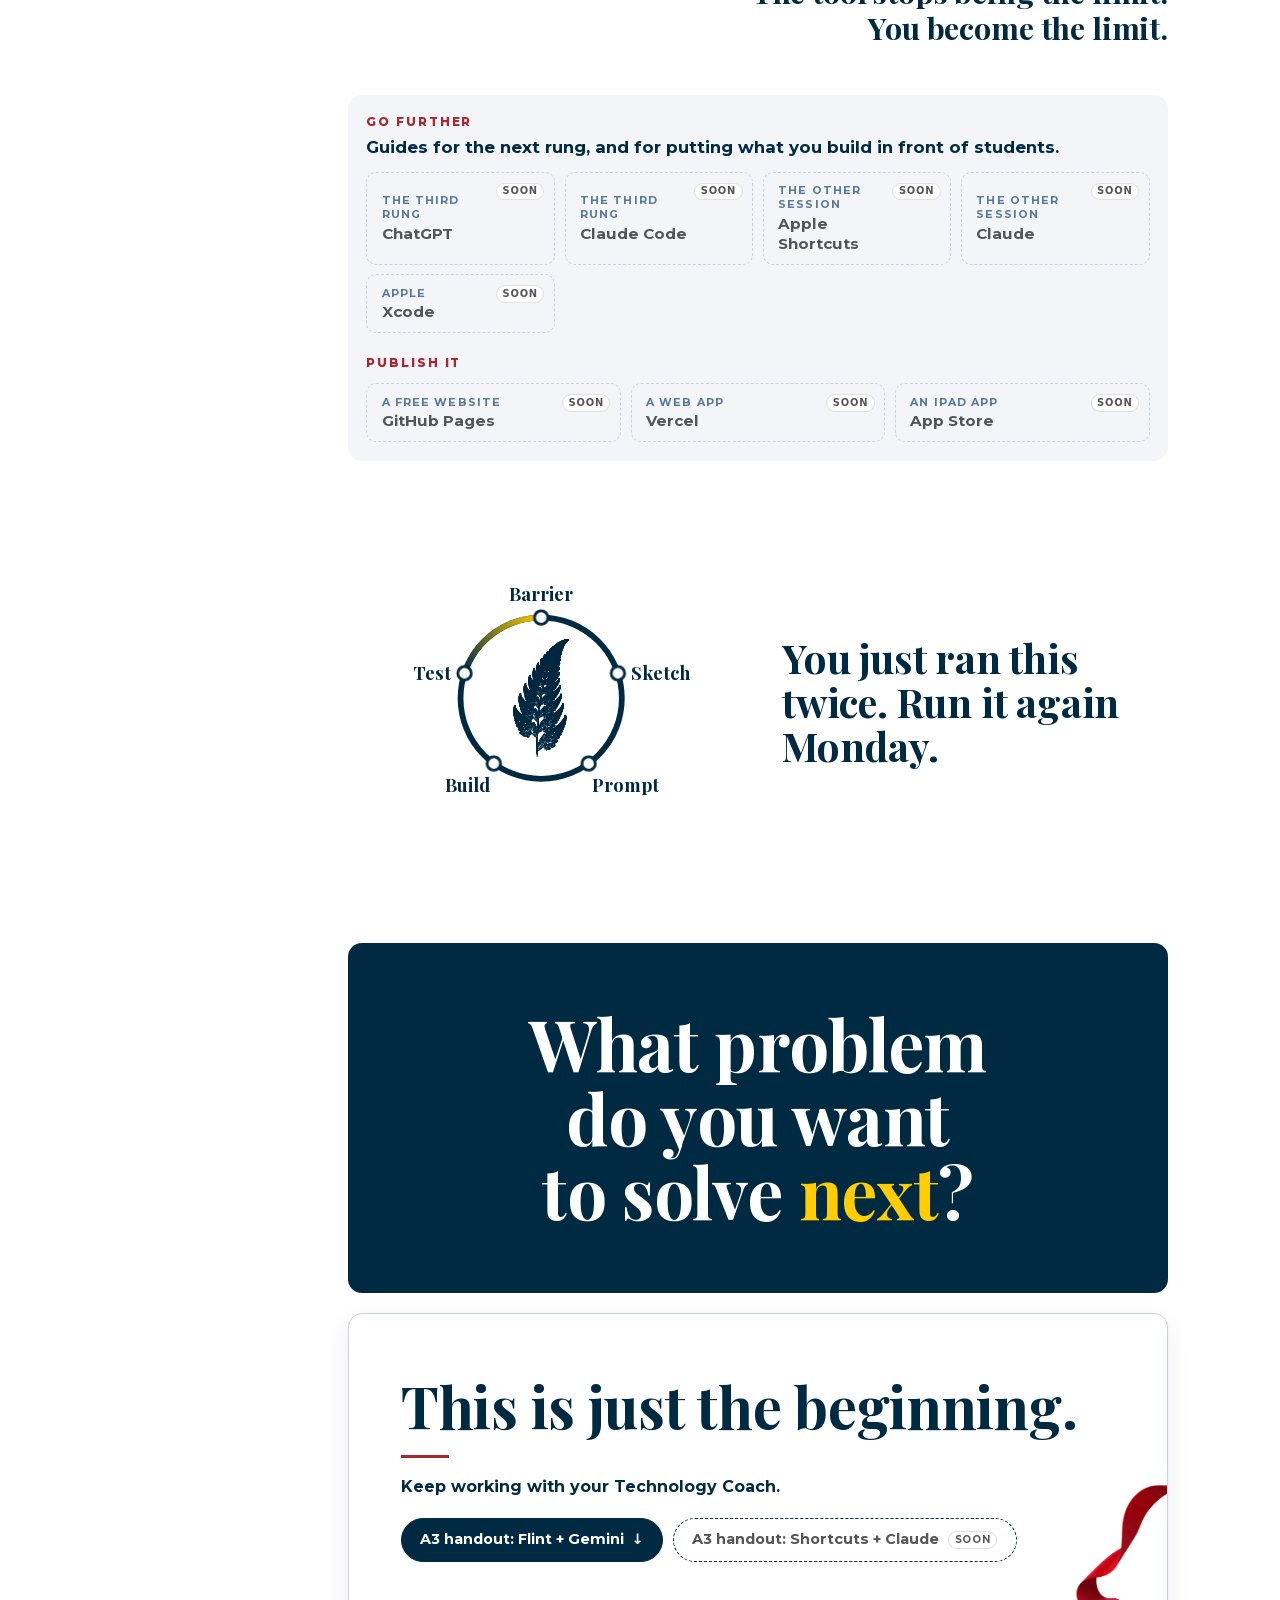
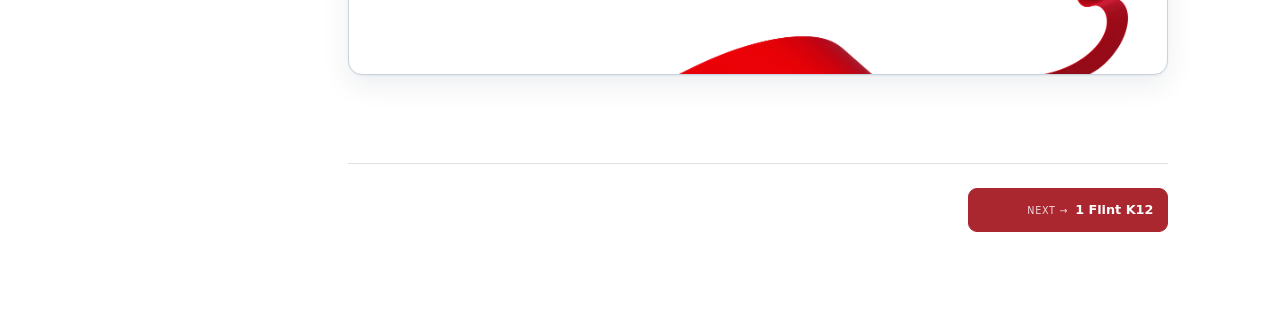
==== commit e20cbcb7: "updates" ====
--- a/index.html
+++ b/index.html
@@ -1,14 +1,16 @@
 <!doctype html>
-<html lang="en" data-theme="light">
+<html lang="en" data-theme="light" data-tools="flint-gemini">
 <head>
 <meta charset="UTF-8">
 <meta name="viewport" content="width=device-width, initial-scale=1.0">
 <title>Bring a Barrier, Leave With a Build — HKIS Teachers Teach Teachers</title>
-<meta name="description" content="The HKIS workshop Bring a Barrier, Leave With a Build: name a barrier in your classroom, then build a first version of a tool that removes it, in Flint and in Gemini.">
+<meta name="description" content="The HKIS workshop Bring a Barrier, Leave With a Build: name a barrier in your classroom, then build a first version of a tool that removes it, in two AI tools.">
 <link rel="stylesheet" href="assets/course.css?v=1">
 <link rel="stylesheet" href="assets/workshop.css?v=1">
 <link rel="stylesheet" href="assets/magazine.css?v=1">
 <script>if('scrollRestoration' in history)history.scrollRestoration='manual';</script>
+<!-- The reader's pair of tools, before the page draws, so the other pair's version never flashes up (workshop.js does the rest) -->
+<script>try{var t=new URLSearchParams(location.search).get('tools')||localStorage.getItem('vibe_tools');if(t==='flint-gemini'||t==='shortcuts-claude')document.documentElement.setAttribute('data-tools',t);}catch(e){}</script>
 </head>
 <body data-root="" data-chapter="session">
 
@@ -16,8 +18,11 @@
     The session, laid out like a magazine. The film's boards are rebuilt in HTML
     and CSS (assets/magazine.css): their words are the presenter's copy, word for
     word, and stay real text so Listen, Translate and Search can use them.
-    The steps that use a tool link to its guide (flint.html, gemini.html), which
-    is where the how-to lives.
+    The steps that use a tool link to its guide, which is where the how-to lives.
+    The session runs with Flint + Gemini or with Shortcuts + Claude: anything that
+    names a tool comes in two versions, marked data-for="flint-gemini" and
+    data-for="shortcuts-claude", and only the reader's pair is shown (workshop.js,
+    workshop.css). The cover has the switch; ?tools=shortcuts-claude opens that pair.
 -->
 <main class="main mag" role="main">
 
@@ -25,10 +30,27 @@
     <section id="overview" class="card cover">
         <img class="ribbon" src="images/mag/ribbon-cover.webp" alt="" aria-hidden="true">
         <h1>Bring a Barrier, <br>Leave With a Build</h1>
-        <p class="cover-line">Teachers Teach Teachers · 2 October 2026</p>
+        <p class="cover-line" data-for="flint-gemini">Teachers Teach Teachers · 2 October 2026</p>
+        <p class="cover-line" data-for="shortcuts-claude">Teachers Teach Teachers</p>
         <p class="dek">Every hard problem in your classroom is one that nobody has built a tool for, because nobody else knows it the way you do. Today you name one, turn it into a barrier you can design around, and build a first version of a tool that removes it. Twice, in two AI tools. No coding needed.</p>
 
-        <div class="signin">
+        <div class="tools" role="group" aria-labelledby="tools-k">
+            <p class="kicker" id="tools-k">Your session’s tools</p>
+            <div class="tools-switch">
+                <button type="button" data-set-tools="flint-gemini" aria-pressed="true">Flint + Gemini</button>
+                <button type="button" data-set-tools="shortcuts-claude" aria-pressed="false">Shortcuts + Claude</button>
+            </div>
+            <span class="sr-only" role="status" id="tools-live"></span>
+        </div>
+
+        <div class="signin" data-for="shortcuts-claude">
+            <p>Open Shortcuts and the Claude app before we start, and sign in to Claude.</p>
+            <ul class="pills">
+                <li><a class="pill" href="shortcuts.html#describe">Shortcuts<span class="sr-only">: how to start</span></a></li>
+                <li><a class="pill pill-r2" href="claude.html#log-in">Claude<span class="sr-only">: how to sign in</span></a></li>
+            </ul>
+        </div>
+        <div class="signin" data-for="flint-gemini">
             <p>Sign into both before we start.</p>
             <ul class="pills">
                 <li><a class="pill pill-flint" href="flint.html#log-in">Flint<span class="sr-only">: how to sign in</span></a></li>
@@ -231,7 +253,8 @@
             </div>
             <div>
                 <p class="d-l">You go round it twice today.</p>
-                <p class="dek">First in Flint, then in Gemini. The ring is closed on purpose: what you learn in Test becomes the next barrier.</p>
+                <p class="dek" data-for="flint-gemini">First in Flint, then in Gemini. The ring is closed on purpose: what you learn in Test becomes the next barrier.</p>
+                <p class="dek" data-for="shortcuts-claude">First in Shortcuts, then in Claude. The ring is closed on purpose: what you learn in Test becomes the next barrier.</p>
             </div>
         </div>
 
@@ -355,7 +378,8 @@
 
         <div class="board work">
             <div>
-                <p class="board-t caps">Build 01 <span class="pill pill-flint">Flint</span></p>
+                <p class="board-t caps" data-for="flint-gemini">Build 01 <span class="pill pill-flint">Flint</span></p>
+                <p class="board-t caps" data-for="shortcuts-claude">Build 01 <span class="pill">Shortcuts</span></p>
                 <ul class="tabs">
                     <li>One drives. One talks.</li>
                     <li>Your v1 will be wrong. That’s the point.</li>
@@ -365,7 +389,7 @@
             <p class="time"><span class="big-n">7</span> minutes</p>
         </div>
 
-        <div class="support support-flint">
+        <div class="support support-flint" data-for="flint-gemini">
             <p class="kicker">Help for this step</p>
             <p class="support-t">The Flint guide walks you through it.</p>
             <ul class="support-links">
@@ -375,6 +399,14 @@
                 <li class="sl-go"><a href="https://app.flintk12.com" target="_blank" rel="noopener noreferrer"><span class="sl-k">app.flintk12.com</span><span class="sl-t">Open Flint <span aria-hidden="true">↗</span></span></a></li>
             </ul>
         </div>
+        <div class="support" data-for="shortcuts-claude">
+            <p class="kicker">Help for this step</p>
+            <p class="support-t">Describe it, and Shortcuts builds it. Then make it yours.</p>
+            <ul class="support-links">
+                <li><a href="shortcuts.html#describe"><span class="sl-k">Exercise 1</span><span class="sl-t">Describe your shortcut</span></a></li>
+                <li><a href="shortcuts.html#tweak"><span class="sl-k">Exercise 2</span><span class="sl-t">Check it, and tweak it</span></a></li>
+            </ul>
+        </div>
     </section>
 
     <!-- ===== 6. TEST 01 (B16) ===== -->
@@ -383,7 +415,8 @@
 
         <div class="board work">
             <div>
-                <p class="board-t caps">Test 01 <span class="pill pill-flint">Flint</span></p>
+                <p class="board-t caps" data-for="flint-gemini">Test 01 <span class="pill pill-flint">Flint</span></p>
+                <p class="board-t caps" data-for="shortcuts-claude">Test 01 <span class="pill">Shortcuts</span></p>
                 <ol class="tabs tabs-n">
                     <li>Swap devices. They use it cold.</li>
                     <li>You say nothing.</li>
@@ -394,11 +427,19 @@
         </div>
         <p class="aside">Each place they hesitate is your next barrier. That is why the loop is a circle.</p>
 
-        <div class="support support-flint">
+        <div class="support support-flint" data-for="flint-gemini">
             <p class="kicker">Help for this step</p>
             <p class="support-t">Try it as a student, then share it with your class.</p>
             <ul class="support-links">
                 <li><a href="flint.html#share"><span class="sl-k">Flint guide · Exercise 4</span><span class="sl-t">Turn it into an activity</span></a></li>
+            </ul>
+        </div>
+        <div class="support" data-for="shortcuts-claude">
+            <p class="kicker">Help for this step</p>
+            <p class="support-t">Try it yourself first, then share it with a colleague.</p>
+            <ul class="support-links">
+                <li><a href="shortcuts.html#run"><span class="sl-k">Shortcuts guide · Exercise 3</span><span class="sl-t">Run it on a transcript</span></a></li>
+                <li><a href="shortcuts.html#share"><span class="sl-k">Shortcuts guide · Exercise 5</span><span class="sl-t">Share it</span></a></li>
             </ul>
         </div>
     </section>
@@ -437,12 +478,20 @@
         </div>
         <p class="aside"><span class="term">SCAMPER</span> is seven ways to change an idea. Today you use three. The fourth corner is for pairs whose tool already works.</p>
 
-        <div class="support support-flint">
+        <div class="support support-flint" data-for="flint-gemini">
             <p class="kicker">Help for this step</p>
             <p class="support-t">Prompts and videos that push a Flint build further.</p>
             <ul class="support-links">
                 <li><a href="flint.html#share"><span class="sl-k">Flint guide</span><span class="sl-t">Prompts to push it</span></a></li>
                 <li><a href="flint.html#further"><span class="sl-k">Flint guide</span><span class="sl-t">Videos to go further</span></a></li>
+            </ul>
+        </div>
+        <div class="support" data-for="shortcuts-claude">
+            <p class="kicker">Help for this step</p>
+            <p class="support-t">Change one thing by describing it, then check what changed.</p>
+            <ul class="support-links">
+                <li><a href="shortcuts.html#change"><span class="sl-k">Shortcuts guide · Exercise 4</span><span class="sl-t">Describe a change</span></a></li>
+                <li><a href="shortcuts.html#further"><span class="sl-k">Shortcuts guide</span><span class="sl-t">Push it further</span></a></li>
             </ul>
         </div>
     </section>
@@ -451,7 +500,7 @@
     <section id="build-02" class="step" data-track>
         <h2><span class="step-n">9<span class="sr-only">.</span></span> Build 02</h2>
 
-        <div class="cancan">
+        <div class="cancan" data-for="flint-gemini">
             <div>
                 <p class="cc-t">Can’t <span class="pill pill-flint">Flint</span></p>
                 <ul class="cc-list">
@@ -472,7 +521,8 @@
 
         <div class="board work work-02">
             <div>
-                <p class="board-t caps">Build 02 <span class="pill pill-gemini">Gemini</span></p>
+                <p class="board-t caps" data-for="flint-gemini">Build 02 <span class="pill pill-gemini">Gemini</span></p>
+                <p class="board-t caps" data-for="shortcuts-claude">Build 02 <span class="pill pill-r2">Claude</span></p>
                 <ul class="tabs">
                     <li>Same barrier. More ambition.</li>
                 </ul>
@@ -482,7 +532,7 @@
             <p class="time"><span class="big-n">8</span> minutes</p>
         </div>
 
-        <div class="support support-gemini">
+        <div class="support support-gemini" data-for="flint-gemini">
             <p class="kicker">Help for this step</p>
             <p class="support-t">The Gemini guide walks you through it.</p>
             <ul class="support-links">
@@ -492,6 +542,17 @@
                 <li><a href="gemini.html#share"><span class="sl-k">Exercise 3</span><span class="sl-t">Test it, then share it</span></a></li>
                 <li><a href="gemini.html#further"><span class="sl-k">Then</span><span class="sl-t">Push it further</span></a></li>
                 <li class="sl-go"><a href="https://gemini.google.com" target="_blank" rel="noopener noreferrer"><span class="sl-k">gemini.google.com</span><span class="sl-t">Open Gemini <span aria-hidden="true">↗</span></span></a></li>
+            </ul>
+        </div>
+        <div class="support support-r2" data-for="shortcuts-claude">
+            <p class="kicker">Help for this step</p>
+            <p class="support-t">The Claude guide walks you through it.</p>
+            <ul class="support-links">
+                <li><a href="claude.html#log-in"><span class="sl-k">Exercise 1</span><span class="sl-t">Get the app and sign in</span></a></li>
+                <li><a href="claude.html#build"><span class="sl-k">Exercise 2</span><span class="sl-t">Build from your prompt spine</span></a></li>
+                <li><a href="claude.html#share"><span class="sl-k">Exercise 3</span><span class="sl-t">Test it, then share it</span></a></li>
+                <li><a href="claude.html#further"><span class="sl-k">Then</span><span class="sl-t">Push it further</span></a></li>
+                <li class="sl-go"><a href="https://claude.com/download" target="_blank" rel="noopener noreferrer"><span class="sl-k">claude.com/download</span><span class="sl-t">Get the Claude app <span aria-hidden="true">↗</span></span></a></li>
             </ul>
         </div>
     </section>
@@ -522,12 +583,42 @@
         </div>
 
         <p class="kicker rungs-k">The third rung</p>
-        <ol class="rungs">
-            <li>Flint</li>
-            <li>Gemini</li>
-            <li><span class="pill">ChatGPT</span> <span class="pill">Claude Code</span></li>
+        <ol class="rungs" data-for="flint-gemini">
+            <li><a href="flint.html">Flint</a></li>
+            <li><a href="gemini.html">Gemini</a></li>
+            <li><a class="pill" href="chatgpt.html">ChatGPT</a> <a class="pill" href="claude-code.html">Claude Code</a></li>
+        </ol>
+        <ol class="rungs" data-for="shortcuts-claude">
+            <li><a href="shortcuts.html">Shortcuts</a></li>
+            <li><a href="claude.html">Claude</a></li>
+            <li><a class="pill" href="chatgpt.html">ChatGPT</a> <a class="pill" href="claude-code.html">Claude Code</a></li>
         </ol>
         <p class="d-m rungs-t">The tool stops being the limit. <br>You become the limit.</p>
+
+        <div class="support go-further">
+            <p class="kicker">Go further</p>
+            <p class="support-t">Guides for the next rung, and for putting what you build in front of students.</p>
+            <ul class="support-links" data-for="flint-gemini">
+                <li><a href="chatgpt.html"><span class="sl-k">The third rung</span><span class="sl-t">ChatGPT</span></a></li>
+                <li><a href="claude-code.html"><span class="sl-k">The third rung</span><span class="sl-t">Claude Code</span></a></li>
+                <li><a href="shortcuts.html"><span class="sl-k">The other session</span><span class="sl-t">Apple Shortcuts</span></a></li>
+                <li><a href="claude.html"><span class="sl-k">The other session</span><span class="sl-t">Claude</span></a></li>
+                <li><a href="xcode.html"><span class="sl-k">Apple</span><span class="sl-t">Xcode</span></a></li>
+            </ul>
+            <ul class="support-links" data-for="shortcuts-claude">
+                <li><a href="chatgpt.html"><span class="sl-k">The third rung</span><span class="sl-t">ChatGPT</span></a></li>
+                <li><a href="claude-code.html"><span class="sl-k">The third rung</span><span class="sl-t">Claude Code</span></a></li>
+                <li><a href="flint.html"><span class="sl-k">The other session</span><span class="sl-t">Flint K12</span></a></li>
+                <li><a href="gemini.html"><span class="sl-k">The other session</span><span class="sl-t">Gemini</span></a></li>
+                <li><a href="xcode.html"><span class="sl-k">Apple</span><span class="sl-t">Xcode</span></a></li>
+            </ul>
+            <p class="kicker go-k">Publish it</p>
+            <ul class="support-links">
+                <li><a href="github-pages.html"><span class="sl-k">A free website</span><span class="sl-t">GitHub Pages</span></a></li>
+                <li><a href="vercel.html"><span class="sl-k">A web app</span><span class="sl-t">Vercel</span></a></li>
+                <li><a href="app-store.html"><span class="sl-k">An iPad app</span><span class="sl-t">App Store</span></a></li>
+            </ul>
+        </div>
 
         <div class="again">
             <div class="loop" data-loop>
@@ -571,8 +662,8 @@
             <p class="d-xl">This is just the beginning.</p>
             <span class="rule"></span>
             <p class="close-t">Keep working with your Technology Coach.</p>
-            <ul class="btn-row">
-                <li><a class="m-btn solid" href="handout/Bring-a-Barrier-handout-A3.pdf" download>Download the A3 handout <span aria-hidden="true">↓</span></a></li>
+            <ul class="btn-row" data-handouts>
+                <li><a class="m-btn solid" href="handout/Bring-a-Barrier-handout-A3.pdf" download>A3 handout: Flint + Gemini <span aria-hidden="true">↓</span></a></li>
             </ul>
         </div>
     </section>
--- a/assets/workshop.css
+++ b/assets/workshop.css
@@ -14,7 +14,7 @@
 
 /* ===== PROMPT CARDS ===== */
 .prompt-card {
-    position: relative;
+    position: relative; container: prompt / inline-size;
     margin: 1.25rem 0;
     padding: 1rem 1.25rem 1rem 1.25rem;
     border-left: 4px solid var(--red);
@@ -29,6 +29,14 @@
 }
 [data-theme="dark"] .prompt-card .prompt-label { color: var(--yellow); }
 .prompt-card .prompt-text { margin: 0; padding-right: 5.5rem; font-size: 1rem; line-height: 1.6; }
+/* A long label wraps before the Copy button instead of running under it */
+.prompt-card .prompt-label { padding-right: 5.5rem; }
+/* On a narrow card (a phone, or large text) the Copy button moves under the prompt, so the
+   label and the prompt can use the card's full width */
+@container prompt (max-width: 30rem) {
+    .prompt-card .prompt-label, .prompt-card .prompt-text { padding-right: 0; }
+    .prompt-card .prompt-copy { position: static; margin-top: 0.75rem; }
+}
 .prompt-card .prompt-note { margin: 0.5rem 0 0; font-size: 0.82rem; color: var(--text-secondary); }
 .prompt-copy {
     position: absolute; top: 0.75rem; right: 0.75rem;
@@ -55,7 +63,7 @@
    The markers sit on the buttons to press, and match the numbers in the
    list of steps beside them. They are decoration for sighted readers: the
    steps carry the same instructions as text, and the image has alt text. */
-figure.marked .marked-wrap { position: relative; }
+figure.marked .marked-wrap { position: relative; container-type: inline-size; }
 figure.marked .marked-wrap img { display: block; width: 100%; height: auto; border: 1px solid var(--border); border-radius: 10px; background: #fff; }
 figure.marked .marker {
     position: absolute; transform: translate(-50%, -50%);
@@ -66,6 +74,13 @@
     box-shadow: 0 1px 4px rgba(0, 0, 0, 0.35);
     pointer-events: none;
 }
+/* On a narrow screen a marker never grows past a small share of the picture's width, so
+   markers on buttons that sit close together, like the actions in a shortcut, never cover
+   each other. On a wide screen nothing changes: the rem size is the smaller one. */
+figure.marked .marker { width: min(1.9rem, 6.5cqi); height: min(1.9rem, 6.5cqi); font-size: min(0.85rem, 3cqi); }
+/* A tall screenshot (a phone, or a narrow window) at a width that keeps it on one screen.
+   <figure class="shot marked portrait"> — the markers stay on their buttons. */
+figure.shot.portrait .marked-wrap, figure.shot.portrait > img { max-width: 22rem; margin-inline: auto; }
 
 ol.steps { list-style: none; counter-reset: step; padding-left: 0; margin: 1rem 0 1.5rem; }
 ol.steps > li {
@@ -99,6 +114,86 @@
    the dark theme keeps the template's colour, which already passes. */
 :root:not([data-theme="dark"]) .video-meta .video-note,
 :root:not([data-theme="dark"]) .callout-example::before { color: #7a6000; }
+
+/* ===== LARGE TEXT ON A SMALL SCREEN =====
+   At the largest text size on a phone, a heading and its Complete button can no longer
+   share a row, and a long web address no longer fits on a line. They wrap instead of
+   running off the page: the button drops under the heading, and an address breaks where
+   it must. At normal sizes nothing here changes how a page looks. */
+.section-head { flex-wrap: wrap; row-gap: 0.4rem; }
+.section-head > h2 { flex: 1 1 12rem; }
+.main h1, .main h2, .main h3 { overflow-wrap: break-word; hyphens: auto; }
+.main p, .main li, .main td, .main figcaption { overflow-wrap: break-word; }
+.main a { overflow-wrap: anywhere; }
+
+/* A variable inside a prompt, drawn as Shortcuts draws it: a blue token */
+.token {
+    display: inline-block; padding: 0 0.45em; border-radius: 5px; line-height: 1.5;
+    background: rgba(20, 80, 158, 0.1); color: var(--blue); font-weight: 600;
+}
+[data-theme="dark"] .token { background: rgba(111, 168, 220, 0.16); color: #8fbde6; }
+.prompt-card .prompt-text.prompt-long { font-size: 0.95rem; }
+
+/* ===== TOOL PAIRS =====
+   The session runs with Flint + Gemini, or with Shortcuts + Claude (COURSE.tools). Content
+   for one pair carries data-for="flint-gemini" or data-for="shortcuts-claude"; <html
+   data-tools> says which pair the reader chose (workshop.js), and the other pair's content
+   is hidden. Listen and Translate skip hidden content. */
+html[data-tools="flint-gemini"] [data-for="shortcuts-claude"],
+html[data-tools="shortcuts-claude"] [data-for="flint-gemini"] { display: none !important; }
+
+/* ===== THE HANDOUT MENU (toolbar, course.js) ===== */
+.ho-wrap { position: relative; }
+.ho-panel {
+    position: absolute; top: calc(100% + 8px); right: 0; z-index: 300; width: 280px; padding: 0.55rem;
+    border: 1px solid var(--border); border-radius: 10px; background: var(--bg); box-shadow: 0 8px 32px rgba(0, 0, 0, 0.14);
+}
+.ho-panel[hidden] { display: none; }
+.ho-title { margin: 0.25rem 0.55rem 0.45rem; font-size: 0.68rem; font-weight: 700; letter-spacing: 0.08em; text-transform: uppercase; color: var(--text-secondary); }
+.ho-item {
+    display: flex; align-items: center; justify-content: space-between; gap: 0.75rem;
+    padding: 0.6rem 0.65rem; border-radius: 8px; color: var(--text); font-size: 0.9rem; font-weight: 600; text-decoration: none;
+}
+a.ho-item:hover, a.ho-item:focus-visible { background: var(--bg-nav-hover); color: var(--text); text-decoration: none; }
+a.ho-item:focus-visible { outline: 2px solid var(--blue); outline-offset: -2px; }
+.ho-kind { flex: none; font-size: 0.7rem; font-weight: 600; color: var(--text-secondary); }
+.ho-item.current .ho-name::after { content: " · your session"; font-weight: 500; color: var(--text-secondary); }
+.ho-soon { color: var(--text-secondary); cursor: default; }
+.ho-soon .soon-badge { margin-left: 0; }
+@media print { .ho-wrap { display: none !important; } }
+
+/* ===== SOON: a link to a page that is not open yet (workshop.js) ===== */
+a.is-soon, a.is-soon:hover { cursor: default; text-decoration: none; }
+.soon-badge {
+    display: inline-block; margin-left: 0.45em; padding: 0.2em 0.55em; vertical-align: middle;
+    border: 1px solid var(--border); border-radius: 999px; background: var(--bg);
+    font-size: 0.62rem; font-weight: 700; line-height: 1.2; letter-spacing: 0.08em; text-transform: uppercase;
+    color: var(--text-secondary);
+}
+
+/* ===== PLACEHOLDERS: content still to come =====
+   A screenshot still to be taken, or a fact still to be checked, looks unfinished on
+   purpose, so it is easy to spot and never mistaken for the real thing. To find every
+   one, search the pages for "shot-todo" and "tbc".
+     <figure class="shot"><div class="shot-todo"><p class="todo-k">Screenshot to come</p>
+       <p class="todo-t">What it will show</p></div><figcaption>…</figcaption></figure>
+     <span class="tbc">TBC</span>   after any statement that still needs checking */
+.shot-todo {
+    display: flex; flex-direction: column; align-items: center; justify-content: center; gap: 0.35rem;
+    aspect-ratio: 16 / 10; max-height: 22rem; margin-inline: auto; padding: 1.5rem; text-align: center;
+    border: 2px dashed var(--border); border-radius: 10px;
+    background: repeating-linear-gradient(-45deg, transparent 0 14px, rgba(87, 120, 153, 0.07) 14px 28px), var(--bg-surface);
+}
+.shot-todo.video-todo { aspect-ratio: 16 / 9; margin-bottom: 0.5rem; }
+.shot-todo .todo-k {
+    margin: 0; font-size: 0.7rem; font-weight: 700; letter-spacing: 0.12em; text-transform: uppercase; color: var(--red);
+}
+[data-theme="dark"] .shot-todo .todo-k { color: var(--light-red); }
+.shot-todo .todo-t { margin: 0; max-width: 30rem; font-size: 0.9rem; line-height: 1.5; color: var(--text-secondary); }
+.tbc {
+    display: inline-block; padding: 0.05em 0.45em; border-radius: 4px; vertical-align: 0.1em;
+    background: var(--yellow); color: #002a42; font-size: 0.7em; font-weight: 700; letter-spacing: 0.06em; line-height: 1.4;
+}
 
 @media print {
     .prompt-copy { display: none; }
--- a/assets/magazine.css
+++ b/assets/magazine.css
@@ -203,7 +203,8 @@
 .mag .m-btn.solid { background: var(--m-ink); color: var(--m-paper); }
 .mag .m-btn.solid:hover { filter: brightness(1.15); }
 .mag .btn-row { display: flex; flex-wrap: wrap; gap: 0.6rem; list-style: none; padding: 0; margin: 1.25rem 0 0; }
-.mag .btn-row > li { margin: 0; }
+.mag .btn-row > li { margin: 0; max-width: 100%; }
+.mag .m-btn { max-width: 100%; flex-wrap: wrap; }   /* at very large text, a long label wraps inside its button */
 
 /* Decorative ribbons: their cut ends always run off the edges of the card they sit in */
 .mag .ribbon { position: absolute; z-index: -1; pointer-events: none; user-select: none; max-width: none; }
@@ -263,6 +264,32 @@
 .mag .issue a { color: var(--m-ink); text-decoration: none; border-bottom: 2px solid transparent; }
 .mag .issue a:hover { border-bottom-color: var(--red); }
 .mag .issue .issue-k { color: var(--m-red-text); letter-spacing: 0.14em; text-transform: uppercase; }
+
+/* The cover's switch between the session's two pairs of tools (workshop.js) */
+.mag .tools { margin: 1.5rem 0 0; }
+.mag .tools .kicker { margin-bottom: 0.5rem; }
+.mag .tools-switch {
+    display: inline-flex; flex-wrap: wrap; gap: 0.25rem; padding: 0.25rem;
+    border: 1.5px solid var(--m-line); border-radius: 1.6rem; background: var(--m-tint);
+}
+.mag .tools-switch button {
+    min-height: 2.6rem; padding: 0.5rem 1.05rem; border: 0; border-radius: 1.3rem;
+    font: 700 0.9rem/1.2 var(--m-label); color: var(--m-ink); background: transparent; cursor: pointer;
+}
+.mag .tools-switch button:hover { background: var(--m-paper); }
+.mag .tools-switch button[aria-pressed="true"] { background: var(--m-navy); color: #fff; }
+[data-theme="dark"] .mag .tools-switch button[aria-pressed="true"] { background: #e8eef4; color: #002a42; }
+.mag .tools ~ .signin { margin-top: 1.1rem; }
+
+/* The second tool of a pair is slate, as Gemini is; the first is navy, as Flint is */
+.mag .pill-r2 { background: var(--m-slate); }
+.mag .support-r2 .sl-go a { background: var(--m-slate); border-color: var(--m-slate); }
+/* A pill or button whose guide or handout is not ready yet */
+.mag .pill.is-soon { opacity: 0.75; }
+.mag .pill .soon-badge { margin-left: 0.35em; background: rgba(255, 255, 255, 0.2); border-color: transparent; color: #fff; }
+.mag .m-btn.is-soon { border-style: dashed; color: var(--text-secondary); cursor: default; }
+.mag .m-btn.is-soon:hover { background: transparent; }
+.mag .m-btn .soon-badge { margin-left: 0.2em; }
 
 /* ===== THE IDEA ===== */
 .mag .spread > div:last-child { container-type: inline-size; }
@@ -438,10 +465,19 @@
 
 /* The prompt spine, as the dotted board (a .prompt-card, so workshop.js gives it a Copy button) */
 .mag .prompt-card.spine-board {
-    text-align: center; padding: 3.4rem clamp(1rem, 4vw, 2.5rem) 2rem;
+    text-align: center; padding: 1.1rem clamp(1rem, 4vw, 2.5rem) 2rem;
     background: var(--m-paper); border: 2px dotted var(--m-soft); border-radius: var(--m-radius);
 }
-.mag .spine-board .prompt-label { position: absolute; left: 1.25rem; top: 1.1rem; margin: 0; }
+/* The label sits top left, 1.25rem from the edge, beside the Copy button; its min-height keeps
+   the spine below the button, so the spine starts where it always did. On a narrow card the
+   button moves under the spine (workshop.css) and the label takes the card's full width. */
+.mag .spine-board .prompt-label {
+    text-align: left; min-height: 2.1rem; padding-right: 6rem;
+    margin: 0 0 0.2rem calc(1.25rem - clamp(1rem, 4vw, 2.5rem));
+}
+@container prompt (max-width: 30rem) {
+    .mag .spine-board .prompt-label { min-height: 0; padding-right: 0; margin-bottom: 1rem; }
+}
 .mag .spine-board .prompt-text {
     padding-right: 0; margin: 0 auto; max-width: 30ch;
     font: 700 clamp(1.25rem, 1rem + 1.1vw, 1.75rem)/1.75 var(--m-display); color: var(--m-ink);
@@ -534,6 +570,20 @@
 .mag .rungs .pill { background: transparent; color: var(--m-ink); box-shadow: inset 0 0 0 1.5px var(--m-ink); font-size: min(0.82rem, 3.3cqi); padding: 0.32em 0.75em; white-space: normal; text-align: center; }
 .mag .rungs > li { min-width: 0; overflow-wrap: break-word; }
 .mag .rungs-t { text-align: right; margin: 1.25rem 0 0; }
+.mag .rungs a { color: inherit; text-decoration: none; }
+.mag .rungs a:hover { text-decoration: underline; text-decoration-color: var(--red); text-decoration-thickness: 2px; }
+.mag .rungs a.pill:hover { text-decoration: none; box-shadow: inset 0 0 0 2px var(--red); }
+/* The guides beyond the session, and the ways to publish */
+.mag .go-further { margin-top: clamp(2rem, 5vw, 3rem); }
+.mag .go-further .go-k { margin: 1.25rem 0 0.6rem; }
+/* A guide that is not open yet: a dashed card with a Soon tag, not a button */
+.mag .support-links a.is-soon { position: relative; border-style: dashed; background: transparent; padding-right: 3.6rem; }
+.mag .support-links a.is-soon:hover { border-color: var(--m-line); }
+.mag .support-links a.is-soon .sl-t { color: var(--text-secondary); }
+.mag .support-links a.is-soon .soon-badge { position: absolute; top: 0.6rem; right: 0.6rem; margin: 0; }
+.mag .rungs a.is-soon { opacity: 0.7; }
+.mag .rungs a.pill.is-soon:hover { box-shadow: inset 0 0 0 1.5px var(--m-ink); }
+.mag .rungs .soon-badge { position: absolute; width: 1px; height: 1px; overflow: hidden; clip: rect(0 0 0 0); white-space: nowrap; padding: 0; border: 0; }
 .mag .again { margin-top: clamp(3rem, 7vw, 4.5rem); }
 .mag .next-panel { margin-top: clamp(3rem, 7vw, 4.5rem); text-align: center; }
 .mag .close {
@@ -546,14 +596,14 @@
 /* Small layout helpers used once each */
 /* The big questions break where the boards break them (<br> in the page) */
 .mag .question { max-width: none; }
-.mag .loop-wrap .d-l + .dek, .mag .again .d-l + .dek { margin-top: 0.9rem; }
+.mag .loop-wrap .d-l ~ .dek, .mag .again .d-l ~ .dek { margin-top: 0.9rem; }
 .mag .nowrap { white-space: nowrap; }
 .mag .question-credit { margin: 1.5rem auto 0; max-width: 34rem; font-size: 0.9rem; line-height: 1.55; }
 .mag .hard { max-width: 22ch; }
 .mag .agenda-k { margin: clamp(2.5rem, 6vw, 3.5rem) 0 0; }
 .mag .agenda-k + .agenda { margin-top: 0.75rem; }
 .mag .rungs-k { margin: clamp(3rem, 7vw, 4.5rem) 0 0; }
-.mag .rungs-k + .rungs { margin-top: 1.25rem; }
+.mag .rungs-k ~ .rungs { margin-top: 1.25rem; }
 .mag .ipad-fig { margin: 0 0 1rem; }
 .mag .case p { margin: 0 0 0.6rem; }
 
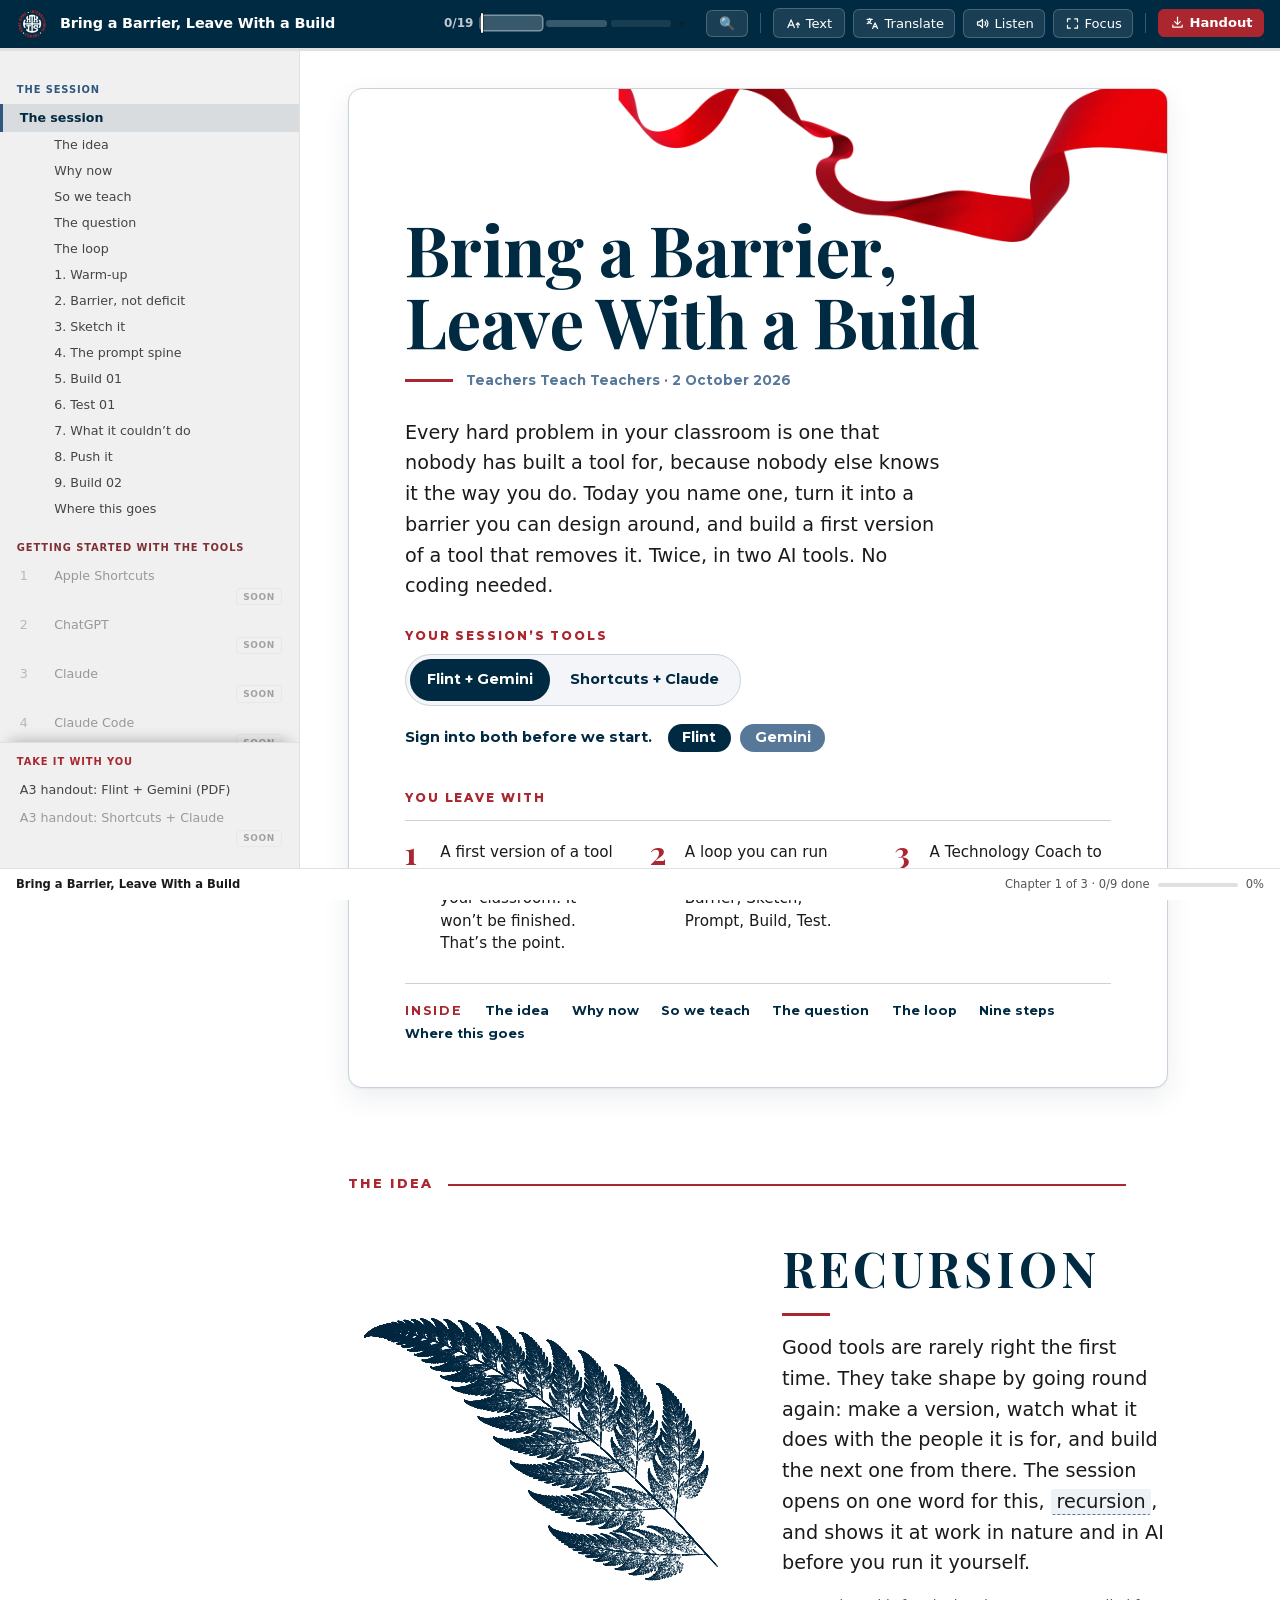
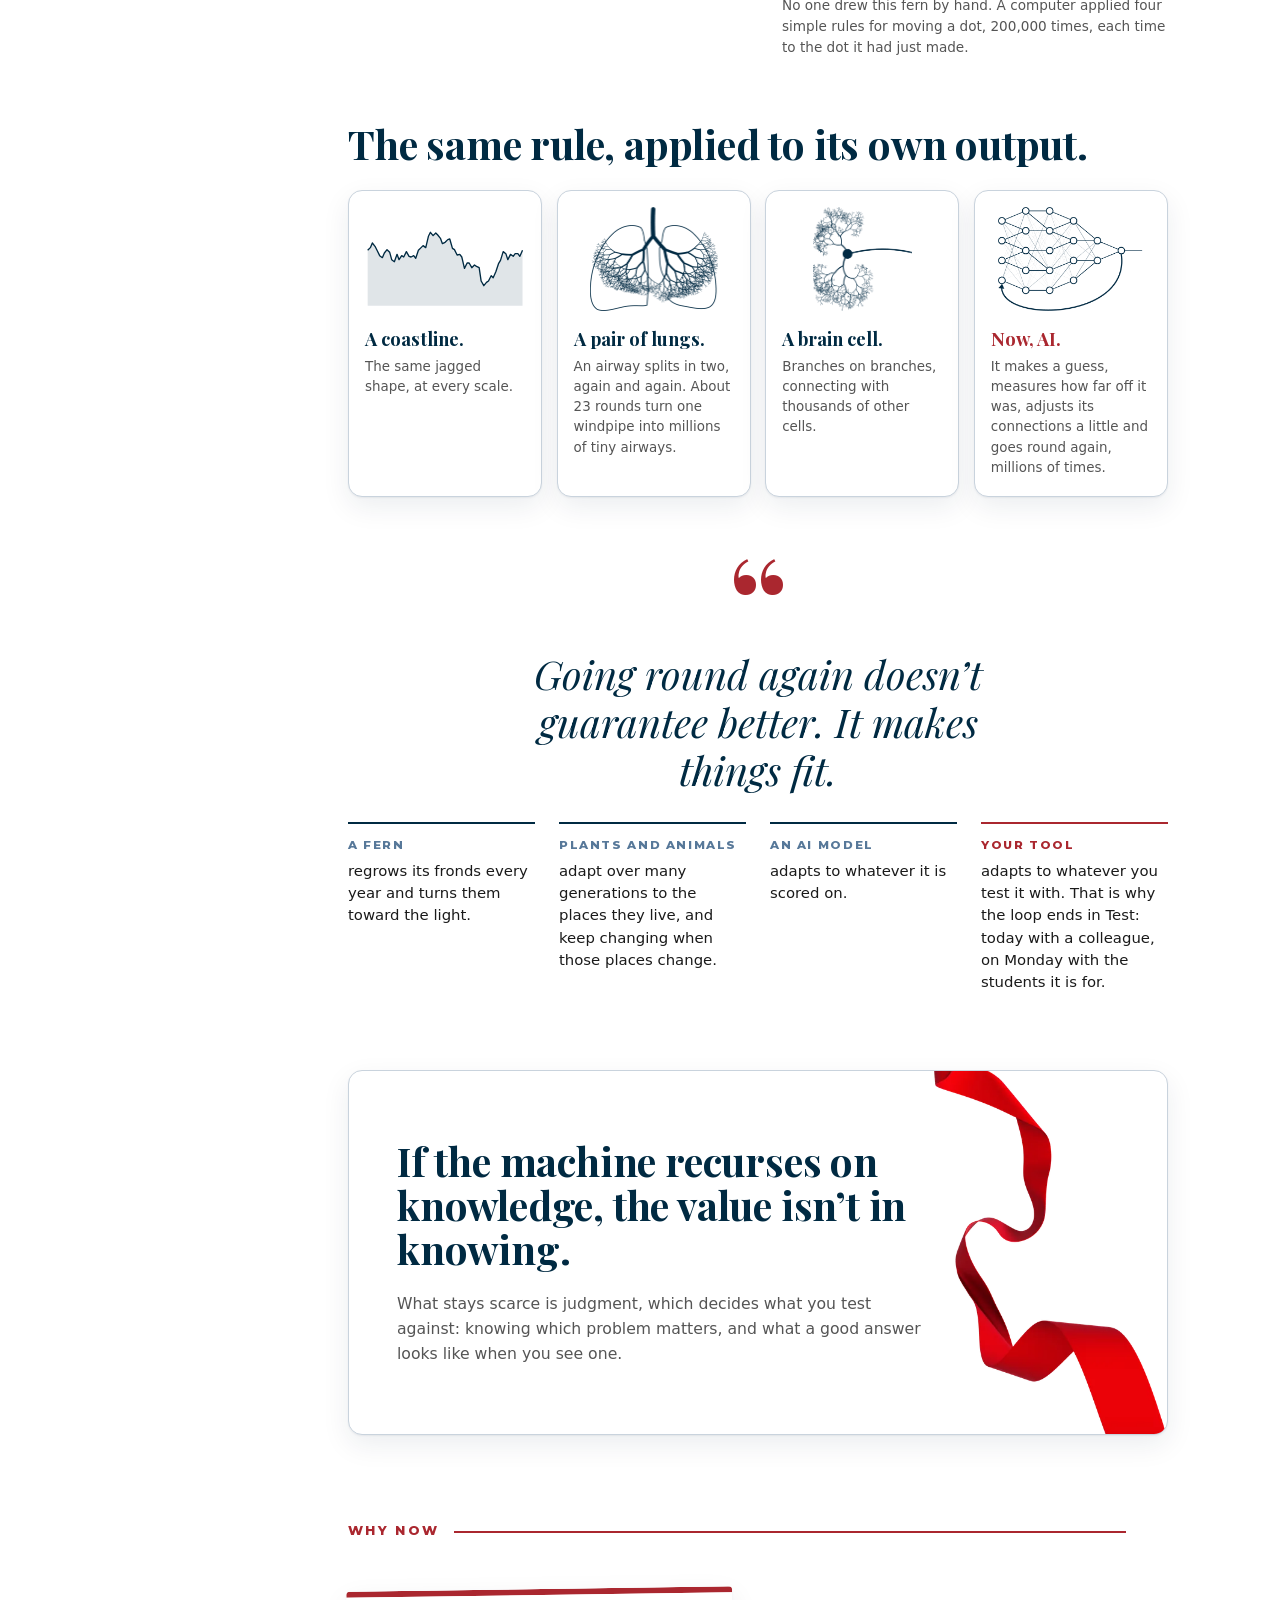
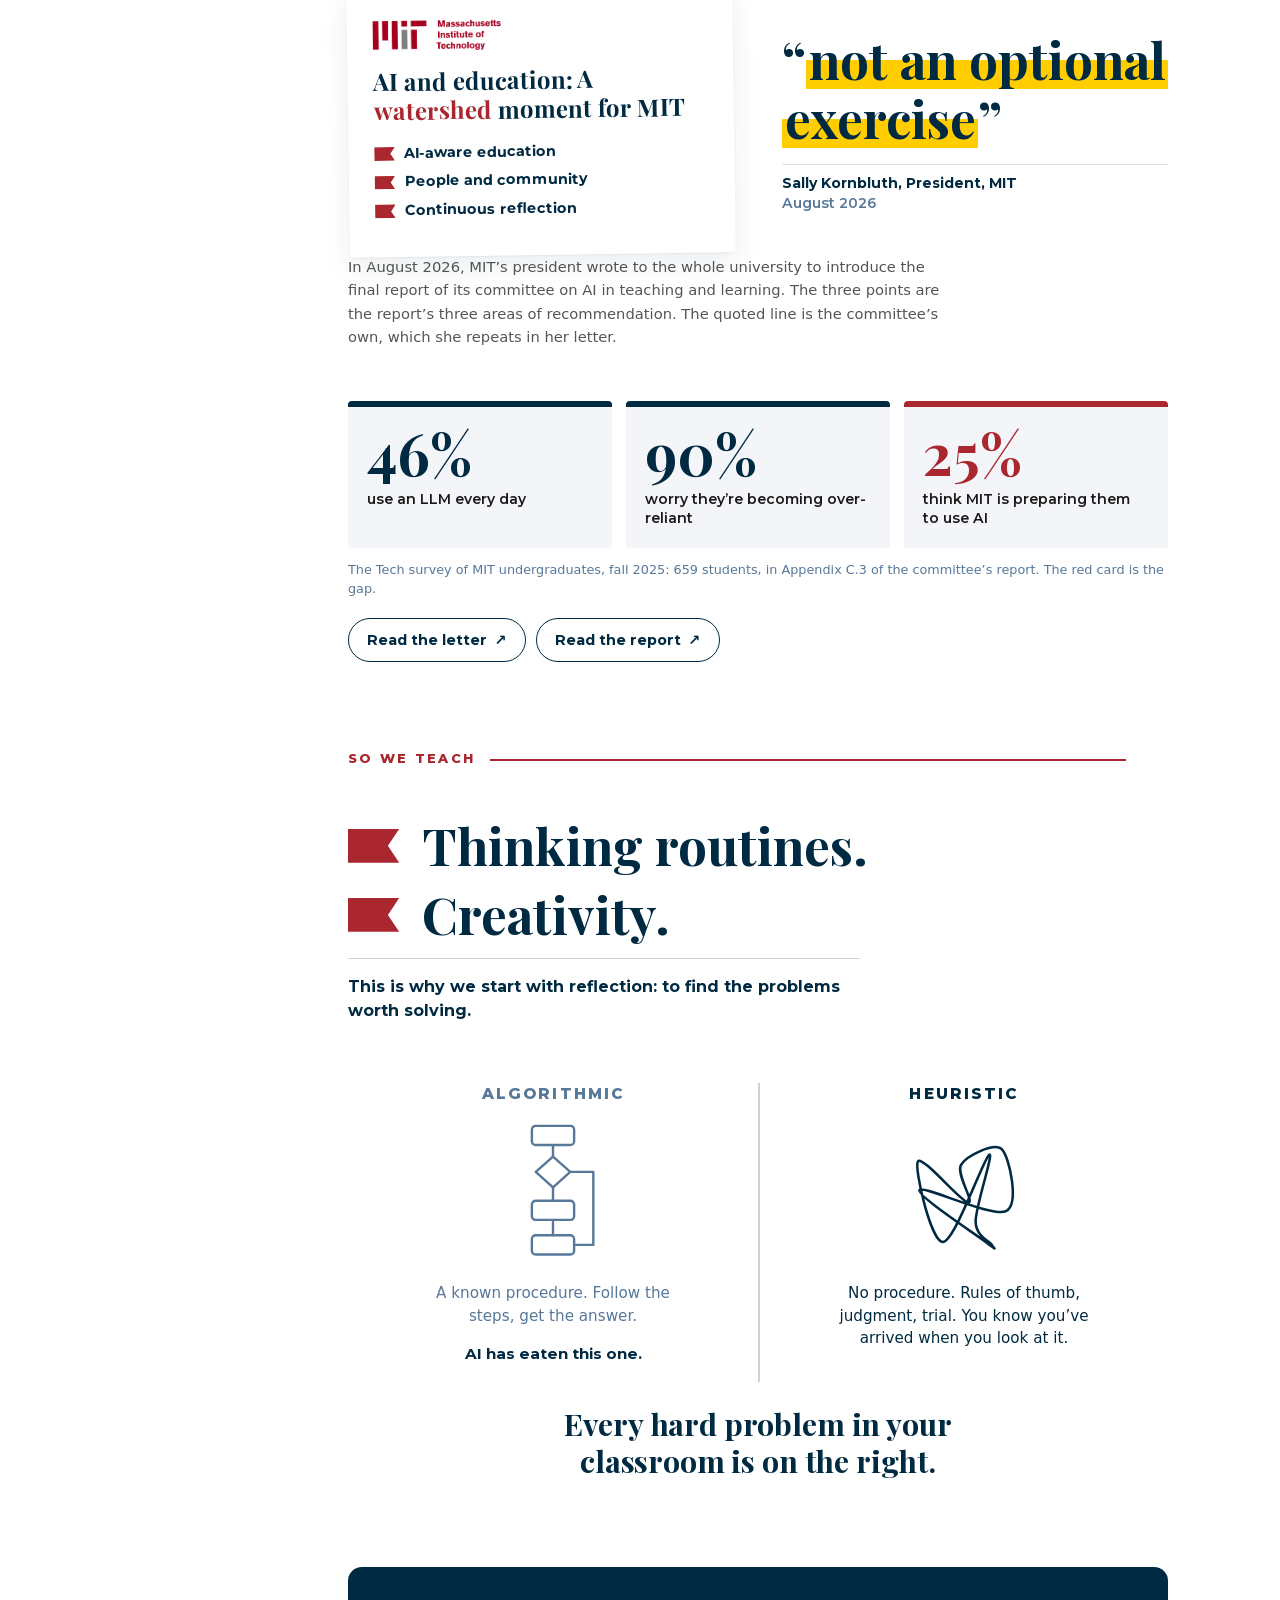
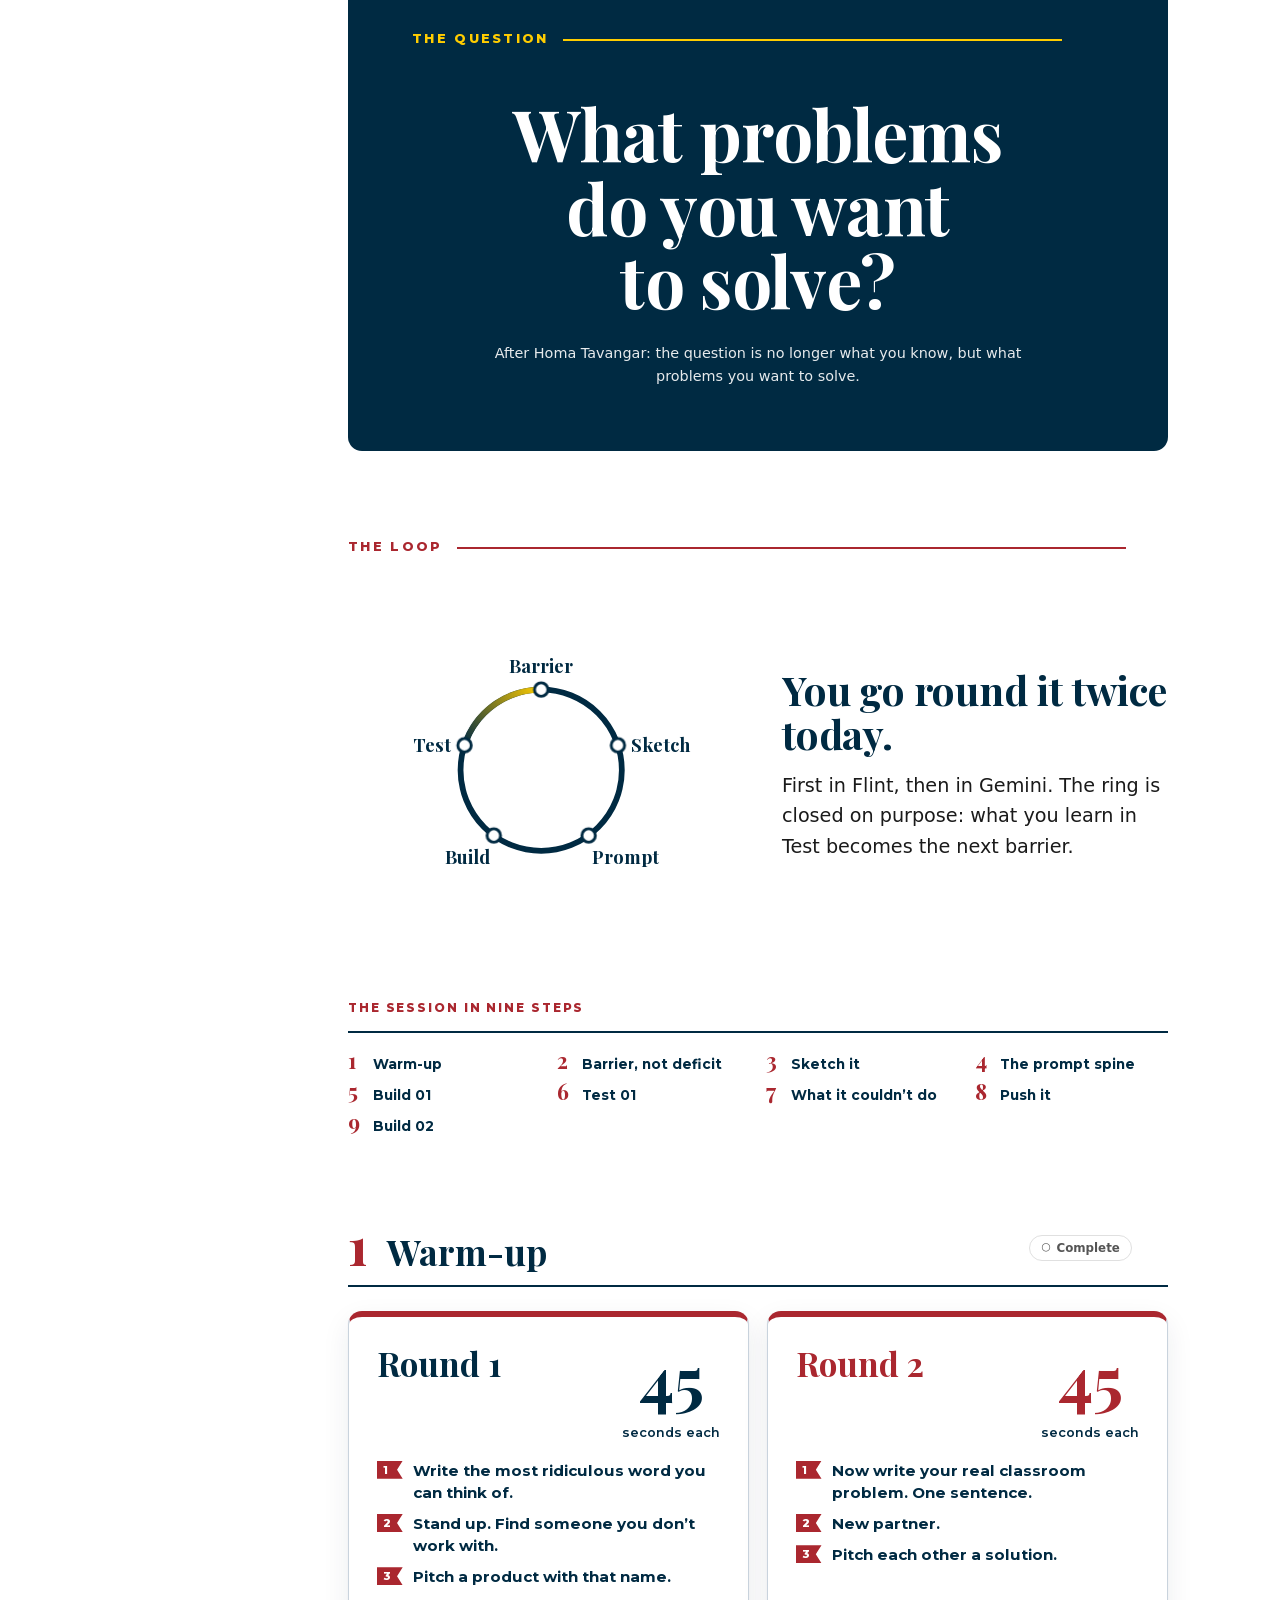
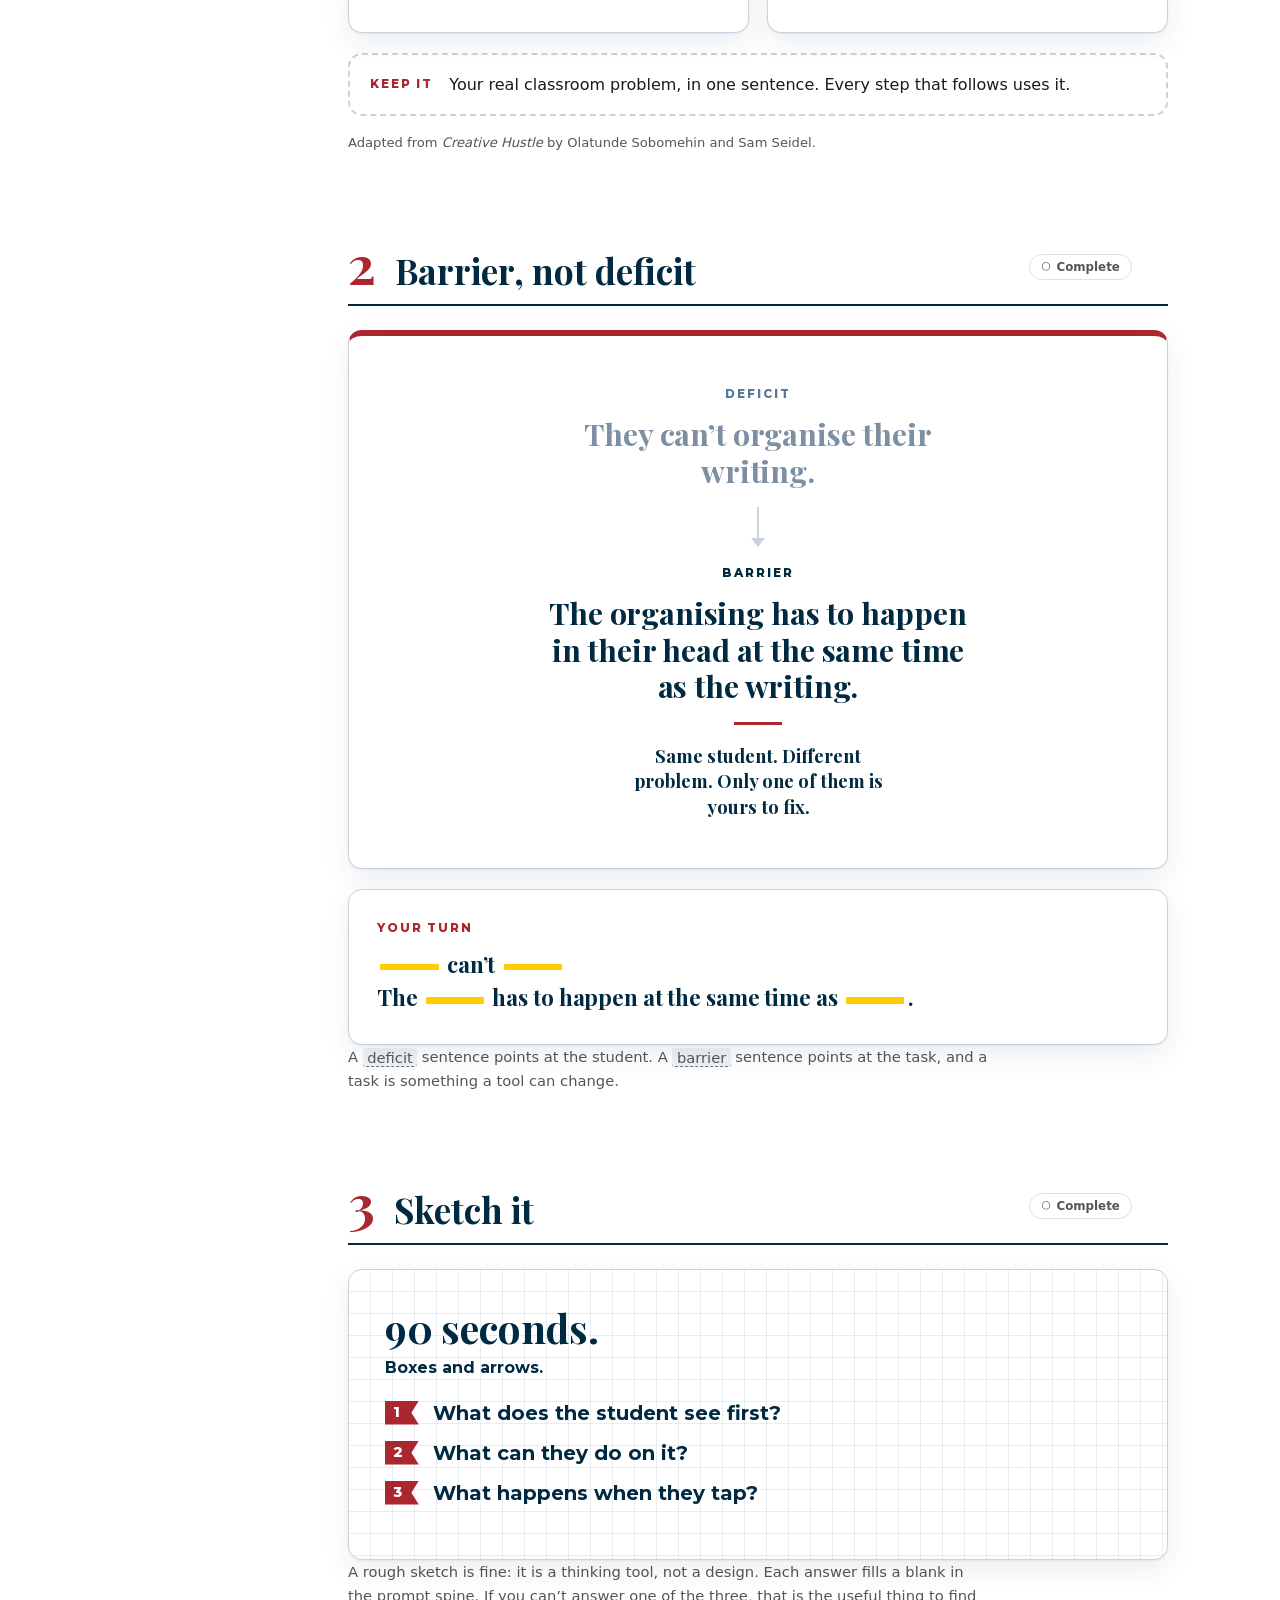
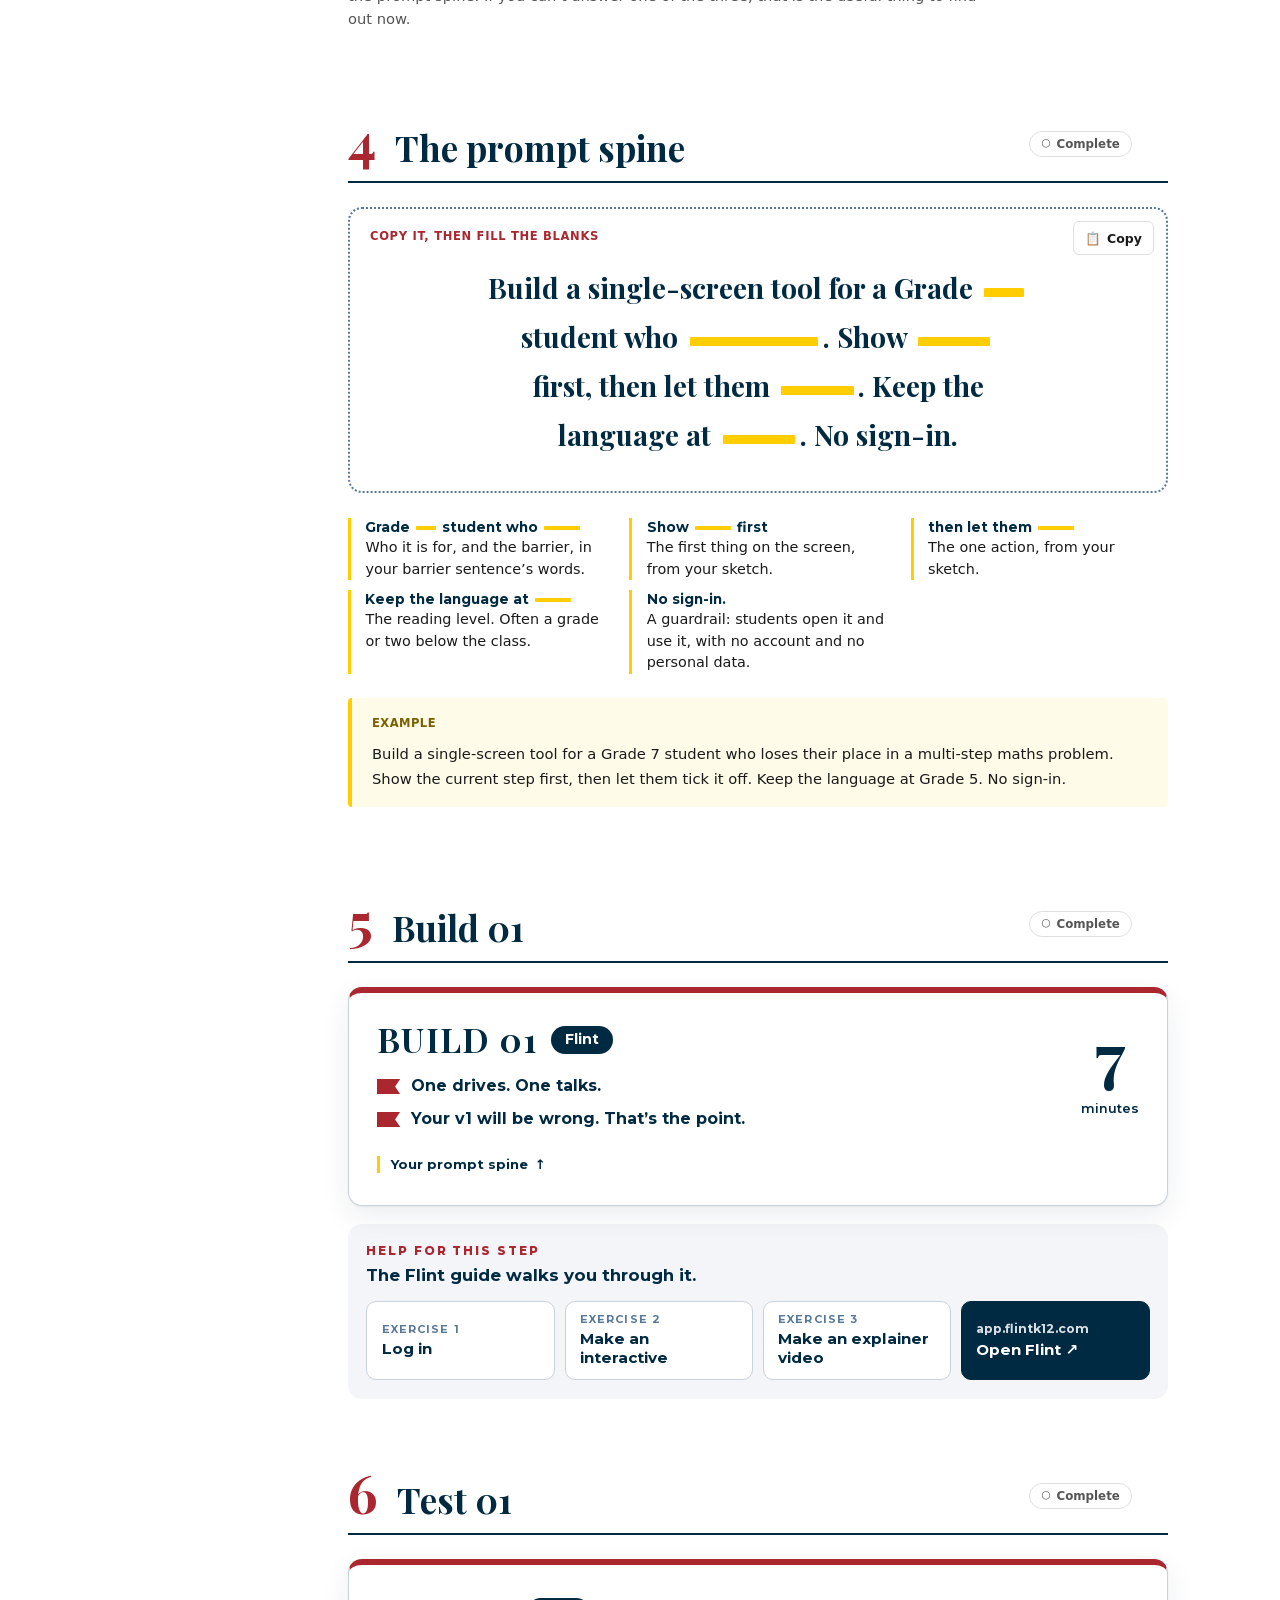
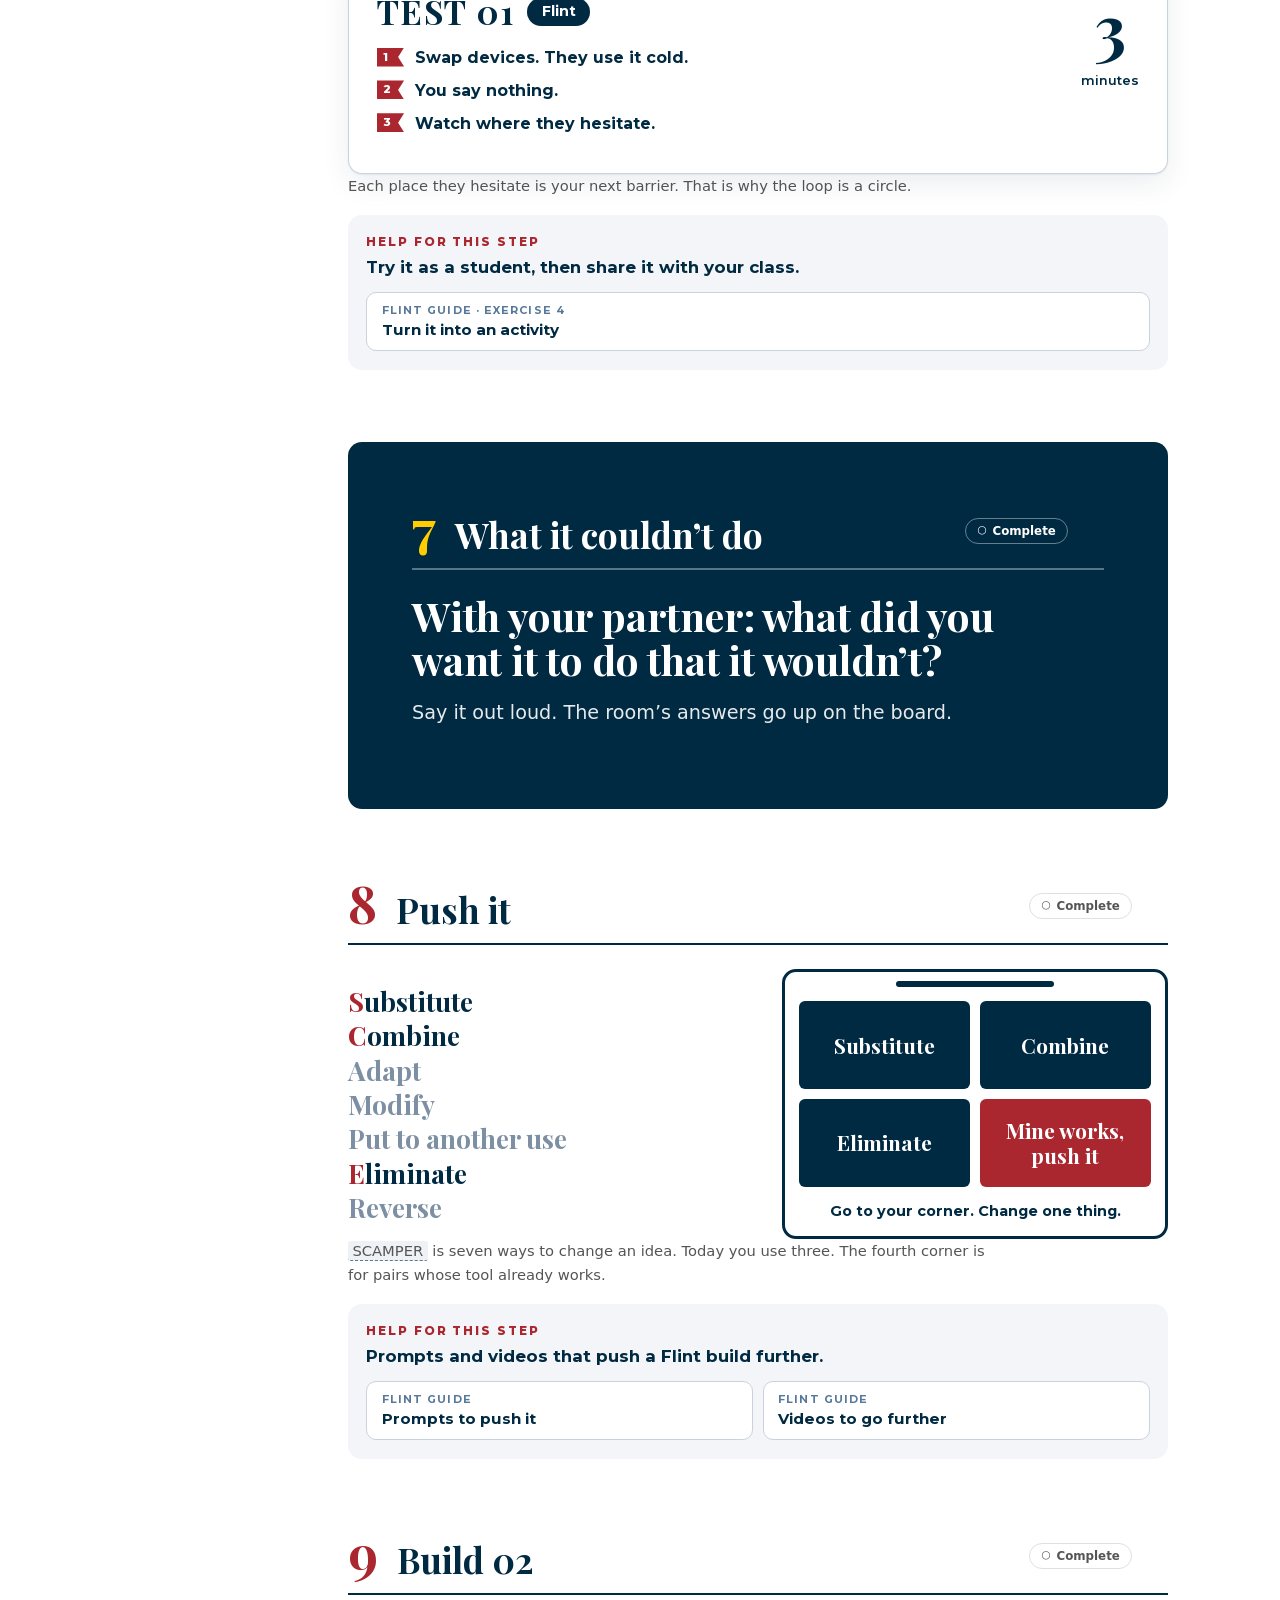
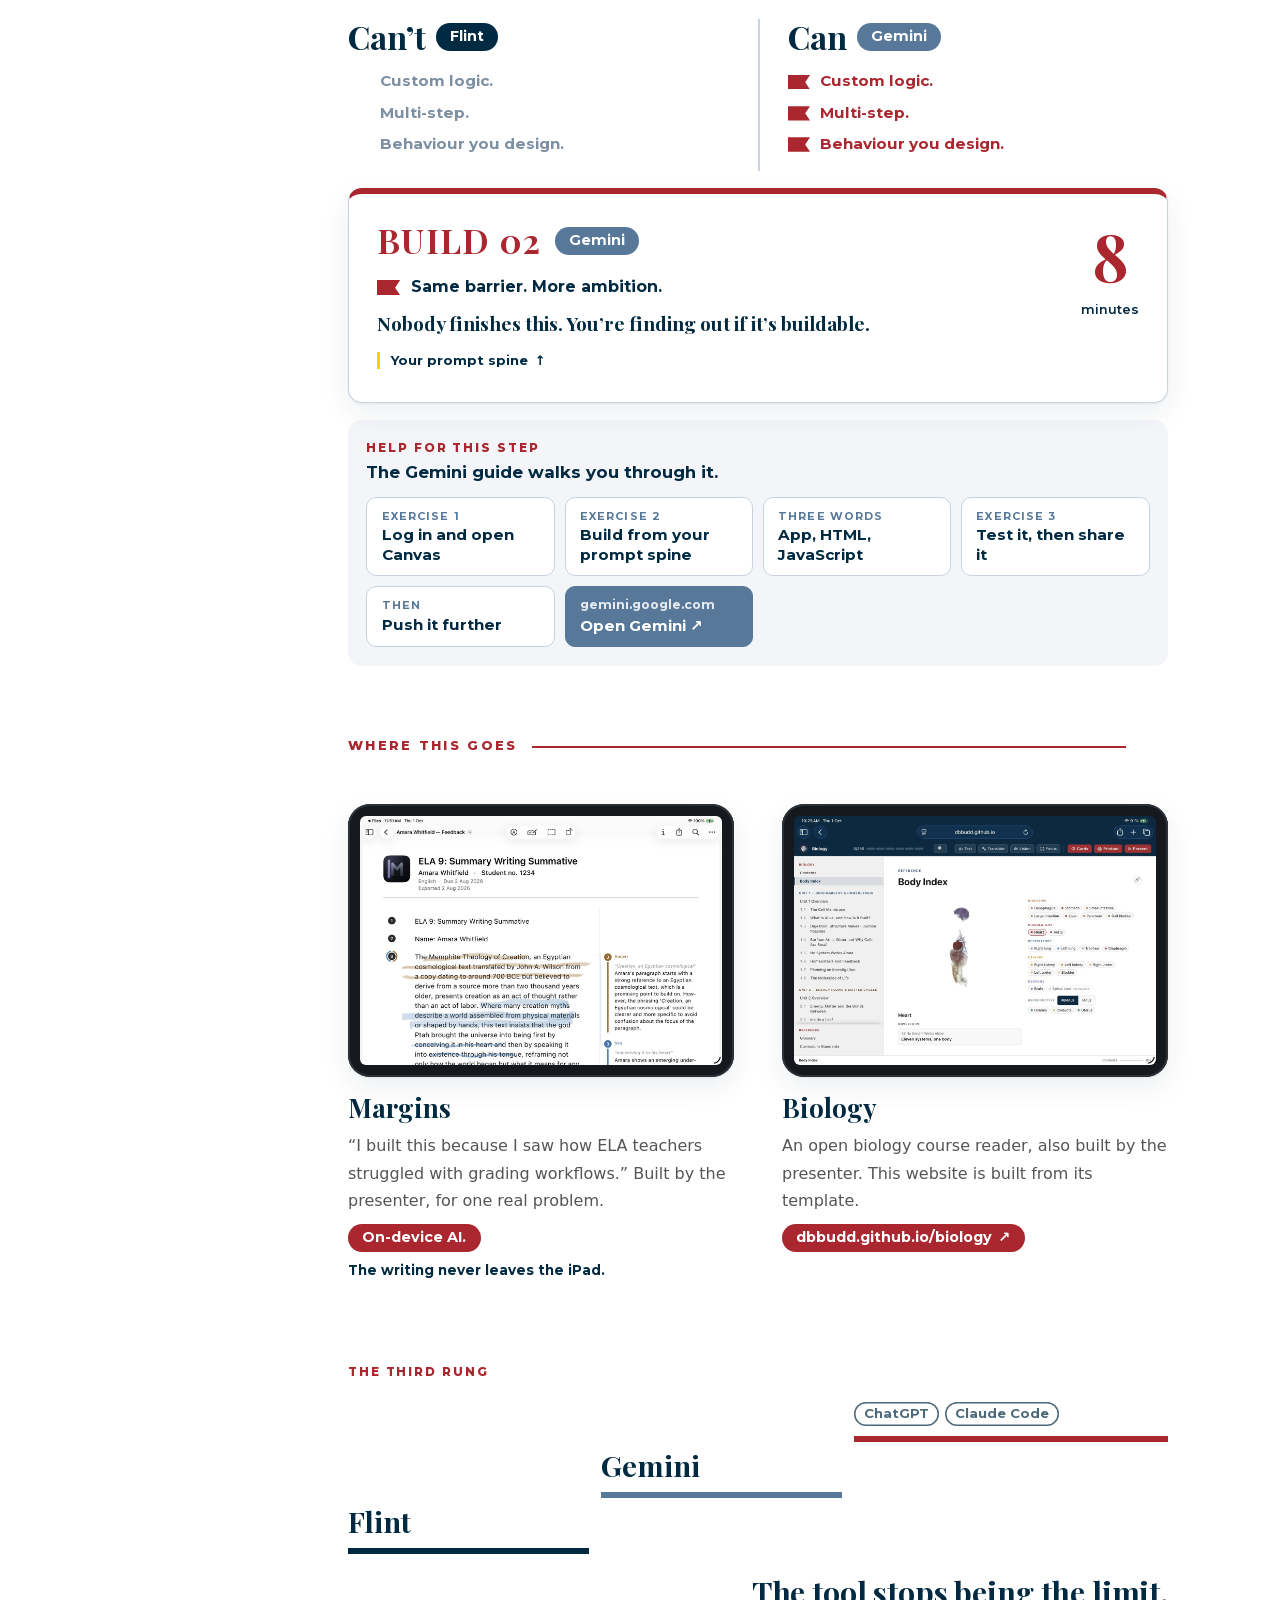
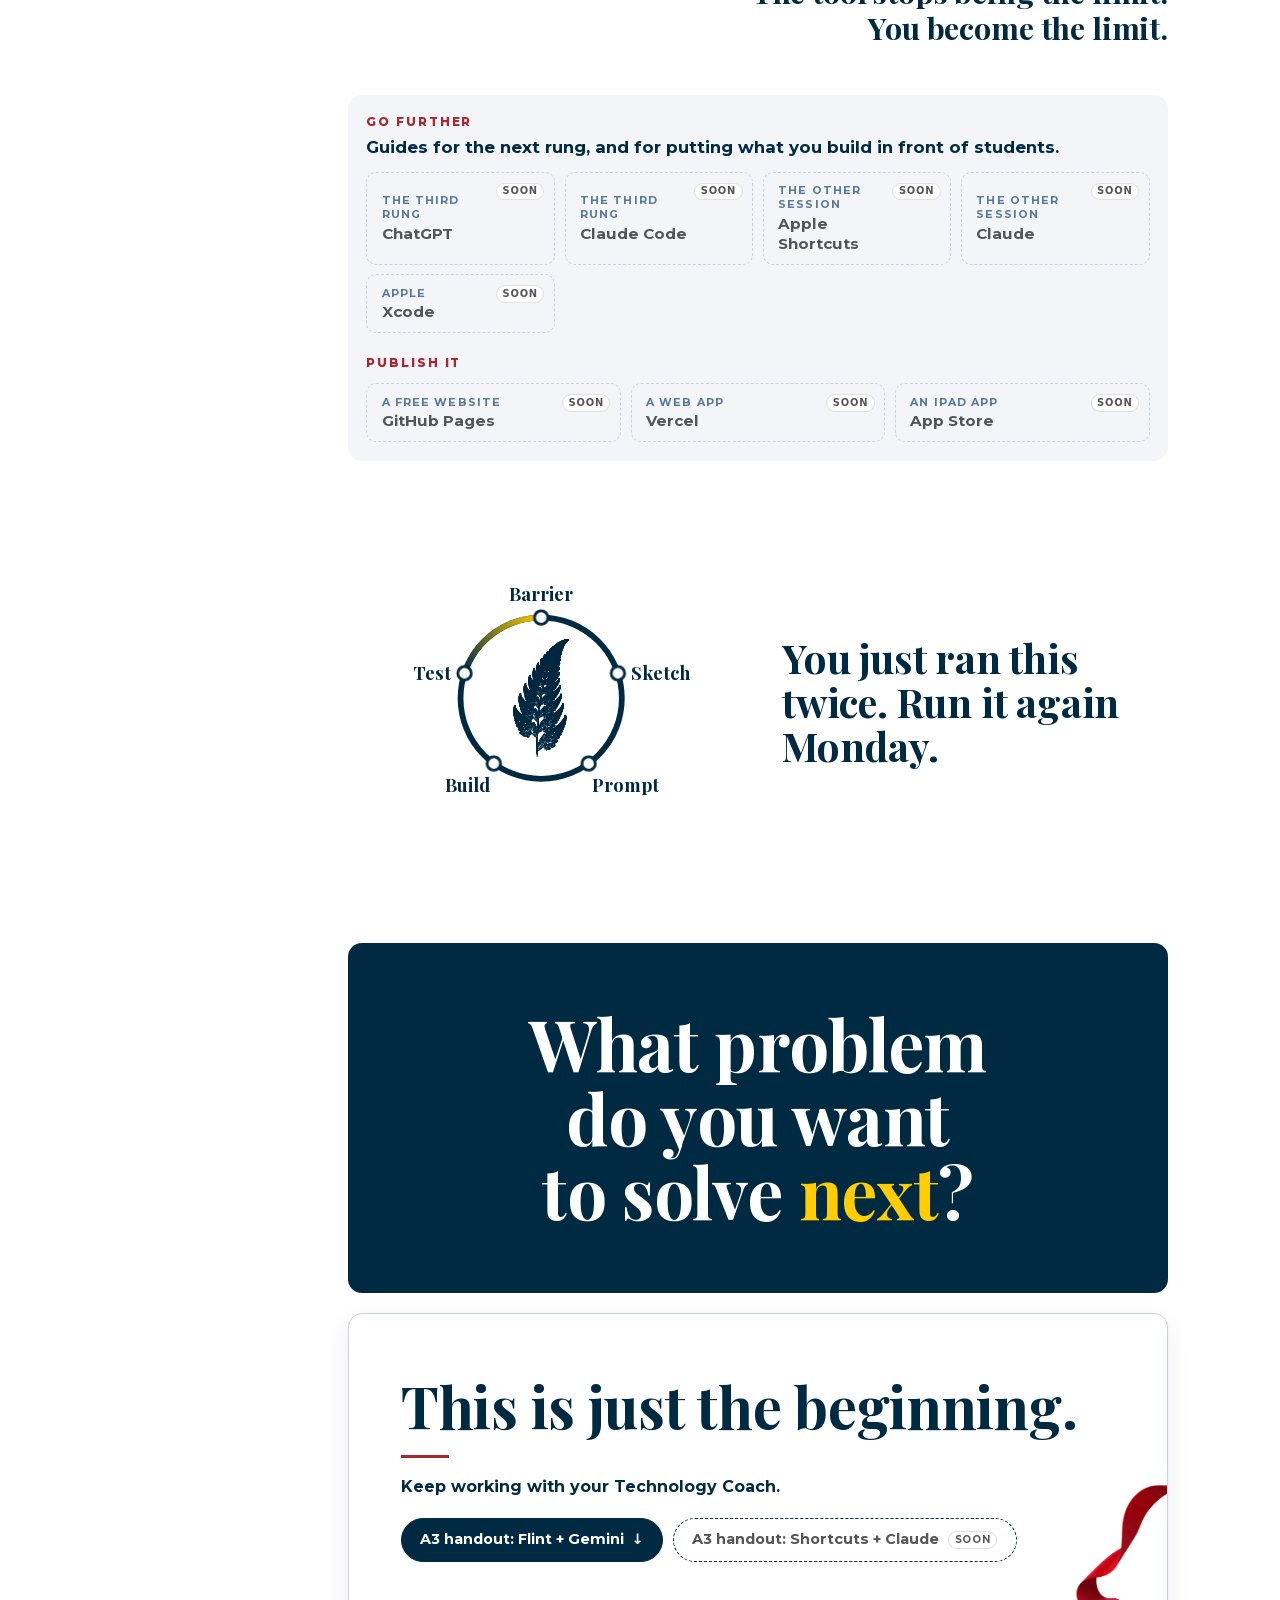
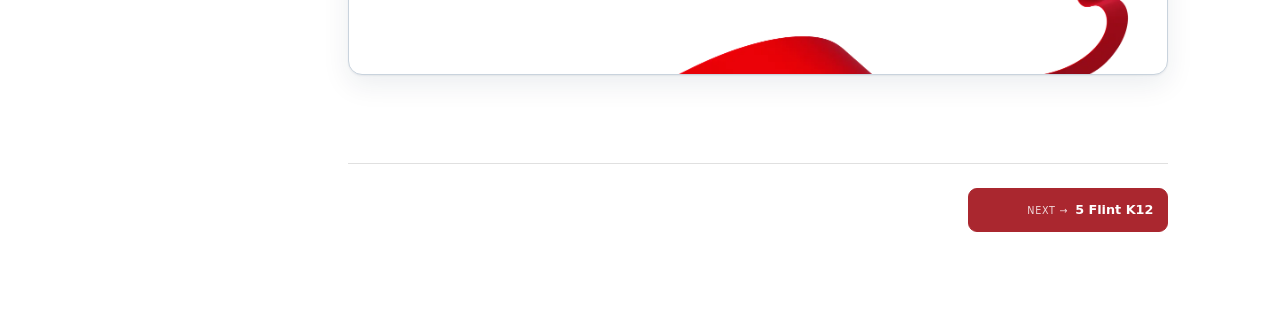
==== commit bd2f160b: "update additional tools" ====
--- a/index.html
+++ b/index.html
@@ -55,6 +55,21 @@
             <ul class="pills">
                 <li><a class="pill pill-flint" href="flint.html#log-in">Flint<span class="sr-only">: how to sign in</span></a></li>
                 <li><a class="pill pill-gemini" href="gemini.html#canvas">Gemini<span class="sr-only">: how to sign in</span></a></li>
+            </ul>
+        </div>
+
+        <!-- What a device needs for the Shortcuts + Claude session. From Apple's Hong Kong page, "How to get the next
+             generation of Apple Intelligence" (support.apple.com/en-hk/121115), checked 3 October 2026, and from
+             the Shortcuts and Claude guides. The Flint + Gemini session runs in a browser: nothing listed for it. -->
+        <div class="needs" data-for="shortcuts-claude">
+            <p class="kicker needs-k" id="needs-k">What your device needs</p>
+            <ul aria-labelledby="needs-k">
+                <li><b>Device</b> A Mac or iPad with an M1 chip or later, an iPad mini with an A17 Pro chip, or an iPhone 15 Pro or later.</li>
+                <li><b>Software</b> macOS 27, iPadOS 27 or iOS 27, to describe a shortcut.</li>
+                <li><b>Apple Intelligence</b> Turned on. The device language and the Siri language must be the same supported language.</li>
+                <li><b>Free space</b> Up to 14 GB, for Apple Intelligence.</li>
+                <li><b>Connection</b> The internet, to describe a shortcut.</li>
+                <li><b>For Round 2</b> The Claude app, on a Mac.</li>
             </ul>
         </div>
 
@@ -550,6 +565,7 @@
             <ul class="support-links">
                 <li><a href="claude.html#log-in"><span class="sl-k">Exercise 1</span><span class="sl-t">Get the app and sign in</span></a></li>
                 <li><a href="claude.html#build"><span class="sl-k">Exercise 2</span><span class="sl-t">Build from your prompt spine</span></a></li>
+                <li><a href="claude.html#three-words"><span class="sl-k">Three words</span><span class="sl-t">App, HTML, JavaScript</span></a></li>
                 <li><a href="claude.html#share"><span class="sl-k">Exercise 3</span><span class="sl-t">Test it, then share it</span></a></li>
                 <li><a href="claude.html#further"><span class="sl-k">Then</span><span class="sl-t">Push it further</span></a></li>
                 <li class="sl-go"><a href="https://claude.com/download" target="_blank" rel="noopener noreferrer"><span class="sl-k">claude.com/download</span><span class="sl-t">Get the Claude app <span aria-hidden="true">↗</span></span></a></li>
--- a/assets/course.css
+++ b/assets/course.css
@@ -1727,7 +1727,9 @@
 /* ===== PROGRESSION STRIP =====
    Drawn from the `question` field on each chapter in a unit. Shows the unit's
    argument in order with the current step marked, so a reader can always see
-   what has been established and what is still coming. */
+   what has been established and what is still coming. A unit with `sequence: false`
+   in toc.js is a list, not an argument: only the current chapter is marked (li.here),
+   and the rest (li.other) are all drawn the same. */
 .progression {
     border: 1px solid var(--border); border-radius: 12px;
     background: var(--bg-surface); padding: 1rem 1.15rem; margin: 1.75rem 0 2rem;
--- a/assets/magazine.css
+++ b/assets/magazine.css
@@ -246,6 +246,18 @@
 .mag .cover .dek { max-width: 34rem; }
 .mag .signin { display: flex; flex-wrap: wrap; align-items: center; gap: 0.75rem 1rem; margin: 1.5rem 0 2.25rem; }
 .mag .signin > p { margin: 0; font: 700 0.92rem/1.3 var(--m-label); color: var(--m-ink); }
+/* What a device needs: a short checklist under the sign-in note. Each item is a small red label over one plain line. */
+.mag .needs { margin: -0.75rem 0 2.25rem; }
+.mag .needs-k { margin: 0 0 0.6rem; }
+.mag .needs > ul {
+    display: grid; grid-template-columns: repeat(auto-fit, minmax(min(100%, 12.5rem), 1fr)); gap: 1rem 1.75rem;
+    list-style: none; padding: 1rem 0 0; margin: 0; border-top: 1px solid var(--m-line);
+}
+.mag .needs > ul > li { margin: 0; font-size: 0.9rem; line-height: 1.5; }
+.mag .needs > ul > li > b {
+    display: block; margin-bottom: 0.15rem; font: 800 0.7rem/1.3 var(--m-label);
+    letter-spacing: 0.1em; text-transform: uppercase; color: var(--m-red-text);
+}
 .mag .leave-k { margin-top: 0; }
 .mag .leave {
     display: grid; grid-template-columns: repeat(auto-fit, minmax(min(100%, 12rem), 1fr)); gap: 1.25rem 1.75rem;
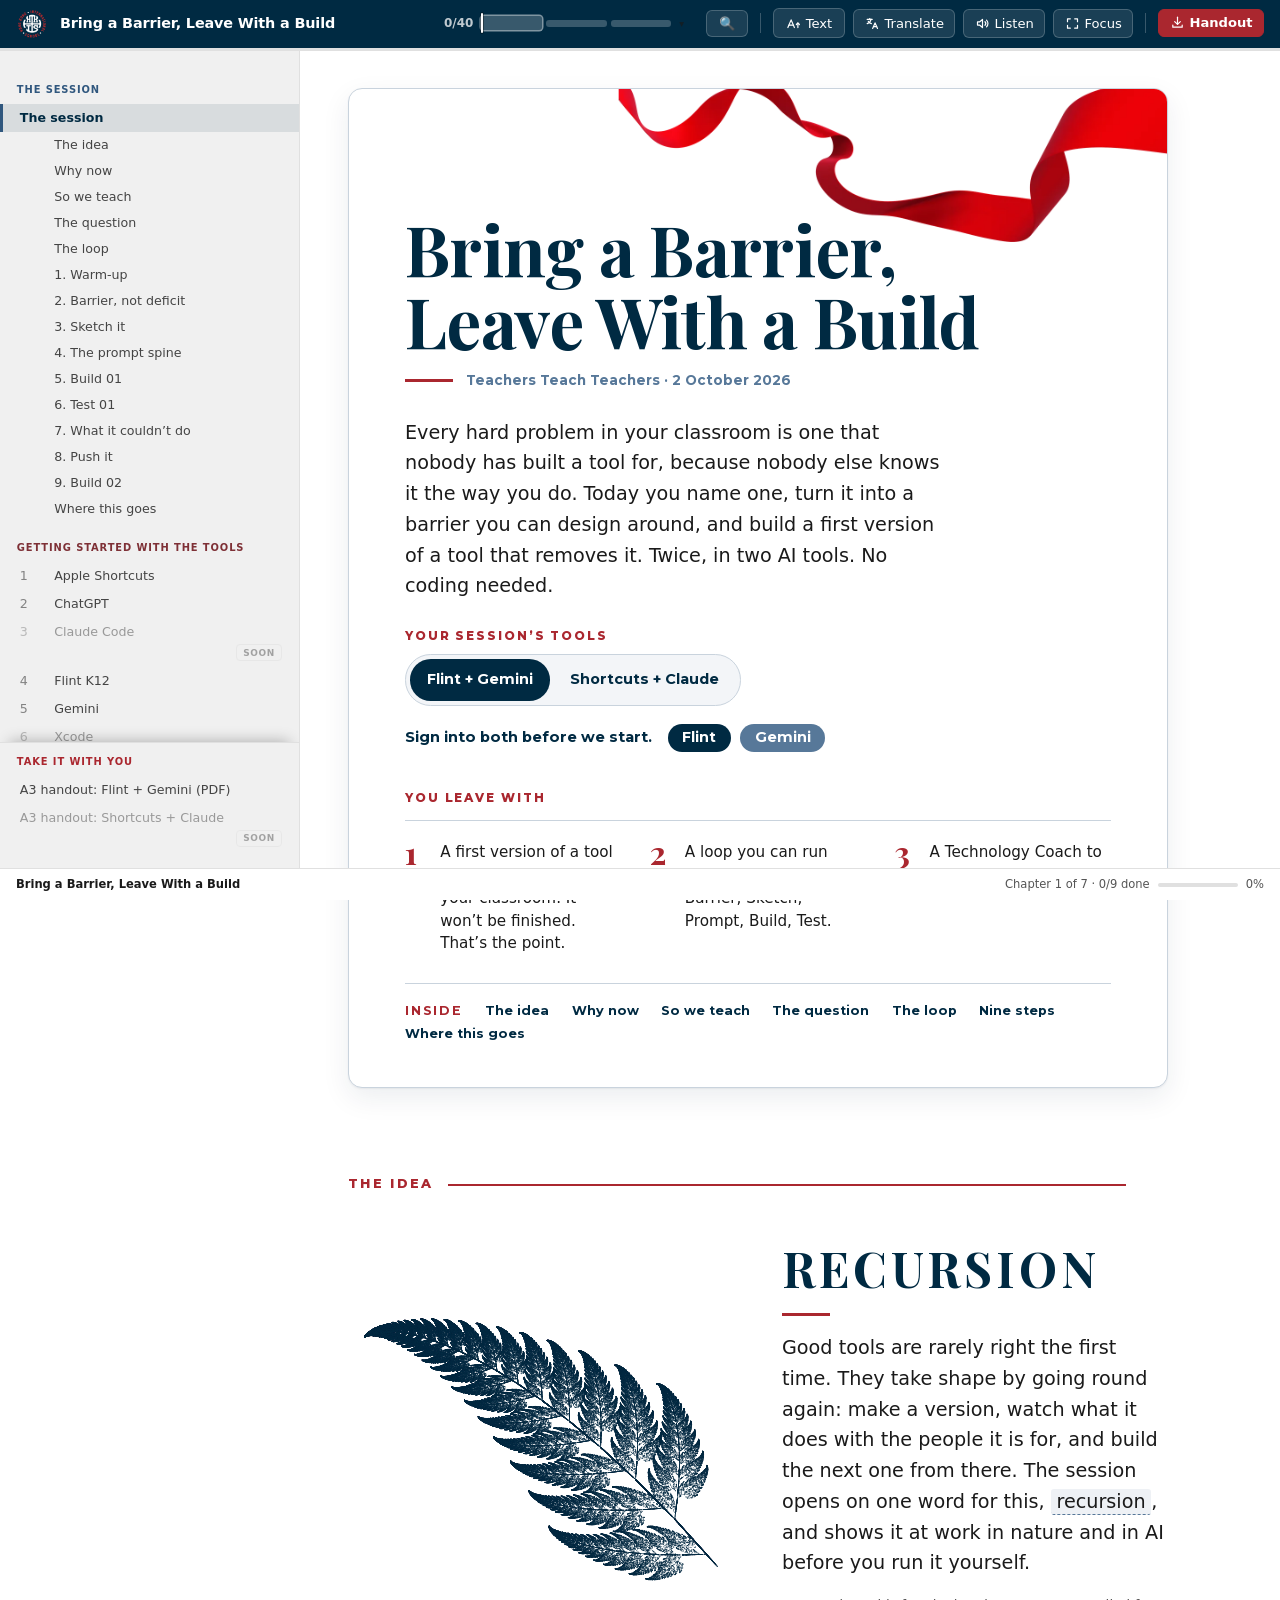
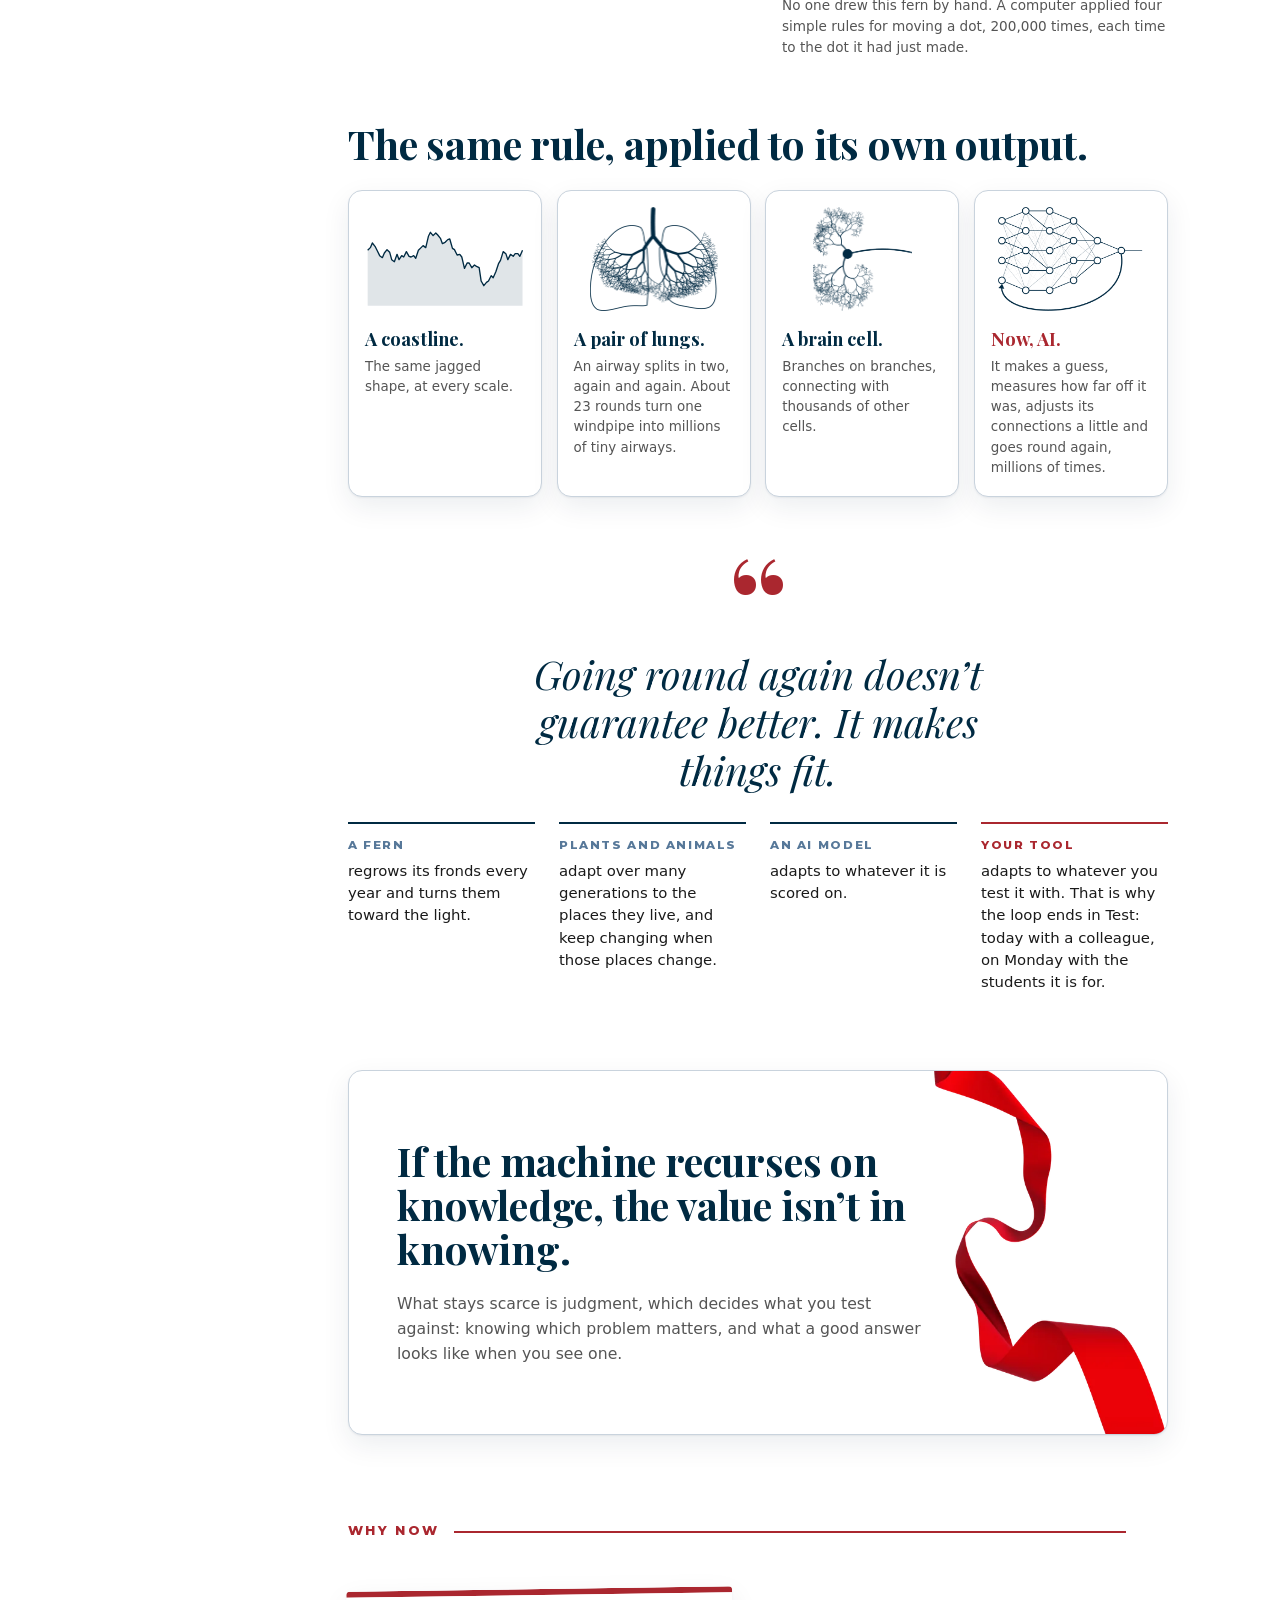
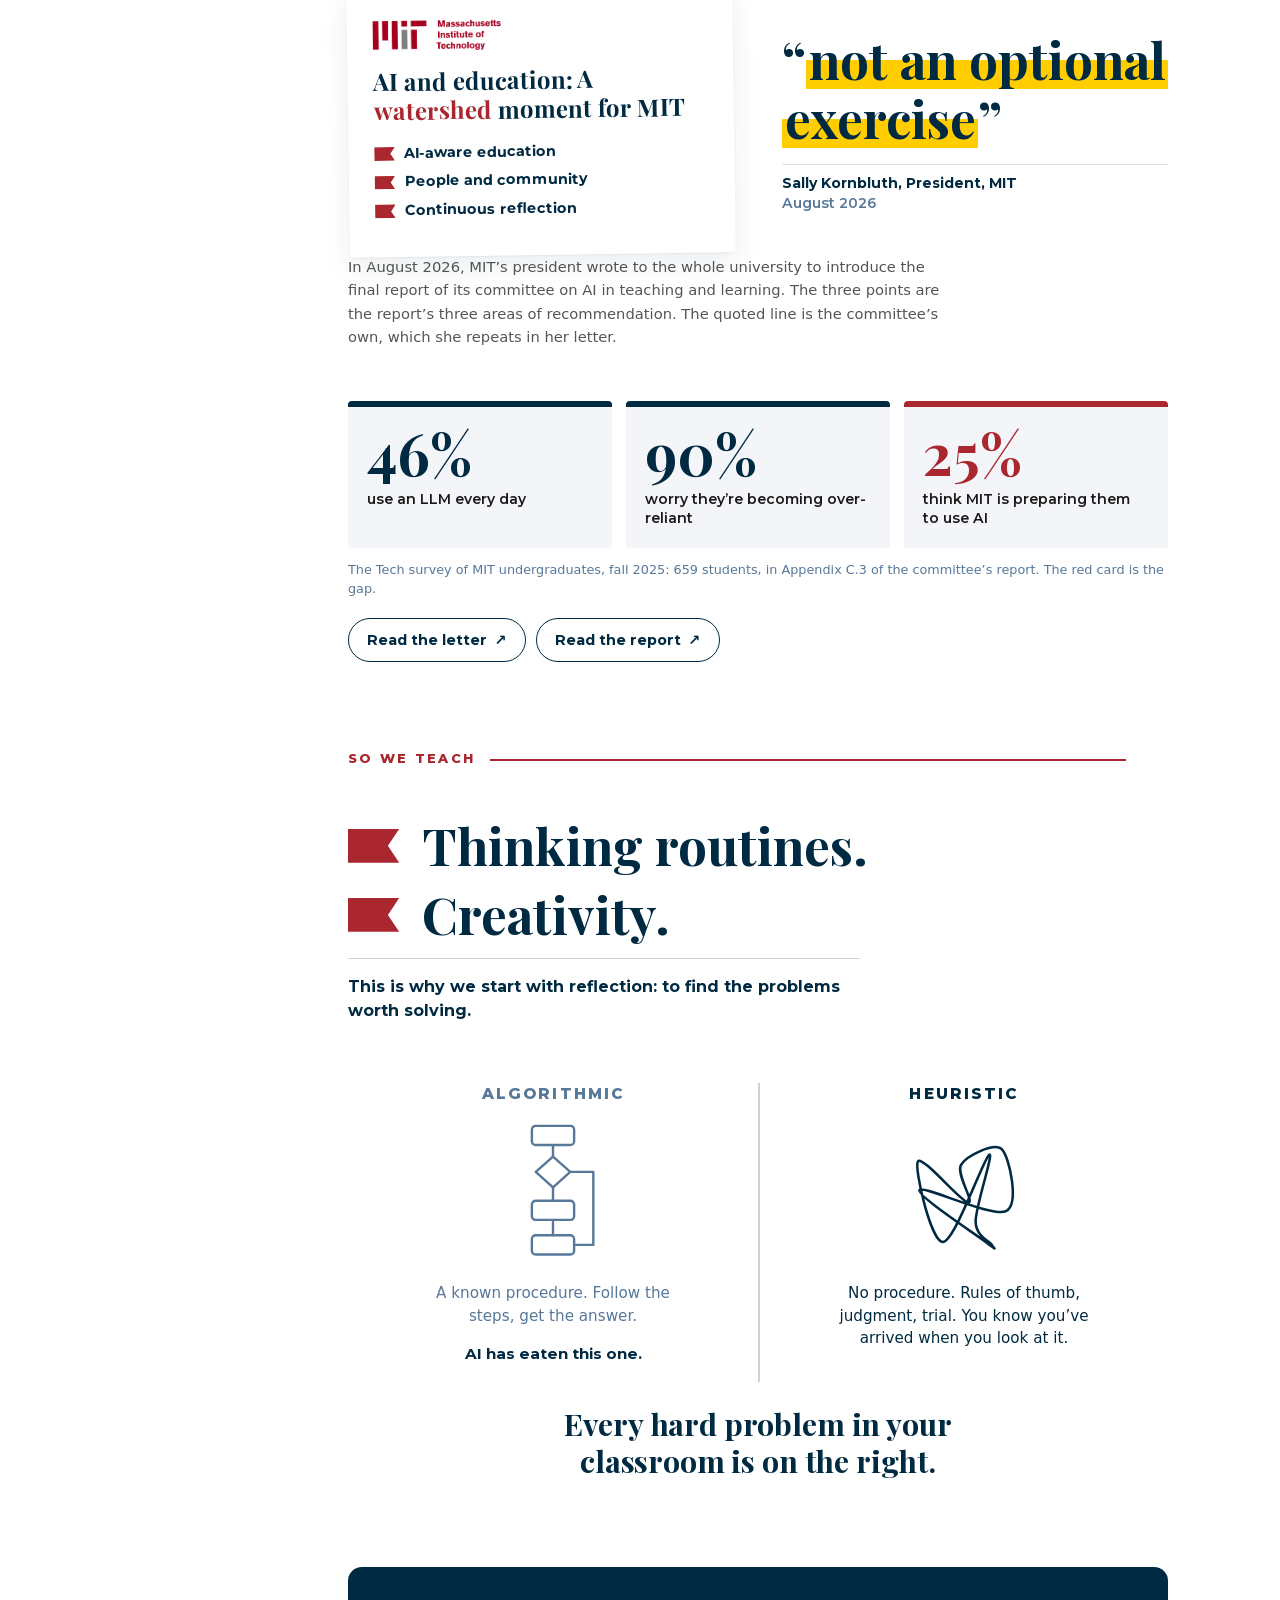
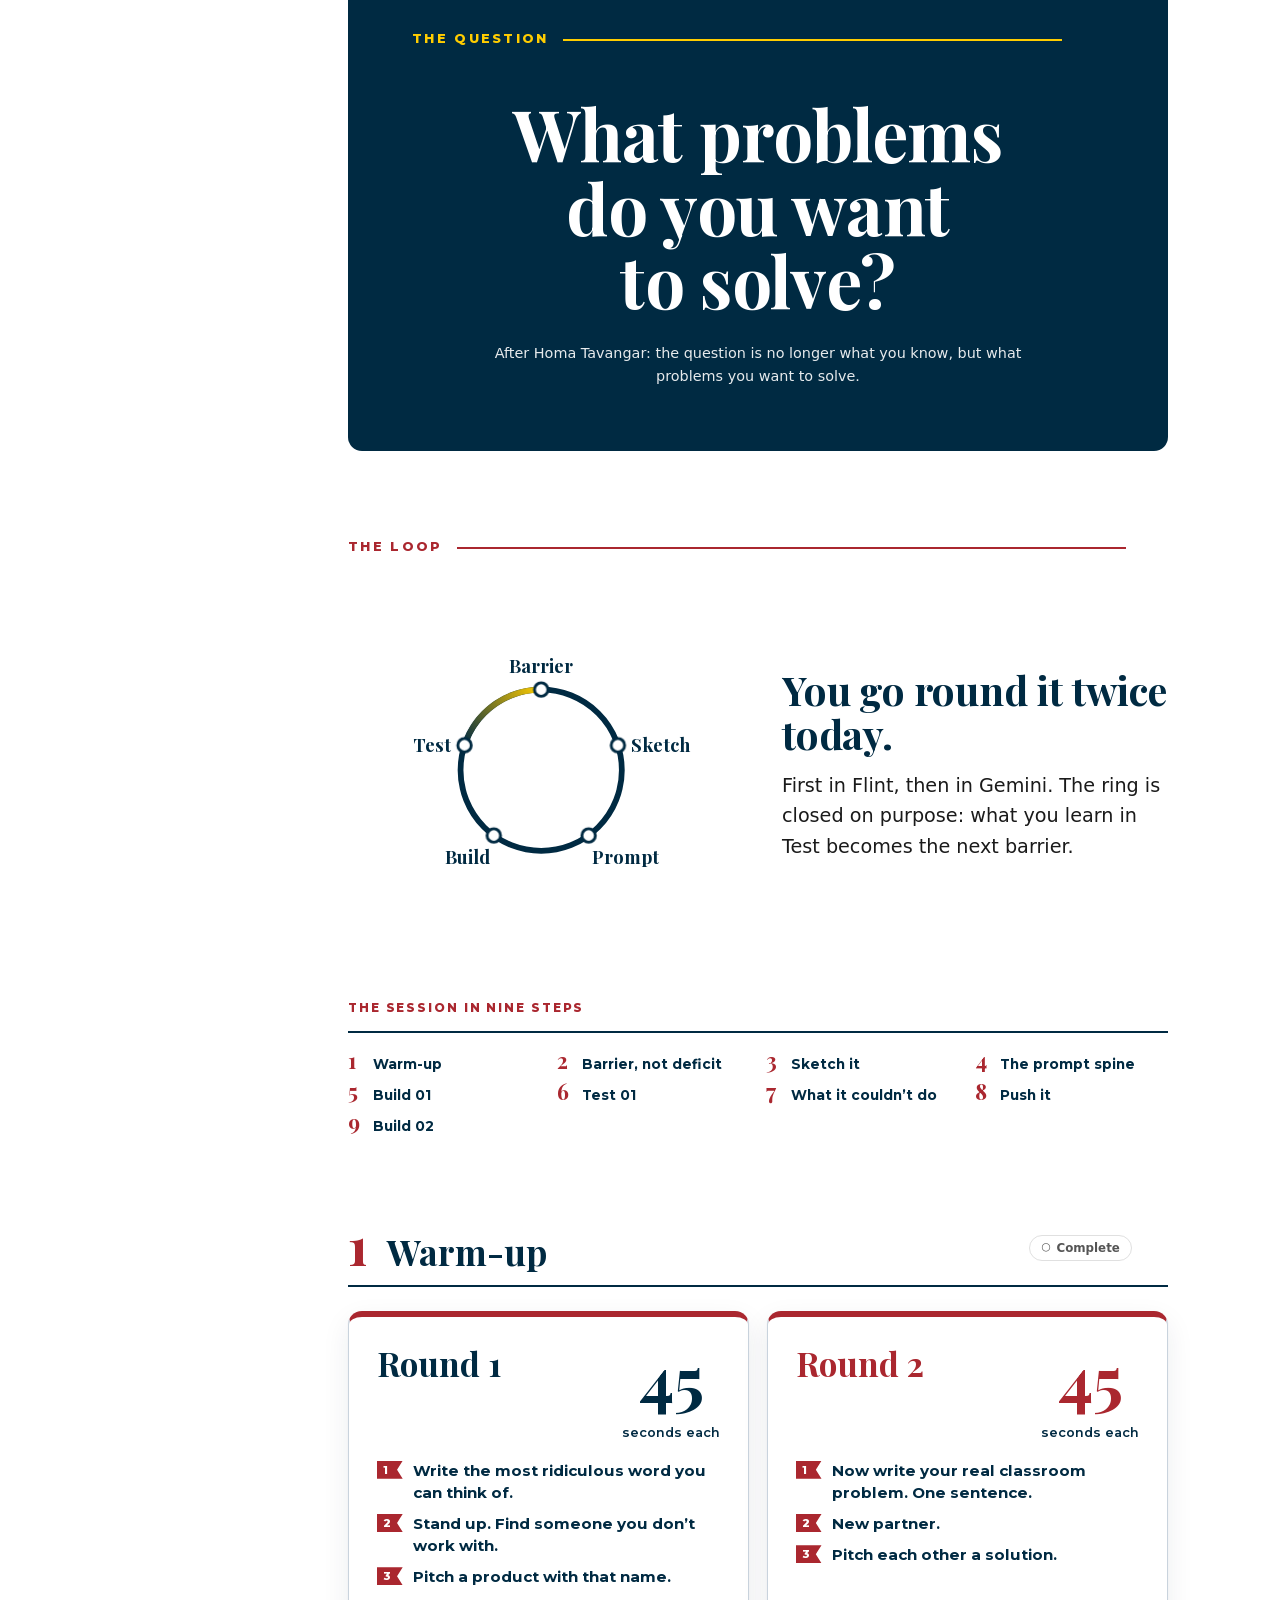
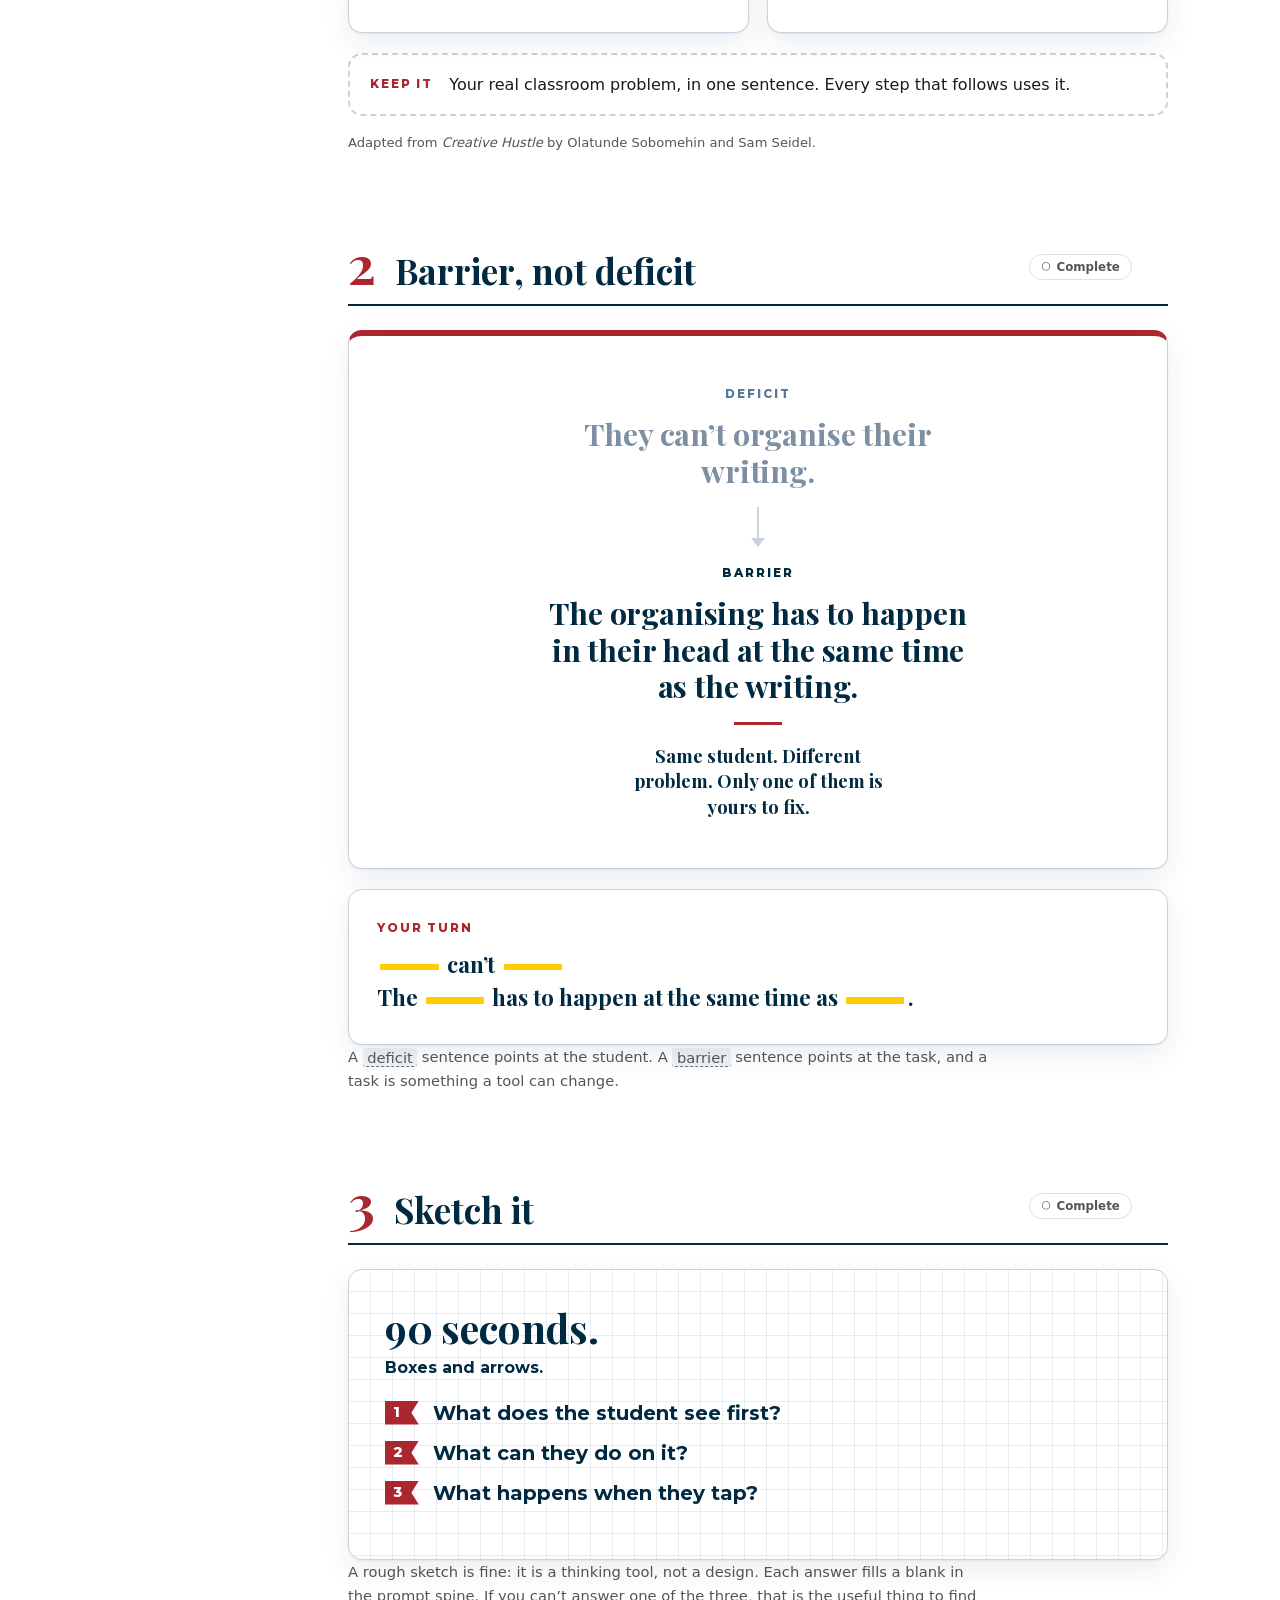
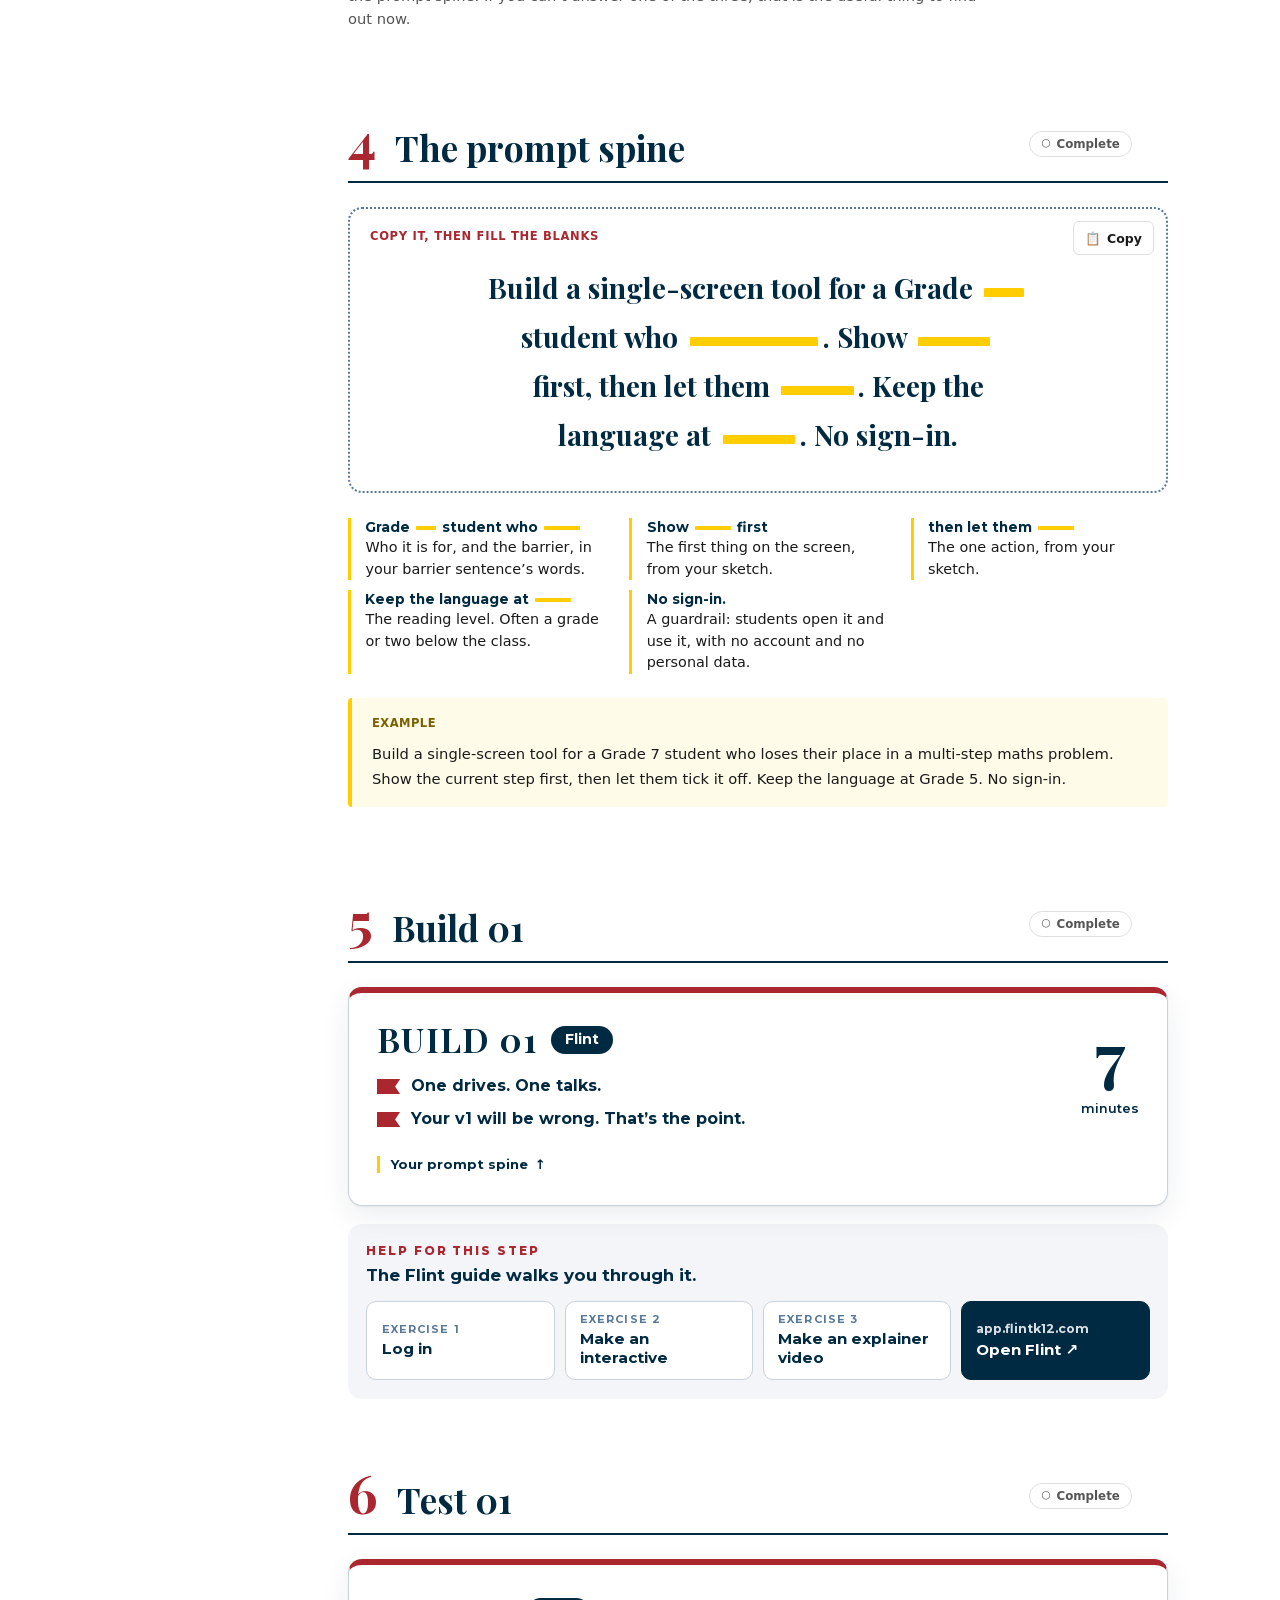
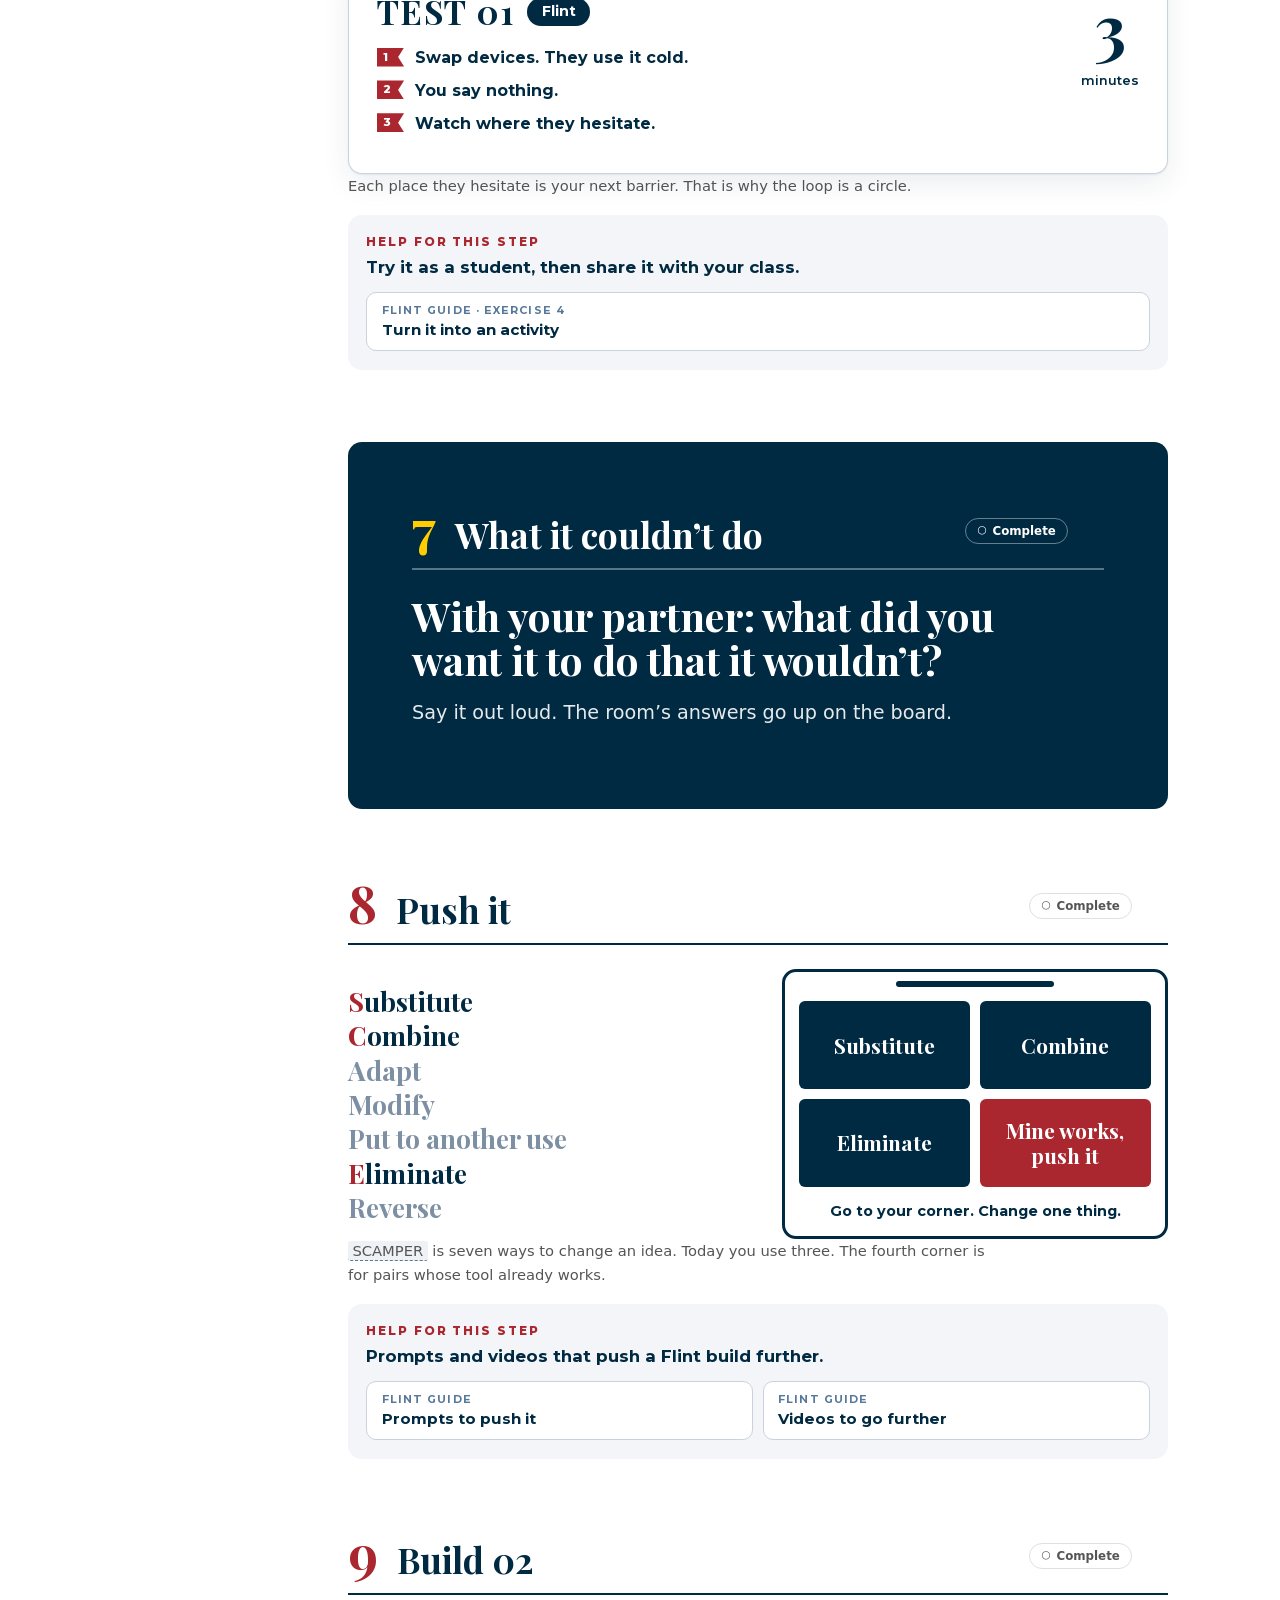
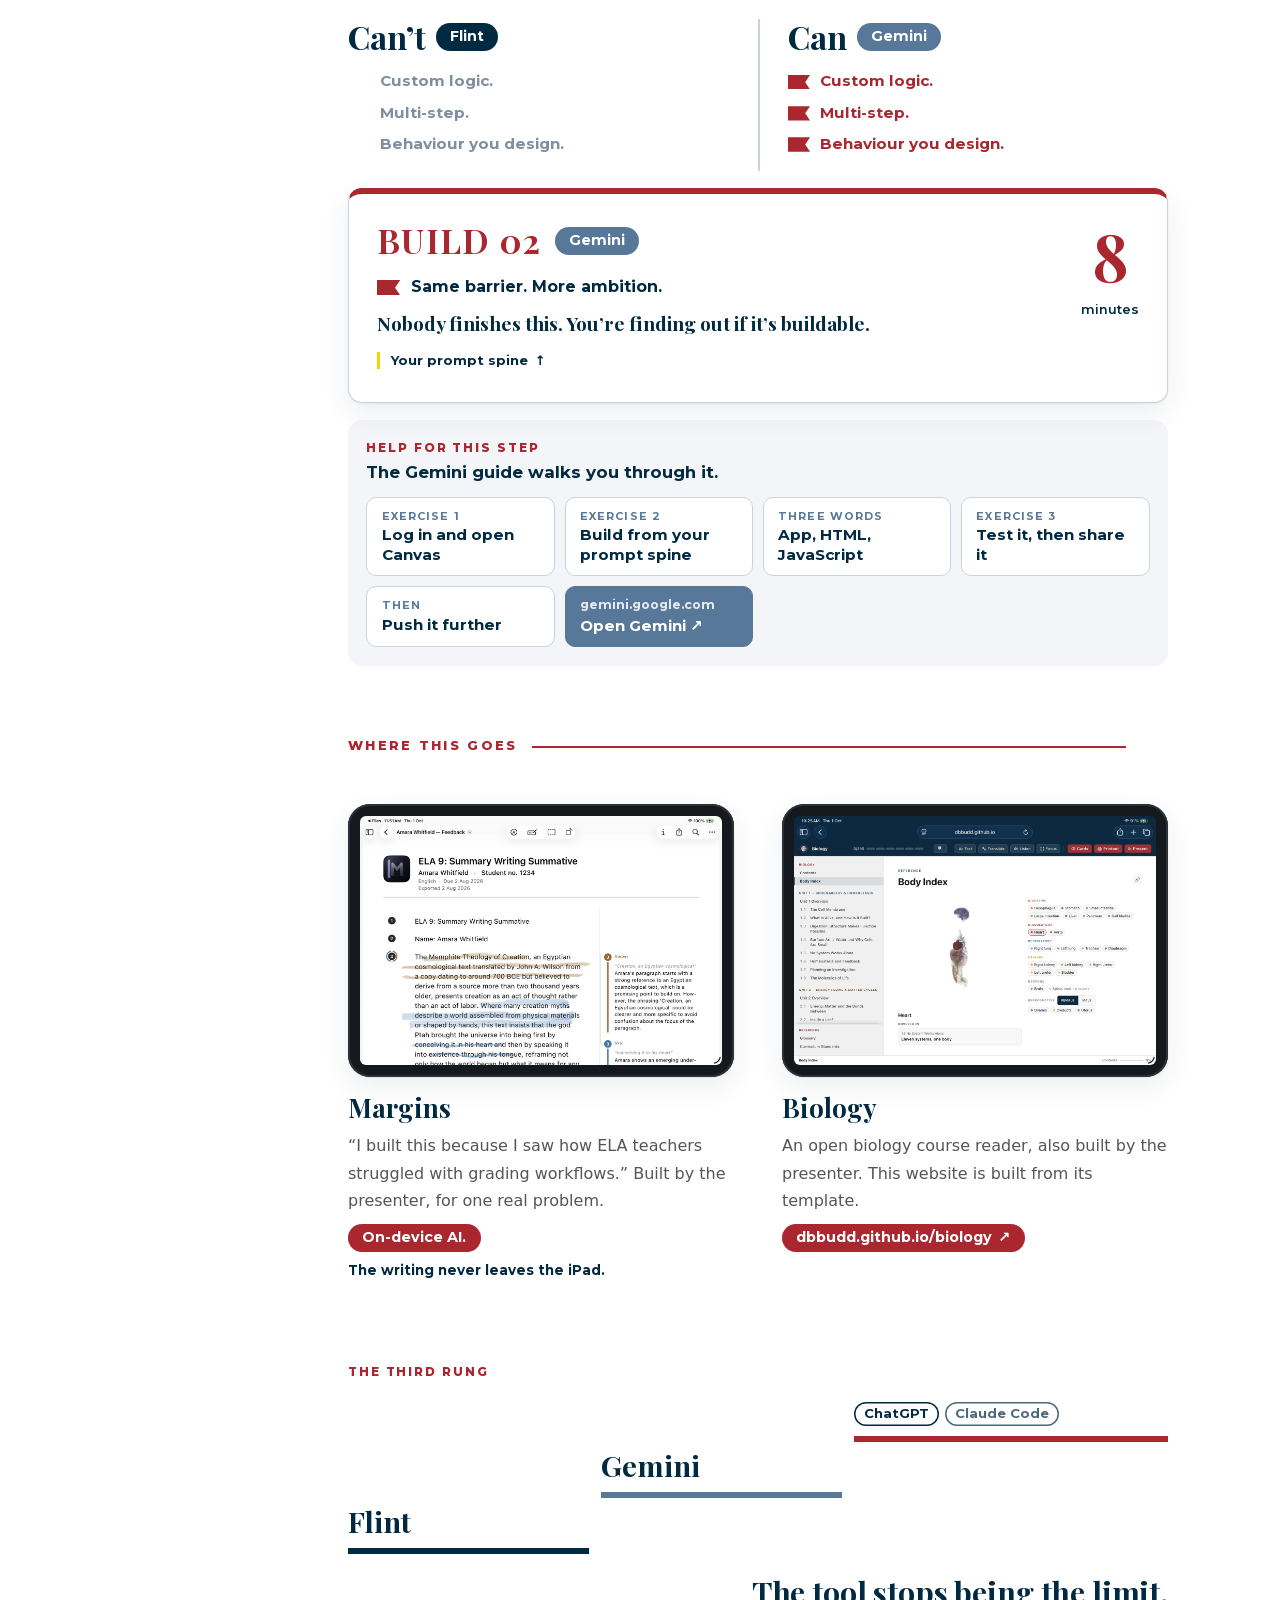
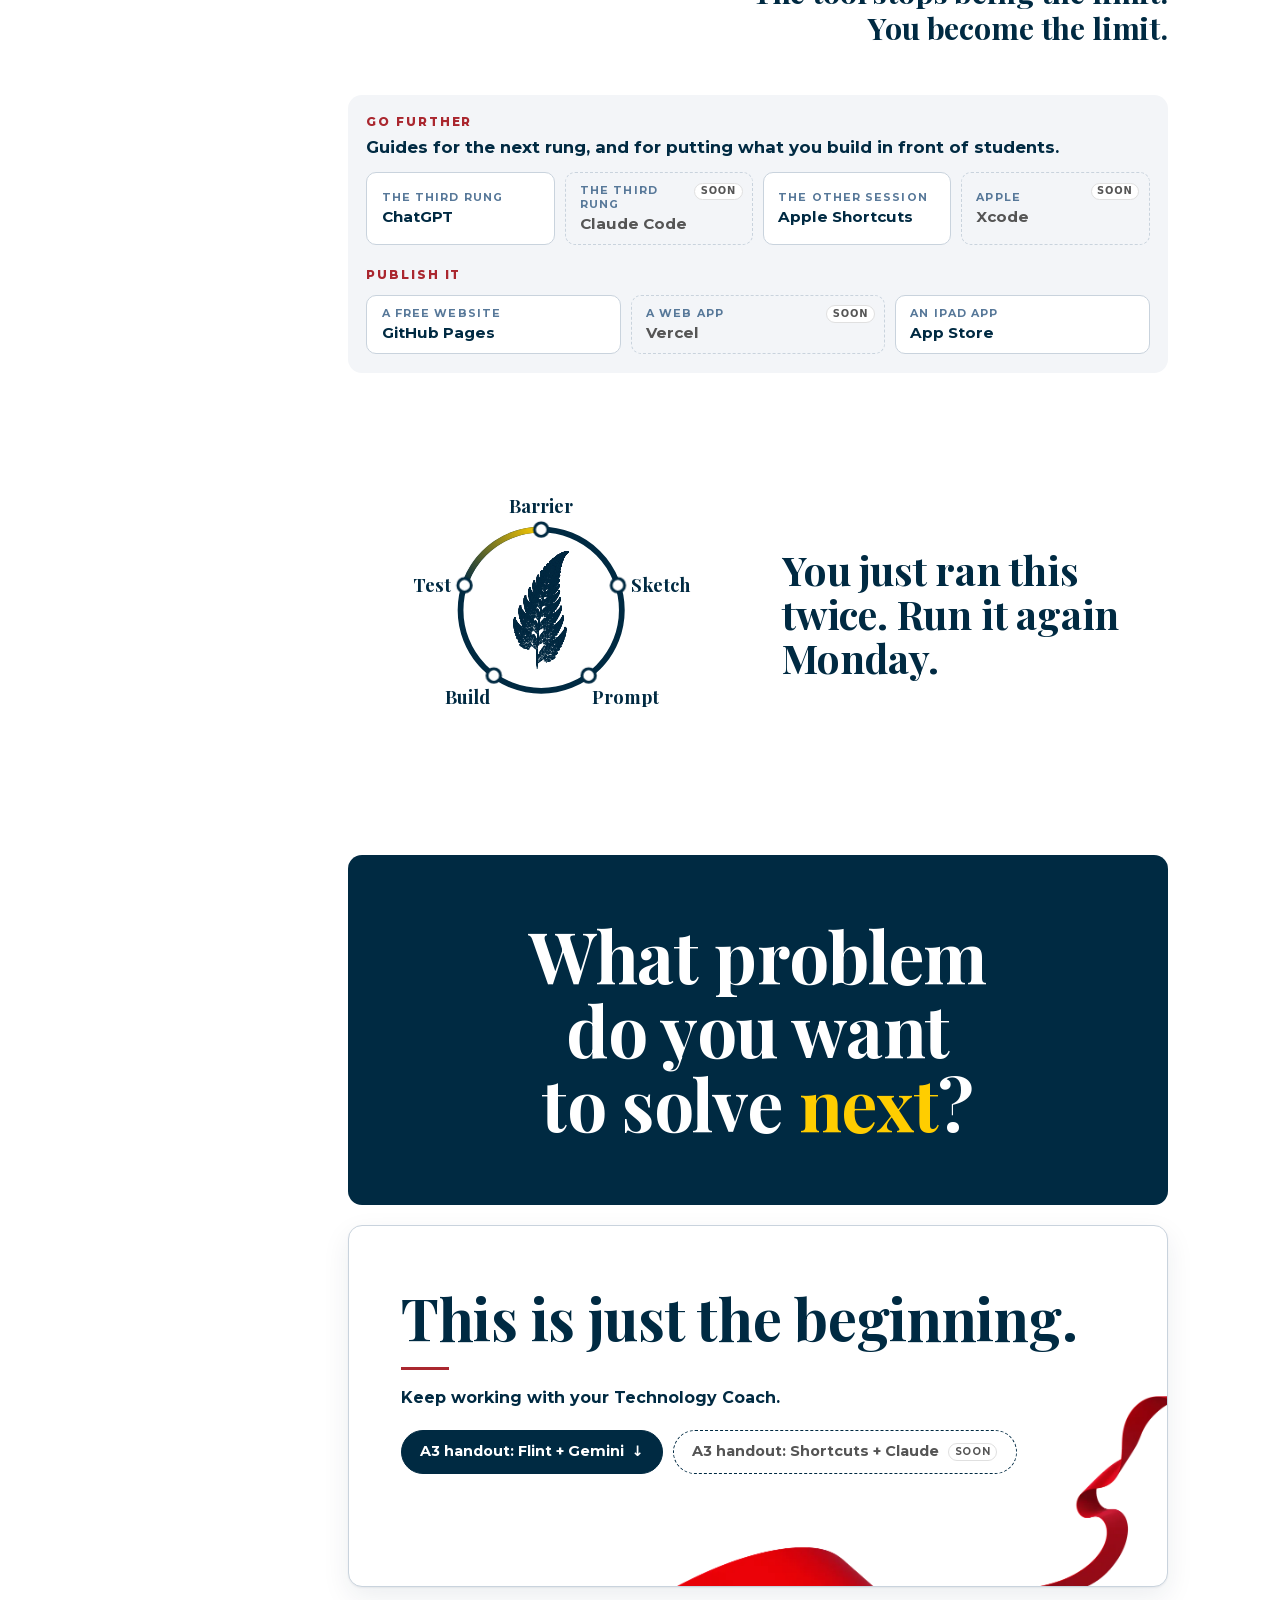
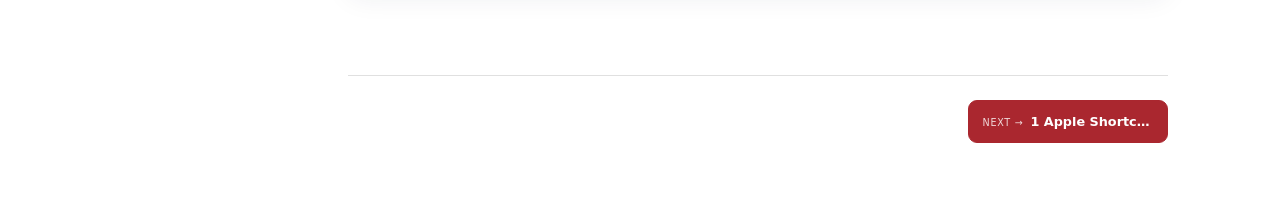
==== commit 208dd16b: "Xcode Tutorial" ====
--- a/index.html
+++ b/index.html
@@ -47,7 +47,7 @@
             <p>Open Shortcuts and the Claude app before we start, and sign in to Claude.</p>
             <ul class="pills">
                 <li><a class="pill" href="shortcuts.html#describe">Shortcuts<span class="sr-only">: how to start</span></a></li>
-                <li><a class="pill pill-r2" href="claude.html#log-in">Claude<span class="sr-only">: how to sign in</span></a></li>
+                <li><a class="pill pill-r2" href="claude-code.html#open">Claude Code<span class="sr-only">: how to start</span></a></li>
             </ul>
         </div>
         <div class="signin" data-for="flint-gemini">
@@ -60,7 +60,7 @@
 
         <!-- What a device needs for the Shortcuts + Claude session. From Apple's Hong Kong page, "How to get the next
              generation of Apple Intelligence" (support.apple.com/en-hk/121115), checked 3 October 2026, and from
-             the Shortcuts and Claude guides. The Flint + Gemini session runs in a browser: nothing listed for it. -->
+             the Shortcuts and Claude Code guides. The Flint + Gemini session runs in a browser: nothing listed for it. -->
         <div class="needs" data-for="shortcuts-claude">
             <p class="kicker needs-k" id="needs-k">What your device needs</p>
             <ul aria-labelledby="needs-k">
@@ -69,7 +69,7 @@
                 <li><b>Apple Intelligence</b> Turned on. The device language and the Siri language must be the same supported language.</li>
                 <li><b>Free space</b> Up to 14 GB, for Apple Intelligence.</li>
                 <li><b>Connection</b> The internet, to describe a shortcut.</li>
-                <li><b>For Round 2</b> The Claude app, on a Mac.</li>
+                <li><b>For Round 2</b> The Claude app, on a Mac, with a paid Claude plan. Claude Code is in its Code tab.</li>
             </ul>
         </div>
 
@@ -269,7 +269,7 @@
             <div>
                 <p class="d-l">You go round it twice today.</p>
                 <p class="dek" data-for="flint-gemini">First in Flint, then in Gemini. The ring is closed on purpose: what you learn in Test becomes the next barrier.</p>
-                <p class="dek" data-for="shortcuts-claude">First in Shortcuts, then in Claude. The ring is closed on purpose: what you learn in Test becomes the next barrier.</p>
+                <p class="dek" data-for="shortcuts-claude">First in Shortcuts, then in Claude Code. The ring is closed on purpose: what you learn in Test becomes the next barrier.</p>
             </div>
         </div>
 
@@ -537,7 +537,7 @@
         <div class="board work work-02">
             <div>
                 <p class="board-t caps" data-for="flint-gemini">Build 02 <span class="pill pill-gemini">Gemini</span></p>
-                <p class="board-t caps" data-for="shortcuts-claude">Build 02 <span class="pill pill-r2">Claude</span></p>
+                <p class="board-t caps" data-for="shortcuts-claude">Build 02 <span class="pill pill-r2">Claude Code</span></p>
                 <ul class="tabs">
                     <li>Same barrier. More ambition.</li>
                 </ul>
@@ -561,13 +561,13 @@
         </div>
         <div class="support support-r2" data-for="shortcuts-claude">
             <p class="kicker">Help for this step</p>
-            <p class="support-t">The Claude guide walks you through it.</p>
-            <ul class="support-links">
-                <li><a href="claude.html#log-in"><span class="sl-k">Exercise 1</span><span class="sl-t">Get the app and sign in</span></a></li>
-                <li><a href="claude.html#build"><span class="sl-k">Exercise 2</span><span class="sl-t">Build from your prompt spine</span></a></li>
-                <li><a href="claude.html#three-words"><span class="sl-k">Three words</span><span class="sl-t">App, HTML, JavaScript</span></a></li>
-                <li><a href="claude.html#share"><span class="sl-k">Exercise 3</span><span class="sl-t">Test it, then share it</span></a></li>
-                <li><a href="claude.html#further"><span class="sl-k">Then</span><span class="sl-t">Push it further</span></a></li>
+            <p class="support-t">The Claude Code guide walks you through it.</p>
+            <ul class="support-links">
+                <li><a href="claude-code.html#open"><span class="sl-k">Exercise 1</span><span class="sl-t">Get the app and choose a folder</span></a></li>
+                <li><a href="claude-code.html#build"><span class="sl-k">Exercise 2</span><span class="sl-t">Describe your tool</span></a></li>
+                <li><a href="claude-code.html#see"><span class="sl-k">Exercise 3</span><span class="sl-t">See it, then change it</span></a></li>
+                <li><a href="claude-code.html#publish"><span class="sl-k">Exercise 4</span><span class="sl-t">Publish it</span></a></li>
+                <li><a href="claude-code.html#further"><span class="sl-k">Then</span><span class="sl-t">Push it further</span></a></li>
                 <li class="sl-go"><a href="https://claude.com/download" target="_blank" rel="noopener noreferrer"><span class="sl-k">claude.com/download</span><span class="sl-t">Get the Claude app <span aria-hidden="true">↗</span></span></a></li>
             </ul>
         </div>
@@ -606,8 +606,8 @@
         </ol>
         <ol class="rungs" data-for="shortcuts-claude">
             <li><a href="shortcuts.html">Shortcuts</a></li>
-            <li><a href="claude.html">Claude</a></li>
-            <li><a class="pill" href="chatgpt.html">ChatGPT</a> <a class="pill" href="claude-code.html">Claude Code</a></li>
+            <li><a href="claude-code.html">Claude Code</a></li>
+            <li><a class="pill" href="chatgpt.html">ChatGPT</a> <a class="pill" href="xcode.html">Xcode</a></li>
         </ol>
         <p class="d-m rungs-t">The tool stops being the limit. <br>You become the limit.</p>
 
@@ -618,12 +618,10 @@
                 <li><a href="chatgpt.html"><span class="sl-k">The third rung</span><span class="sl-t">ChatGPT</span></a></li>
                 <li><a href="claude-code.html"><span class="sl-k">The third rung</span><span class="sl-t">Claude Code</span></a></li>
                 <li><a href="shortcuts.html"><span class="sl-k">The other session</span><span class="sl-t">Apple Shortcuts</span></a></li>
-                <li><a href="claude.html"><span class="sl-k">The other session</span><span class="sl-t">Claude</span></a></li>
                 <li><a href="xcode.html"><span class="sl-k">Apple</span><span class="sl-t">Xcode</span></a></li>
             </ul>
             <ul class="support-links" data-for="shortcuts-claude">
                 <li><a href="chatgpt.html"><span class="sl-k">The third rung</span><span class="sl-t">ChatGPT</span></a></li>
-                <li><a href="claude-code.html"><span class="sl-k">The third rung</span><span class="sl-t">Claude Code</span></a></li>
                 <li><a href="flint.html"><span class="sl-k">The other session</span><span class="sl-t">Flint K12</span></a></li>
                 <li><a href="gemini.html"><span class="sl-k">The other session</span><span class="sl-t">Gemini</span></a></li>
                 <li><a href="xcode.html"><span class="sl-k">Apple</span><span class="sl-t">Xcode</span></a></li>
